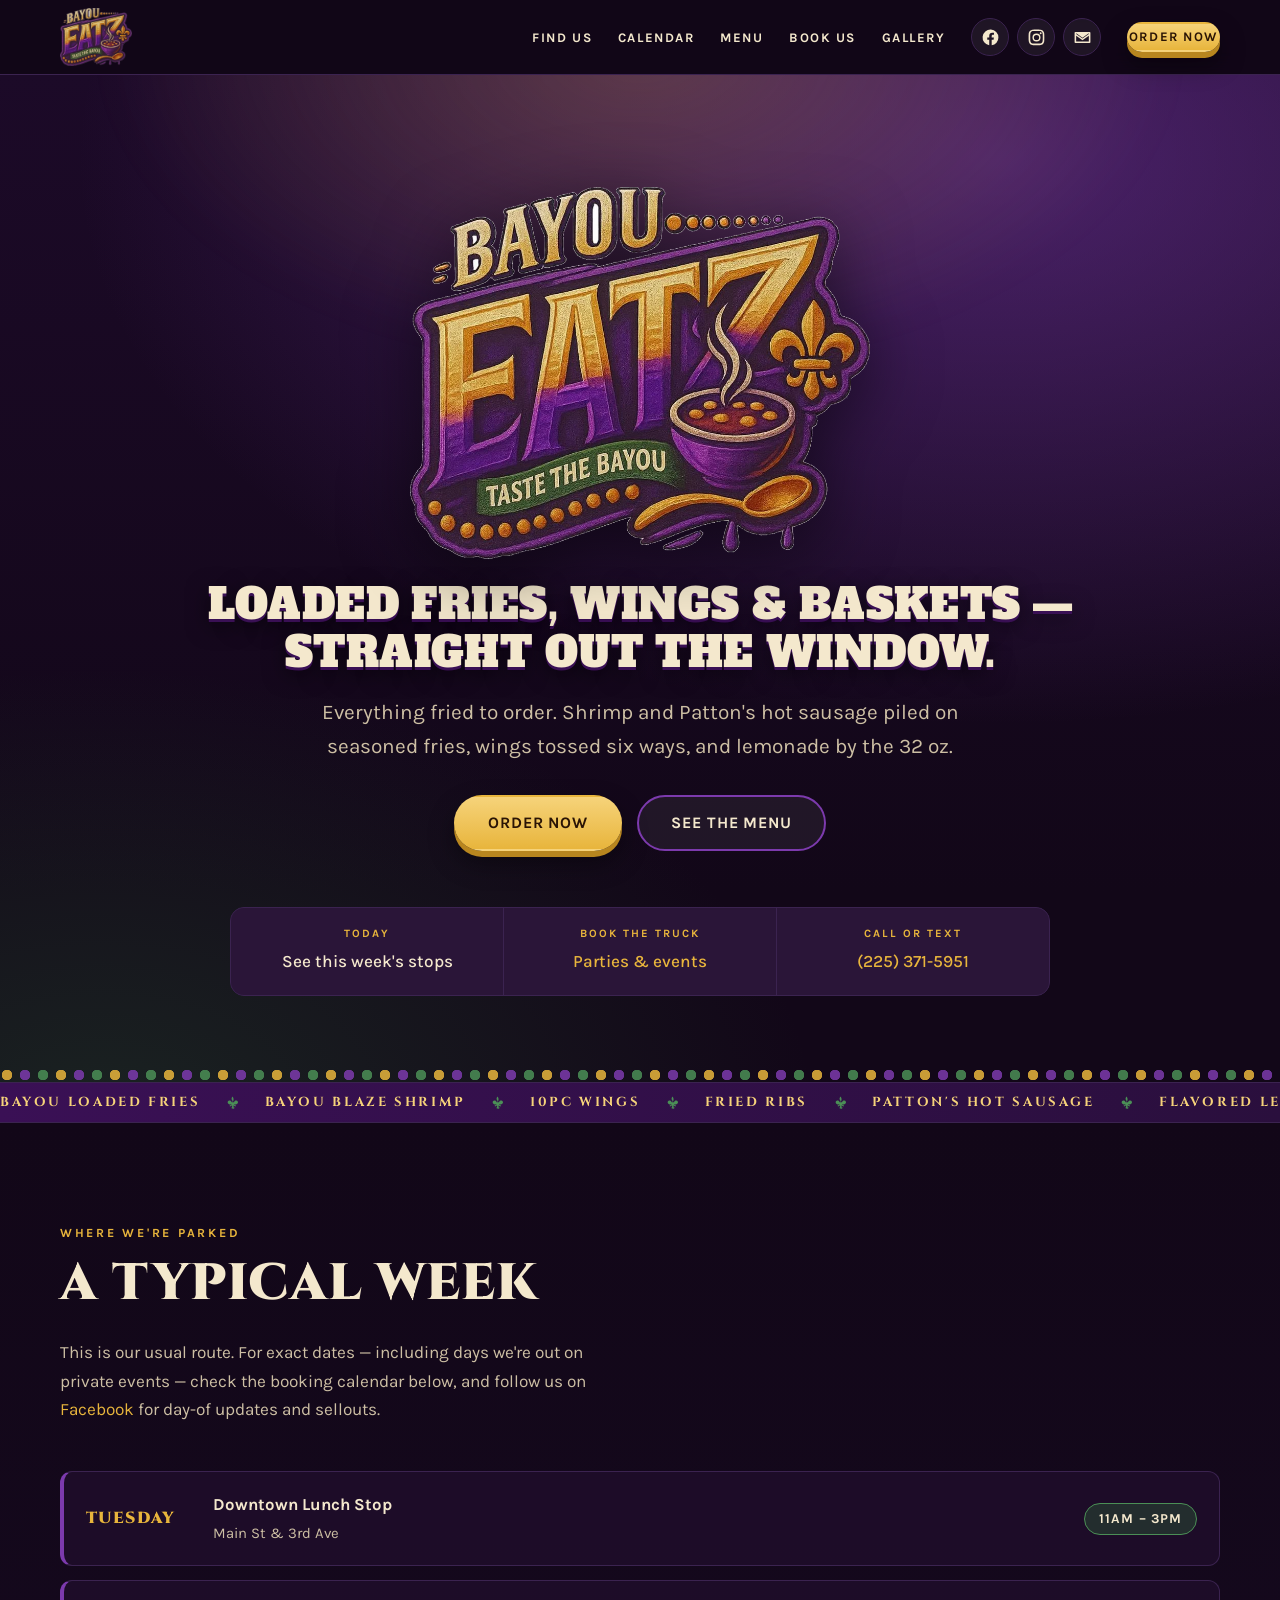
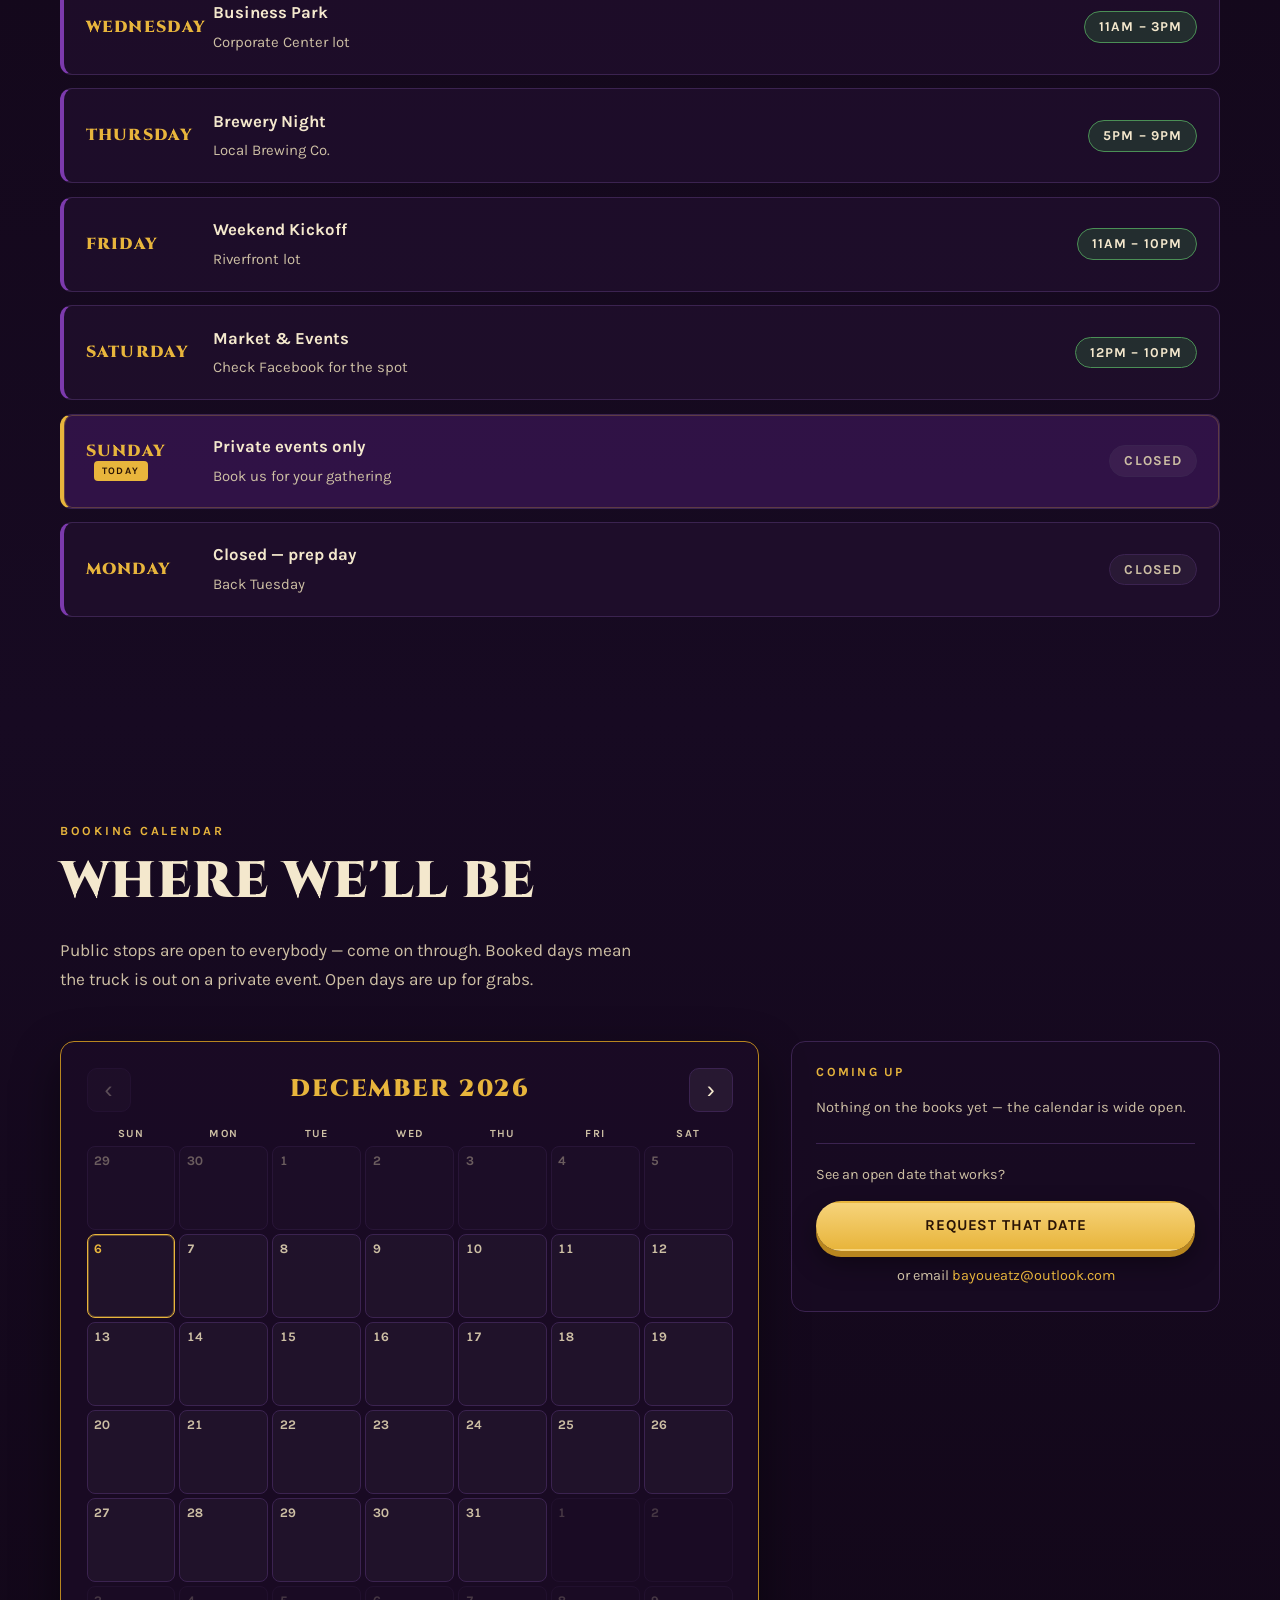
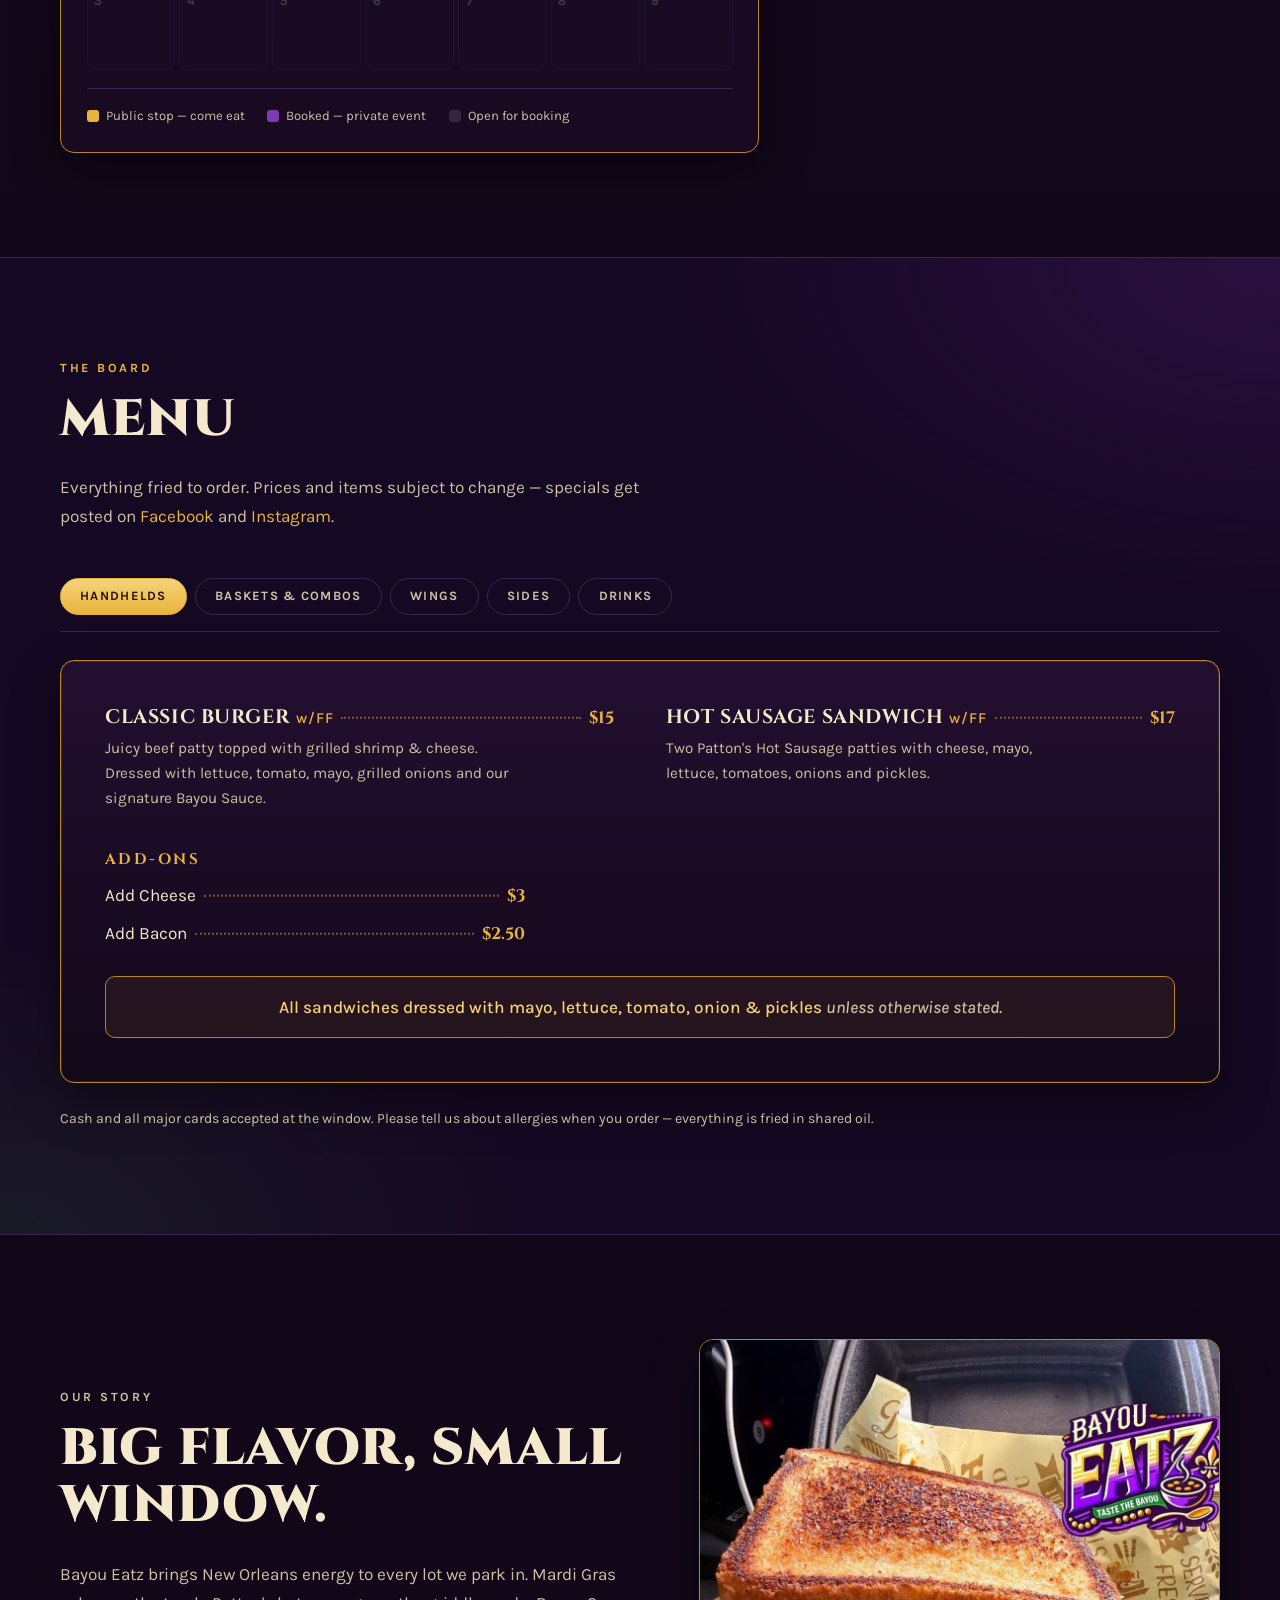
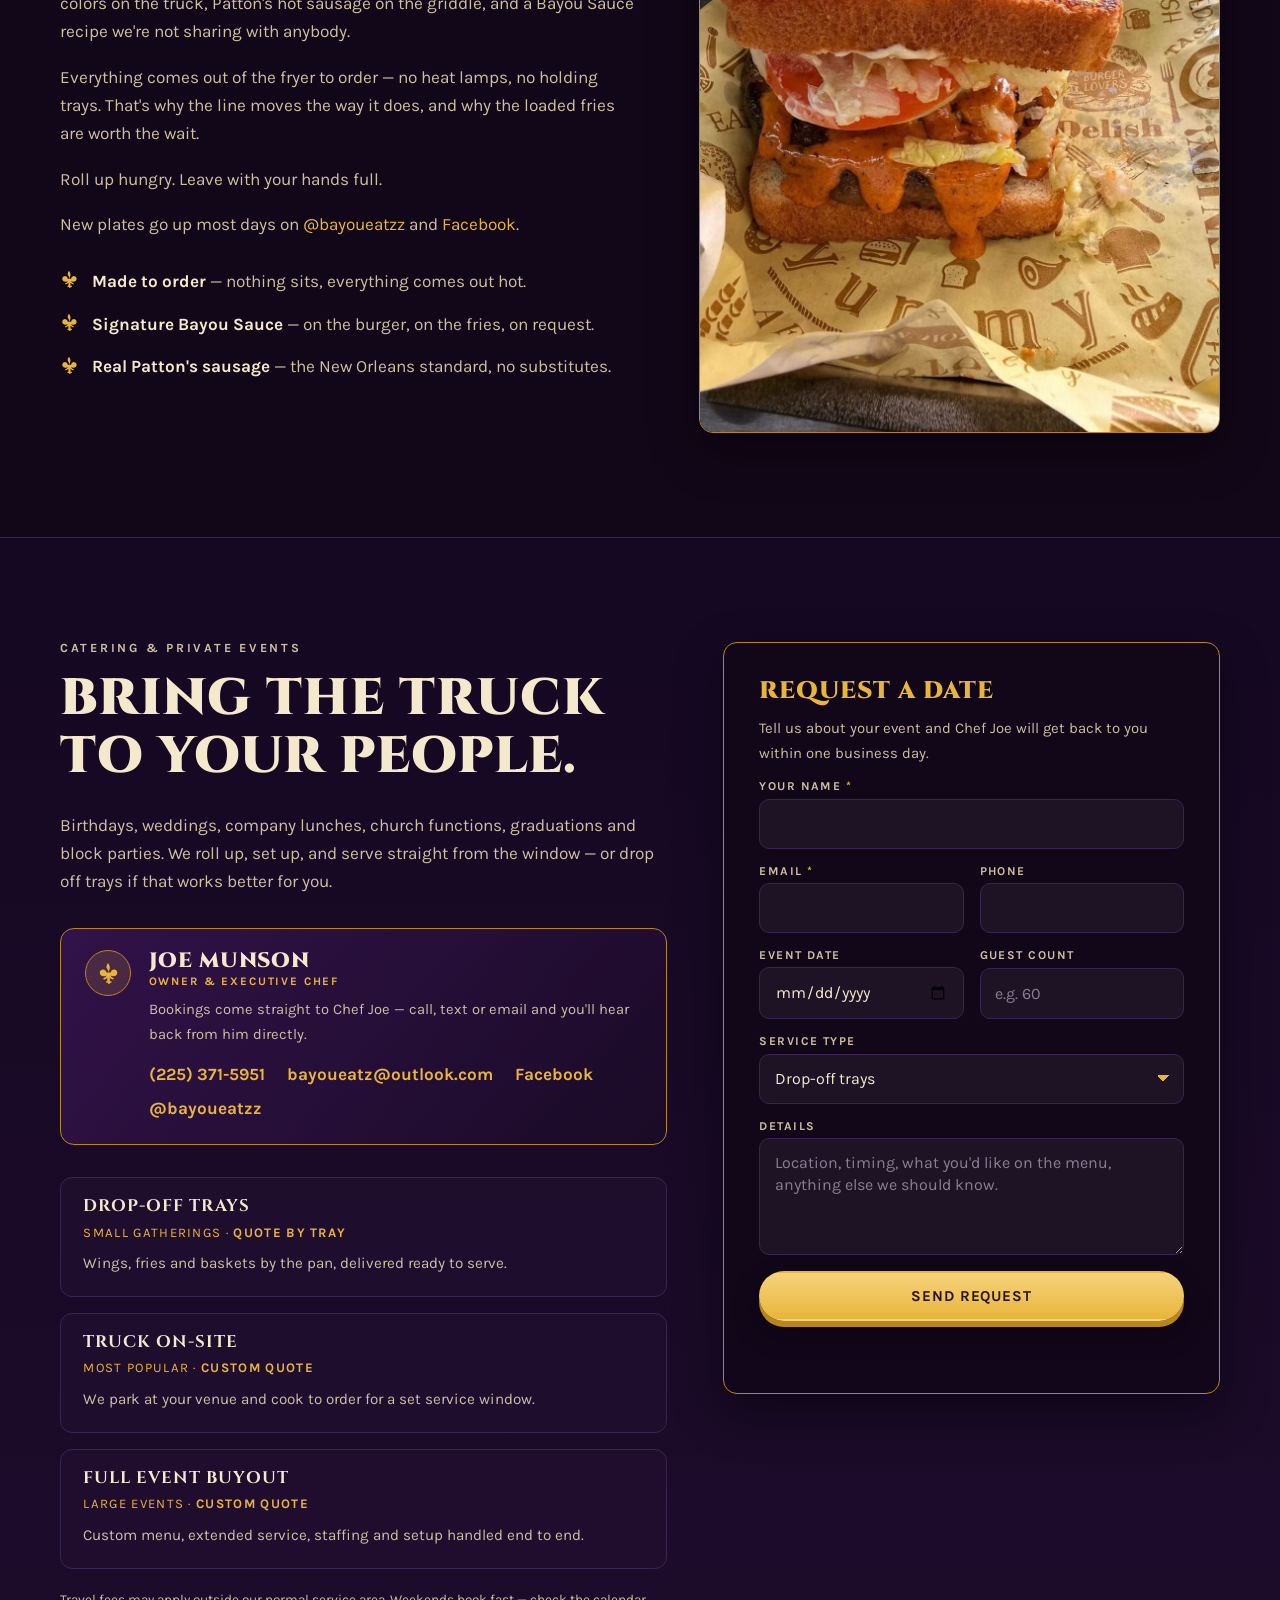
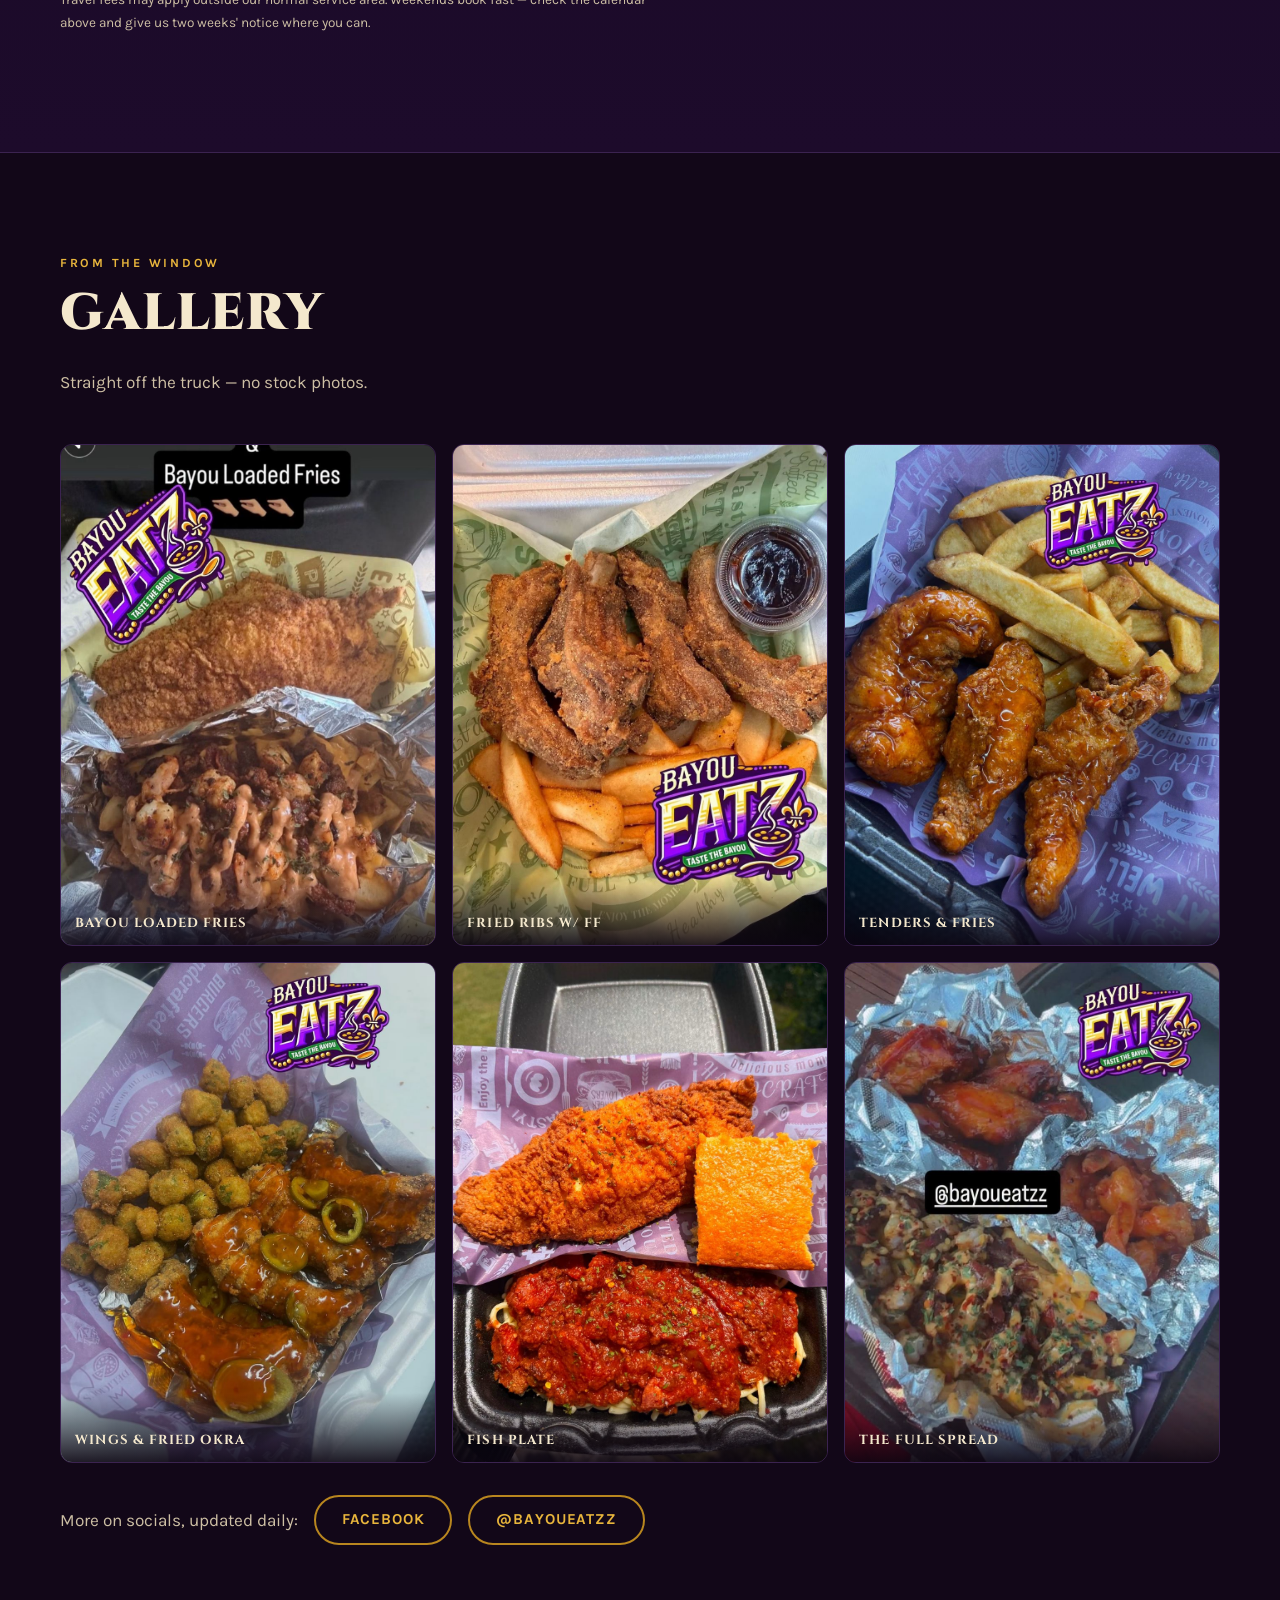
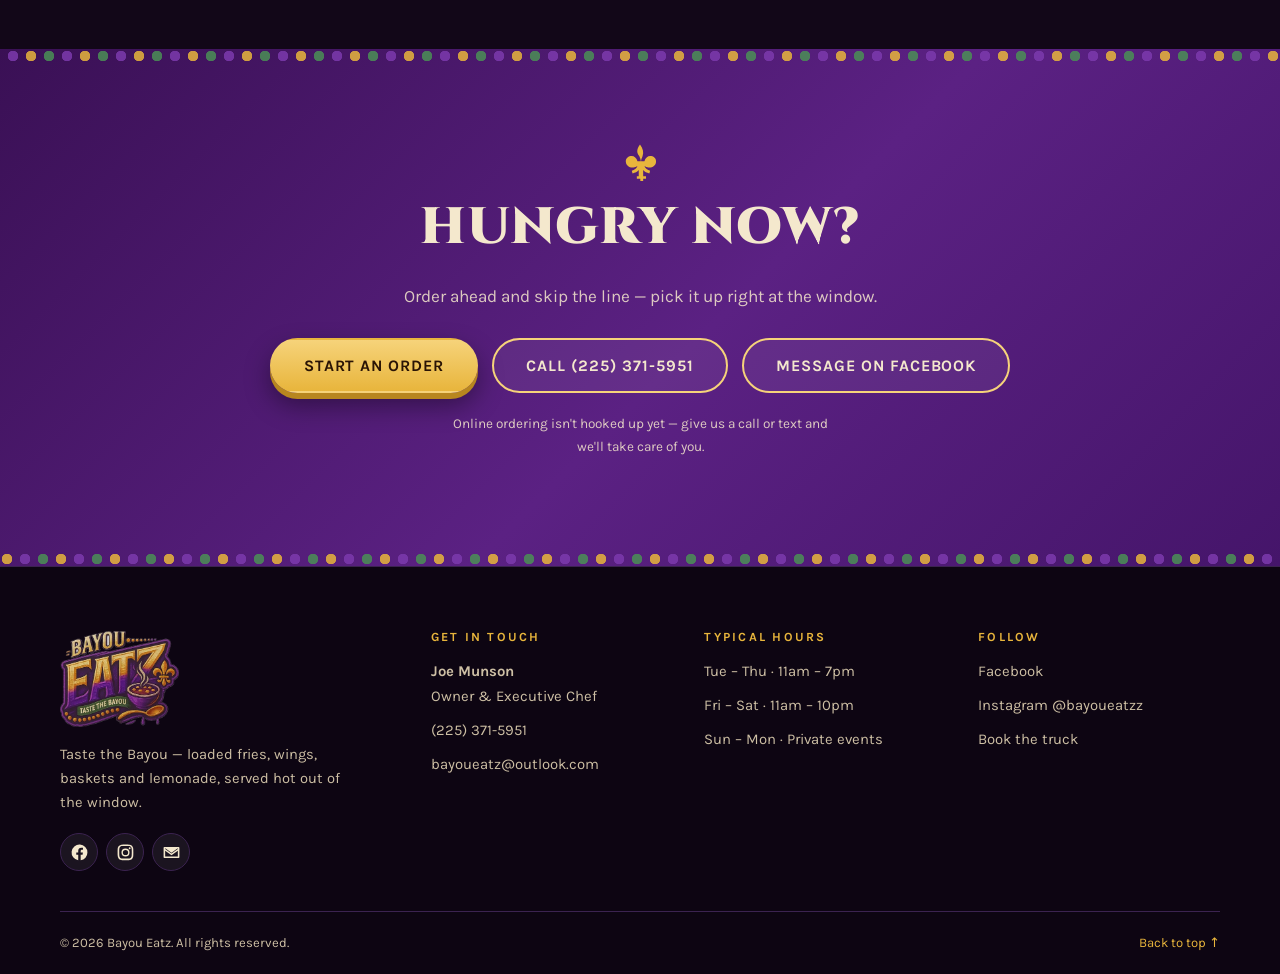
==== index.html @ e42139ba "Add real branding, photos, owner contact and a booking calendar Replaces every placeholder asset wit" ====
<!doctype html>
<html lang="en">
<head>
<meta charset="utf-8">
<meta name="viewport" content="width=device-width, initial-scale=1">

<!-- ══ EDIT: SEO ══════════════════════════════════════════════════════ -->
<title>Bayou Eatz — Taste the Bayou</title>
<meta name="description" content="Bayou Eatz food truck — Bayou Loaded Fries, wings, shrimp & fish baskets, fried ribs and flavored lemonades. See where the truck is parked, check the booking calendar, or book Chef Joe Munson for your event.">
<link rel="canonical" href="https://bayoueatz.com/">
<meta name="theme-color" content="#170a22">
<meta property="og:title" content="Bayou Eatz — Taste the Bayou">
<meta property="og:description" content="Loaded fries, wings, baskets and lemonades, served hot out of the window.">
<meta property="og:type" content="restaurant">
<meta property="og:image" content="assets/img/logo.webp">

<link rel="icon" href="assets/img/favicon.svg" type="image/svg+xml">
<link rel="preconnect" href="https://fonts.googleapis.com">
<link rel="preconnect" href="https://fonts.gstatic.com" crossorigin>
<link href="https://fonts.googleapis.com/css2?family=Alfa+Slab+One&family=Cinzel:wght@500;700;900&family=Karla:wght@400;500;700&display=swap" rel="stylesheet">
<link rel="stylesheet" href="assets/css/styles.css">
<script>document.documentElement.className += " js";</script>
</head>
<body>
<a class="skip-link" href="#main">Skip to content</a>

<header class="site-header" id="top">
  <div class="wrap header-inner">
    <a class="brand" href="#top" aria-label="Bayou Eatz — home">
      <img class="brand-logo" src="assets/img/logo-small.webp" alt="Bayou Eatz" width="360" height="291">
    </a>

    <button class="nav-toggle" aria-expanded="false" aria-controls="site-nav">
      <span class="nav-toggle-bars" aria-hidden="true"></span>
      <span class="sr-only">Menu</span>
    </button>

    <nav class="site-nav" id="site-nav" aria-label="Main">
      <ul>
        <li><a href="#find-us">Find Us</a></li>
        <li><a href="#calendar">Calendar</a></li>
        <li><a href="#menu">Menu</a></li>
        <li><a href="#catering">Book Us</a></li>
        <li><a href="#gallery">Gallery</a></li>
      </ul>
      <div class="social-icons">
        <a class="social-icon" href="https://www.facebook.com/Bayoueatz" data-facebook target="_blank" rel="noopener" aria-label="Bayou Eatz on Facebook"><svg viewBox="0 0 24 24" aria-hidden="true"><path d="M22 12a10 10 0 1 0-11.6 9.9v-7H7.9V12h2.5V9.8c0-2.5 1.5-3.9 3.8-3.9 1.1 0 2.2.2 2.2.2v2.5h-1.3c-1.2 0-1.6.8-1.6 1.6V12h2.8l-.4 2.9h-2.4v7A10 10 0 0 0 22 12z"/></svg></a>
        <a class="social-icon" href="https://www.instagram.com/bayoueatzz/" data-instagram target="_blank" rel="noopener" aria-label="Bayou Eatz on Instagram"><svg viewBox="0 0 24 24" aria-hidden="true"><path d="M12 2c2.7 0 3 0 4.1.1 1.1 0 1.8.2 2.4.5.7.2 1.2.6 1.7 1.1s.9 1 1.1 1.7c.3.6.5 1.3.5 2.4.1 1.1.1 1.4.1 4.1s0 3-.1 4.1c0 1.1-.2 1.8-.5 2.4a4.7 4.7 0 0 1-1.1 1.7c-.5.5-1 .9-1.7 1.1-.6.3-1.3.5-2.4.5-1.1.1-1.4.1-4.1.1s-3 0-4.1-.1c-1.1 0-1.8-.2-2.4-.5a4.7 4.7 0 0 1-1.7-1.1 4.7 4.7 0 0 1-1.1-1.7c-.3-.6-.5-1.3-.5-2.4C2 15 2 14.7 2 12s0-3 .1-4.1c0-1.1.2-1.8.5-2.4.2-.7.6-1.2 1.1-1.7S4.7 2.9 5.4 2.7c.6-.3 1.3-.5 2.4-.5C8.9 2 9.3 2 12 2zm0 1.8c-2.7 0-3 0-4 .1-.9 0-1.4.2-1.8.3-.4.2-.7.4-1 .7-.3.3-.5.6-.7 1-.1.4-.3.9-.3 1.8-.1 1-.1 1.3-.1 4s0 3 .1 4c0 .9.2 1.4.3 1.8.2.4.4.7.7 1 .3.3.6.5 1 .7.4.1.9.3 1.8.3 1 .1 1.3.1 4 .1s3 0 4-.1c.9 0 1.4-.2 1.8-.3.4-.2.7-.4 1-.7.3-.3.5-.6.7-1 .1-.4.3-.9.3-1.8.1-1 .1-1.3.1-4s0-3-.1-4c0-.9-.2-1.4-.3-1.8a2.7 2.7 0 0 0-.7-1 2.7 2.7 0 0 0-1-.7c-.4-.1-.9-.3-1.8-.3-1-.1-1.3-.1-4-.1zm0 3.1a5.1 5.1 0 1 1 0 10.2 5.1 5.1 0 0 1 0-10.2zm0 8.4a3.3 3.3 0 1 0 0-6.6 3.3 3.3 0 0 0 0 6.6zm6.5-8.6a1.2 1.2 0 1 1-2.4 0 1.2 1.2 0 0 1 2.4 0z"/></svg></a>
        <a class="social-icon" href="mailto:bayoueatz@outlook.com" data-email-href aria-label="Email Bayou Eatz"><svg viewBox="0 0 24 24" aria-hidden="true"><path d="M3 5h18a1 1 0 0 1 1 1v12a1 1 0 0 1-1 1H3a1 1 0 0 1-1-1V6a1 1 0 0 1 1-1zm9 7.2L4.6 7H4v.6l8 5.6 8-5.6V7h-.6L12 12.2zM4 17h16v-7.2l-8 5.6-8-5.6V17z"/></svg></a>
      </div>
      <a class="btn btn-primary btn-sm nav-cta" href="#order" data-order-link>Order Now</a>
    </nav>
  </div>
</header>

<main id="main">

  <!-- ════════════ HERO ════════════ -->
  <section class="hero">
    <div class="hero-glow" aria-hidden="true"></div>
    <div class="wrap hero-inner">
      <h1 class="hero-logo">
        <img src="assets/img/logo.webp" alt="Bayou Eatz — Taste the Bayou" width="900" height="728" fetchpriority="high">
      </h1>
      <p class="hero-tagline">Loaded fries, wings &amp; baskets —<br>straight out the window.</p>
      <p class="lede">Everything fried to order. Shrimp and Patton's hot sausage piled on seasoned fries, wings tossed six ways, and lemonade by the 32&nbsp;oz.</p>
      <div class="hero-actions">
        <a class="btn btn-primary btn-lg" href="#order" data-order-link>Order Now</a>
        <a class="btn btn-ghost btn-lg" href="#menu">See the Menu</a>
      </div>
      <dl class="hero-facts">
        <div><dt>Today</dt><dd data-hero-next>Check the calendar</dd></div>
        <div><dt>Book the truck</dt><dd><a href="#catering">Parties &amp; events</a></dd></div>
        <!-- ══ contact comes from assets/js/site-data.js ══ -->
        <div><dt>Call or text</dt><dd><a href="tel:+12253715951" data-phone>(225) 371-5951</a></dd></div>
      </dl>
    </div>
    <div class="beads" aria-hidden="true"></div>
    <div class="hero-strip" aria-hidden="true">
      <div class="hero-strip-track">
        <span>Bayou Loaded Fries</span><span class="fdl"></span><span>Bayou Blaze Shrimp</span><span class="fdl"></span><span>10pc Wings</span><span class="fdl"></span><span>Fried Ribs</span><span class="fdl"></span><span>Patton's Hot Sausage</span><span class="fdl"></span><span>Flavored Lemonade</span><span class="fdl"></span>
        <span>Bayou Loaded Fries</span><span class="fdl"></span><span>Bayou Blaze Shrimp</span><span class="fdl"></span><span>10pc Wings</span><span class="fdl"></span><span>Fried Ribs</span><span class="fdl"></span><span>Patton's Hot Sausage</span><span class="fdl"></span><span>Flavored Lemonade</span><span class="fdl"></span>
      </div>
    </div>
  </section>

  <!-- ════════════ FIND US ════════════ -->
  <section class="section section-find" id="find-us">
    <div class="wrap">
      <header class="section-head">
        <p class="eyebrow">Where we're parked</p>
        <h2>A typical week</h2>
        <p class="section-sub">This is our usual route. For exact dates — including days we're out on private events — check the booking calendar below, and follow us on <a href="https://www.facebook.com/Bayoueatz" data-facebook target="_blank" rel="noopener">Facebook</a> for day-of updates and sellouts.</p>
      </header>

      <ol class="schedule" data-schedule>
        <li class="schedule-empty">Check our <a href="https://www.facebook.com/Bayoueatz" target="_blank" rel="noopener">Facebook page</a> for this week's stops.</li>
      </ol>
    </div>
  </section>

  <!-- ════════════ CALENDAR ════════════ -->
  <section class="section section-calendar" id="calendar">
    <div class="wrap">
      <header class="section-head">
        <p class="eyebrow">Booking calendar</p>
        <h2>Where we'll be</h2>
        <p class="section-sub">Public stops are open to everybody — come on through. Booked days mean the truck is out on a private event. Open days are up for grabs.</p>
      </header>

      <div class="cal-layout">
        <div class="cal-card">
          <div class="cal-head">
            <button class="cal-nav" data-cal-prev type="button" aria-label="Previous month">&#8249;</button>
            <h3 data-cal-title>Calendar</h3>
            <button class="cal-nav" data-cal-next type="button" aria-label="Next month">&#8250;</button>
          </div>

          <div class="cal-weekdays" aria-hidden="true">
            <span>Sun</span><span>Mon</span><span>Tue</span><span>Wed</span><span>Thu</span><span>Fri</span><span>Sat</span>
          </div>

          <div class="cal-grid" data-cal-grid>
            <p class="cal-fallback">The calendar needs JavaScript. Call <a href="tel:+12253715951" data-phone>(225) 371-5951</a> and we'll tell you exactly where we'll be.</p>
          </div>

          <ul class="cal-legend">
            <li><span class="dot dot-public" aria-hidden="true"></span> Public stop — come eat</li>
            <li><span class="dot dot-private" aria-hidden="true"></span> Booked — private event</li>
            <li><span class="dot dot-open" aria-hidden="true"></span> Open for booking</li>
          </ul>
        </div>

        <aside class="cal-side">
          <h3>Coming up</h3>
          <ol class="cal-upcoming" data-cal-upcoming></ol>
          <div class="cal-cta">
            <p>See an open date that works?</p>
            <a class="btn btn-primary btn-block" href="#catering">Request that date</a>
            <p class="cal-cta-alt">or email <a href="mailto:bayoueatz@outlook.com" data-email-link>bayoueatz@outlook.com</a></p>
          </div>
        </aside>
      </div>
    </div>
  </section>

  <!-- ════════════ MENU ════════════ -->
  <section class="section section-menu" id="menu">
    <div class="wrap">
      <header class="section-head">
        <p class="eyebrow">The board</p>
        <h2>Menu</h2>
        <p class="section-sub">Everything fried to order. Prices and items subject to change — specials get posted on <a href="https://www.facebook.com/Bayoueatz" data-facebook target="_blank" rel="noopener">Facebook</a> and <a href="https://www.instagram.com/bayoueatzz/" data-instagram target="_blank" rel="noopener">Instagram</a>.</p>
      </header>

      <div class="menu-tabs" role="tablist" aria-label="Menu categories">
        <button role="tab" id="tab-handhelds" aria-controls="panel-handhelds" aria-selected="true">Handhelds</button>
        <button role="tab" id="tab-baskets" aria-controls="panel-baskets" aria-selected="false">Baskets &amp; Combos</button>
        <button role="tab" id="tab-wings" aria-controls="panel-wings" aria-selected="false">Wings</button>
        <button role="tab" id="tab-sides" aria-controls="panel-sides" aria-selected="false">Sides</button>
        <button role="tab" id="tab-drinks" aria-controls="panel-drinks" aria-selected="false">Drinks</button>
      </div>

      <div class="menu-board">

        <!-- ── HANDHELDS ── -->
        <div class="menu-panel" role="tabpanel" id="panel-handhelds" aria-labelledby="tab-handhelds">
          <h3 class="panel-title">Handhelds</h3>
          <ul class="menu-list">
            <li class="menu-item">
              <p class="menu-item-head"><span class="dish">Classic Burger <span class="qual">w/FF</span></span><span class="dots" aria-hidden="true"></span><span class="price">$15</span></p>
              <p class="desc">Juicy beef patty topped with grilled shrimp &amp; cheese. Dressed with lettuce, tomato, mayo, grilled onions and our signature Bayou Sauce.</p>
            </li>
            <li class="menu-item">
              <p class="menu-item-head"><span class="dish">Hot Sausage Sandwich <span class="qual">w/FF</span></span><span class="dots" aria-hidden="true"></span><span class="price">$17</span></p>
              <p class="desc">Two Patton's Hot Sausage patties with cheese, mayo, lettuce, tomatoes, onions and pickles.</p>
            </li>
          </ul>

          <div class="addons">
            <h3>Add-ons</h3>
            <ul class="addon-list">
              <li><span>Add Cheese</span><span class="dots" aria-hidden="true"></span><span class="price">$3</span></li>
              <li><span>Add Bacon</span><span class="dots" aria-hidden="true"></span><span class="price">$2.50</span></li>
            </ul>
          </div>

          <p class="menu-callout">All sandwiches dressed with mayo, lettuce, tomato, onion &amp; pickles <em>unless otherwise stated.</em></p>
        </div>

        <!-- ── BASKETS & COMBOS ── -->
        <div class="menu-panel" role="tabpanel" id="panel-baskets" aria-labelledby="tab-baskets" hidden>
          <h3 class="panel-title">Baskets &amp; Combos</h3>
          <ul class="menu-list">
            <li class="menu-item">
              <p class="menu-item-head"><span class="dish">Fried Ribs <span class="qual">w/FF</span></span><span class="dots" aria-hidden="true"></span><span class="price">$18</span></p>
            </li>
            <li class="menu-item">
              <p class="menu-item-head"><span class="dish">Bayou Blaze Shrimp <span class="qual">w/FF</span></span><span class="dots" aria-hidden="true"></span><span class="price">$18</span></p>
              <p class="desc">Golden fried shrimp tossed in our house sweet &amp; spicy sauce.</p>
            </li>
            <li class="menu-item">
              <p class="menu-item-head"><span class="dish">Shrimp Basket <span class="qual">w/FF</span></span><span class="dots" aria-hidden="true"></span><span class="price">$16</span></p>
            </li>
            <li class="menu-item">
              <p class="menu-item-head"><span class="dish">Fish Basket <span class="qual">w/FF</span></span><span class="dots" aria-hidden="true"></span><span class="price">$16</span></p>
            </li>
            <li class="menu-item">
              <p class="menu-item-head"><span class="dish">Shrimp &amp; Fish Combo <span class="qual">w/FF</span></span><span class="dots" aria-hidden="true"></span><span class="price">$20</span></p>
            </li>
          </ul>
        </div>

        <!-- ── WINGS ── -->
        <div class="menu-panel" role="tabpanel" id="panel-wings" aria-labelledby="tab-wings" hidden>
          <h3 class="panel-title">Wings</h3>
          <ul class="menu-list">
            <li class="menu-item">
              <p class="menu-item-head"><span class="dish">5pc Wings <span class="qual">w/FF</span></span><span class="dots" aria-hidden="true"></span><span class="price">$14</span></p>
            </li>
            <li class="menu-item">
              <p class="menu-item-head"><span class="dish">10pc Wings <span class="qual">w/FF</span></span><span class="dots" aria-hidden="true"></span><span class="price">$20</span></p>
            </li>
          </ul>

          <div class="flavors">
            <h3>Flavors</h3>
            <ul class="flavor-list">
              <li>Lemon Pepper</li>
              <li>BBQ</li>
              <li>Mango Habanero</li>
              <li>Buffalo</li>
              <li>Garlic Parmesan</li>
              <li>Hot Honey</li>
            </ul>
          </div>
        </div>

        <!-- ── SIDES ── -->
        <div class="menu-panel" role="tabpanel" id="panel-sides" aria-labelledby="tab-sides" hidden>
          <h3 class="panel-title">Sides</h3>
          <ul class="menu-list">
            <li class="menu-item">
              <p class="menu-item-head"><span class="dish">Small Fries</span><span class="dots" aria-hidden="true"></span><span class="price">$4</span></p>
              <p class="desc">Add Loaded +$3 — bacon, cheese &amp; jalapeños.</p>
            </li>
            <li class="menu-item">
              <p class="menu-item-head"><span class="dish">Large Fries</span><span class="dots" aria-hidden="true"></span><span class="price">$6</span></p>
              <p class="desc">Add Loaded +$4 — bacon, cheese &amp; jalapeños.</p>
            </li>
            <li class="menu-item menu-item-feature">
              <p class="menu-item-head"><span class="dish">Bayou Loaded Fries</span><span class="dots" aria-hidden="true"></span><span class="price">$15</span></p>
              <p class="desc">Crispy seasoned fries piled high with chopped shrimp, diced Patton's hot sausage, bacon, melted cheese, and drizzled with our signature Bayou Sauce.</p>
              <p class="tags"><span class="tag tag-hot">Fan favorite</span></p>
            </li>
          </ul>
        </div>

        <!-- ── DRINKS ── -->
        <div class="menu-panel" role="tabpanel" id="panel-drinks" aria-labelledby="tab-drinks" hidden>
          <h3 class="panel-title">Drinks</h3>
          <div class="drink-block">
            <h3>Regular Lemonade</h3>
            <ul class="addon-list">
              <li><span>24 oz</span><span class="dots" aria-hidden="true"></span><span class="price">$5</span></li>
              <li><span>32 oz</span><span class="dots" aria-hidden="true"></span><span class="price">$7</span></li>
            </ul>
          </div>

          <div class="drink-block">
            <h3>Flavored Lemonade</h3>
            <ul class="addon-list">
              <li><span>24 oz</span><span class="dots" aria-hidden="true"></span><span class="price">$6</span></li>
              <li><span>32 oz</span><span class="dots" aria-hidden="true"></span><span class="price">$8</span></li>
            </ul>
            <ul class="flavor-list flavor-list-sm">
              <li>Mardi Gras Mango</li>
              <li>Strawberry Bayou Breeze</li>
              <li>Bayou Peach</li>
              <li>Blanche's Blueberry Lemonade (BBL)</li>
            </ul>
          </div>

          <div class="drink-block">
            <h3>Can Soda <span class="price price-inline">$1</span></h3>
            <p class="desc">Coke, Sprite, Dr Pepper, Root Beer, Diet Coke.</p>
          </div>
        </div>

      </div>

      <p class="menu-foot">Cash and all major cards accepted at the window. Please tell us about allergies when you order — everything is fried in shared oil.</p>
    </div>
  </section>

  <!-- ════════════ STORY ════════════ -->
  <section class="section section-story" id="story">
    <div class="wrap story-grid">
      <div class="story-copy">
        <p class="eyebrow">Our story</p>
        <h2>Big flavor, small window.</h2>
        <!-- ══ EDIT: replace with Chef Joe's own words — this is placeholder copy ══ -->
        <p>Bayou Eatz brings New Orleans energy to every lot we park in. Mardi Gras colors on the truck, Patton's hot sausage on the griddle, and a Bayou Sauce recipe we're not sharing with anybody.</p>
        <p>Everything comes out of the fryer to order — no heat lamps, no holding trays. That's why the line moves the way it does, and why the loaded fries are worth the wait.</p>
        <p>Roll up hungry. Leave with your hands full.</p>
        <p class="story-follow">New plates go up most days on <a href="https://www.instagram.com/bayoueatzz/" data-instagram target="_blank" rel="noopener"><span data-instagram-name>@bayoueatzz</span></a> and <a href="https://www.facebook.com/Bayoueatz" data-facebook target="_blank" rel="noopener">Facebook</a>.</p>
        <ul class="story-points">
          <li><strong>Made to order</strong> — nothing sits, everything comes out hot.</li>
          <li><strong>Signature Bayou Sauce</strong> — on the burger, on the fries, on request.</li>
          <li><strong>Real Patton's sausage</strong> — the New Orleans standard, no substitutes.</li>
        </ul>
      </div>
      <figure class="story-figure">
        <img src="assets/img/bayou-burger.jpg" alt="The Classic Burger on toasted Texas toast, dressed with lettuce, tomato and Bayou Sauce" loading="lazy" width="1050" height="1400">
      </figure>
    </div>
  </section>

  <!-- ════════════ CATERING ════════════ -->
  <section class="section section-catering" id="catering">
    <div class="wrap catering-grid">
      <div class="catering-copy">
        <p class="eyebrow">Catering &amp; private events</p>
        <h2>Bring the truck to your people.</h2>
        <p>Birthdays, weddings, company lunches, church functions, graduations and block parties. We roll up, set up, and serve straight from the window — or drop off trays if that works better for you.</p>

        <!-- ══ owner card — details from Chef Joe's business card ══ -->
        <div class="owner-card">
          <div class="owner-mark" aria-hidden="true"><span class="fdl"></span></div>
          <div class="owner-body">
            <p class="owner-name" data-owner-name>Joe Munson</p>
            <p class="owner-role" data-owner-title>Owner &amp; Executive Chef</p>
            <p class="owner-note">Bookings come straight to Chef Joe — call, text or email and you'll hear back from him directly.</p>
            <ul class="owner-contact">
              <li><a href="tel:+12253715951" data-phone>(225) 371-5951</a></li>
              <li><a href="mailto:bayoueatz@outlook.com" data-email-link>bayoueatz@outlook.com</a></li>
              <li><a href="https://www.facebook.com/Bayoueatz" data-facebook target="_blank" rel="noopener">Facebook</a></li>
              <li><a href="https://www.instagram.com/bayoueatzz/" data-instagram target="_blank" rel="noopener"><span data-instagram-name>@bayoueatzz</span></a></li>
            </ul>
          </div>
        </div>

        <!-- ══ EDIT: confirm package names, minimums and pricing ══ -->
        <ul class="catering-packages">
          <li>
            <h3>Drop-Off Trays</h3>
            <p class="pkg-meta">Small gatherings · <strong>quote by tray</strong></p>
            <p>Wings, fries and baskets by the pan, delivered ready to serve.</p>
          </li>
          <li>
            <h3>Truck On-Site</h3>
            <p class="pkg-meta">Most popular · <strong>custom quote</strong></p>
            <p>We park at your venue and cook to order for a set service window.</p>
          </li>
          <li>
            <h3>Full Event Buyout</h3>
            <p class="pkg-meta">Large events · <strong>custom quote</strong></p>
            <p>Custom menu, extended service, staffing and setup handled end to end.</p>
          </li>
        </ul>
        <p class="catering-fine">Travel fees may apply outside our normal service area. Weekends book fast — check the calendar above and give us two weeks' notice where you can.</p>
      </div>

      <div class="catering-form-card">
        <h3>Request a date</h3>
        <p class="form-intro">Tell us about your event and Chef Joe will get back to you within one business day.</p>

        <form class="quote-form" data-quote-form novalidate>
          <div class="field">
            <label for="q-name">Your name <span class="req" aria-hidden="true">*</span></label>
            <input id="q-name" name="name" type="text" autocomplete="name" required>
          </div>
          <div class="field-row">
            <div class="field">
              <label for="q-email">Email <span class="req" aria-hidden="true">*</span></label>
              <input id="q-email" name="email" type="email" autocomplete="email" required>
            </div>
            <div class="field">
              <label for="q-phone">Phone</label>
              <input id="q-phone" name="phone" type="tel" autocomplete="tel">
            </div>
          </div>
          <div class="field-row">
            <div class="field">
              <label for="q-date">Event date</label>
              <input id="q-date" name="date" type="date">
            </div>
            <div class="field">
              <label for="q-guests">Guest count</label>
              <input id="q-guests" name="guests" type="number" min="1" step="1" inputmode="numeric" placeholder="e.g. 60">
            </div>
          </div>
          <div class="field">
            <label for="q-type">Service type</label>
            <select id="q-type" name="service">
              <option>Drop-off trays</option>
              <option>Truck on-site</option>
              <option>Full event buyout</option>
              <option>Not sure yet</option>
            </select>
          </div>
          <div class="field">
            <label for="q-details">Details</label>
            <textarea id="q-details" name="details" rows="4" placeholder="Location, timing, what you'd like on the menu, anything else we should know."></textarea>
          </div>

          <!-- honeypot: hidden from people, catches bots -->
          <div class="hp" aria-hidden="true"><label for="q-company">Company</label><input id="q-company" name="company" type="text" tabindex="-1" autocomplete="off"></div>

          <button class="btn btn-primary btn-block" type="submit">Send request</button>
          <p class="form-status" data-form-status role="status" aria-live="polite"></p>
        </form>
      </div>
    </div>
  </section>

  <!-- ════════════ GALLERY ════════════ -->
  <section class="section section-gallery" id="gallery">
    <div class="wrap">
      <header class="section-head">
        <p class="eyebrow">From the window</p>
        <h2>Gallery</h2>
        <p class="section-sub">Straight off the truck — no stock photos.</p>
      </header>

      <div class="gallery-grid">
        <figure class="gallery-item">
          <img src="assets/img/bayou-loaded-fries.jpg" alt="Bayou Loaded Fries topped with shrimp, hot sausage, bacon and Bayou Sauce, served with fried fish" loading="lazy" width="1050" height="1400">
          <figcaption>Bayou Loaded Fries</figcaption>
        </figure>
        <figure class="gallery-item">
          <img src="assets/img/fried-ribs.jpg" alt="Fried ribs over seasoned fries with a side of dipping sauce" loading="lazy" width="900" height="1200">
          <figcaption>Fried Ribs w/ FF</figcaption>
        </figure>
        <figure class="gallery-item">
          <img src="assets/img/chicken-tenders.jpg" alt="Sauced chicken tenders with a basket of steak fries" loading="lazy" width="900" height="1200">
          <figcaption>Tenders &amp; Fries</figcaption>
        </figure>
        <figure class="gallery-item">
          <img src="assets/img/wings-fried-okra.jpg" alt="Wings tossed in sauce with sliced jalapeños alongside fried okra" loading="lazy" width="900" height="1200">
          <figcaption>Wings &amp; Fried Okra</figcaption>
        </figure>
        <figure class="gallery-item">
          <img src="assets/img/fish-plate.jpg" alt="Fried fish with garlic bread and spaghetti in meat sauce" loading="lazy" width="1050" height="1400">
          <figcaption>Fish Plate</figcaption>
        </figure>
        <figure class="gallery-item">
          <img src="assets/img/wings-shrimp-fries.jpg" alt="BBQ wings, sauced shrimp and loaded fries laid out in foil" loading="lazy" width="900" height="1200">
          <figcaption>The Full Spread</figcaption>
        </figure>
      </div>

      <div class="social-row">
        <p>More on socials, updated daily:</p>
        <a class="btn btn-outline" href="https://www.facebook.com/Bayoueatz" data-facebook target="_blank" rel="noopener">Facebook</a>
        <a class="btn btn-outline" href="https://www.instagram.com/bayoueatzz/" data-instagram target="_blank" rel="noopener"><span data-instagram-name>@bayoueatzz</span></a>
      </div>
    </div>
  </section>

  <!-- ════════════ ORDER CTA ════════════ -->
  <section class="section section-order" id="order">
    <div class="beads beads-top" aria-hidden="true"></div>
    <div class="wrap order-inner">
      <span class="fdl fdl-lg" aria-hidden="true"></span>
      <h2>Hungry now?</h2>
      <p>Order ahead and skip the line — pick it up right at the window.</p>
      <div class="order-actions">
        <a class="btn btn-primary btn-lg" href="#order" data-order-link>Start an order</a>
        <a class="btn btn-ghost btn-lg" href="tel:+12253715951" data-phone-link>Call (225) 371-5951</a>
        <a class="btn btn-ghost btn-lg" href="https://www.facebook.com/Bayoueatz" data-facebook target="_blank" rel="noopener">Message on Facebook</a>
      </div>
      <p class="order-note" data-order-note>Online ordering isn't hooked up yet — give us a call or text and we'll take care of you.</p>
    </div>
    <div class="beads" aria-hidden="true"></div>
  </section>

</main>

<footer class="site-footer">
  <div class="wrap footer-grid">
    <div class="footer-brand">
      <a href="#top" aria-label="Back to top"><img class="footer-logo" src="assets/img/logo-small.webp" alt="Bayou Eatz" width="360" height="291" loading="lazy"></a>
      <p>Taste the Bayou — loaded fries, wings, baskets and lemonade, served hot out of the window.</p>
      <div class="social-icons">
        <a class="social-icon" href="https://www.facebook.com/Bayoueatz" data-facebook target="_blank" rel="noopener" aria-label="Bayou Eatz on Facebook"><svg viewBox="0 0 24 24" aria-hidden="true"><path d="M22 12a10 10 0 1 0-11.6 9.9v-7H7.9V12h2.5V9.8c0-2.5 1.5-3.9 3.8-3.9 1.1 0 2.2.2 2.2.2v2.5h-1.3c-1.2 0-1.6.8-1.6 1.6V12h2.8l-.4 2.9h-2.4v7A10 10 0 0 0 22 12z"/></svg></a>
        <a class="social-icon" href="https://www.instagram.com/bayoueatzz/" data-instagram target="_blank" rel="noopener" aria-label="Bayou Eatz on Instagram"><svg viewBox="0 0 24 24" aria-hidden="true"><path d="M12 2c2.7 0 3 0 4.1.1 1.1 0 1.8.2 2.4.5.7.2 1.2.6 1.7 1.1s.9 1 1.1 1.7c.3.6.5 1.3.5 2.4.1 1.1.1 1.4.1 4.1s0 3-.1 4.1c0 1.1-.2 1.8-.5 2.4a4.7 4.7 0 0 1-1.1 1.7c-.5.5-1 .9-1.7 1.1-.6.3-1.3.5-2.4.5-1.1.1-1.4.1-4.1.1s-3 0-4.1-.1c-1.1 0-1.8-.2-2.4-.5a4.7 4.7 0 0 1-1.7-1.1 4.7 4.7 0 0 1-1.1-1.7c-.3-.6-.5-1.3-.5-2.4C2 15 2 14.7 2 12s0-3 .1-4.1c0-1.1.2-1.8.5-2.4.2-.7.6-1.2 1.1-1.7S4.7 2.9 5.4 2.7c.6-.3 1.3-.5 2.4-.5C8.9 2 9.3 2 12 2zm0 1.8c-2.7 0-3 0-4 .1-.9 0-1.4.2-1.8.3-.4.2-.7.4-1 .7-.3.3-.5.6-.7 1-.1.4-.3.9-.3 1.8-.1 1-.1 1.3-.1 4s0 3 .1 4c0 .9.2 1.4.3 1.8.2.4.4.7.7 1 .3.3.6.5 1 .7.4.1.9.3 1.8.3 1 .1 1.3.1 4 .1s3 0 4-.1c.9 0 1.4-.2 1.8-.3.4-.2.7-.4 1-.7.3-.3.5-.6.7-1 .1-.4.3-.9.3-1.8.1-1 .1-1.3.1-4s0-3-.1-4c0-.9-.2-1.4-.3-1.8a2.7 2.7 0 0 0-.7-1 2.7 2.7 0 0 0-1-.7c-.4-.1-.9-.3-1.8-.3-1-.1-1.3-.1-4-.1zm0 3.1a5.1 5.1 0 1 1 0 10.2 5.1 5.1 0 0 1 0-10.2zm0 8.4a3.3 3.3 0 1 0 0-6.6 3.3 3.3 0 0 0 0 6.6zm6.5-8.6a1.2 1.2 0 1 1-2.4 0 1.2 1.2 0 0 1 2.4 0z"/></svg></a>
        <a class="social-icon" href="mailto:bayoueatz@outlook.com" data-email-href aria-label="Email Bayou Eatz"><svg viewBox="0 0 24 24" aria-hidden="true"><path d="M3 5h18a1 1 0 0 1 1 1v12a1 1 0 0 1-1 1H3a1 1 0 0 1-1-1V6a1 1 0 0 1 1-1zm9 7.2L4.6 7H4v.6l8 5.6 8-5.6V7h-.6L12 12.2zM4 17h16v-7.2l-8 5.6-8-5.6V17z"/></svg></a>
      </div>
    </div>
    <div>
      <h3>Get in touch</h3>
      <ul class="footer-list">
        <li><strong data-owner-name>Joe Munson</strong><br><span data-owner-title>Owner &amp; Executive Chef</span></li>
        <li><a href="tel:+12253715951" data-phone-link>(225) 371-5951</a></li>
        <li><a href="mailto:bayoueatz@outlook.com" data-email-link>bayoueatz@outlook.com</a></li>
      </ul>
    </div>
    <div>
      <h3>Typical hours</h3>
      <!-- ══ EDIT: real service hours ══ -->
      <ul class="footer-list">
        <li>Tue – Thu · 11am – 7pm</li>
        <li>Fri – Sat · 11am – 10pm</li>
        <li>Sun – Mon · Private events</li>
      </ul>
    </div>
    <div>
      <h3>Follow</h3>
      <ul class="footer-list">
        <li><a href="https://www.facebook.com/Bayoueatz" data-facebook target="_blank" rel="noopener">Facebook</a></li>
        <li><a href="https://www.instagram.com/bayoueatzz/" data-instagram target="_blank" rel="noopener">Instagram <span data-instagram-name>@bayoueatzz</span></a></li>
        <li><a href="#catering">Book the truck</a></li>
      </ul>
    </div>
  </div>
  <div class="wrap footer-bottom">
    <p>&copy; <span data-year>2026</span> Bayou Eatz. All rights reserved.</p>
    <p><a href="#top">Back to top ↑</a></p>
  </div>
</footer>

<script src="assets/js/site-data.js"></script>
<script src="assets/js/main.js"></script>
</body>
</html>
---- assets/css/styles.css ----
/* ═══════════════════════════════════════════════════════════════════
   Bayou Eatz — Taste the Bayou
   Palette pulled from the logo: Mardi Gras purple, gold, green,
   cream lettering on a near-black board.
   ═══════════════════════════════════════════════════════════════════ */

:root {
  /* Brand */
  --ink:          #120718;   /* deepest background */
  --ink-2:        #1b0b26;   /* raised panels */
  --ink-3:        #24103180; /* translucent panel */
  --purple:       #5b2183;
  --purple-lt:    #7c3aad;
  --purple-dk:    #3a1055;
  --gold:         #e8b53c;
  --gold-lt:      #f6d37a;
  --gold-dk:      #b8861f;
  --green:        #2f6b3a;
  --green-lt:     #4b8f56;
  --cream:        #f4e8cd;
  --cream-dim:    #cdbfa4;

  /* Roles */
  --bg:           var(--ink);
  --surface:      var(--ink-2);
  --text:         var(--cream);
  --text-dim:     var(--cream-dim);
  --rule:         #3b2350;

  /* Type */
  --display: "Alfa Slab One", Georgia, serif;
  --heading: "Cinzel", Georgia, serif;
  --body:    "Karla", system-ui, -apple-system, "Segoe UI", sans-serif;

  /* Layout */
  --wrap: 1160px;
  --pad: clamp(1.1rem, 4vw, 2rem);
  --radius: 14px;
  --shadow: 0 18px 48px rgb(0 0 0 / .45);

  /* Fleur-de-lis mask, reused as a bullet and divider glyph */
  --fdl-src: url("data:image/svg+xml,%3Csvg xmlns='http://www.w3.org/2000/svg' viewBox='0 0 24 24'%3E%3Cpath d='M12 1c1.9 2.6 2.5 5 1.6 7.3-.5 1.3-.9 2-.9 3.2h2.1c.6-2.3 2.3-3.6 4.3-3.3 2.1.3 3.3 2 3 4-.3 2.2-2.3 3.6-4.8 3.3-.9-.1-1.7-.4-2.5-.9.6 1.6 1.9 2.6 3.6 3l-.5 1.6c-1.7-.3-3-1-3.9-2.1V21h1.8v1.6h-1.8V24h-1.8v-1.4H10V21h1.2v-3.9c-.9 1.1-2.2 1.8-3.9 2.1l-.5-1.6c1.7-.4 3-1.4 3.6-3-.8.5-1.6.8-2.5.9-2.5.3-4.5-1.1-4.8-3.3-.3-2 .9-3.7 3-4 2-.3 3.7 1 4.3 3.3h2.1c0-1.2-.4-1.9-.9-3.2C9.5 6 10.1 3.6 12 1z'/%3E%3C/svg%3E");
}

/* ── Reset ───────────────────────────────────────────────────────── */
*, *::before, *::after { box-sizing: border-box; }
html { scroll-behavior: smooth; -webkit-text-size-adjust: 100%; }
body {
  margin: 0;
  background: var(--bg);
  color: var(--text);
  font: 400 clamp(1rem, .96rem + .2vw, 1.075rem)/1.65 var(--body);
  overflow-x: hidden;
}
img { max-width: 100%; height: auto; display: block; }
a { color: var(--gold); text-decoration: none; }
a:hover { color: var(--gold-lt); }
h1, h2, h3 { line-height: 1.12; margin: 0 0 .5em; }
p { margin: 0 0 1em; }
ul, ol { margin: 0; padding: 0; list-style: none; }
code { font-family: ui-monospace, Menlo, Consolas, monospace; font-size: .9em; color: var(--gold-lt); }

:focus-visible { outline: 3px solid var(--gold); outline-offset: 3px; border-radius: 4px; }

.sr-only {
  position: absolute; width: 1px; height: 1px; padding: 0; margin: -1px;
  overflow: hidden; clip: rect(0 0 0 0); white-space: nowrap; border: 0;
}
.skip-link {
  position: absolute; left: 50%; top: -100px; transform: translateX(-50%);
  background: var(--gold); color: var(--ink); padding: .7rem 1.2rem;
  font-weight: 700; border-radius: 0 0 8px 8px; z-index: 200; transition: top .18s;
}
.skip-link:focus { top: 0; color: var(--ink); }

.wrap { width: min(100% - 2 * var(--pad), var(--wrap)); margin-inline: auto; }

/* ── Ornaments ───────────────────────────────────────────────────── */

/* fleur-de-lis glyph used as a divider bullet */
.fdl {
  display: inline-block; width: 1em; height: 1em; vertical-align: -.15em;
  background: currentColor;
  -webkit-mask: var(--fdl-src) center / contain no-repeat;
          mask: var(--fdl-src) center / contain no-repeat;
}
.fdl-lg { width: 2.4rem; height: 2.4rem; color: var(--gold); }

/* Mardi Gras bead strand */
.beads {
  height: 14px;
  background-image:
    radial-gradient(circle at 7px 7px, var(--gold) 5px, transparent 5.5px),
    radial-gradient(circle at 25px 7px, var(--purple-lt) 5px, transparent 5.5px),
    radial-gradient(circle at 43px 7px, var(--green-lt) 5px, transparent 5.5px);
  background-size: 54px 14px;
  background-repeat: repeat-x;
  opacity: .85;
}

.eyebrow {
  font: 700 .78rem/1 var(--body);
  letter-spacing: .22em;
  text-transform: uppercase;
  color: var(--gold);
  margin: 0 0 1rem;
  display: flex; align-items: center; gap: .55rem; flex-wrap: wrap;
}

/* ── Buttons ─────────────────────────────────────────────────────── */
.btn {
  display: inline-flex; align-items: center; justify-content: center; gap: .5rem;
  font: 700 .95rem/1 var(--body);
  letter-spacing: .06em; text-transform: uppercase;
  padding: .95rem 1.6rem;
  border-radius: 999px;
  border: 2px solid transparent;
  cursor: pointer;
  transition: transform .15s ease, background-color .2s, color .2s, border-color .2s, box-shadow .2s;
  white-space: nowrap;
}
.btn:hover { transform: translateY(-2px); }
.btn:active { transform: translateY(0); }

.btn-primary {
  background: linear-gradient(180deg, var(--gold-lt), var(--gold));
  color: #2a1405;
  box-shadow: 0 6px 0 var(--gold-dk), 0 12px 26px rgb(0 0 0 / .4);
}
.btn-primary:hover { color: #2a1405; box-shadow: 0 8px 0 var(--gold-dk), 0 16px 30px rgb(0 0 0 / .45); }
.btn-primary:active { box-shadow: 0 3px 0 var(--gold-dk); }

.btn-ghost { background: rgb(255 255 255 / .06); color: var(--cream); border-color: var(--purple-lt); }
.btn-ghost:hover { background: var(--purple); color: #fff; border-color: var(--gold); }

.btn-outline { background: transparent; color: var(--gold); border-color: var(--gold-dk); }
.btn-outline:hover { background: var(--gold); color: #2a1405; border-color: var(--gold); }

.btn-sm { padding: .68rem 1.15rem; font-size: .82rem; }
.btn-lg { padding: 1.1rem 2rem; font-size: 1rem; }
.btn-block { width: 100%; }

/* ── Header ──────────────────────────────────────────────────────── */
.site-header {
  position: sticky; top: 0; z-index: 100;
  background: rgb(18 7 24 / .82);
  backdrop-filter: blur(12px);
  border-bottom: 1px solid var(--rule);
  transition: box-shadow .25s, background-color .25s;
}
.site-header.is-stuck { box-shadow: 0 10px 30px rgb(0 0 0 / .5); background: rgb(18 7 24 / .96); }

.header-inner { display: flex; align-items: center; gap: 1rem; min-height: 74px; }
.brand { display: flex; align-items: center; margin-right: auto; }
.brand-logo { height: 58px; width: auto; }

.site-nav { display: flex; align-items: center; gap: 1.6rem; }
.site-nav ul { display: flex; align-items: center; gap: 1.6rem; }
.site-nav a {
  font: 700 .82rem/1 var(--body);
  letter-spacing: .12em; text-transform: uppercase;
  color: var(--cream); padding: .4rem 0; position: relative;
}
.site-nav a::after {
  content: ""; position: absolute; left: 0; right: 100%; bottom: 0;
  height: 2px; background: var(--gold); transition: right .22s ease;
}
.site-nav a:hover { color: var(--gold); }
.site-nav a:hover::after { right: 0; }
.site-nav .nav-cta::after { display: none; }
.site-nav .nav-cta { color: #2a1405; }

.nav-toggle {
  display: none; width: 46px; height: 46px; border-radius: 10px;
  background: rgb(255 255 255 / .06); border: 1px solid var(--rule);
  cursor: pointer; place-items: center;
}
.nav-toggle-bars, .nav-toggle-bars::before, .nav-toggle-bars::after {
  display: block; width: 22px; height: 2px; background: var(--gold);
  border-radius: 2px; transition: transform .22s, opacity .18s;
}
.nav-toggle-bars { position: relative; }
.nav-toggle-bars::before, .nav-toggle-bars::after { content: ""; position: absolute; left: 0; }
.nav-toggle-bars::before { top: -7px; }
.nav-toggle-bars::after  { top: 7px; }
.nav-toggle[aria-expanded="true"] .nav-toggle-bars { background: transparent; }
.nav-toggle[aria-expanded="true"] .nav-toggle-bars::before { transform: translateY(7px) rotate(45deg); }
.nav-toggle[aria-expanded="true"] .nav-toggle-bars::after  { transform: translateY(-7px) rotate(-45deg); }

/* ── Social icon links ───────────────────────────────────────────── */
.social-icons { display: flex; align-items: center; gap: .5rem; }
.social-icon {
  width: 38px; height: 38px; flex: none;
  display: grid; place-items: center;
  border-radius: 50%;
  color: var(--cream);
  background: rgb(255 255 255 / .06);
  border: 1px solid var(--rule);
  transition: background-color .2s, border-color .2s, color .2s, transform .15s;
}
.social-icon svg { width: 19px; height: 19px; fill: currentColor; }
.social-icon:hover {
  color: #2a1405; background: var(--gold);
  border-color: var(--gold); transform: translateY(-2px);
}
.site-footer .social-icons { margin-top: 1.1rem; }

/* ── Hero ────────────────────────────────────────────────────────── */
.hero {
  position: relative;
  padding: clamp(3.5rem, 9vw, 7rem) 0 0;
  background:
    radial-gradient(120% 90% at 78% 8%, rgb(123 58 173 / .5), transparent 60%),
    radial-gradient(90% 70% at 8% 100%, rgb(47 107 58 / .28), transparent 62%),
    linear-gradient(180deg, #1c0a28, var(--ink) 78%);
  overflow: hidden;
}
.hero-glow {
  position: absolute; inset: -30% -10% auto; height: 70%;
  background: radial-gradient(50% 60% at 50% 40%, rgb(232 181 60 / .22), transparent 70%);
  filter: blur(20px); pointer-events: none;
}
.hero-inner { position: relative; text-align: center; padding-bottom: clamp(2.5rem, 6vw, 4.5rem); }
.hero .eyebrow { justify-content: center; }

.hero-logo { margin: 0 0 1.4rem; }
.hero-logo img {
  width: min(100%, 460px);
  height: auto;
  margin-inline: auto;
  filter: drop-shadow(0 14px 34px rgb(0 0 0 / .55));
}
.hero-tagline {
  font-family: var(--display);
  font-size: clamp(1.5rem, 1.1rem + 2.1vw, 2.6rem);
  line-height: 1.15;
  text-transform: uppercase;
  letter-spacing: .01em;
  text-wrap: balance;
  margin: 0 0 1.1rem;
  color: var(--cream);
  text-shadow: 0 3px 0 var(--purple-dk), 0 6px 22px rgb(0 0 0 / .6);
}
.lede {
  max-width: 60ch; margin: 0 auto 2rem;
  font-size: clamp(1.05rem, 1rem + .45vw, 1.3rem);
  color: var(--text-dim);
}
.hero-actions { display: flex; flex-wrap: wrap; gap: .9rem; justify-content: center; }

.hero-facts {
  display: grid; gap: 1px;
  grid-template-columns: repeat(auto-fit, minmax(180px, 1fr));
  margin: clamp(2.5rem, 6vw, 3.5rem) auto 0;
  max-width: 820px;
  background: var(--rule);
  border: 1px solid var(--rule);
  border-radius: var(--radius);
  overflow: hidden;
}
.hero-facts > div { background: rgb(36 16 49 / .75); padding: 1.25rem 1rem; }
.hero-facts dt {
  font: 700 .7rem/1 var(--body); letter-spacing: .18em;
  text-transform: uppercase; color: var(--gold); margin-bottom: .5rem;
}
.hero-facts dd { margin: 0; font-weight: 500; color: var(--cream); }

.hero-strip {
  border-block: 1px solid var(--rule);
  background: linear-gradient(90deg, var(--purple-dk), #2a0f3d);
  overflow: hidden;
  padding: .8rem 0;
}
.hero-strip-track {
  display: flex; align-items: center; gap: 1.6rem;
  width: max-content;
  animation: marquee 34s linear infinite;
}
.hero-strip-track span {
  font: 700 .82rem/1 var(--heading);
  letter-spacing: .2em; text-transform: uppercase; color: var(--gold-lt);
  white-space: nowrap;
}
.hero-strip-track .fdl { color: var(--green-lt); }
@keyframes marquee { to { transform: translateX(-50%); } }

/* ── Sections ────────────────────────────────────────────────────── */
.section { padding: clamp(3.5rem, 9vw, 6.5rem) 0; position: relative; }
.section-head { max-width: 62ch; margin-bottom: clamp(2rem, 5vw, 3rem); }
.section h2 {
  font-family: var(--heading);
  font-weight: 900;
  font-size: clamp(2rem, 1.5rem + 2.4vw, 3.2rem);
  text-transform: uppercase;
  letter-spacing: .02em;
  color: var(--cream);
}
.section-sub { color: var(--text-dim); max-width: 58ch; margin: 0; }

/* ── Find us / schedule ──────────────────────────────────────────── */
.section-find { background: linear-gradient(180deg, var(--ink), #170a22); }
.schedule { display: grid; gap: .85rem; }
.schedule-row {
  display: grid;
  grid-template-columns: 108px 1fr auto;
  gap: 1.2rem; align-items: center;
  padding: 1.15rem 1.35rem;
  background: rgb(36 16 49 / .6);
  border: 1px solid var(--rule);
  border-left: 4px solid var(--purple-lt);
  border-radius: 12px;
  transition: border-color .2s, transform .2s, background-color .2s;
}
.schedule-row:hover { transform: translateX(4px); border-left-color: var(--gold); }
.schedule-row.is-today {
  background: rgb(91 33 131 / .38);
  border-left-color: var(--gold);
  box-shadow: inset 0 0 0 1px rgb(232 181 60 / .25);
}
.schedule-day {
  font: 900 1rem/1.2 var(--heading); text-transform: uppercase;
  letter-spacing: .08em; color: var(--gold);
}
.schedule-day small { display: block; font: 500 .72rem/1.4 var(--body); letter-spacing: .12em; color: var(--text-dim); }
.schedule-where strong { display: block; font-size: 1.05rem; color: var(--cream); }
.schedule-where span { color: var(--text-dim); font-size: .93rem; }
.schedule-time {
  font: 700 .85rem/1 var(--body); letter-spacing: .08em; text-transform: uppercase;
  color: var(--cream); background: rgb(47 107 58 / .35);
  border: 1px solid var(--green-lt); border-radius: 999px; padding: .5rem .9rem;
  white-space: nowrap;
}
.schedule-row.is-closed .schedule-time { background: rgb(255 255 255 / .05); border-color: var(--rule); color: var(--text-dim); }
.schedule-empty { color: var(--text-dim); padding: 1rem 0; }
.today-badge {
  display: inline-block; margin-left: .5rem; vertical-align: middle;
  font: 700 .62rem/1 var(--body); letter-spacing: .14em; text-transform: uppercase;
  background: var(--gold); color: #2a1405; padding: .3rem .5rem; border-radius: 4px;
}

.find-note {
  margin-top: 2rem; padding: 1.5rem;
  display: flex; flex-wrap: wrap; gap: 1rem 1.5rem; align-items: center; justify-content: space-between;
  border: 1px dashed var(--gold-dk); border-radius: var(--radius);
  background: rgb(232 181 60 / .05);
}
.find-note p { margin: 0; color: var(--text-dim); max-width: 60ch; }
.find-note strong { color: var(--cream); }

/* ── Booking calendar ────────────────────────────────────────────── */
.section-calendar { background: linear-gradient(180deg, #170a22, var(--ink)); }

.cal-layout {
  display: grid; gap: clamp(1.25rem, 3vw, 2rem);
  grid-template-columns: minmax(0, 1.55fr) minmax(0, .95fr);
  align-items: start;
}

.cal-card {
  background: rgb(27 11 38 / .75);
  border: 1px solid var(--gold-dk); border-radius: var(--radius);
  box-shadow: var(--shadow);
  padding: clamp(1rem, 2.5vw, 1.6rem);
}
.cal-head {
  display: flex; align-items: center; justify-content: space-between;
  gap: 1rem; margin-bottom: 1.1rem;
}
.cal-head h3 {
  margin: 0; text-align: center; flex: 1 1 auto;
  font: 900 clamp(1.1rem, 1rem + .6vw, 1.5rem)/1 var(--heading);
  text-transform: uppercase; letter-spacing: .08em; color: var(--gold);
}
.cal-nav {
  width: 44px; height: 44px; flex: none;
  display: grid; place-items: center;
  font-size: 1.5rem; line-height: 1;
  color: var(--cream); background: rgb(255 255 255 / .06);
  border: 1px solid var(--rule); border-radius: 10px; cursor: pointer;
  transition: background-color .2s, border-color .2s, color .2s;
}
.cal-nav:hover:not(:disabled) { background: var(--purple); border-color: var(--gold); color: var(--gold-lt); }
.cal-nav:disabled { opacity: .3; cursor: not-allowed; }

.cal-weekdays, .cal-grid {
  display: grid; grid-template-columns: repeat(7, minmax(0, 1fr)); gap: 4px;
}
.cal-weekdays {
  margin-bottom: 6px;
  font: 700 .68rem/1 var(--body); letter-spacing: .12em;
  text-transform: uppercase; color: var(--text-dim); text-align: center;
}
.cal-fallback { grid-column: 1 / -1; margin: 0; color: var(--text-dim); }

.cal-day {
  position: relative;
  min-height: 84px;
  padding: .4rem .4rem .5rem;
  border: 1px solid var(--rule); border-radius: 8px;
  background: rgb(255 255 255 / .03);
  display: flex; flex-direction: column; gap: .25rem;
  transition: border-color .18s, background-color .18s, transform .18s;
}
.cal-day.is-outside { opacity: .25; pointer-events: none; }
.cal-day.is-past { opacity: .45; }
.cal-day[role="button"]:hover { transform: translateY(-2px); border-color: var(--gold-dk); }
.cal-num {
  font: 700 .82rem/1 var(--body); color: var(--text-dim);
  font-variant-numeric: tabular-nums;
}
.cal-day.is-today { border-color: var(--gold); box-shadow: inset 0 0 0 1px rgb(232 181 60 / .35); }
.cal-day.is-today .cal-num { color: var(--gold); }
.cal-day.is-public  { background: rgb(232 181 60 / .1);  border-color: rgb(232 181 60 / .45); }
.cal-day.is-private { background: rgb(124 58 173 / .28); border-color: var(--purple-lt); }

.cal-events { display: flex; flex-direction: column; gap: 3px; }
.cal-chip {
  font: 700 .62rem/1.25 var(--body);
  letter-spacing: .03em;
  padding: .22rem .35rem; border-radius: 4px;
  overflow: hidden; text-overflow: ellipsis; white-space: nowrap;
}
.cal-chip-public  { background: var(--gold); color: #2a1405; }
.cal-chip-private { background: var(--purple-lt); color: #fff; }

.cal-legend {
  display: flex; flex-wrap: wrap; gap: .6rem 1.4rem;
  margin-top: 1.1rem; padding-top: 1rem;
  border-top: 1px solid var(--rule);
  font-size: .82rem; color: var(--text-dim);
}
.cal-legend li { display: flex; align-items: center; gap: .45rem; }
.dot { width: 12px; height: 12px; border-radius: 3px; flex: none; }
.dot-public  { background: var(--gold); }
.dot-private { background: var(--purple-lt); }
.dot-open    { background: rgb(255 255 255 / .12); border: 1px solid var(--rule); }

.cal-side {
  background: rgb(27 11 38 / .55);
  border: 1px solid var(--rule); border-radius: var(--radius);
  padding: clamp(1.1rem, 2.5vw, 1.5rem);
}
.cal-side h3 {
  font: 700 .78rem/1 var(--body); letter-spacing: .18em;
  text-transform: uppercase; color: var(--gold); margin-bottom: 1.1rem;
}
.cal-upcoming { display: grid; gap: .7rem; }
.cal-up {
  display: flex; gap: .85rem; align-items: flex-start;
  padding: .75rem .85rem;
  border: 1px solid var(--rule); border-left: 3px solid var(--purple-lt);
  border-radius: 10px; background: rgb(255 255 255 / .03);
}
.cal-up.is-public { border-left-color: var(--gold); }
.cal-up-date {
  flex: none; width: 40px; text-align: center; line-height: 1.1;
  font-variant-numeric: tabular-nums;
}
.cal-up-date strong { display: block; font: 900 1.25rem/1 var(--heading); color: var(--gold); }
.cal-up-date small { display: block; font-size: .66rem; letter-spacing: .1em; text-transform: uppercase; color: var(--text-dim); }
.cal-up-body { display: grid; gap: .15rem; min-width: 0; }
.cal-up-body strong { font-size: .95rem; color: var(--cream); }
.cal-up-body small { font-size: .8rem; color: var(--text-dim); }
.cal-none { color: var(--text-dim); font-size: .92rem; }

.cal-cta { margin-top: 1.4rem; padding-top: 1.2rem; border-top: 1px solid var(--rule); }
.cal-cta p { font-size: .9rem; color: var(--text-dim); }
.cal-cta-alt { margin: .8rem 0 0; text-align: center; font-size: .85rem; }
.cal-cta-alt a { word-break: break-word; }

/* ── Owner card ──────────────────────────────────────────────────── */
.owner-card {
  display: flex; gap: 1.1rem; align-items: flex-start;
  margin: 2rem 0 0;
  padding: 1.35rem 1.5rem;
  border: 1px solid var(--gold-dk); border-radius: var(--radius);
  background: linear-gradient(135deg, rgb(91 33 131 / .38), rgb(27 11 38 / .6));
}
.owner-mark {
  flex: none; width: 46px; height: 46px; display: grid; place-items: center;
  border-radius: 50%; background: rgb(232 181 60 / .14);
  border: 1px solid var(--gold-dk); color: var(--gold); font-size: 1.4rem;
}
.owner-body { min-width: 0; }
.owner-name {
  margin: 0; font: 900 1.3rem/1.1 var(--heading);
  text-transform: uppercase; letter-spacing: .04em; color: var(--cream);
}
.owner-role {
  margin: .15rem 0 .7rem; font: 700 .72rem/1 var(--body);
  letter-spacing: .16em; text-transform: uppercase; color: var(--gold);
}
.owner-note { margin: 0 0 .8rem; font-size: .92rem; color: var(--text-dim); }
.owner-contact { display: flex; flex-wrap: wrap; gap: .4rem 1.4rem; }
.owner-contact a { font-weight: 700; }

/* ── Menu ────────────────────────────────────────────────────────── */
.section-menu {
  background:
    radial-gradient(80% 60% at 100% 0%, rgb(91 33 131 / .3), transparent 60%),
    radial-gradient(70% 50% at 0% 100%, rgb(47 107 58 / .18), transparent 60%),
    #150822;
  border-block: 1px solid var(--rule);
}
.menu-tabs {
  display: flex; flex-wrap: wrap; gap: .5rem;
  margin-bottom: 1.75rem;
  border-bottom: 1px solid var(--rule);
  padding-bottom: 1rem;
}
.menu-tabs button {
  font: 700 .8rem/1 var(--body); letter-spacing: .1em; text-transform: uppercase;
  color: var(--text-dim); background: transparent;
  border: 1px solid var(--rule); border-radius: 999px;
  padding: .7rem 1.2rem; cursor: pointer;
  transition: color .2s, background-color .2s, border-color .2s;
}
.menu-tabs button:hover { color: var(--gold); border-color: var(--gold-dk); }
.menu-tabs button[aria-selected="true"] {
  background: linear-gradient(180deg, var(--gold-lt), var(--gold));
  color: #2a1405; border-color: var(--gold);
}

.menu-board {
  border: 1px solid var(--gold-dk);
  border-radius: var(--radius);
  background:
    linear-gradient(180deg, rgb(36 16 49 / .9), rgb(18 7 24 / .95));
  box-shadow: var(--shadow), inset 0 0 0 1px rgb(232 181 60 / .12);
  padding: clamp(1.4rem, 4vw, 2.75rem);
}
.menu-panel[hidden] { display: none; }

/* Without JS the tabs can't switch, so drop them and show every category
   stacked, each under its own heading. With JS the headings are redundant
   (the tab is the label), so they're hidden. */
.panel-title {
  font: 900 1.35rem/1 var(--heading); text-transform: uppercase;
  letter-spacing: .08em; color: var(--gold); margin-bottom: 1.25rem;
}
html.js .panel-title { display: none; }
html:not(.js) .menu-tabs { display: none; }
html:not(.js) .menu-panel[hidden] { display: block; }
html:not(.js) .menu-panel + .menu-panel {
  margin-top: 2.5rem; padding-top: 2.5rem; border-top: 1px solid var(--rule);
}
.menu-list { columns: 2; column-gap: clamp(1.75rem, 4vw, 3.25rem); }
.menu-item { break-inside: avoid; margin-bottom: 1.6rem; }
.menu-item-head {
  display: flex; align-items: baseline; gap: .5rem; margin: 0 0 .3rem;
}
.menu-item-head .dish {
  font: 700 clamp(1.05rem, 1rem + .3vw, 1.22rem)/1.3 var(--heading);
  text-transform: uppercase; letter-spacing: .03em; color: var(--cream);
}
.menu-item-head .qual {
  font: 500 .78em/1 var(--body); letter-spacing: .06em; color: var(--gold);
  text-transform: none;
}
.dots {
  flex: 1 1 auto; min-width: 1.5rem;
  border-bottom: 2px dotted rgb(232 181 60 / .45);
  transform: translateY(-.25em);
}
.price { font: 700 1.05rem/1 var(--heading); color: var(--gold); white-space: nowrap; }
.price-inline { margin-left: .5rem; }
.desc { margin: 0; color: var(--text-dim); font-size: .95rem; max-width: 46ch; }

.menu-item-feature {
  border: 1px solid var(--gold-dk); border-radius: 12px;
  background: rgb(91 33 131 / .28);
  padding: 1.1rem 1.2rem;
}
.tags { margin: .6rem 0 0; }
.tag {
  display: inline-block; font: 700 .65rem/1 var(--body);
  letter-spacing: .14em; text-transform: uppercase;
  padding: .35rem .6rem; border-radius: 4px;
  background: rgb(255 255 255 / .07); color: var(--text-dim); border: 1px solid var(--rule);
}
.tag-hot { background: var(--gold); color: #2a1405; border-color: var(--gold); }

.addons, .flavors, .drink-block { margin-top: 1.75rem; }
.addons h3, .flavors h3, .drink-block h3 {
  font: 700 .95rem/1 var(--heading); letter-spacing: .16em;
  text-transform: uppercase; color: var(--gold); margin-bottom: .9rem;
}
.addon-list { display: grid; gap: .6rem; max-width: 420px; }
.addon-list li { display: flex; align-items: baseline; gap: .5rem; color: var(--cream); }

.flavor-list { display: flex; flex-wrap: wrap; gap: .55rem; }
.flavor-list li {
  font: 700 .8rem/1 var(--body); letter-spacing: .06em;
  padding: .6rem .95rem; border-radius: 999px;
  background: rgb(91 33 131 / .4); border: 1px solid var(--purple-lt); color: var(--cream);
}
.flavor-list-sm { margin-top: .9rem; }
.flavor-list-sm li { background: rgb(47 107 58 / .3); border-color: var(--green-lt); }

.menu-callout {
  margin: 1.75rem 0 0; padding: 1rem 1.2rem;
  border: 1px solid var(--gold-dk); border-radius: 10px;
  background: rgb(232 181 60 / .07);
  color: var(--gold-lt); font-weight: 500; text-align: center;
}
.menu-callout em { color: var(--cream-dim); }
.drink-block:first-child { margin-top: 0; }
.menu-foot { margin: 1.5rem 0 0; color: var(--text-dim); font-size: .88rem; }

/* ── Story ───────────────────────────────────────────────────────── */
.story-grid {
  display: grid; gap: clamp(2rem, 5vw, 4rem);
  grid-template-columns: 1.05fr .95fr; align-items: center;
}
.story-copy p { color: var(--text-dim); }
.story-points { display: grid; gap: .9rem; margin-top: 1.75rem; }
.story-points li {
  padding-left: 2rem; position: relative; color: var(--text-dim);
}
.story-points li::before {
  content: ""; position: absolute; left: 0; top: .2em;
  width: 1.15rem; height: 1.15rem; background: var(--gold);
  -webkit-mask: var(--fdl-src) center / contain no-repeat;
          mask: var(--fdl-src) center / contain no-repeat;
}
.story-points strong { color: var(--cream); }
.story-follow { color: var(--text-dim); }

.story-figure { margin: 0; }
.story-figure img {
  width: 100%; border-radius: var(--radius);
  border: 1px solid var(--gold-dk); box-shadow: var(--shadow);
}

/* ── Catering ────────────────────────────────────────────────────── */
.section-catering {
  background: linear-gradient(180deg, #150822, #1d0b2b);
  border-block: 1px solid var(--rule);
}
.catering-grid {
  display: grid; gap: clamp(2rem, 5vw, 3.5rem);
  grid-template-columns: 1.1fr .9fr; align-items: start;
}
.catering-copy > p { color: var(--text-dim); }
.catering-packages { display: grid; gap: 1rem; margin: 2rem 0 1.25rem; }
.catering-packages li {
  padding: 1.25rem 1.4rem;
  border: 1px solid var(--rule); border-radius: 12px;
  background: rgb(36 16 49 / .6);
  transition: border-color .2s, transform .2s;
}
.catering-packages li:hover { border-color: var(--gold-dk); transform: translateY(-2px); }
.catering-packages h3 {
  font: 700 1.05rem/1 var(--heading); text-transform: uppercase;
  letter-spacing: .06em; color: var(--cream); margin-bottom: .4rem;
}
.pkg-meta { font-size: .82rem; letter-spacing: .1em; text-transform: uppercase; color: var(--gold); margin-bottom: .5rem; }
.catering-packages p:last-child { margin: 0; color: var(--text-dim); font-size: .95rem; }
.catering-fine { font-size: .85rem; color: var(--text-dim); }

.catering-form-card {
  padding: clamp(1.4rem, 3.5vw, 2.2rem);
  background: rgb(18 7 24 / .85);
  border: 1px solid var(--gold-dk); border-radius: var(--radius);
  box-shadow: var(--shadow);
  position: sticky; top: 96px;
}
.catering-form-card h3 {
  font: 900 1.5rem/1.1 var(--heading); text-transform: uppercase;
  letter-spacing: .04em; color: var(--gold);
}
.form-intro { color: var(--text-dim); font-size: .93rem; }

.quote-form { display: grid; gap: 1rem; }
.field { display: grid; gap: .4rem; }
.field-row { display: grid; gap: 1rem; grid-template-columns: 1fr 1fr; }
.field label {
  font: 700 .75rem/1 var(--body); letter-spacing: .12em;
  text-transform: uppercase; color: var(--text-dim);
}
.req { color: var(--gold); }
.field input, .field select, .field textarea {
  font: 400 1rem/1.4 var(--body);
  color: var(--cream);
  background: rgb(255 255 255 / .05);
  border: 1px solid var(--rule); border-radius: 10px;
  padding: .8rem .9rem; width: 100%;
  transition: border-color .18s, background-color .18s;
}
.field textarea { resize: vertical; min-height: 110px; }
.field input:focus, .field select:focus, .field textarea:focus {
  border-color: var(--gold); background: rgb(255 255 255 / .08); outline: none;
}
.field input::placeholder, .field textarea::placeholder { color: #8c7d95; }
.field select { appearance: none; background-image: linear-gradient(45deg, transparent 50%, var(--gold) 50%), linear-gradient(135deg, var(--gold) 50%, transparent 50%); background-position: calc(100% - 20px) 1.25rem, calc(100% - 14px) 1.25rem; background-size: 6px 6px, 6px 6px; background-repeat: no-repeat; }
.field select option { background: var(--ink-2); color: var(--cream); }
.field.has-error input, .field.has-error textarea { border-color: #e0674f; }
.field-error { font-size: .78rem; color: #f0937f; }

.hp { position: absolute; left: -9999px; width: 1px; height: 1px; overflow: hidden; }

.form-status { margin: .25rem 0 0; font-size: .9rem; min-height: 1.2em; }
.form-status.is-ok { color: var(--green-lt); }
.form-status.is-error { color: #f0937f; }

/* ── Gallery ─────────────────────────────────────────────────────── */
/* The photos are all portrait, so every tile gets the same 3:4 frame
   rather than cropping them into landscape slots. */
.gallery-grid {
  display: grid; gap: 1rem;
  grid-template-columns: repeat(3, 1fr);
}
.gallery-item {
  position: relative; margin: 0; overflow: hidden; border-radius: 12px;
  border: 1px solid var(--rule); background: var(--ink-2);
  aspect-ratio: 3 / 4;
}
.gallery-item img { width: 100%; height: 100%; object-fit: cover; transition: transform .5s ease; }
.gallery-item:hover img { transform: scale(1.06); }
.gallery-item figcaption {
  position: absolute; inset: auto 0 0; padding: 2.5rem .9rem .8rem;
  font: 700 .82rem/1.2 var(--heading);
  letter-spacing: .08em; text-transform: uppercase; color: var(--cream);
  background: linear-gradient(180deg, transparent, rgb(11 4 16 / .88));
}

.social-row {
  margin-top: 2rem; display: flex; flex-wrap: wrap; gap: 1rem; align-items: center;
}
.social-row p { margin: 0; color: var(--text-dim); }

/* ── Order CTA ───────────────────────────────────────────────────── */
.section-order {
  padding: 0;
  background: linear-gradient(135deg, var(--purple-dk), var(--purple) 55%, #45156a);
  text-align: center;
}
.order-inner { padding: clamp(3rem, 8vw, 5rem) 0; }
.section-order h2 { color: var(--cream); margin-top: .75rem; }
.section-order > .wrap > p { color: rgb(244 232 205 / .85); max-width: 48ch; margin-inline: auto; }
.order-actions { display: flex; flex-wrap: wrap; gap: .9rem; justify-content: center; margin-top: 1.75rem; }
.section-order .btn-ghost { border-color: var(--gold-lt); color: var(--cream); }
.section-order .btn-ghost:hover { background: var(--gold); color: #2a1405; }
.order-note { margin-top: 1.25rem; font-size: .85rem; color: rgb(244 232 205 / .7); }
.order-note[hidden] { display: none; }
.beads-top { transform: rotate(180deg); }

/* ── Footer ──────────────────────────────────────────────────────── */
.site-footer { background: #0d0512; padding-top: clamp(2.5rem, 6vw, 4rem); border-top: 1px solid var(--rule); }
.footer-grid {
  display: grid; gap: 2rem;
  grid-template-columns: 1.4fr repeat(3, 1fr);
  padding-bottom: 2.5rem;
}
.footer-logo { height: 96px; width: auto; margin-bottom: 1rem; }
.footer-brand p { color: var(--text-dim); font-size: .92rem; max-width: 34ch; }
.site-footer h3 {
  font: 700 .78rem/1 var(--body); letter-spacing: .18em;
  text-transform: uppercase; color: var(--gold); margin-bottom: 1rem;
}
.footer-list { display: grid; gap: .6rem; color: var(--text-dim); font-size: .93rem; }
.footer-list a { color: var(--text-dim); }
.footer-list a:hover { color: var(--gold); }

.footer-bottom {
  display: flex; flex-wrap: wrap; gap: .5rem 1.5rem; justify-content: space-between;
  border-top: 1px solid var(--rule); padding-block: 1.25rem;
  font-size: .82rem; color: var(--text-dim);
}
.footer-bottom p { margin: 0; }

/* ── Reveal on scroll ────────────────────────────────────────────── */
.reveal { opacity: 0; transform: translateY(22px); transition: opacity .6s ease, transform .6s ease; }
.reveal.is-visible { opacity: 1; transform: none; }

/* ── Responsive ──────────────────────────────────────────────────── */
@media (max-width: 1080px) and (min-width: 801px) {
  .site-nav > .social-icons { display: none; }
}

@media (max-width: 960px) {
  .story-grid, .catering-grid, .cal-layout { grid-template-columns: 1fr; }
  .story-figure { order: -1; max-width: 520px; }
  .catering-form-card { position: static; }
  .footer-grid { grid-template-columns: 1fr 1fr; }
  .menu-list { columns: 1; }
}

@media (max-width: 800px) {
  .nav-toggle { display: grid; }
  .site-nav {
    position: fixed; inset: 74px 0 auto; z-index: 90;
    flex-direction: column; align-items: stretch; gap: 0;
    background: #170a22; border-bottom: 1px solid var(--rule);
    padding: 1rem var(--pad) 1.6rem;
    transform: translateY(-130%); transition: transform .3s ease;
    box-shadow: var(--shadow);
    max-height: calc(100dvh - 74px); overflow-y: auto;
  }
  .site-nav.is-open { transform: none; }
  .site-nav ul { flex-direction: column; align-items: stretch; gap: 0; }
  .site-nav li { border-bottom: 1px solid var(--rule); }
  .site-nav a { display: block; padding: 1rem 0; font-size: .95rem; }
  .site-nav a::after { display: none; }
  .site-nav .social-icons { margin-top: 1.2rem; justify-content: center; }
  .nav-cta { margin-top: 1rem; }
}

@media (max-width: 720px) {
  .gallery-grid { grid-template-columns: 1fr 1fr; }
  /* Phone calendar: dots instead of labels, details live in "Coming up" */
  .cal-day { min-height: 46px; padding: .3rem .2rem; align-items: center; }
  .cal-chip { width: 8px; height: 8px; padding: 0; border-radius: 50%; text-indent: -999em; }
  .cal-events { flex-direction: row; justify-content: center; gap: 3px; }
  .schedule-row { grid-template-columns: 1fr; gap: .5rem; }
  .schedule-time { justify-self: start; }
  .field-row { grid-template-columns: 1fr; }
  .hero-facts { grid-template-columns: 1fr; }
  .find-note { flex-direction: column; align-items: flex-start; }
}

@media (max-width: 520px) {
  .footer-grid { grid-template-columns: 1fr; }
  .gallery-grid { grid-template-columns: 1fr; }
  .btn { width: 100%; }
  .hero-actions, .order-actions, .social-row { flex-direction: column; align-items: stretch; }
  .brand-logo { height: 46px; }
}

@media (prefers-reduced-motion: reduce) {
  html { scroll-behavior: auto; }
  *, *::before, *::after { animation-duration: .01ms !important; animation-iteration-count: 1 !important; transition-duration: .01ms !important; }
  .reveal { opacity: 1; transform: none; }
}

@media print {
  .site-header, .hero-strip, .nav-toggle, .section-order, .catering-form-card, .gallery-grid { display: none; }
  body { background: #fff; color: #000; }
}
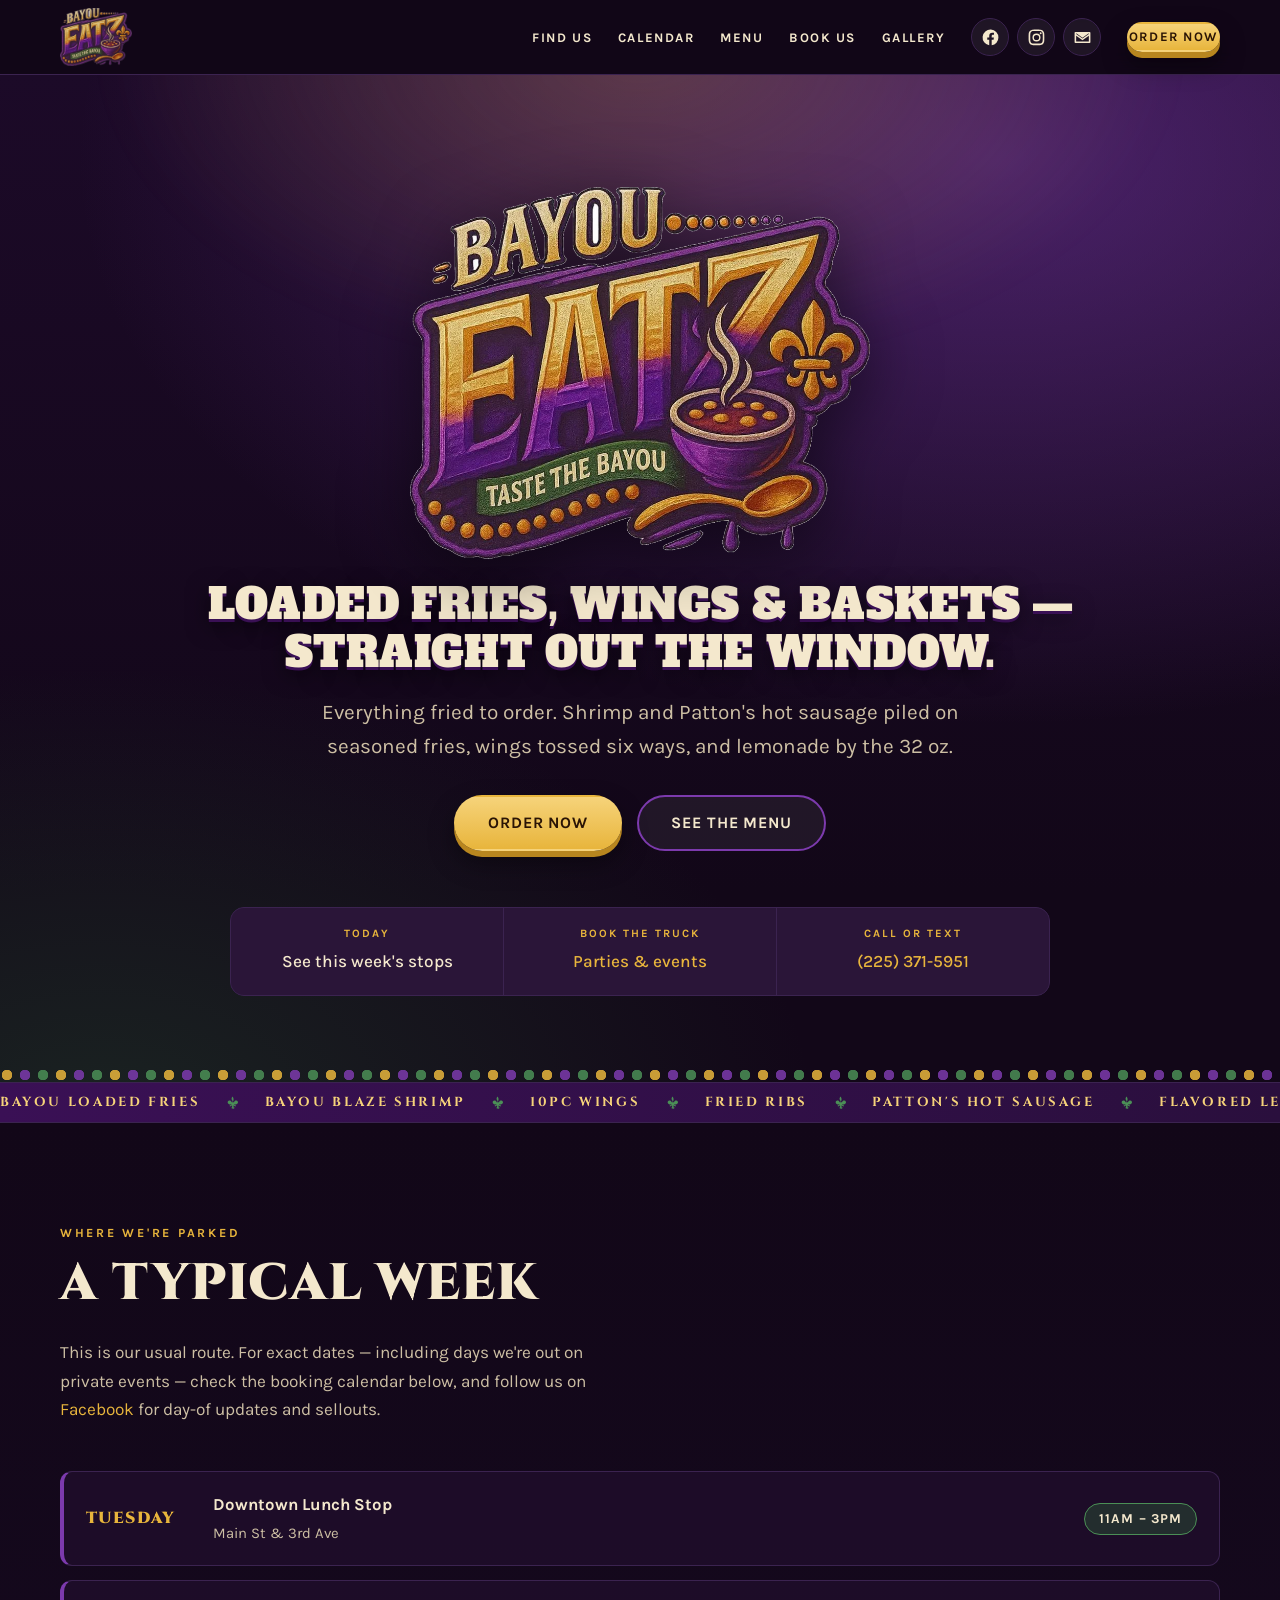
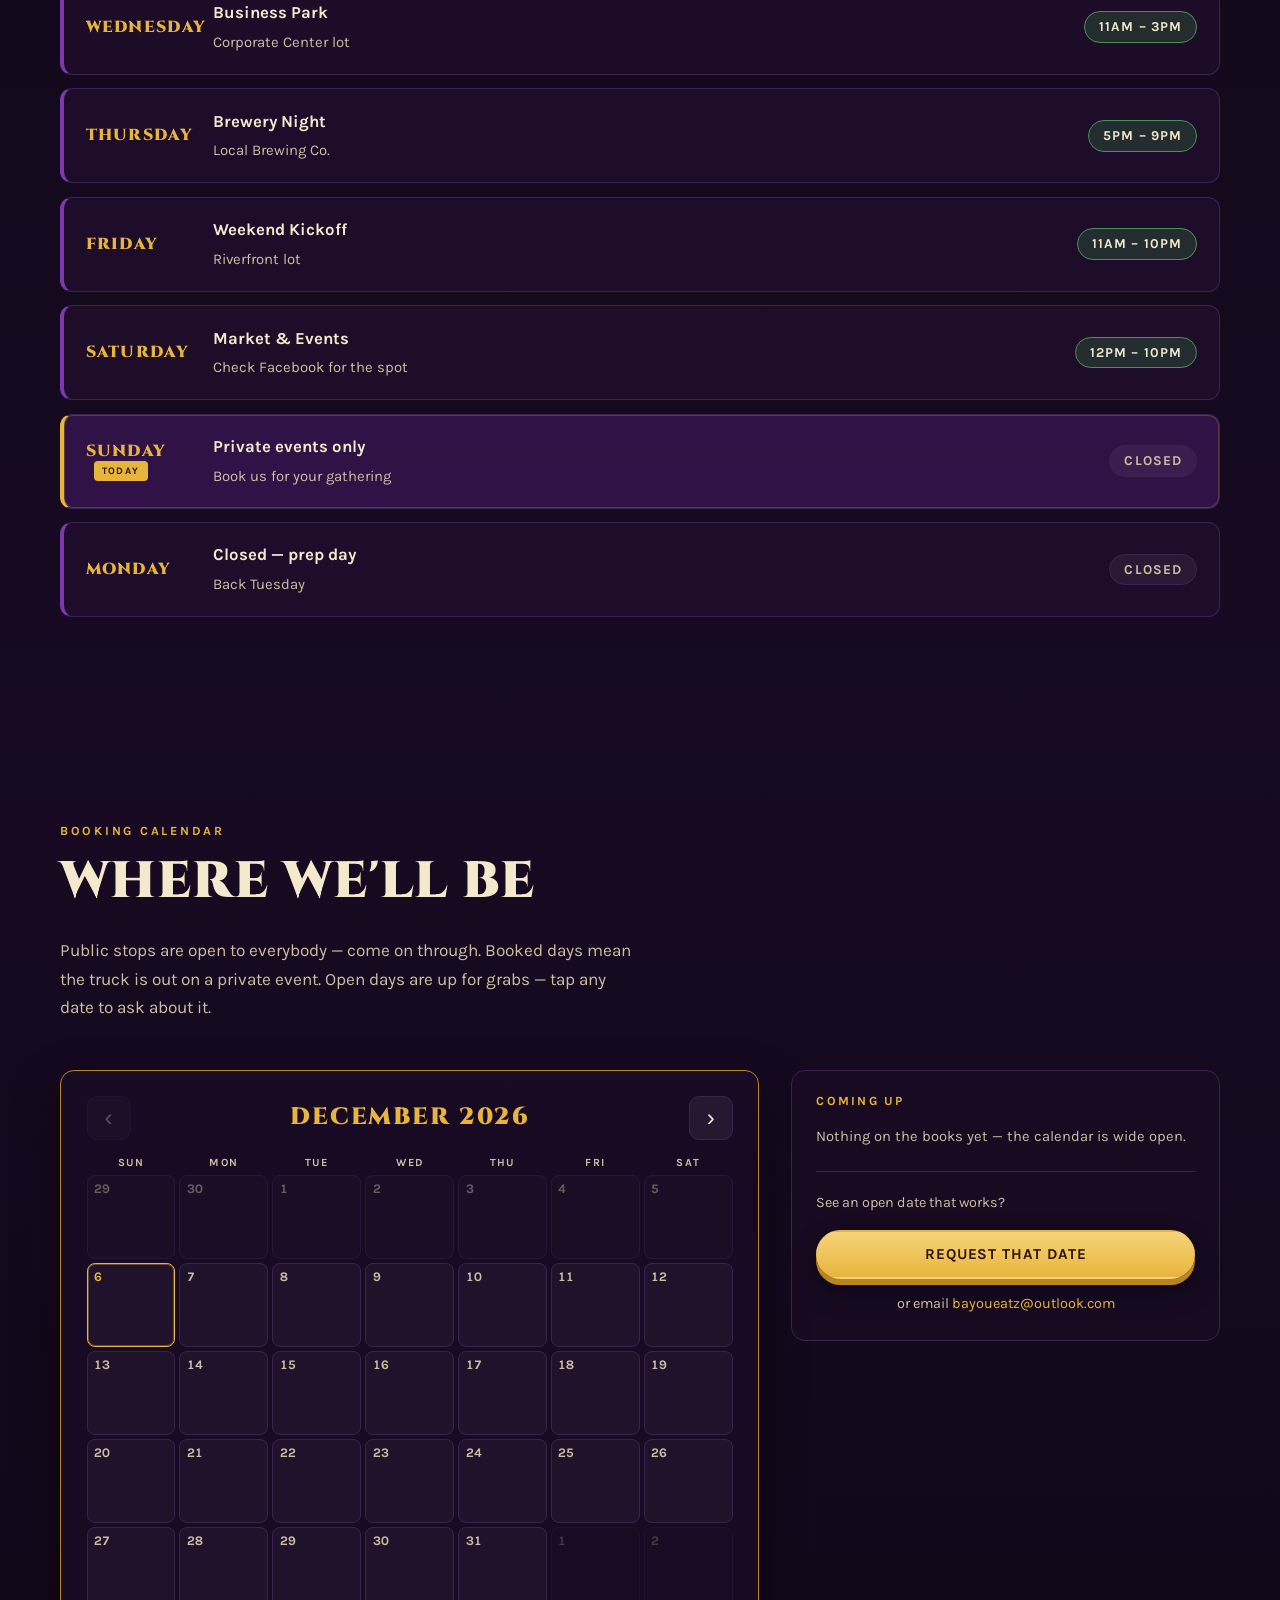
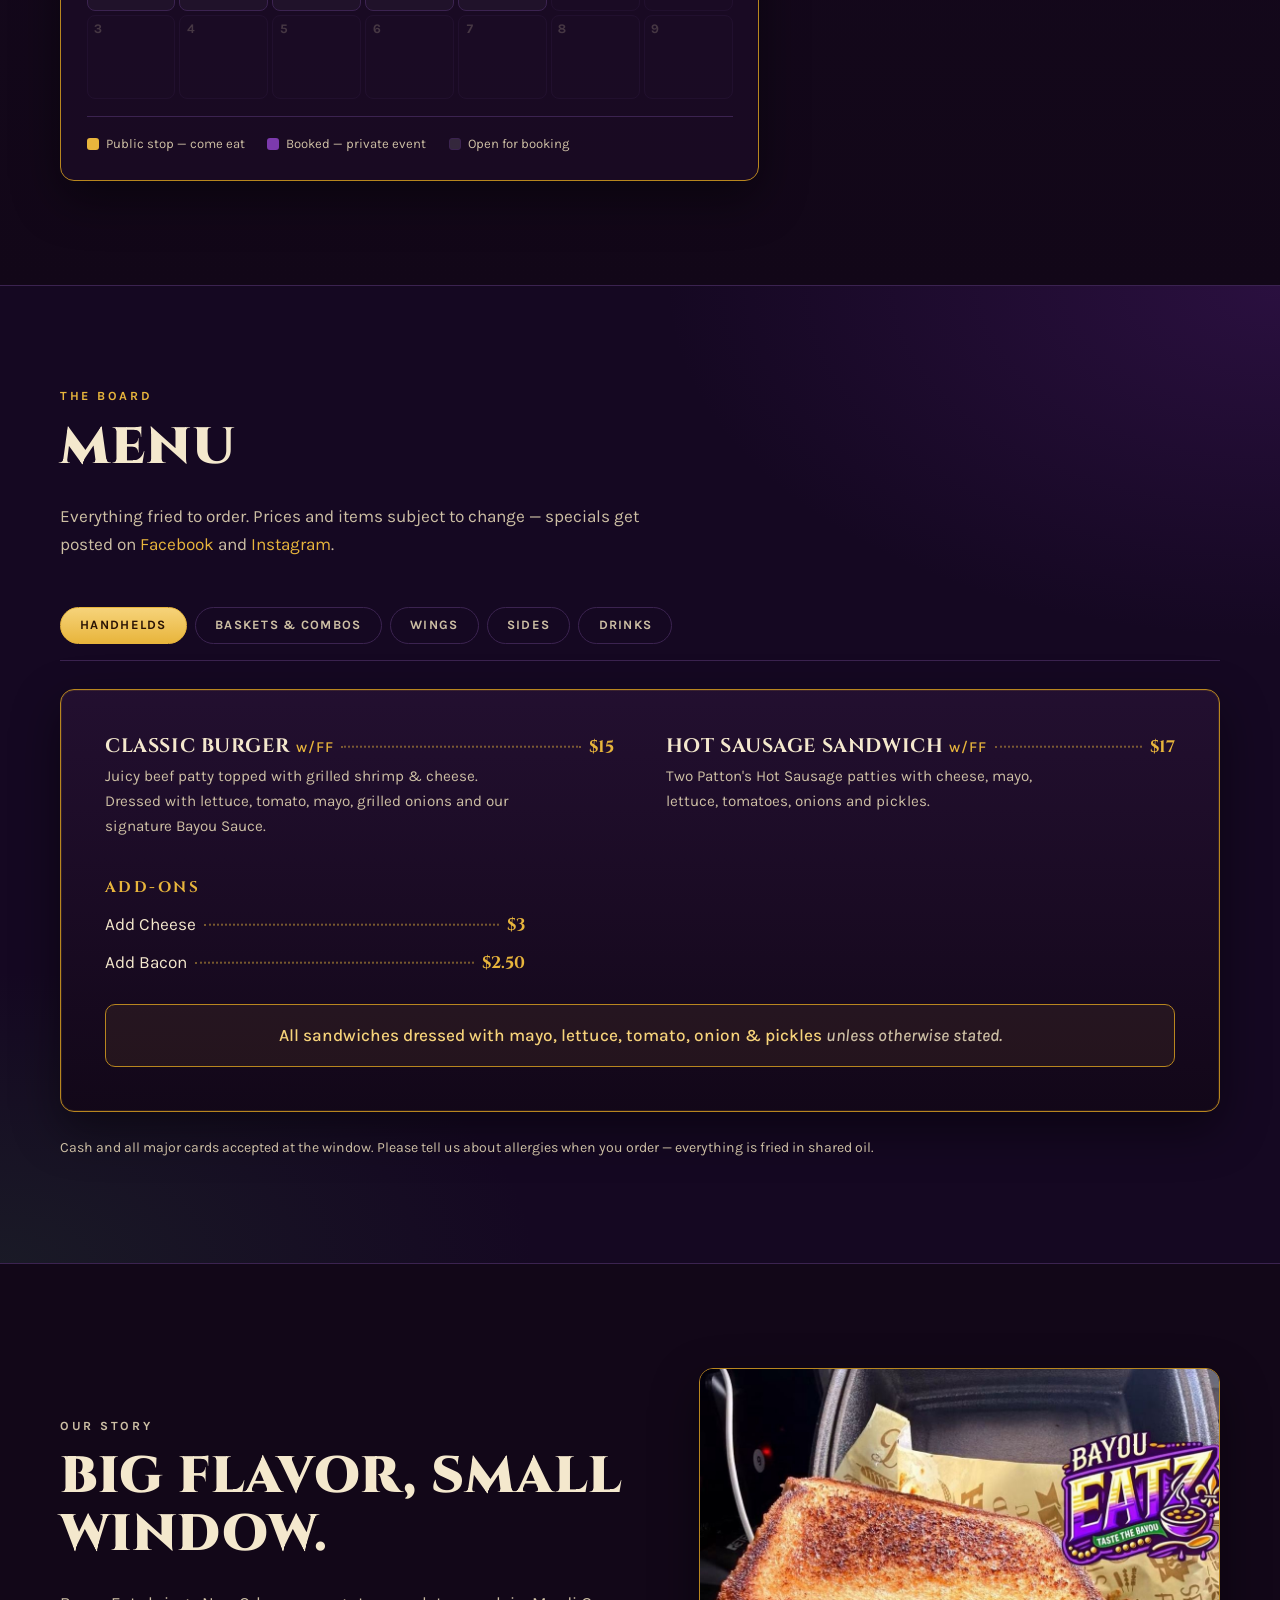
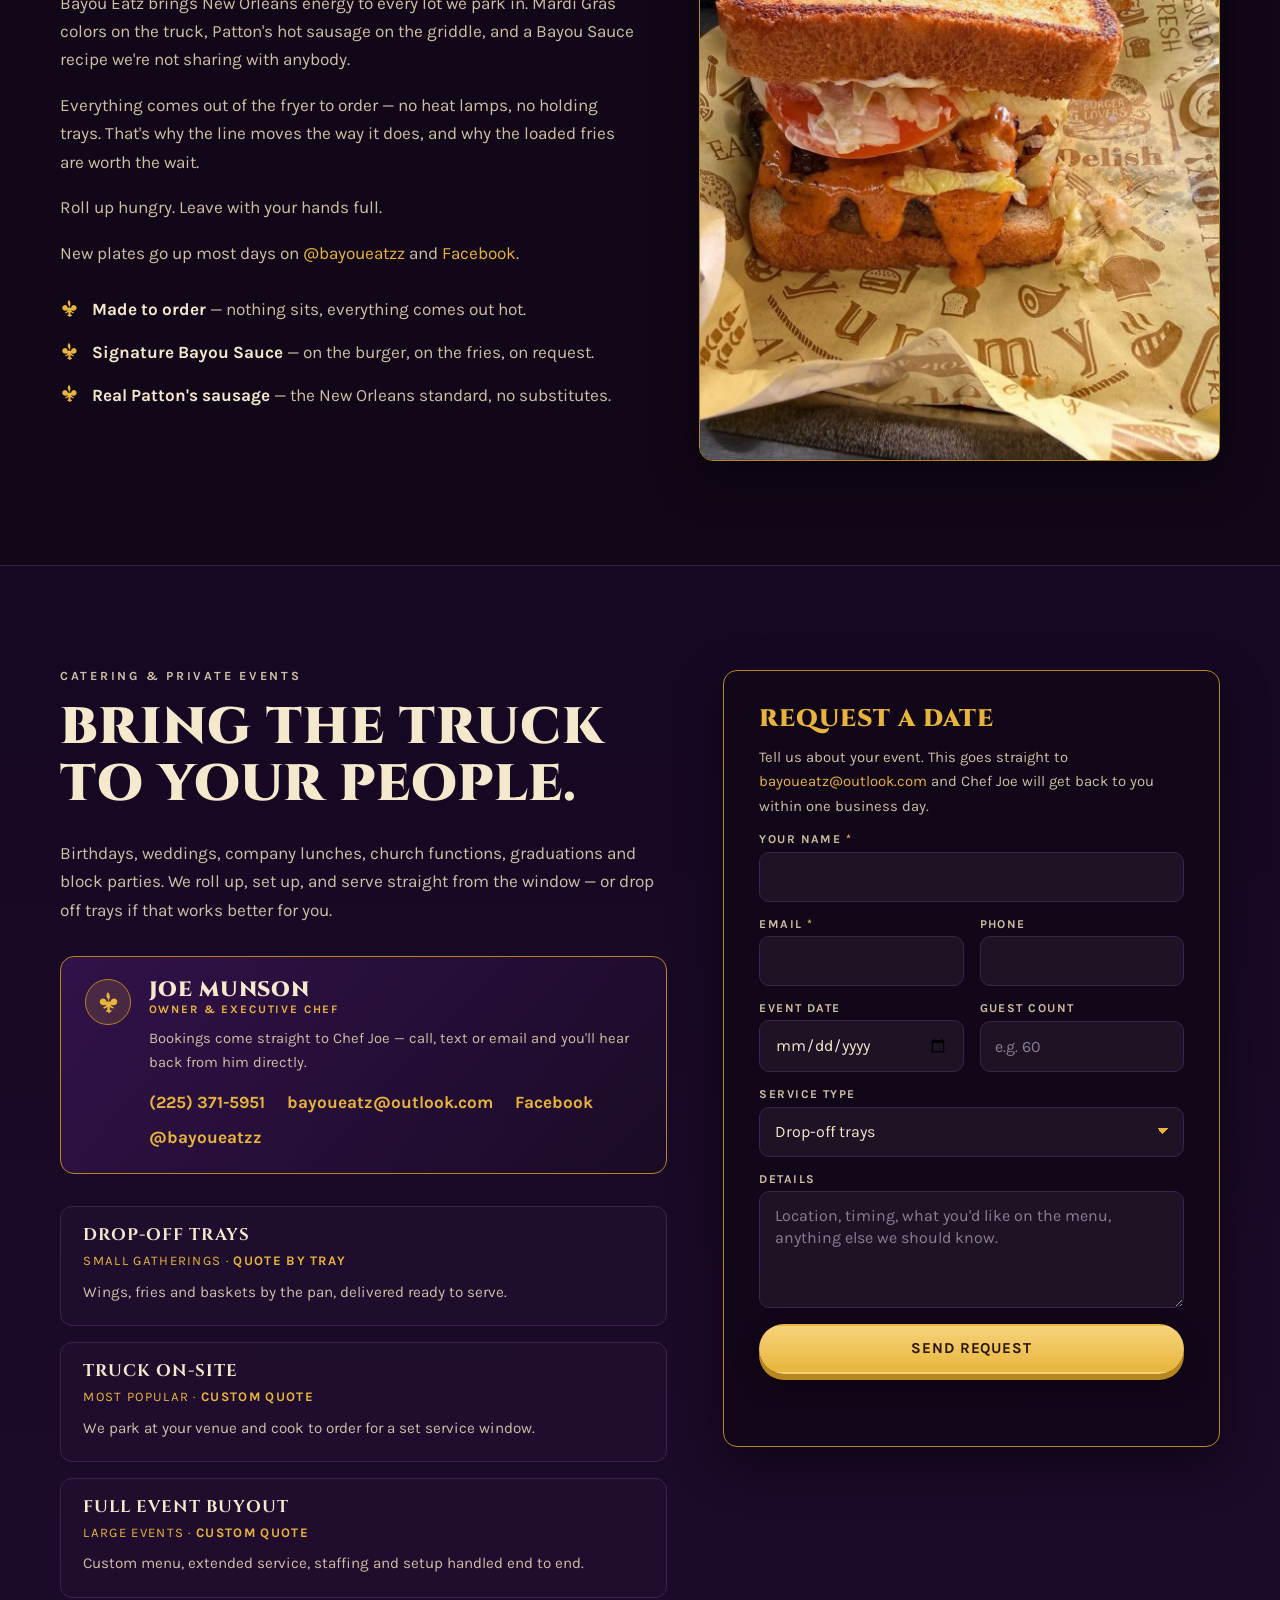
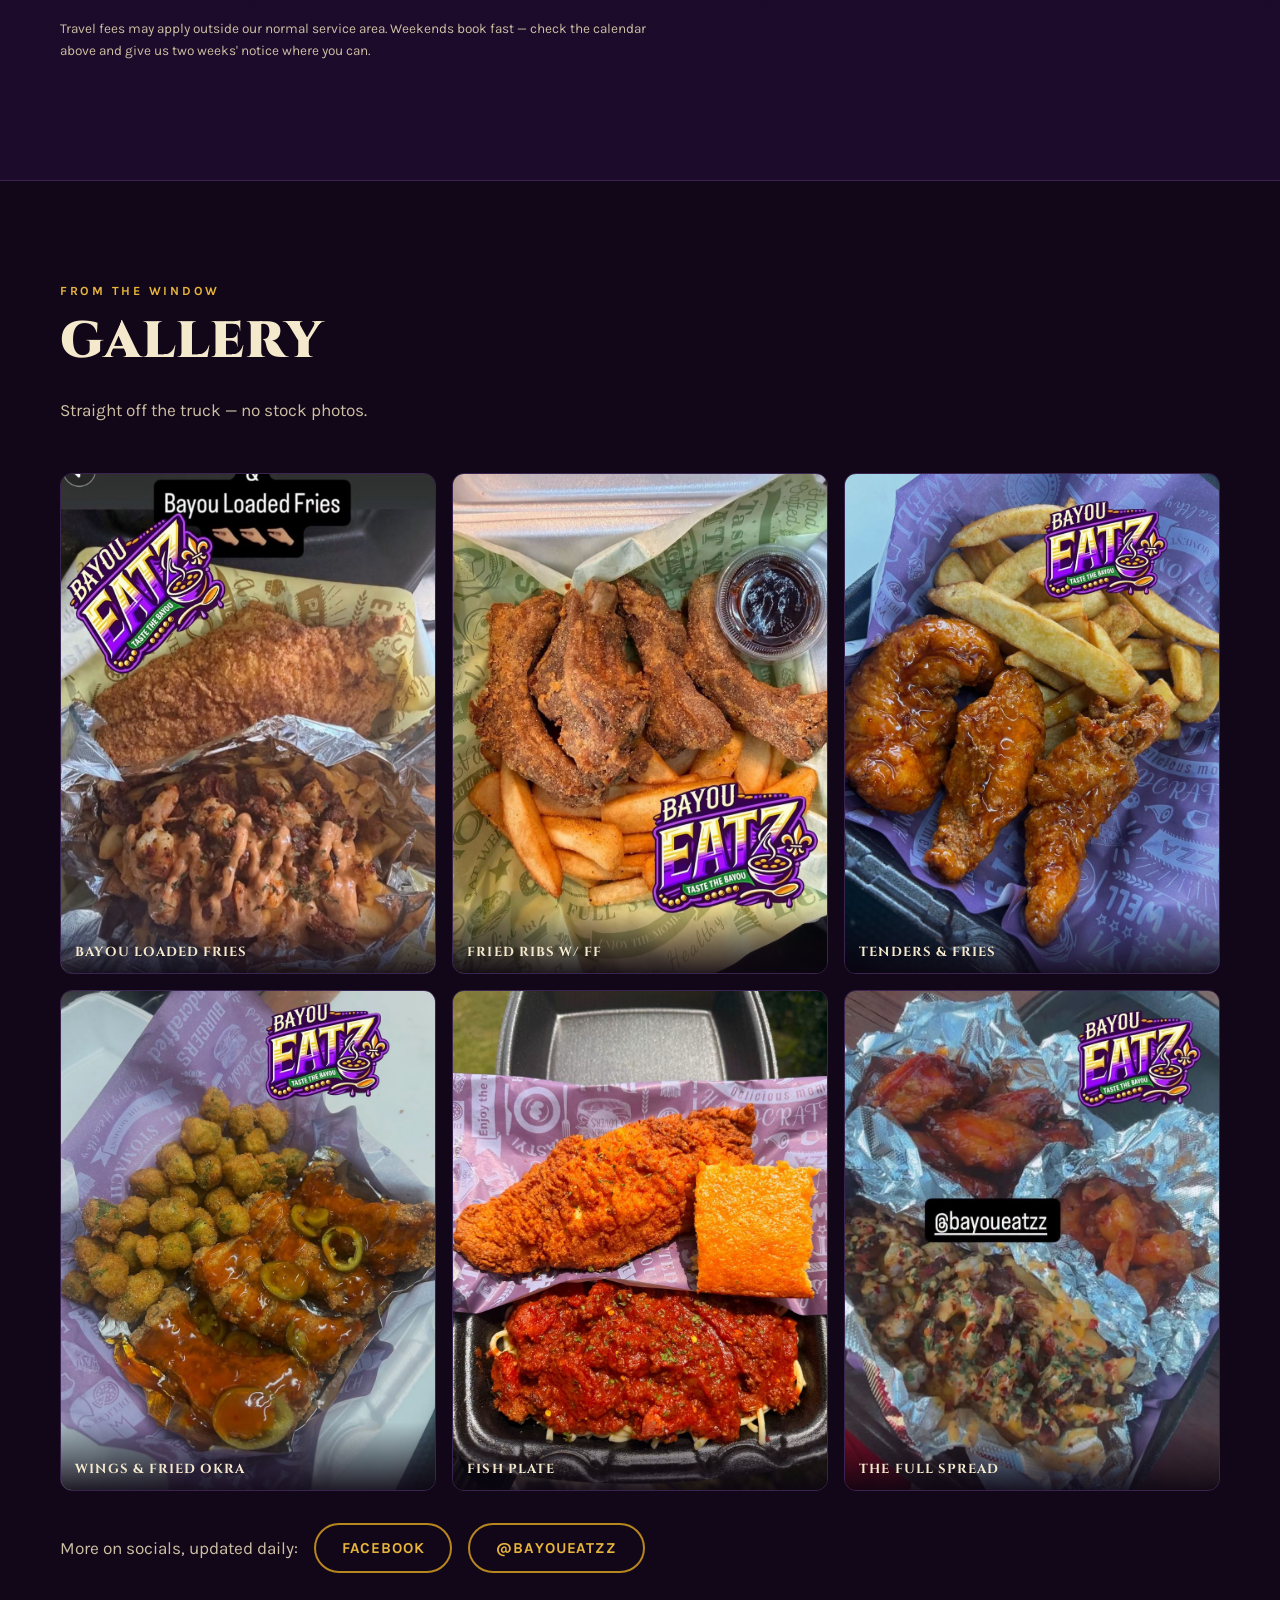
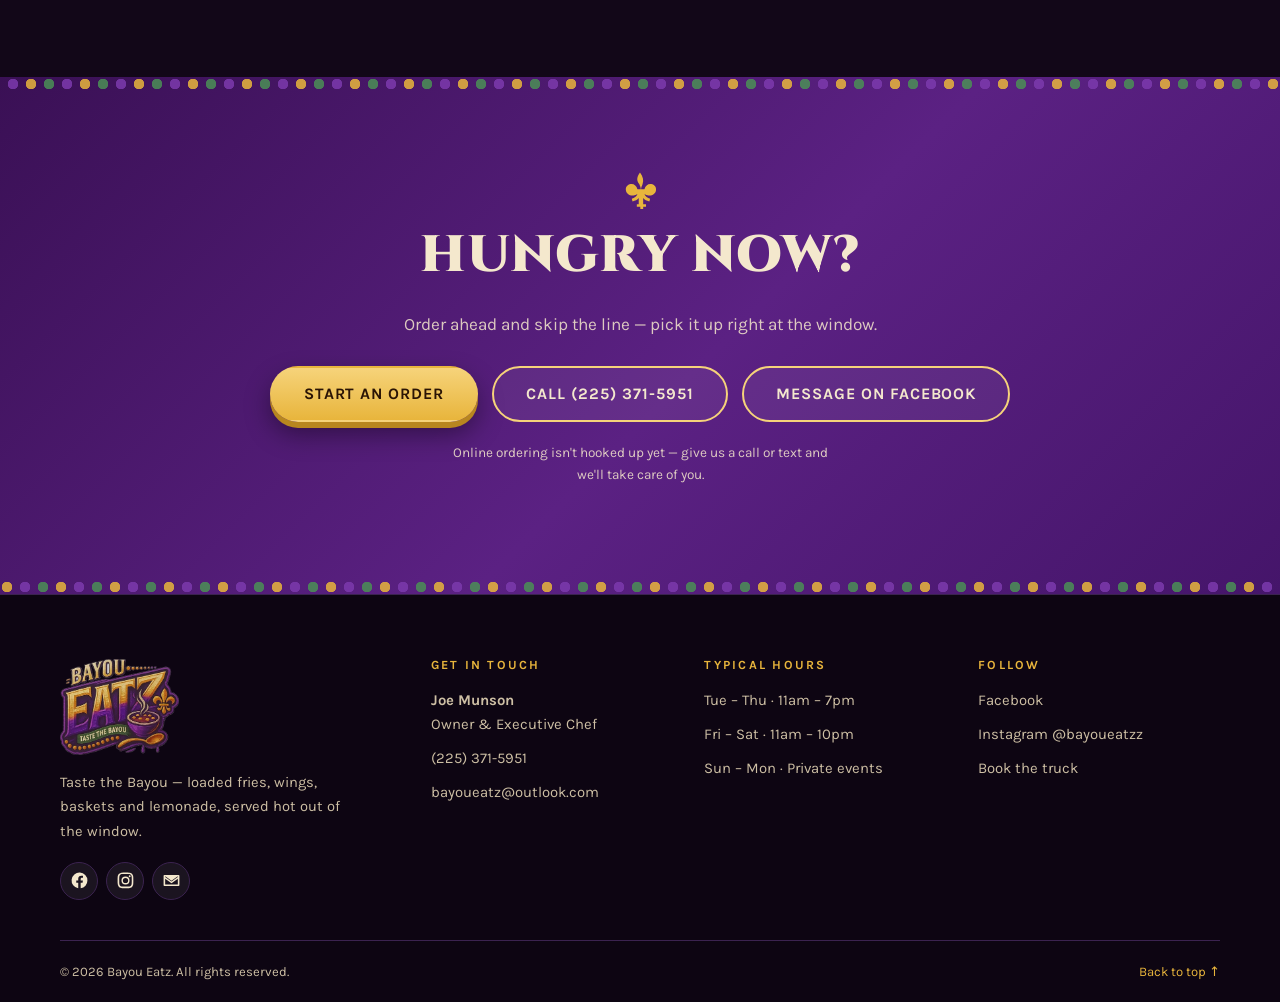
==== commit 53a7ca13: "Send every booking and quote request to the site's email address Booking requests previously only op" ====
--- a/index.html
+++ b/index.html
@@ -105,7 +105,7 @@
       <header class="section-head">
         <p class="eyebrow">Booking calendar</p>
         <h2>Where we'll be</h2>
-        <p class="section-sub">Public stops are open to everybody — come on through. Booked days mean the truck is out on a private event. Open days are up for grabs.</p>
+        <p class="section-sub">Public stops are open to everybody — come on through. Booked days mean the truck is out on a private event. Open days are up for grabs — tap any date to ask about it.</p>
       </header>
 
       <div class="cal-layout">
@@ -363,7 +363,7 @@
 
       <div class="catering-form-card">
         <h3>Request a date</h3>
-        <p class="form-intro">Tell us about your event and Chef Joe will get back to you within one business day.</p>
+        <p class="form-intro">Tell us about your event. This goes straight to <a href="mailto:bayoueatz@outlook.com" data-email-link>bayoueatz@outlook.com</a> and Chef Joe will get back to you within one business day.</p>
 
         <form class="quote-form" data-quote-form novalidate>
           <div class="field">
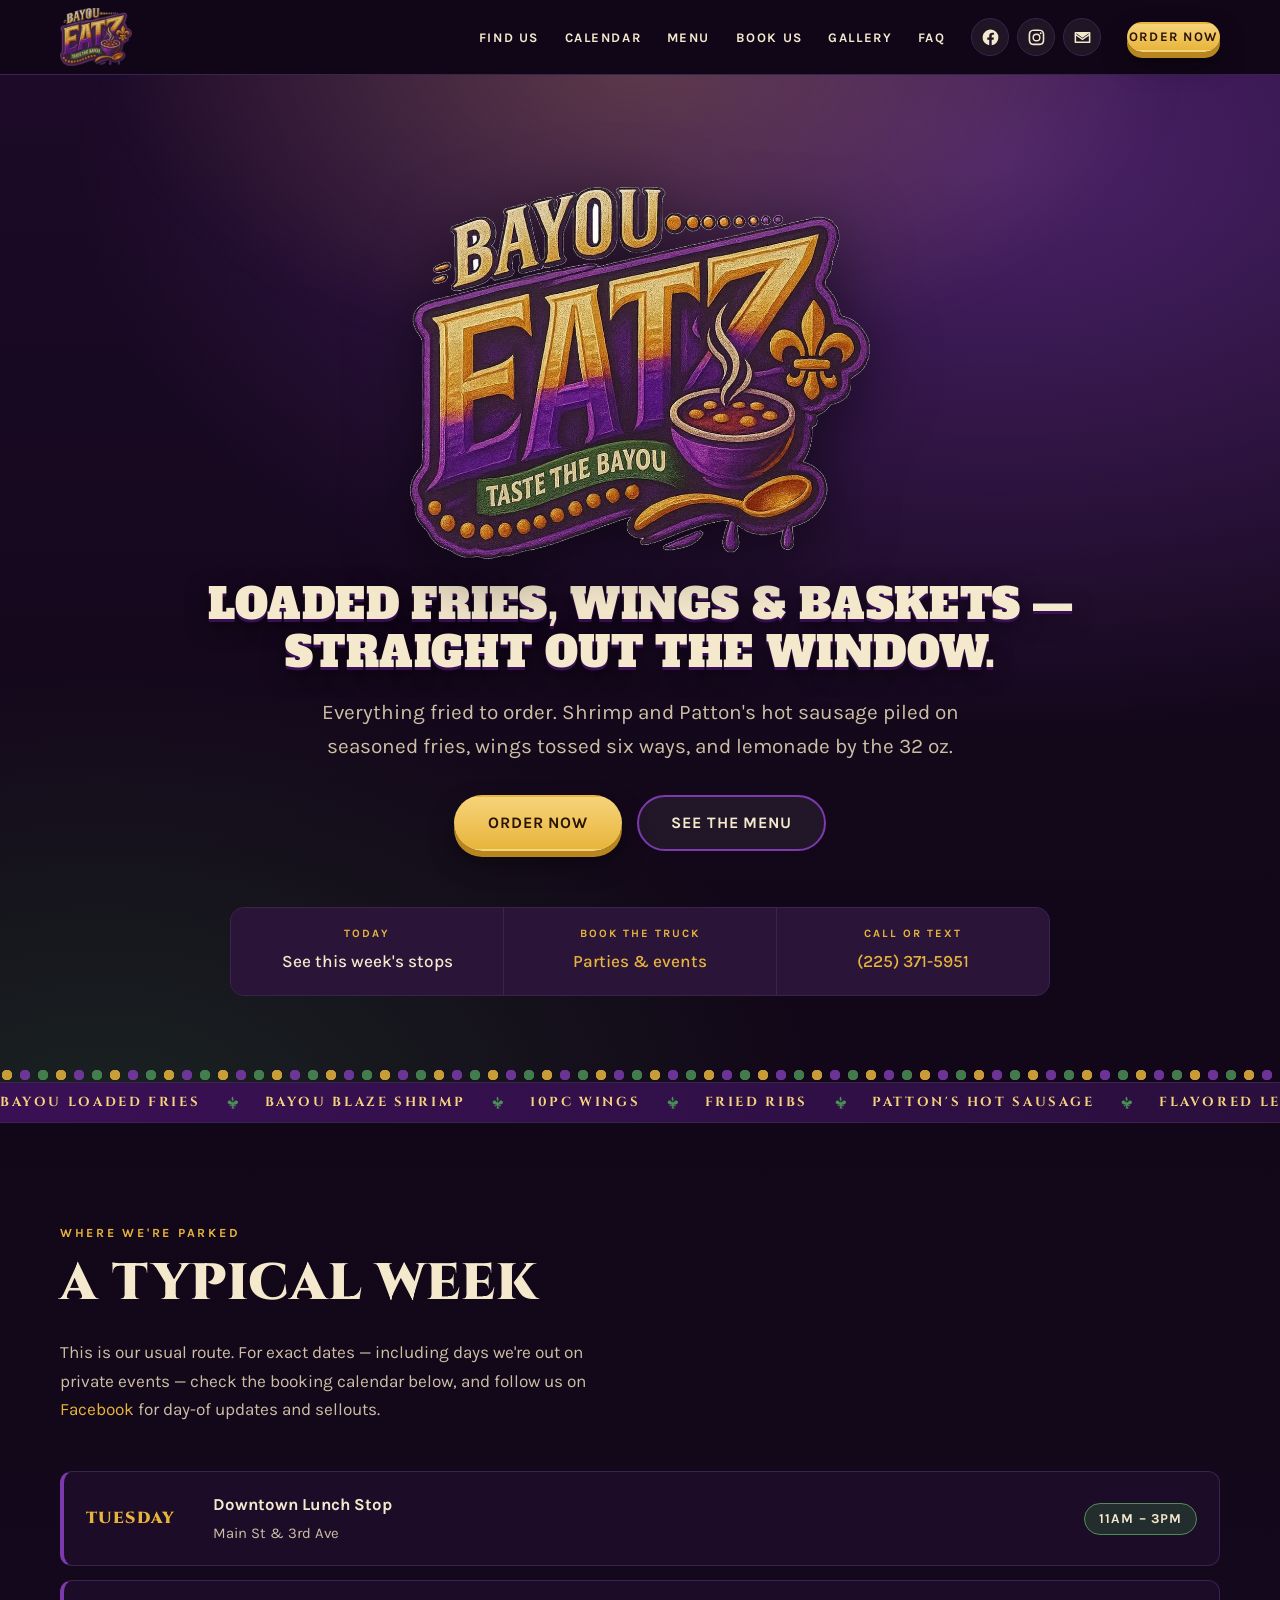
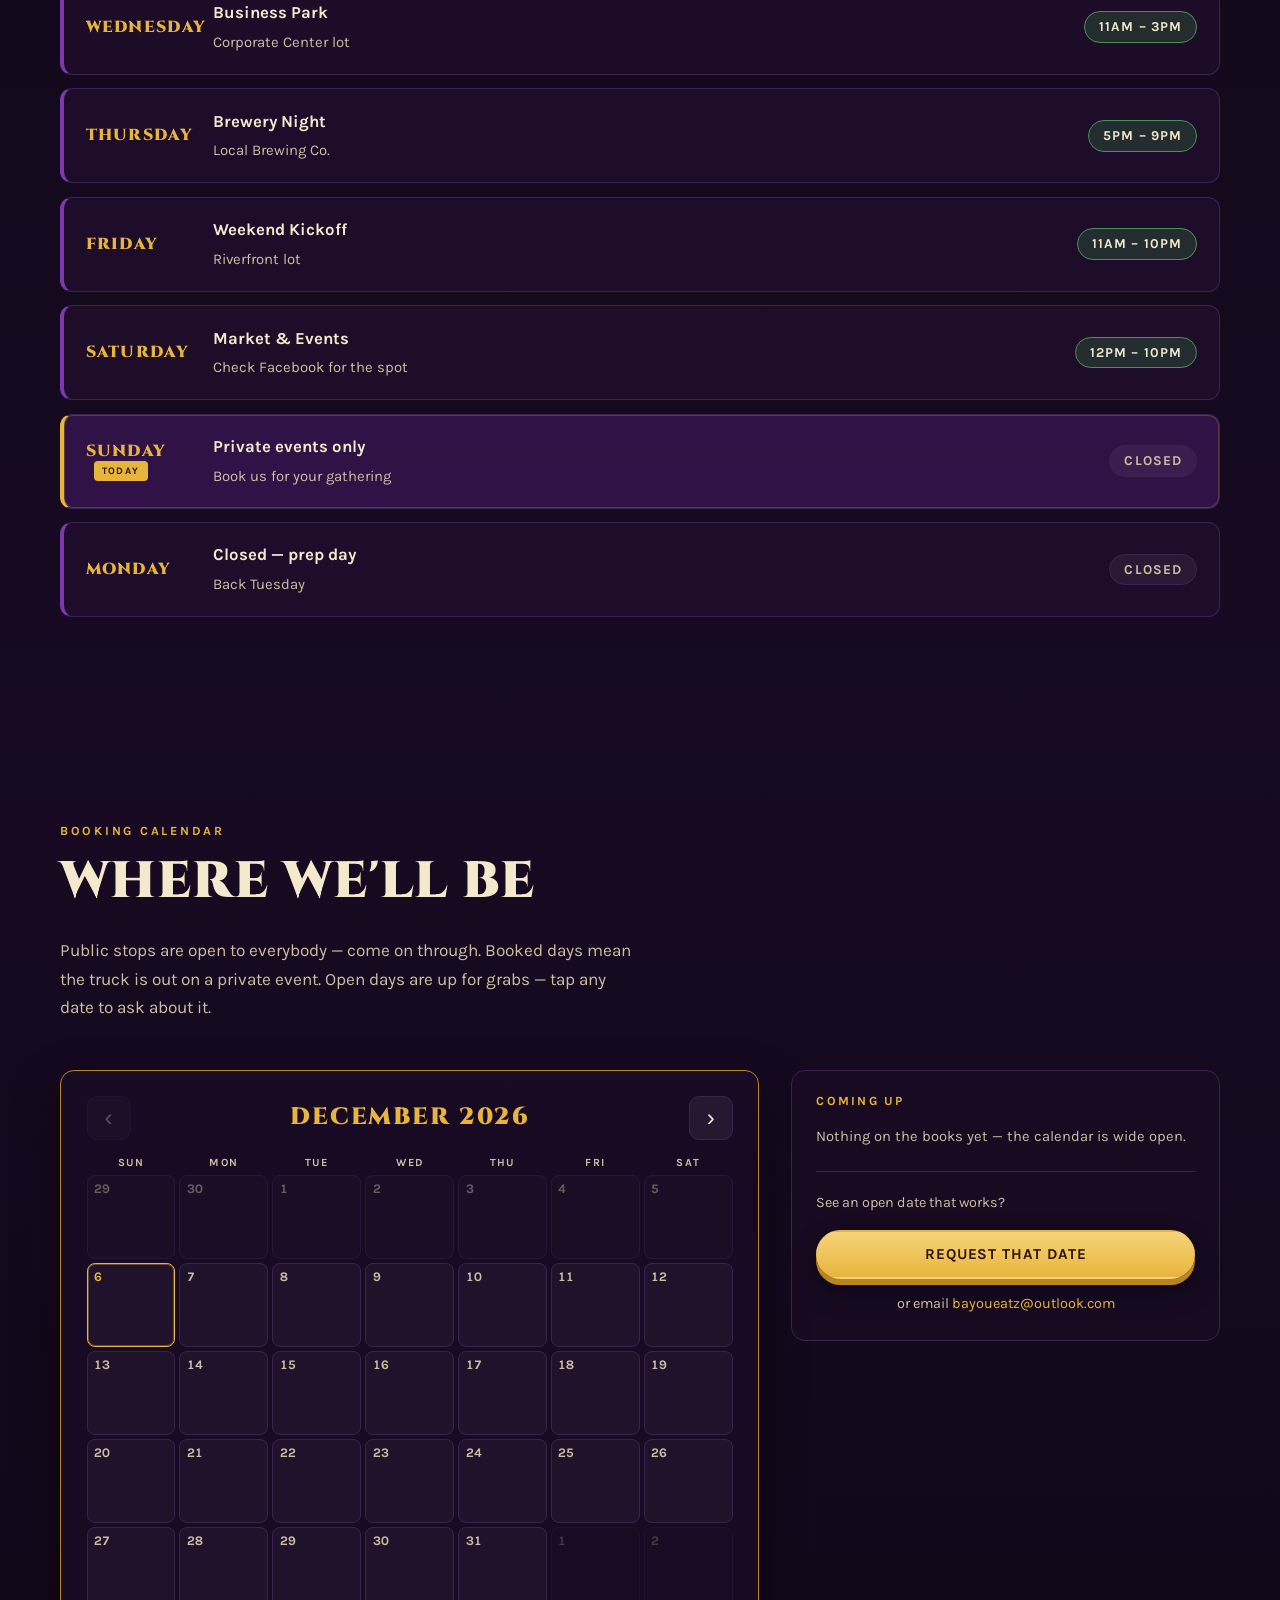
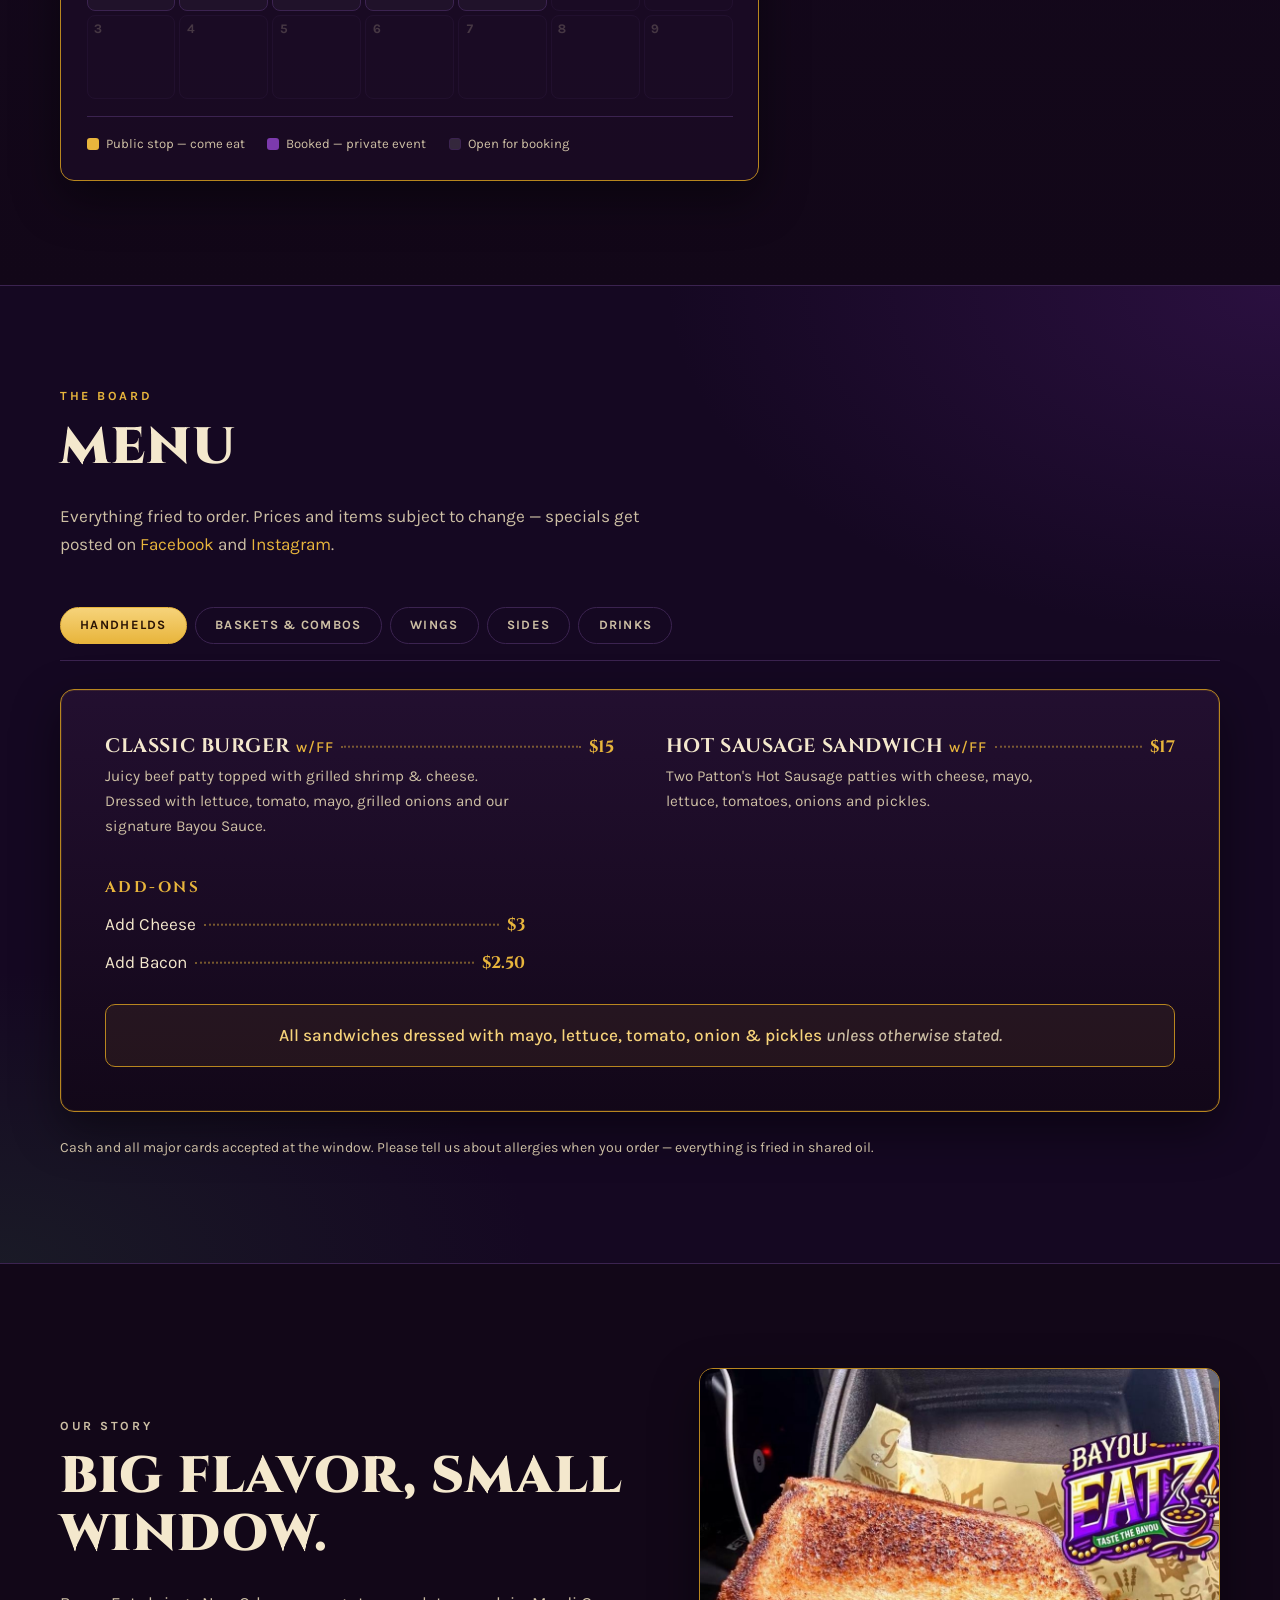
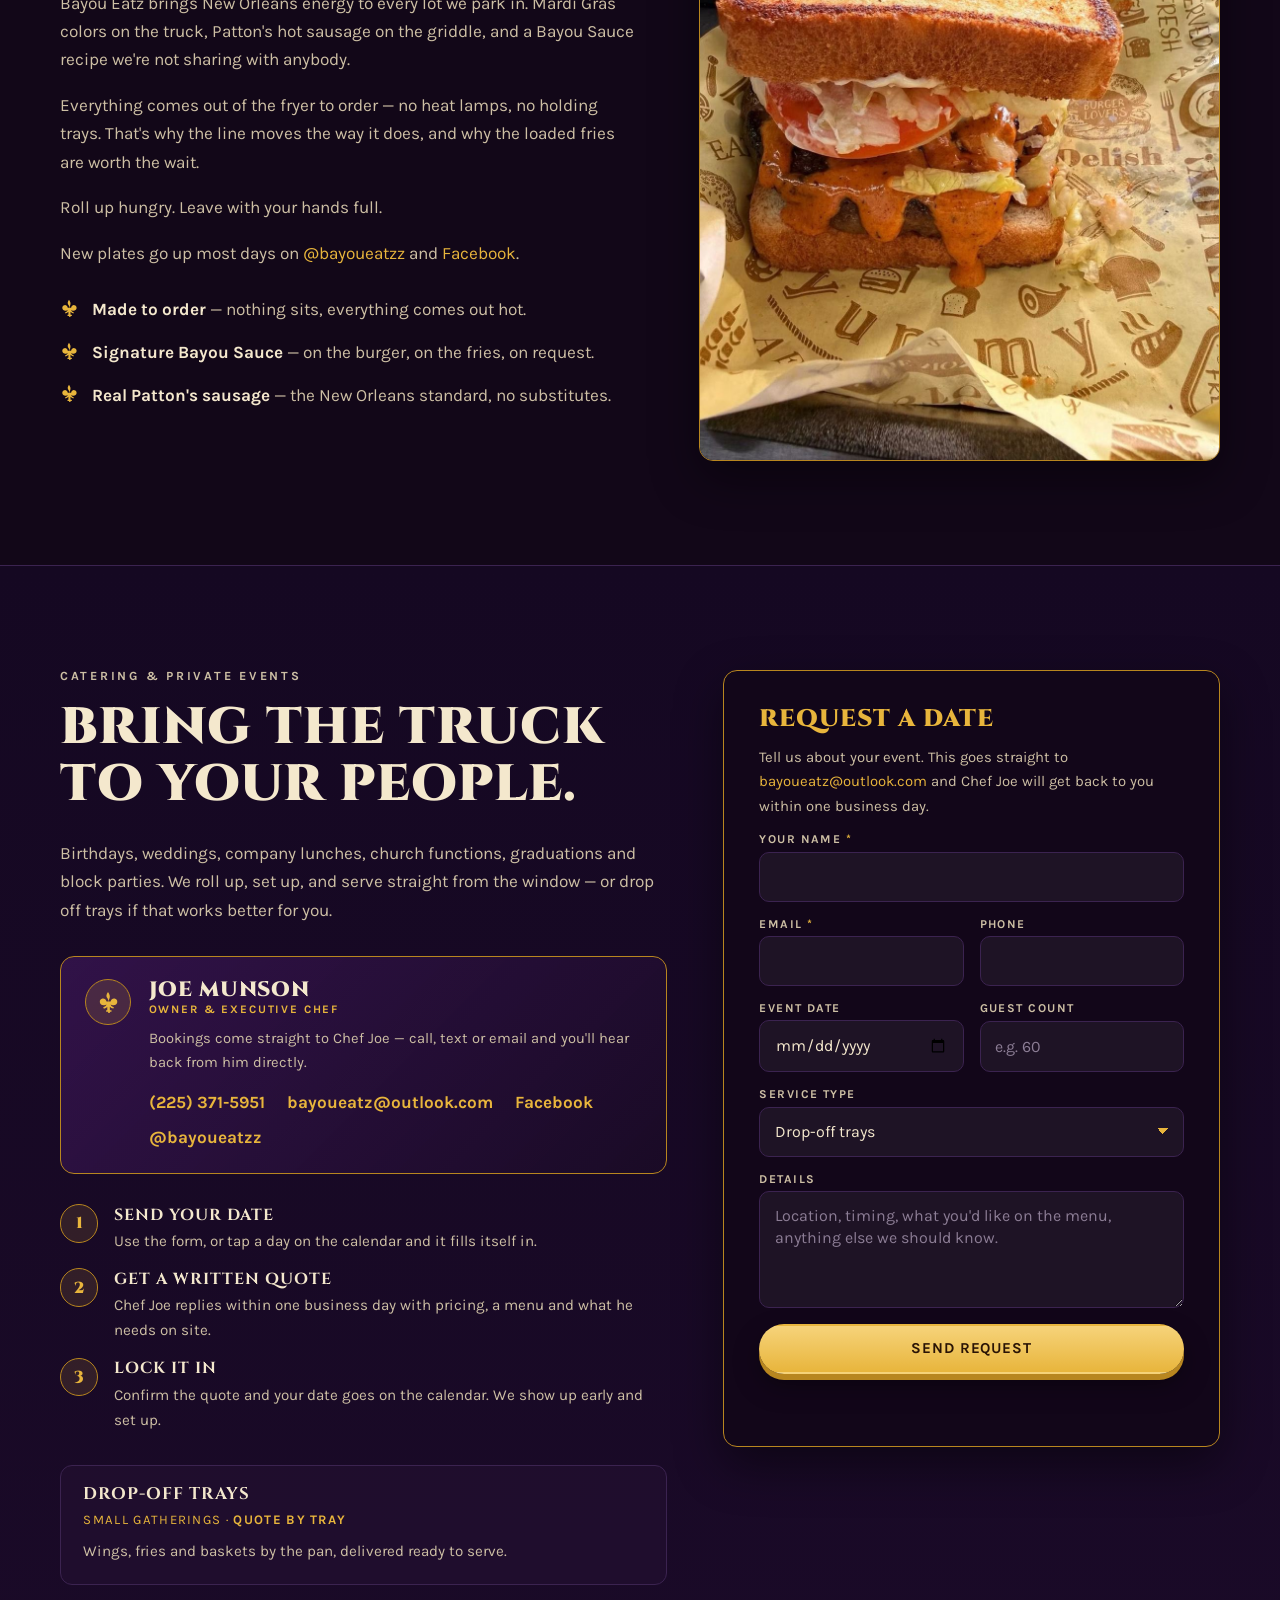
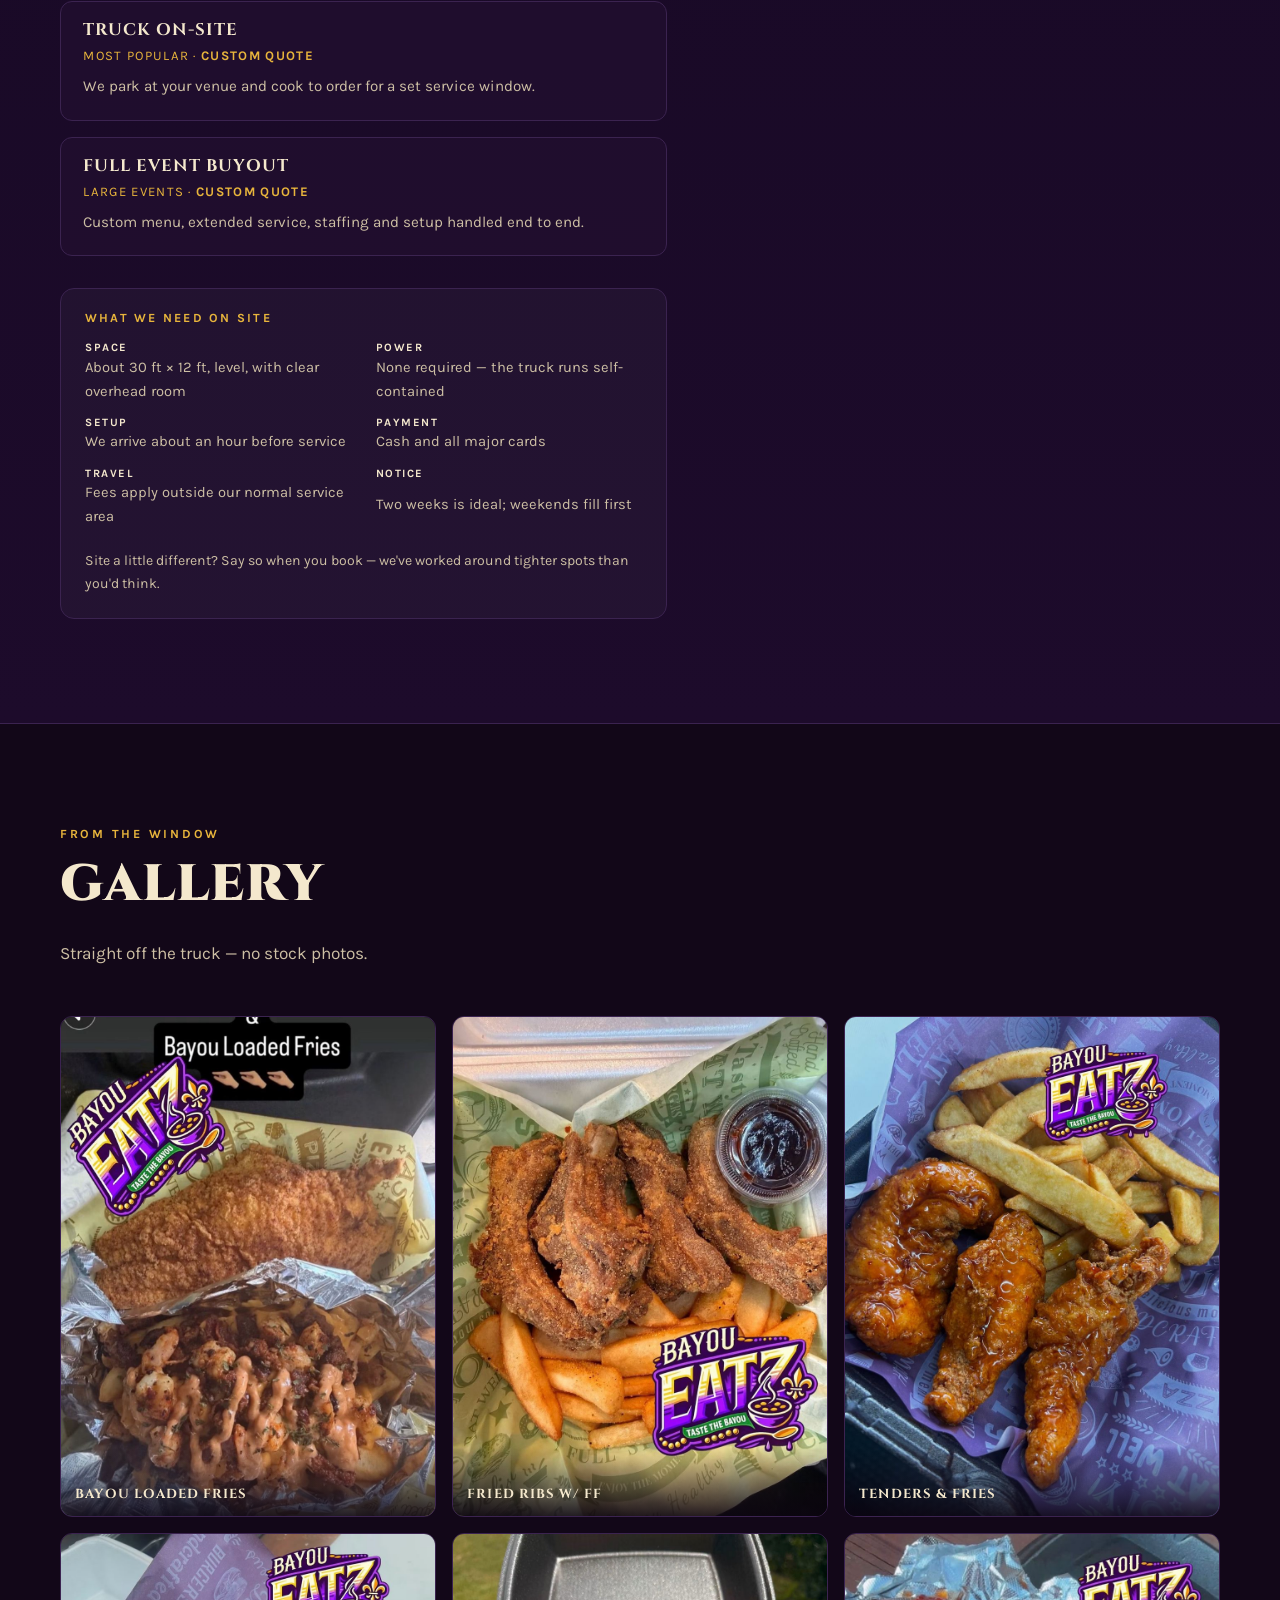
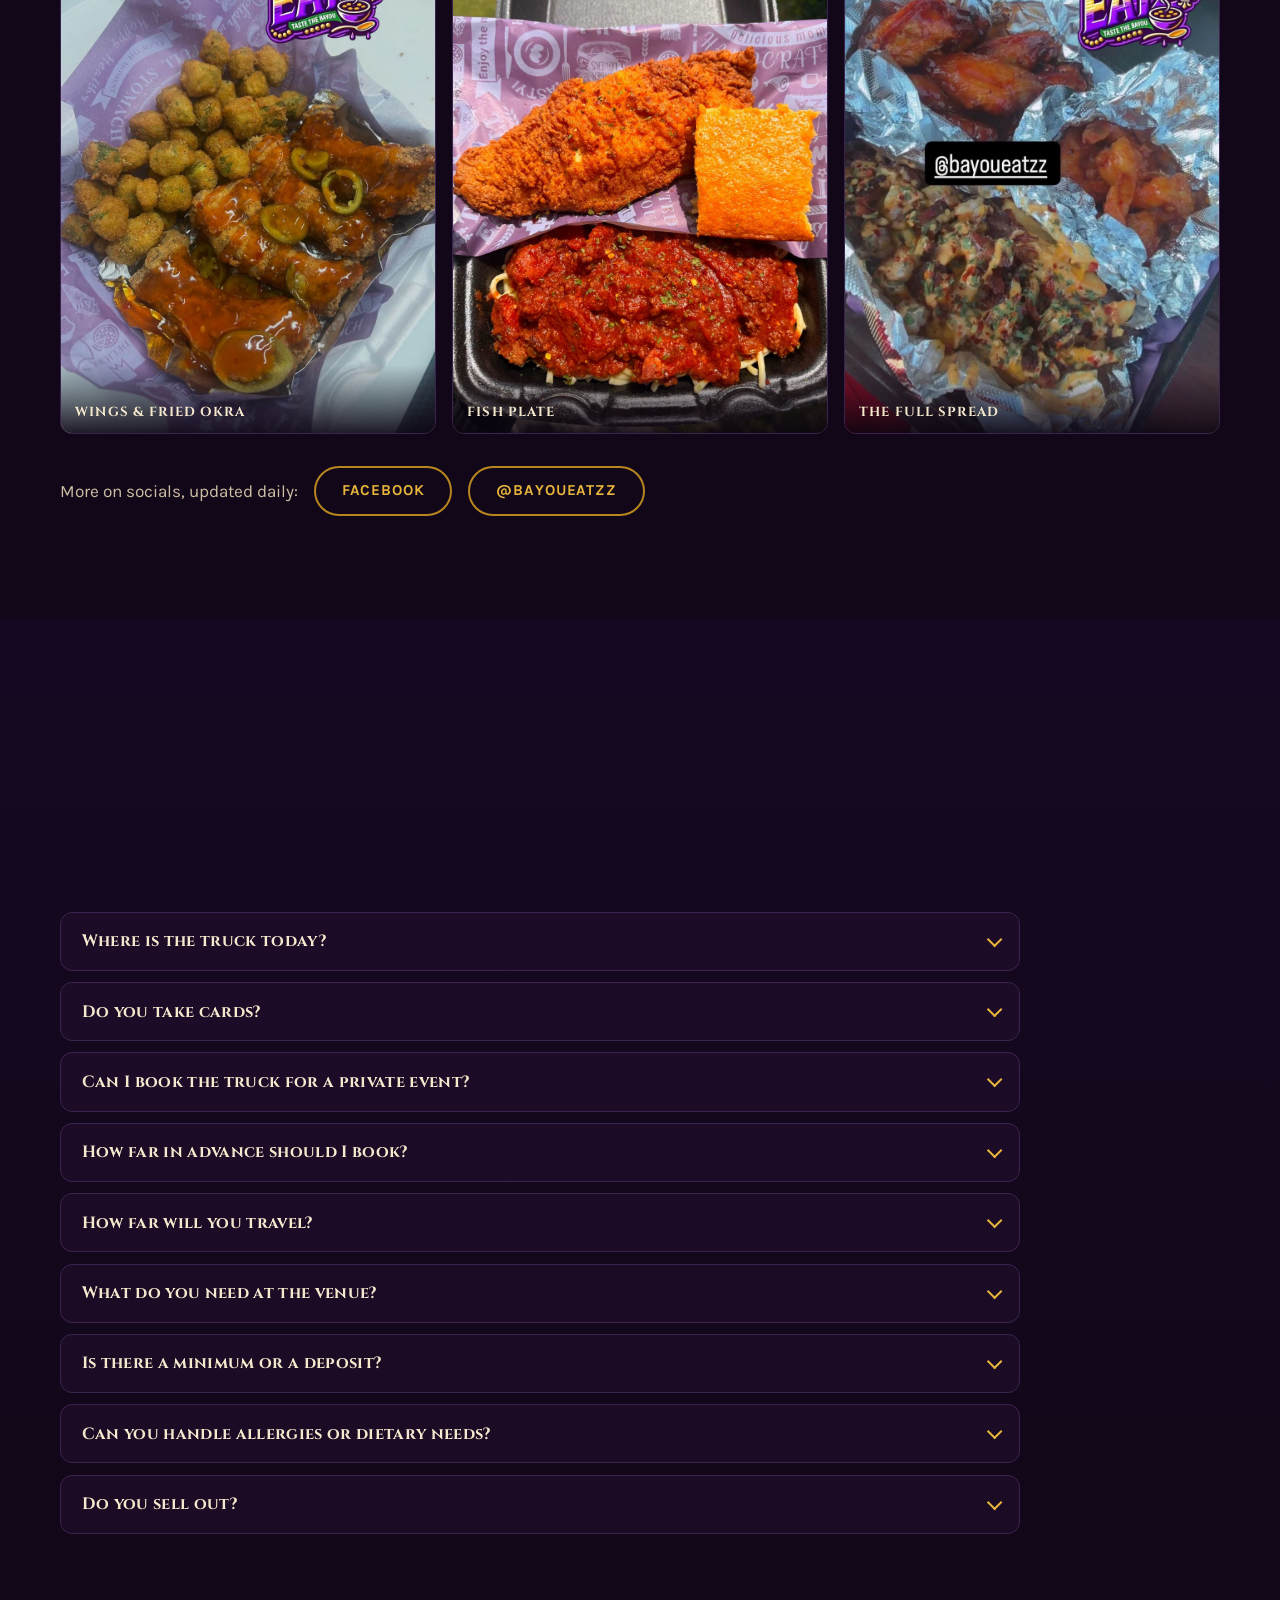
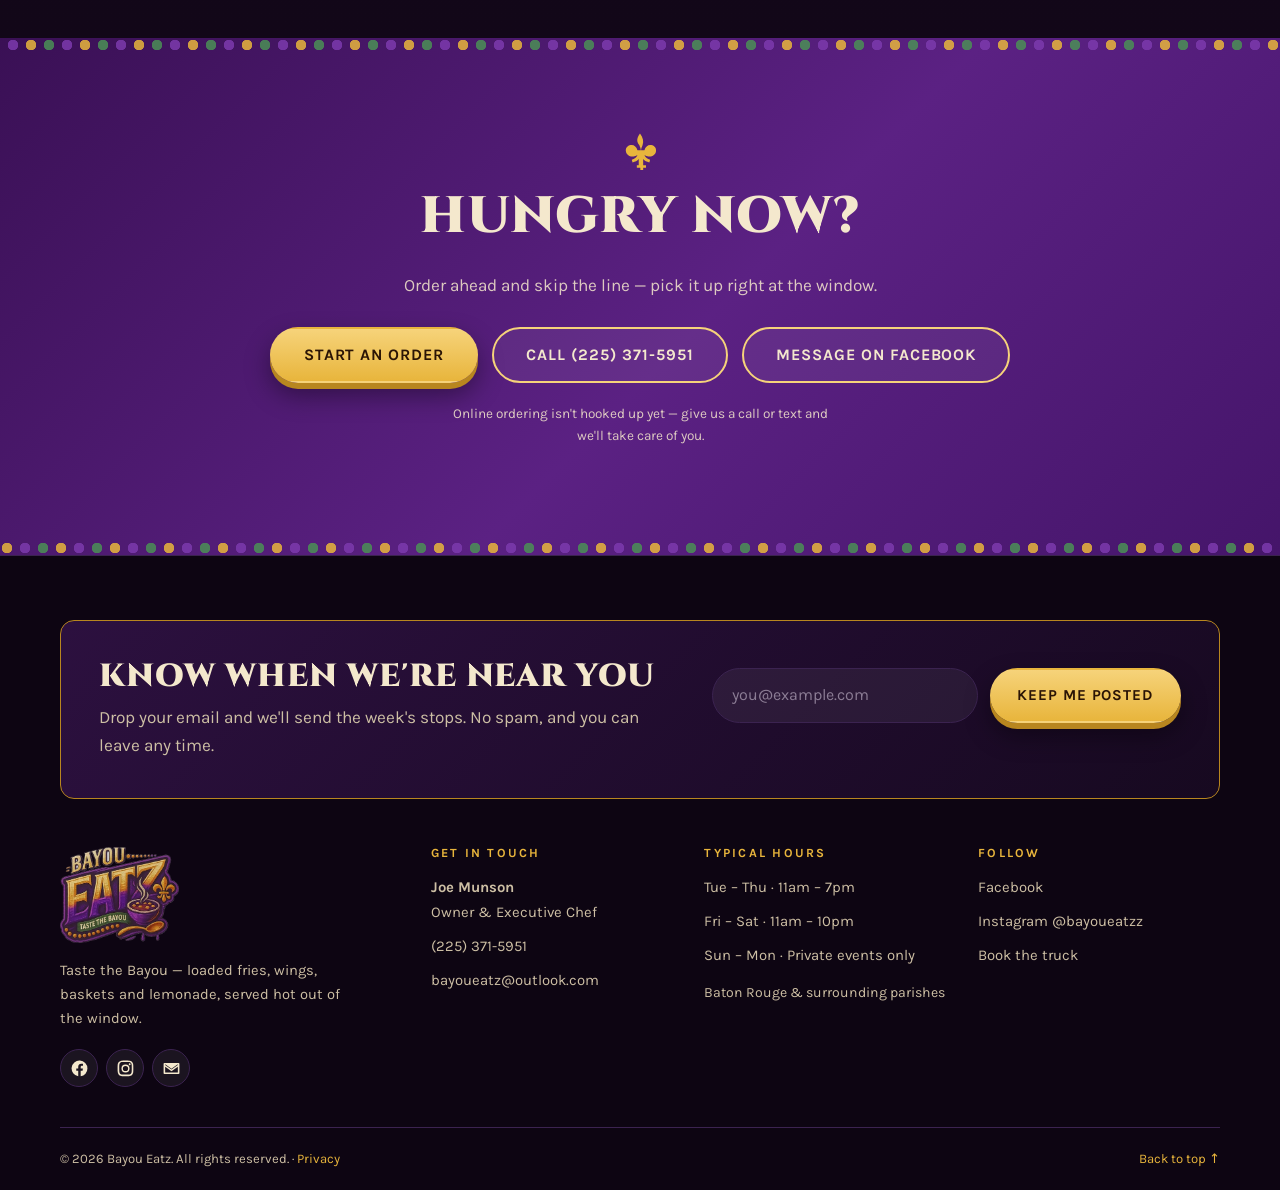
==== commit 2b7dba72: "Fill the gaps a food truck site needs: search visibility, FAQ, logistics The site looked finished bu" ====
--- a/index.html
+++ b/index.html
@@ -9,16 +9,56 @@
 <meta name="description" content="Bayou Eatz food truck — Bayou Loaded Fries, wings, shrimp & fish baskets, fried ribs and flavored lemonades. See where the truck is parked, check the booking calendar, or book Chef Joe Munson for your event.">
 <link rel="canonical" href="https://bayoueatz.com/">
 <meta name="theme-color" content="#170a22">
+<meta property="og:site_name" content="Bayou Eatz">
 <meta property="og:title" content="Bayou Eatz — Taste the Bayou">
-<meta property="og:description" content="Loaded fries, wings, baskets and lemonades, served hot out of the window.">
+<meta property="og:description" content="Loaded fries, wings, baskets and lemonades, served hot out of the window. See where the truck is parked or book it for your event.">
 <meta property="og:type" content="restaurant">
-<meta property="og:image" content="assets/img/logo.webp">
+<meta property="og:url" content="https://bayoueatz.com/">
+<meta property="og:image" content="https://bayoueatz.com/assets/img/og-card.jpg">
+<meta property="og:image:width" content="1200">
+<meta property="og:image:height" content="630">
+<meta property="og:image:alt" content="Bayou Eatz — Taste the Bayou">
+<meta name="twitter:card" content="summary_large_image">
+<meta name="twitter:title" content="Bayou Eatz — Taste the Bayou">
+<meta name="twitter:description" content="Loaded fries, wings, baskets and lemonades, served hot out of the window.">
+<meta name="twitter:image" content="https://bayoueatz.com/assets/img/og-card.jpg">
 
 <link rel="icon" href="assets/img/favicon.svg" type="image/svg+xml">
+<link rel="apple-touch-icon" href="assets/img/apple-touch-icon.png">
+<link rel="manifest" href="site.webmanifest">
 <link rel="preconnect" href="https://fonts.googleapis.com">
 <link rel="preconnect" href="https://fonts.gstatic.com" crossorigin>
 <link href="https://fonts.googleapis.com/css2?family=Alfa+Slab+One&family=Cinzel:wght@500;700;900&family=Karla:wght@400;500;700&display=swap" rel="stylesheet">
 <link rel="stylesheet" href="assets/css/styles.css">
+
+<!-- ══ Search-engine data. main.js keeps this in sync with site-data.js ══ -->
+<script type="application/ld+json" data-schema-business>
+{
+  "@context": "https://schema.org",
+  "@type": "FoodEstablishment",
+  "@id": "https://bayoueatz.com/#business",
+  "name": "Bayou Eatz",
+  "slogan": "Taste the Bayou",
+  "description": "Food truck serving Bayou Loaded Fries, wings, shrimp and fish baskets, fried ribs and flavored lemonades.",
+  "url": "https://bayoueatz.com/",
+  "logo": "https://bayoueatz.com/assets/img/logo.webp",
+  "image": "https://bayoueatz.com/assets/img/og-card.jpg",
+  "telephone": "+12253715951",
+  "email": "bayoueatz@outlook.com",
+  "servesCuisine": ["Cajun", "Creole", "Southern", "Soul Food"],
+  "priceRange": "$$",
+  "paymentAccepted": "Cash, Credit Card, Debit Card",
+  "hasMenu": "https://bayoueatz.com/#menu",
+  "areaServed": "Baton Rouge & surrounding parishes",
+  "founder": { "@type": "Person", "name": "Joe Munson", "jobTitle": "Owner & Executive Chef" },
+  "sameAs": [
+    "https://www.facebook.com/Bayoueatz",
+    "https://www.instagram.com/bayoueatzz/"
+  ]
+}
+</script>
+<script type="application/ld+json" data-schema-faq></script>
+<script type="application/ld+json" data-schema-events></script>
 <script>document.documentElement.className += " js";</script>
 </head>
 <body>
@@ -42,6 +82,7 @@
         <li><a href="#menu">Menu</a></li>
         <li><a href="#catering">Book Us</a></li>
         <li><a href="#gallery">Gallery</a></li>
+        <li><a href="#faq">FAQ</a></li>
       </ul>
       <div class="social-icons">
         <a class="social-icon" href="https://www.facebook.com/Bayoueatz" data-facebook target="_blank" rel="noopener" aria-label="Bayou Eatz on Facebook"><svg viewBox="0 0 24 24" aria-hidden="true"><path d="M22 12a10 10 0 1 0-11.6 9.9v-7H7.9V12h2.5V9.8c0-2.5 1.5-3.9 3.8-3.9 1.1 0 2.2.2 2.2.2v2.5h-1.3c-1.2 0-1.6.8-1.6 1.6V12h2.8l-.4 2.9h-2.4v7A10 10 0 0 0 22 12z"/></svg></a>
@@ -316,6 +357,19 @@
     </div>
   </section>
 
+  <!-- ════════════ REVIEWS ════════════ -->
+  <!-- Renders only when reviews exist in site-data.js — no invented quotes. -->
+  <section class="section section-reviews" id="reviews" data-reviews-section hidden>
+    <div class="wrap">
+      <header class="section-head">
+        <p class="eyebrow">What folks say</p>
+        <h2>Word of mouth</h2>
+      </header>
+      <ul class="review-grid" data-reviews></ul>
+      <p class="review-cta">Ate with us? Leave a review on <a href="https://www.facebook.com/Bayoueatz" data-facebook target="_blank" rel="noopener">Facebook</a> — it helps more than you'd think.</p>
+    </div>
+  </section>
+
   <!-- ════════════ CATERING ════════════ -->
   <section class="section section-catering" id="catering">
     <div class="wrap catering-grid">
@@ -339,6 +393,21 @@
             </ul>
           </div>
         </div>
+
+        <ol class="booking-steps">
+          <li>
+            <h3>Send your date</h3>
+            <p>Use the form, or tap a day on the calendar and it fills itself in.</p>
+          </li>
+          <li>
+            <h3>Get a written quote</h3>
+            <p>Chef Joe replies within one business day with pricing, a menu and what he needs on site.</p>
+          </li>
+          <li>
+            <h3>Lock it in</h3>
+            <p>Confirm the quote and your date goes on the calendar. We show up early and set up.</p>
+          </li>
+        </ol>
 
         <!-- ══ EDIT: confirm package names, minimums and pricing ══ -->
         <ul class="catering-packages">
@@ -358,7 +427,19 @@
             <p>Custom menu, extended service, staffing and setup handled end to end.</p>
           </li>
         </ul>
-        <p class="catering-fine">Travel fees may apply outside our normal service area. Weekends book fast — check the calendar above and give us two weeks' notice where you can.</p>
+        <!-- ══ EDIT: confirm every figure in this block ══ -->
+        <div class="logistics">
+          <h3>What we need on site</h3>
+          <dl class="logistics-list">
+            <div><dt>Space</dt><dd>About 30 ft × 12 ft, level, with clear overhead room</dd></div>
+            <div><dt>Power</dt><dd>None required — the truck runs self-contained</dd></div>
+            <div><dt>Setup</dt><dd>We arrive about an hour before service</dd></div>
+            <div><dt>Payment</dt><dd>Cash and all major cards</dd></div>
+            <div><dt>Travel</dt><dd>Fees apply outside our normal service area</dd></div>
+            <div><dt>Notice</dt><dd>Two weeks is ideal; weekends fill first</dd></div>
+          </dl>
+          <p class="logistics-note">Site a little different? Say so when you book — we've worked around tighter spots than you'd think.</p>
+        </div>
       </div>
 
       <div class="catering-form-card">
@@ -458,6 +539,57 @@
     </div>
   </section>
 
+  <!-- ════════════ FAQ ════════════ -->
+  <section class="section section-faq" id="faq">
+    <div class="wrap">
+      <header class="section-head">
+        <p class="eyebrow">Before you ask</p>
+        <h2>Questions we get</h2>
+        <p class="section-sub">Anything not covered here — call or text Chef Joe at <a href="tel:+12253715951" data-phone>(225) 371-5951</a>.</p>
+      </header>
+      <!-- ══ EDIT: the FAQ lives here, in plain HTML, so search engines
+           and visitors without JavaScript both get it. ══ -->
+      <div class="faq-list" data-faq>
+        <details class="faq-item">
+          <summary>Where is the truck today?</summary>
+          <p>Check the booking calendar on this page — public stops are marked in gold. We also post day-of updates and sellouts on Facebook, since spots can change with the weather.</p>
+        </details>
+        <details class="faq-item">
+          <summary>Do you take cards?</summary>
+          <p>Yes. Cash and all major cards are accepted at the window.</p>
+        </details>
+        <details class="faq-item">
+          <summary>Can I book the truck for a private event?</summary>
+          <p>That&#x27;s a big part of what we do — birthdays, weddings, company lunches, church functions, graduations and block parties. Send a request through the form on this page, or call or text Chef Joe directly.</p>
+        </details>
+        <details class="faq-item">
+          <summary>How far in advance should I book?</summary>
+          <p>Two weeks is comfortable, and weekends fill up first. If your date is sooner than that, call — we can sometimes make it work.</p>
+        </details>
+        <details class="faq-item">
+          <summary>How far will you travel?</summary>
+          <p>We serve the greater Baton Rouge area as standard, and we&#x27;ll travel further for the right event. Travel fees depend on distance, so call or email for a quote.</p>
+        </details>
+        <details class="faq-item">
+          <summary>What do you need at the venue?</summary>
+          <p>A flat, level spot roughly 30 feet long by 12 feet wide with clear overhead space, and room for guests to line up safely away from traffic. We run self-contained, so power isn&#x27;t usually required — tell us about your site when you book and we&#x27;ll confirm.</p>
+        </details>
+        <details class="faq-item">
+          <summary>Is there a minimum or a deposit?</summary>
+          <p>Both depend on the size of the event, the date and how far we&#x27;re travelling. Send your details through the form and you&#x27;ll get a written quote with everything spelled out.</p>
+        </details>
+        <details class="faq-item">
+          <summary>Can you handle allergies or dietary needs?</summary>
+          <p>Tell us when you order and we&#x27;ll do what we can. Be aware that everything is fried in shared oil, so we can&#x27;t promise a kitchen free of any particular allergen.</p>
+        </details>
+        <details class="faq-item">
+          <summary>Do you sell out?</summary>
+          <p>It happens, especially late in a service. Everything is cooked to order in small batches — when a item&#x27;s gone for the day, it&#x27;s gone. Following us on Facebook is the best way to catch the warning.</p>
+        </details>
+      </div>
+    </div>
+  </section>
+
   <!-- ════════════ ORDER CTA ════════════ -->
   <section class="section section-order" id="order">
     <div class="beads beads-top" aria-hidden="true"></div>
@@ -478,6 +610,20 @@
 </main>
 
 <footer class="site-footer">
+  <div class="wrap signup">
+    <div class="signup-copy">
+      <h2>Know when we're near you</h2>
+      <p>Drop your email and we'll send the week's stops. No spam, and you can leave any time.</p>
+    </div>
+    <form class="signup-form" data-signup-form novalidate>
+      <label class="sr-only" for="s-email">Your email</label>
+      <input id="s-email" name="email" type="email" autocomplete="email" placeholder="you@example.com" required>
+      <div class="hp" aria-hidden="true"><label for="s-company">Company</label><input id="s-company" name="company" type="text" tabindex="-1" autocomplete="off"></div>
+      <button class="btn btn-primary" type="submit">Keep me posted</button>
+      <p class="form-status" data-signup-status role="status" aria-live="polite"></p>
+    </form>
+  </div>
+
   <div class="wrap footer-grid">
     <div class="footer-brand">
       <a href="#top" aria-label="Back to top"><img class="footer-logo" src="assets/img/logo-small.webp" alt="Bayou Eatz" width="360" height="291" loading="lazy"></a>
@@ -498,12 +644,12 @@
     </div>
     <div>
       <h3>Typical hours</h3>
-      <!-- ══ EDIT: real service hours ══ -->
-      <ul class="footer-list">
+      <ul class="footer-list" data-hours>
         <li>Tue – Thu · 11am – 7pm</li>
         <li>Fri – Sat · 11am – 10pm</li>
         <li>Sun – Mon · Private events</li>
       </ul>
+      <p class="footer-area" data-service-area>Baton Rouge &amp; surrounding parishes</p>
     </div>
     <div>
       <h3>Follow</h3>
@@ -515,7 +661,7 @@
     </div>
   </div>
   <div class="wrap footer-bottom">
-    <p>&copy; <span data-year>2026</span> Bayou Eatz. All rights reserved.</p>
+    <p>&copy; <span data-year>2026</span> Bayou Eatz. All rights reserved. · <a href="privacy.html">Privacy</a></p>
     <p><a href="#top">Back to top ↑</a></p>
   </div>
 </footer>
--- a/assets/css/styles.css
+++ b/assets/css/styles.css
@@ -703,6 +703,153 @@
 .form-status.is-ok { color: var(--green-lt); }
 .form-status.is-error { color: #f0937f; }
 
+/* ── Booking steps ───────────────────────────────────────────────── */
+/* Numbered because booking really is a sequence — send, quote, confirm. */
+.booking-steps {
+  display: grid; gap: 1rem; margin: 2rem 0 0;
+  counter-reset: step;
+}
+.booking-steps li {
+  position: relative; padding-left: 3.4rem;
+  counter-increment: step;
+}
+.booking-steps li::before {
+  content: counter(step);
+  position: absolute; left: 0; top: -.1rem;
+  width: 2.4rem; height: 2.4rem; display: grid; place-items: center;
+  border-radius: 50%;
+  font: 900 1rem/1 var(--heading);
+  color: var(--gold); background: rgb(232 181 60 / .12);
+  border: 1px solid var(--gold-dk);
+}
+.booking-steps h3 {
+  font: 700 1rem/1.2 var(--heading); text-transform: uppercase;
+  letter-spacing: .06em; color: var(--cream); margin-bottom: .25rem;
+}
+.booking-steps p { margin: 0; color: var(--text-dim); font-size: .95rem; }
+
+/* ── Event logistics ─────────────────────────────────────────────── */
+.logistics {
+  margin-top: 2rem; padding: 1.4rem 1.5rem;
+  border: 1px solid var(--rule); border-radius: var(--radius);
+  background: rgb(255 255 255 / .03);
+}
+.logistics h3 {
+  font: 700 .78rem/1 var(--body); letter-spacing: .18em;
+  text-transform: uppercase; color: var(--gold); margin-bottom: 1.1rem;
+}
+.logistics-list {
+  display: grid; gap: .8rem 1.5rem;
+  grid-template-columns: repeat(auto-fit, minmax(230px, 1fr));
+  margin: 0;
+}
+.logistics-list > div { display: grid; gap: .15rem; }
+.logistics-list dt {
+  font: 700 .7rem/1 var(--body); letter-spacing: .14em;
+  text-transform: uppercase; color: var(--cream);
+}
+.logistics-list dd { margin: 0; color: var(--text-dim); font-size: .92rem; }
+.logistics-note { margin: 1.2rem 0 0; font-size: .88rem; color: var(--text-dim); }
+
+/* ── Reviews ─────────────────────────────────────────────────────── */
+.section-reviews { background: linear-gradient(180deg, var(--ink), #170a22); }
+.section-reviews[hidden] { display: none; }
+.review-grid {
+  display: grid; gap: 1rem;
+  grid-template-columns: repeat(auto-fit, minmax(280px, 1fr));
+}
+.review {
+  padding: 1.5rem 1.6rem;
+  border: 1px solid var(--rule); border-radius: var(--radius);
+  background: rgb(36 16 49 / .55);
+  position: relative;
+}
+.review::before {
+  content: "\201C";
+  position: absolute; top: .3rem; left: 1rem;
+  font: 400 4rem/1 var(--display); color: var(--gold); opacity: .3;
+}
+.review blockquote {
+  margin: 0 0 .9rem; position: relative;
+  font-size: 1.02rem; color: var(--cream);
+}
+.review cite {
+  font: 700 .74rem/1 var(--body); letter-spacing: .12em;
+  text-transform: uppercase; color: var(--gold); font-style: normal;
+}
+.review-cta { margin: 1.75rem 0 0; color: var(--text-dim); }
+
+/* ── FAQ ─────────────────────────────────────────────────────────── */
+.section-faq { background: linear-gradient(180deg, #150822, var(--ink)); }
+.faq-list { display: grid; gap: .7rem; max-width: 60rem; }
+.faq-item {
+  border: 1px solid var(--rule); border-radius: 12px;
+  background: rgb(36 16 49 / .5);
+  transition: border-color .2s;
+}
+.faq-item[open] { border-color: var(--gold-dk); }
+.faq-item summary {
+  display: flex; align-items: center; gap: .9rem;
+  padding: 1.1rem 1.3rem; cursor: pointer; list-style: none;
+  font: 700 1.02rem/1.35 var(--heading);
+  letter-spacing: .02em; color: var(--cream);
+}
+.faq-item summary::-webkit-details-marker { display: none; }
+.faq-item summary::after {
+  content: ""; margin-left: auto; flex: none;
+  width: 11px; height: 11px;
+  border-right: 2px solid var(--gold); border-bottom: 2px solid var(--gold);
+  transform: rotate(45deg) translateY(-3px);
+  transition: transform .22s ease;
+}
+.faq-item[open] summary::after { transform: rotate(-135deg) translateY(-3px); }
+.faq-item summary:hover { color: var(--gold); }
+.faq-item p {
+  margin: 0; padding: 0 1.3rem 1.3rem;
+  color: var(--text-dim); max-width: 62ch;
+}
+
+/* ── Email alerts signup ─────────────────────────────────────────── */
+.signup {
+  display: grid; gap: 1.5rem 2.5rem;
+  grid-template-columns: 1.1fr .9fr; align-items: center;
+  padding: clamp(1.5rem, 4vw, 2.4rem);
+  margin-bottom: clamp(2rem, 5vw, 3rem);
+  border: 1px solid var(--gold-dk); border-radius: var(--radius);
+  background: linear-gradient(135deg, rgb(91 33 131 / .4), rgb(27 11 38 / .7));
+}
+.signup h2 {
+  font: 900 clamp(1.4rem, 1.2rem + 1vw, 2rem)/1.1 var(--heading);
+  text-transform: uppercase; letter-spacing: .03em;
+  color: var(--cream); margin-bottom: .5rem;
+}
+.signup-copy p { margin: 0; color: var(--text-dim); }
+.signup-form { display: flex; flex-wrap: wrap; gap: .7rem; }
+.signup-form input[type="email"] {
+  flex: 1 1 15rem; min-width: 0;
+  font: 400 1rem/1.4 var(--body); color: var(--cream);
+  background: rgb(255 255 255 / .06);
+  border: 1px solid var(--rule); border-radius: 999px;
+  padding: .95rem 1.2rem;
+  transition: border-color .18s, background-color .18s;
+}
+.signup-form input[type="email"]:focus {
+  border-color: var(--gold); background: rgb(255 255 255 / .09); outline: none;
+}
+.signup-form input::placeholder { color: #8c7d95; }
+.signup-form .form-status { flex: 1 0 100%; margin: 0; }
+
+.footer-area { margin: .8rem 0 0; font-size: .88rem; color: var(--text-dim); }
+
+/* ── Calendar stop actions ───────────────────────────────────────── */
+.cal-up-actions { display: flex; flex-wrap: wrap; gap: .3rem .9rem; margin-top: .35rem; }
+.cal-up-actions a {
+  font: 700 .72rem/1 var(--body); letter-spacing: .08em;
+  text-transform: uppercase; color: var(--gold);
+  border-bottom: 1px solid transparent; padding-bottom: 2px;
+}
+.cal-up-actions a:hover { border-bottom-color: var(--gold); }
+
 /* ── Gallery ─────────────────────────────────────────────────────── */
 /* The photos are all portrait, so every tile gets the same 3:4 frame
    rather than cropping them into landscape slots. */
@@ -774,12 +921,12 @@
 .reveal.is-visible { opacity: 1; transform: none; }
 
 /* ── Responsive ──────────────────────────────────────────────────── */
-@media (max-width: 1080px) and (min-width: 801px) {
+@media (max-width: 1160px) and (min-width: 801px) {
   .site-nav > .social-icons { display: none; }
 }
 
 @media (max-width: 960px) {
-  .story-grid, .catering-grid, .cal-layout { grid-template-columns: 1fr; }
+  .story-grid, .catering-grid, .cal-layout, .signup { grid-template-columns: 1fr; }
   .story-figure { order: -1; max-width: 520px; }
   .catering-form-card { position: static; }
   .footer-grid { grid-template-columns: 1fr 1fr; }
@@ -810,7 +957,9 @@
   .gallery-grid { grid-template-columns: 1fr 1fr; }
   /* Phone calendar: dots instead of labels, details live in "Coming up" */
   .cal-day { min-height: 46px; padding: .3rem .2rem; align-items: center; }
-  .cal-chip { width: 8px; height: 8px; padding: 0; border-radius: 50%; text-indent: -999em; }
+  /* Collapse the label rather than pushing it off-screen with a negative
+     indent — that leaves a ~10,000px scroll box the viewport has to cover. */
+  .cal-chip { width: 8px; height: 8px; padding: 0; border-radius: 50%; font-size: 0; line-height: 0; }
   .cal-events { flex-direction: row; justify-content: center; gap: 3px; }
   .schedule-row { grid-template-columns: 1fr; gap: .5rem; }
   .schedule-time { justify-self: start; }
@@ -834,6 +983,24 @@
 }
 
 @media print {
-  .site-header, .hero-strip, .nav-toggle, .section-order, .catering-form-card, .gallery-grid { display: none; }
+  .site-header, .hero-strip, .nav-toggle, .section-order, .catering-form-card, .gallery-grid, .signup { display: none; }
+  .faq-item p { display: block; }
   body { background: #fff; color: #000; }
 }
+
+/* ── Legal pages / 404 ───────────────────────────────────────────── */
+.legal-body { max-width: 68ch; }
+.legal-body h3 {
+  font: 700 1.1rem/1.2 var(--heading); text-transform: uppercase;
+  letter-spacing: .06em; color: var(--gold);
+  margin: 2.2rem 0 .6rem;
+}
+.legal-body p { color: var(--text-dim); }
+.legal-list { display: grid; gap: .6rem; margin: 0 0 1em; padding-left: 1.2rem; }
+.legal-list li { color: var(--text-dim); list-style: disc; }
+.legal-list strong { color: var(--cream); }
+.legal-updated { margin-top: 2.5rem; font-size: .85rem; }
+.legal + .site-footer { border-top: 1px solid var(--rule); }
+
+.notfound { min-height: 82vh; display: grid; align-content: center; }
+.notfound-logo { display: block; }
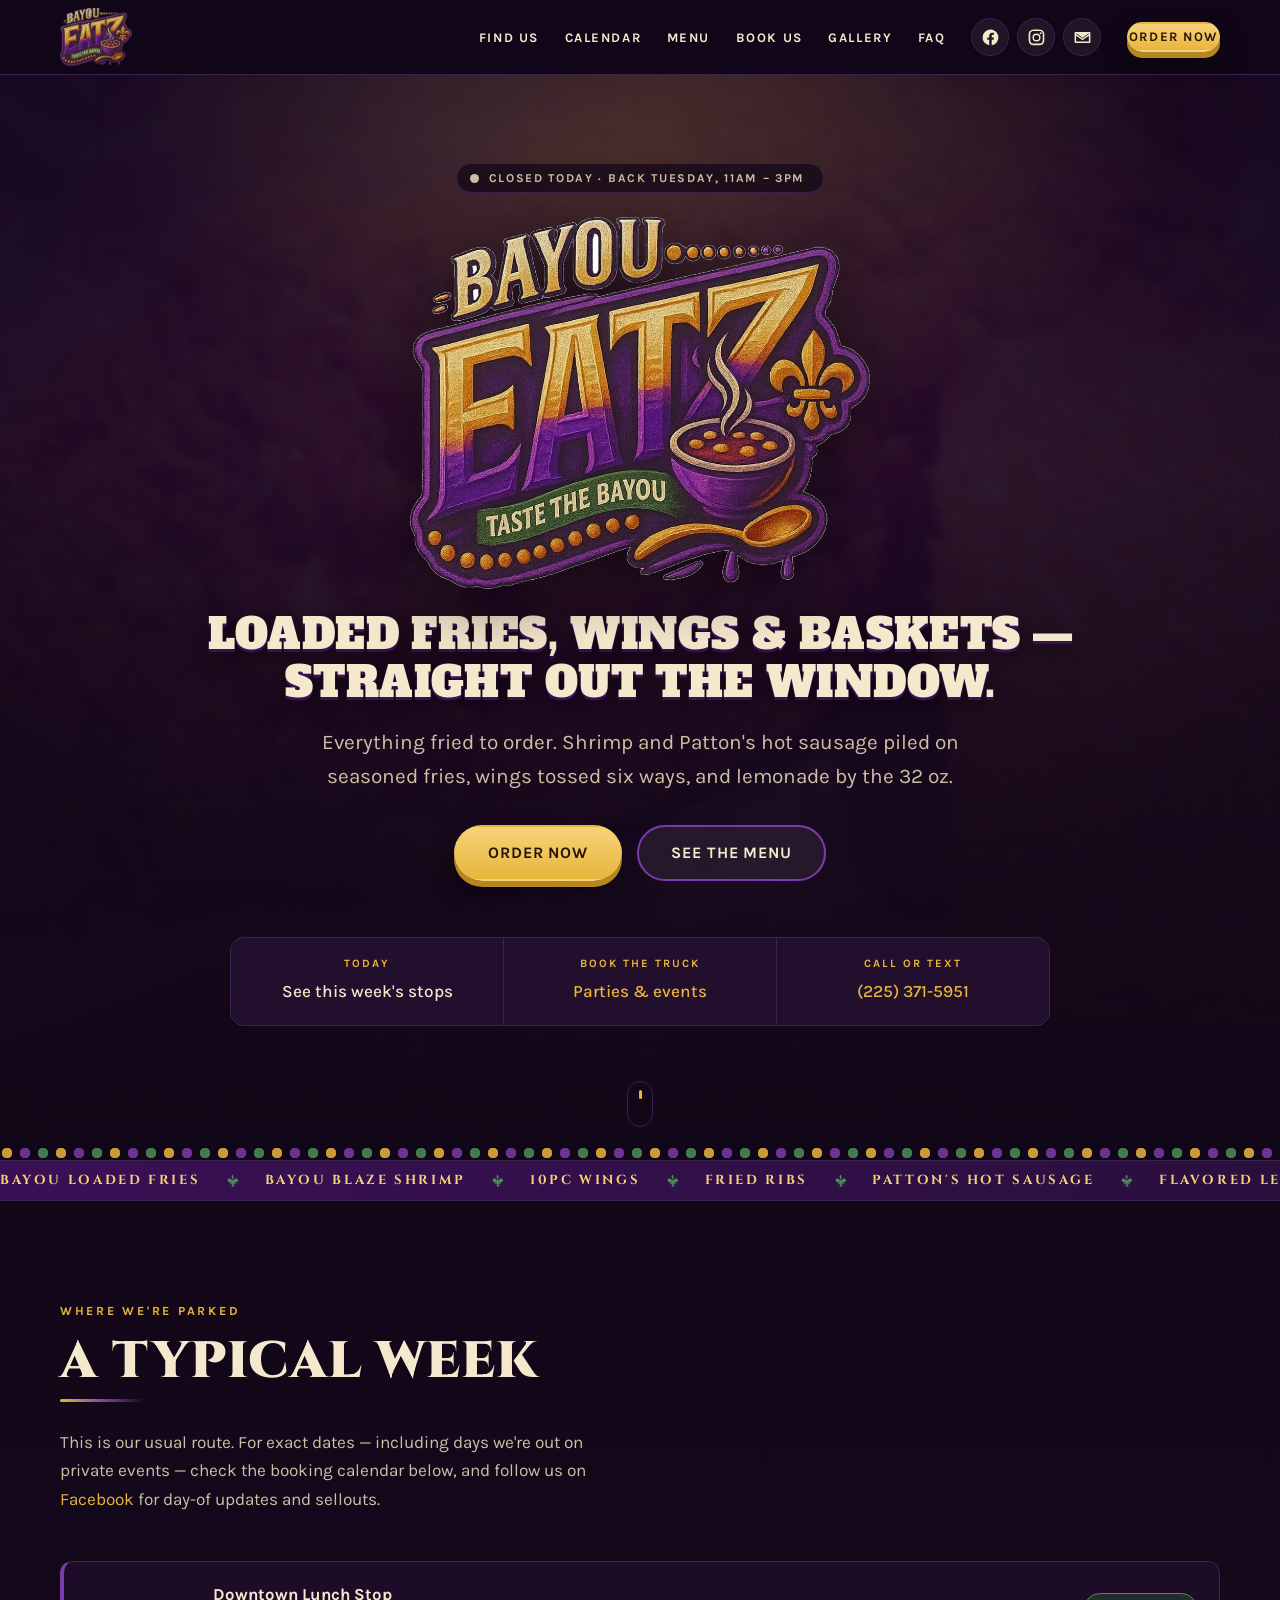
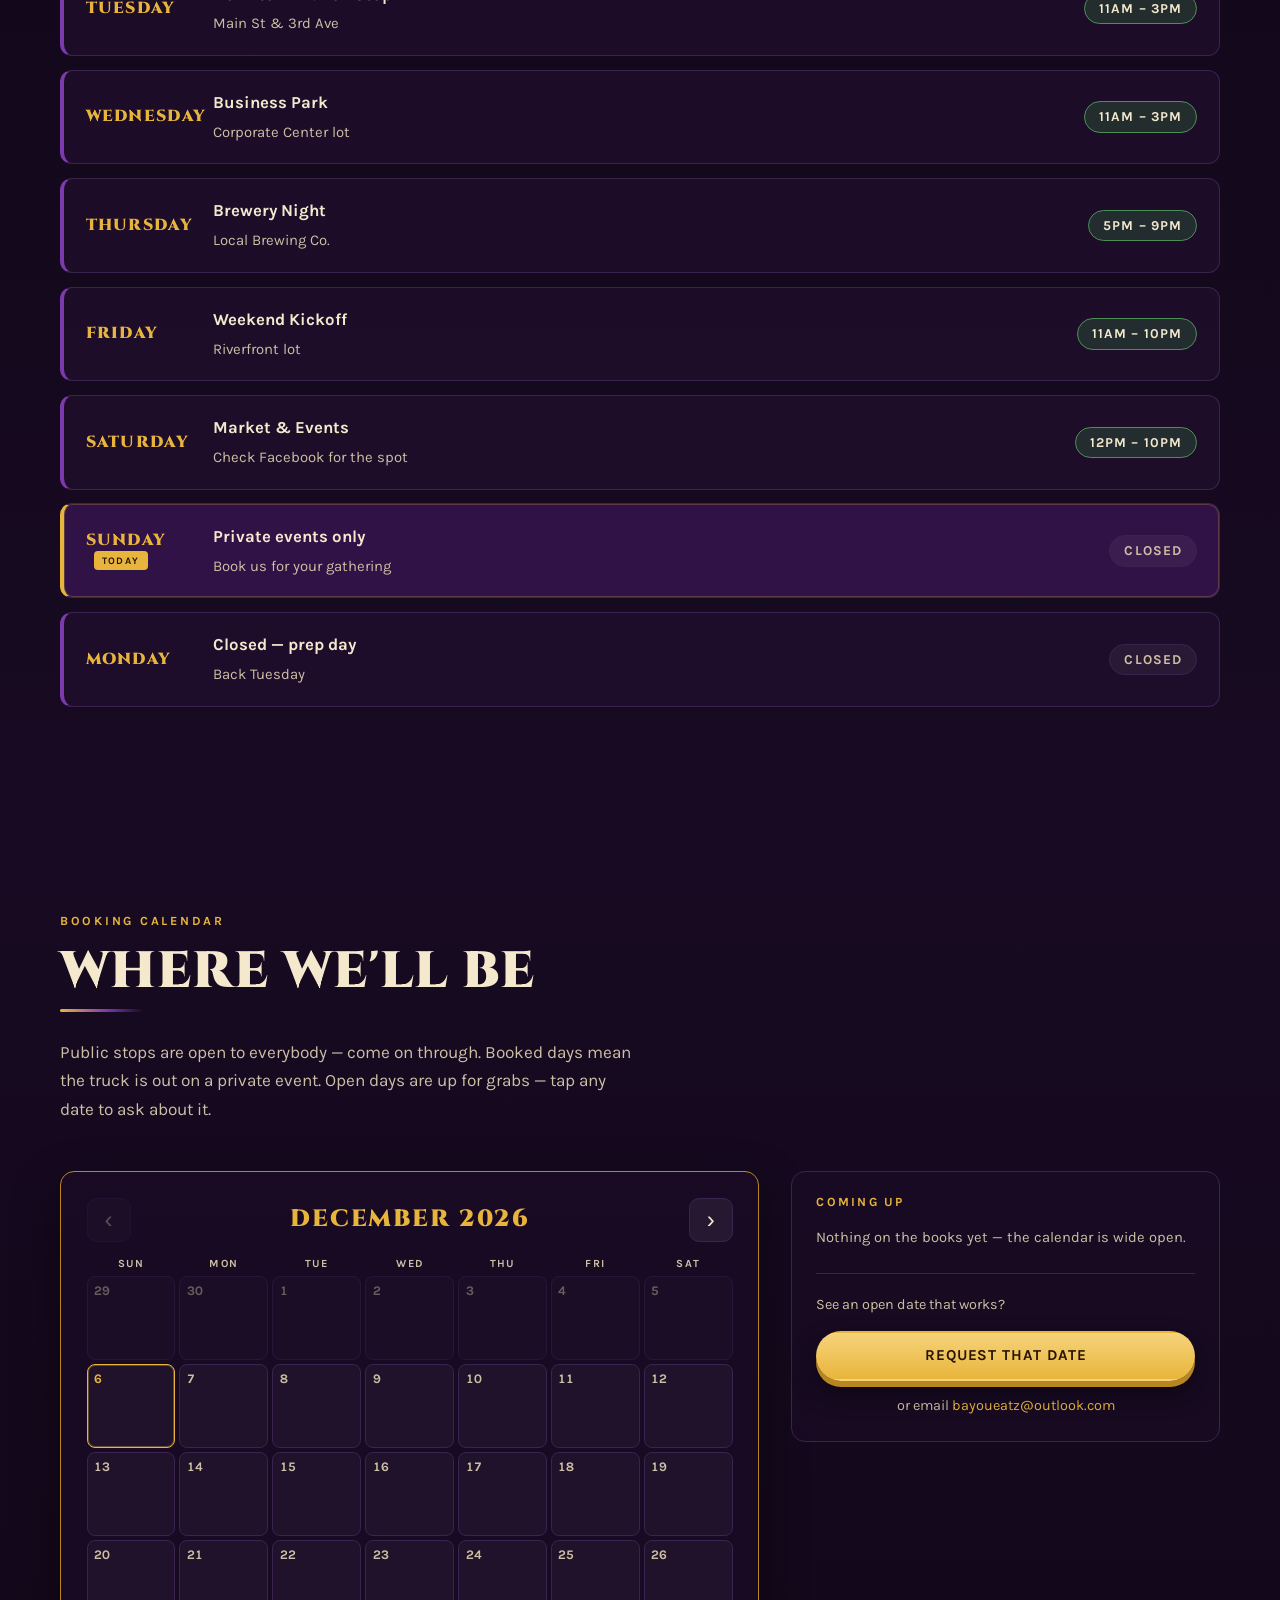
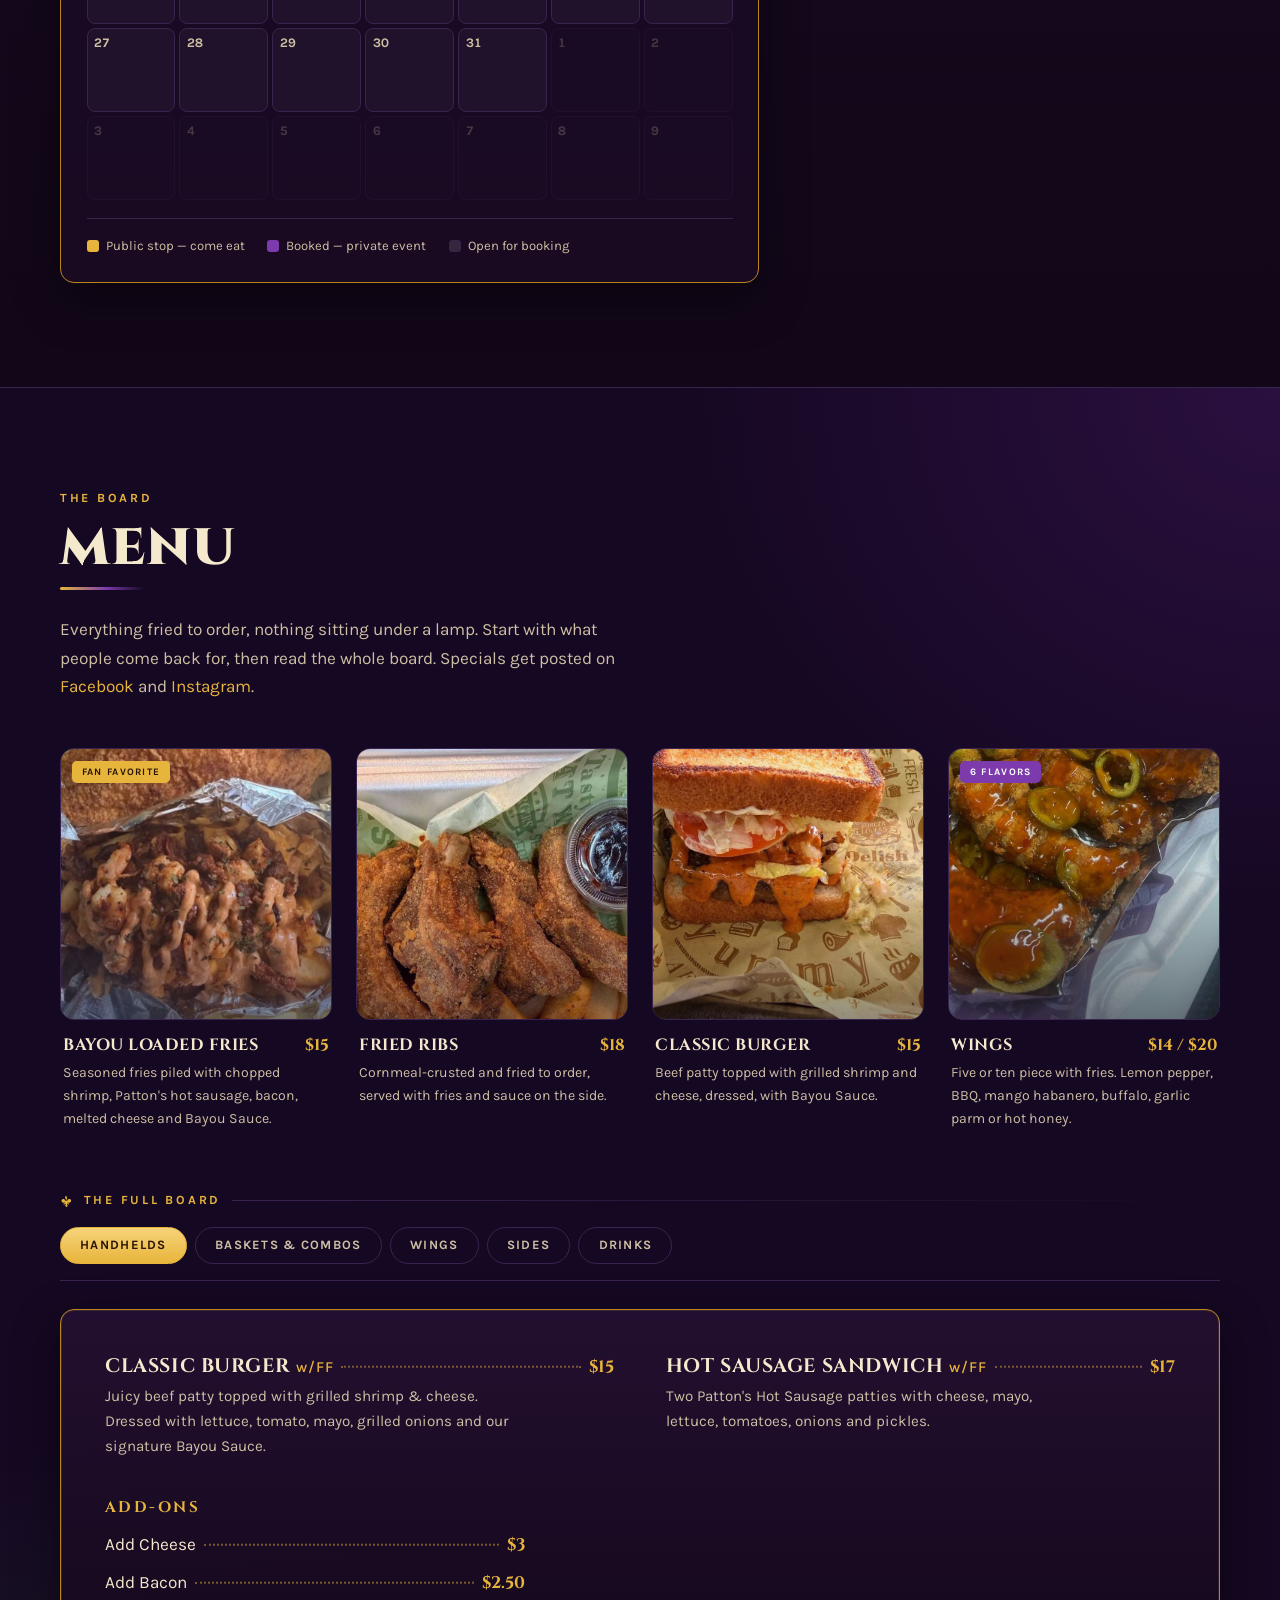
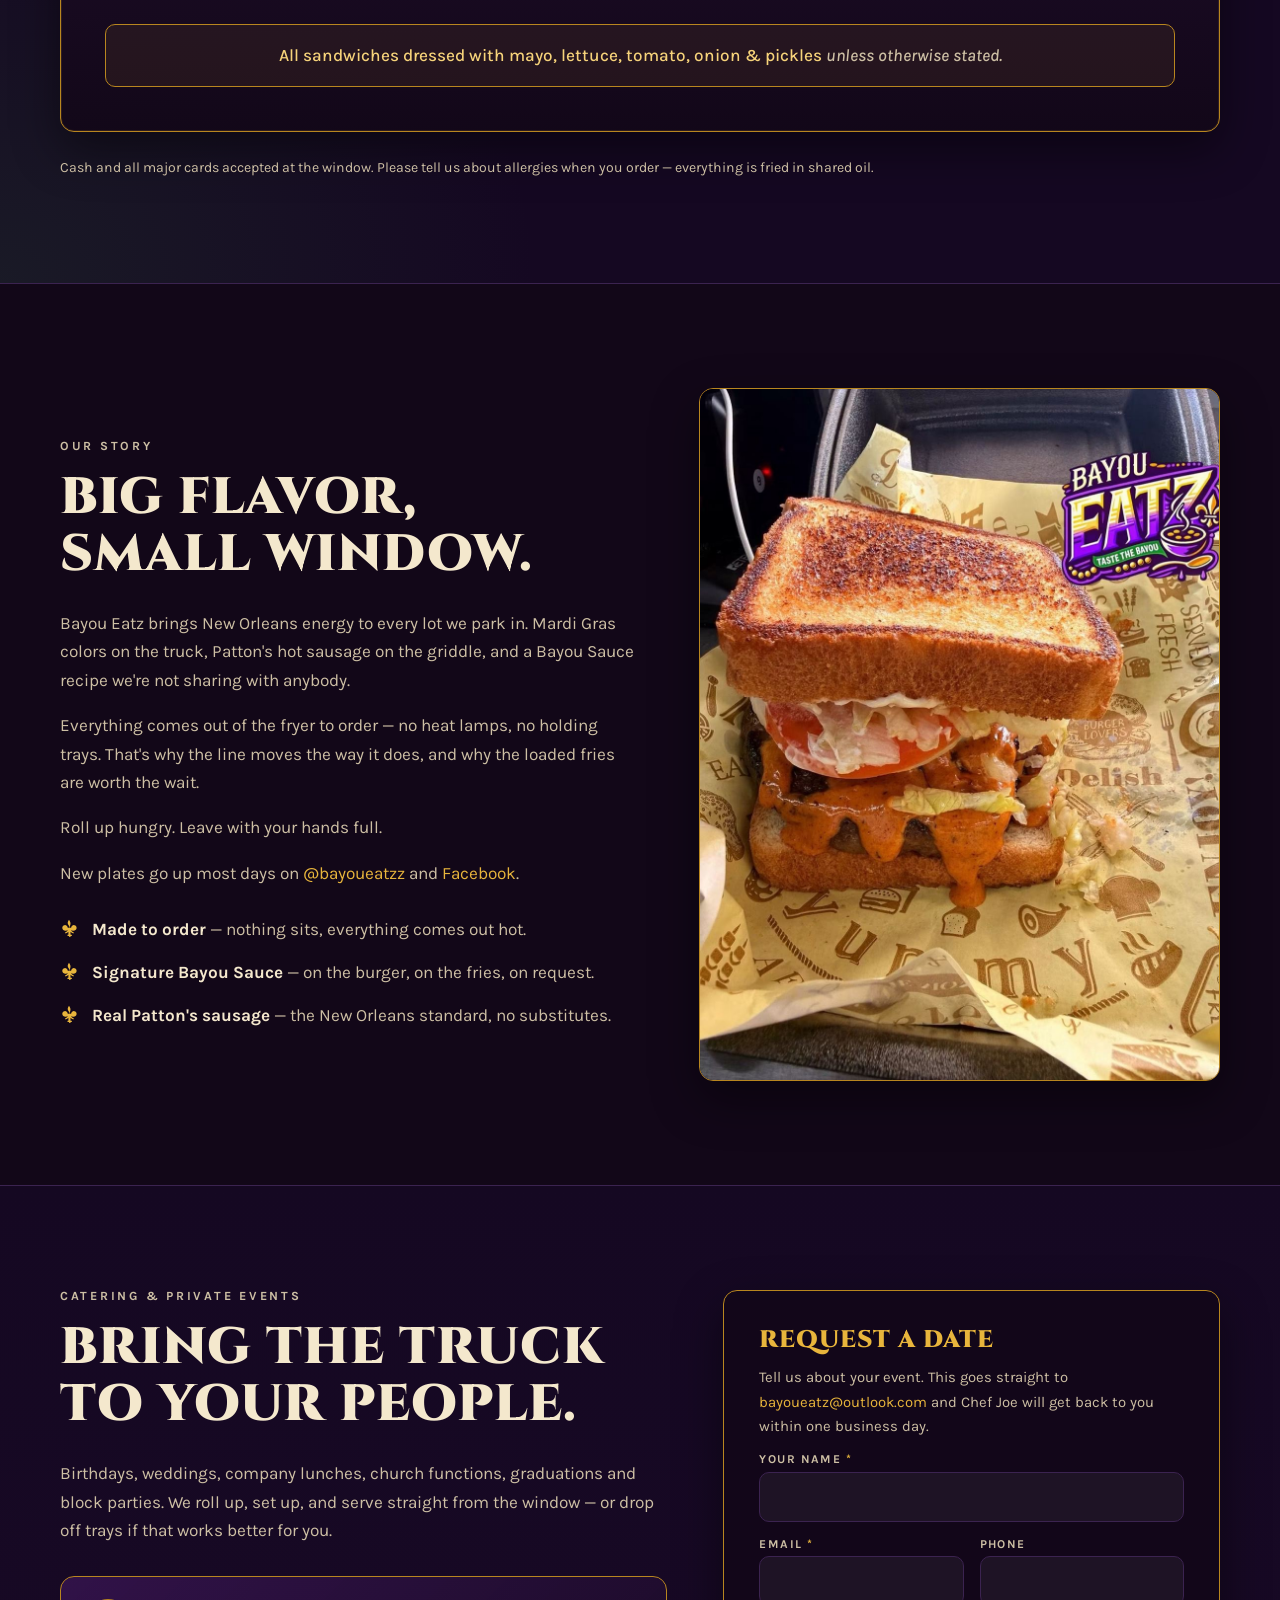
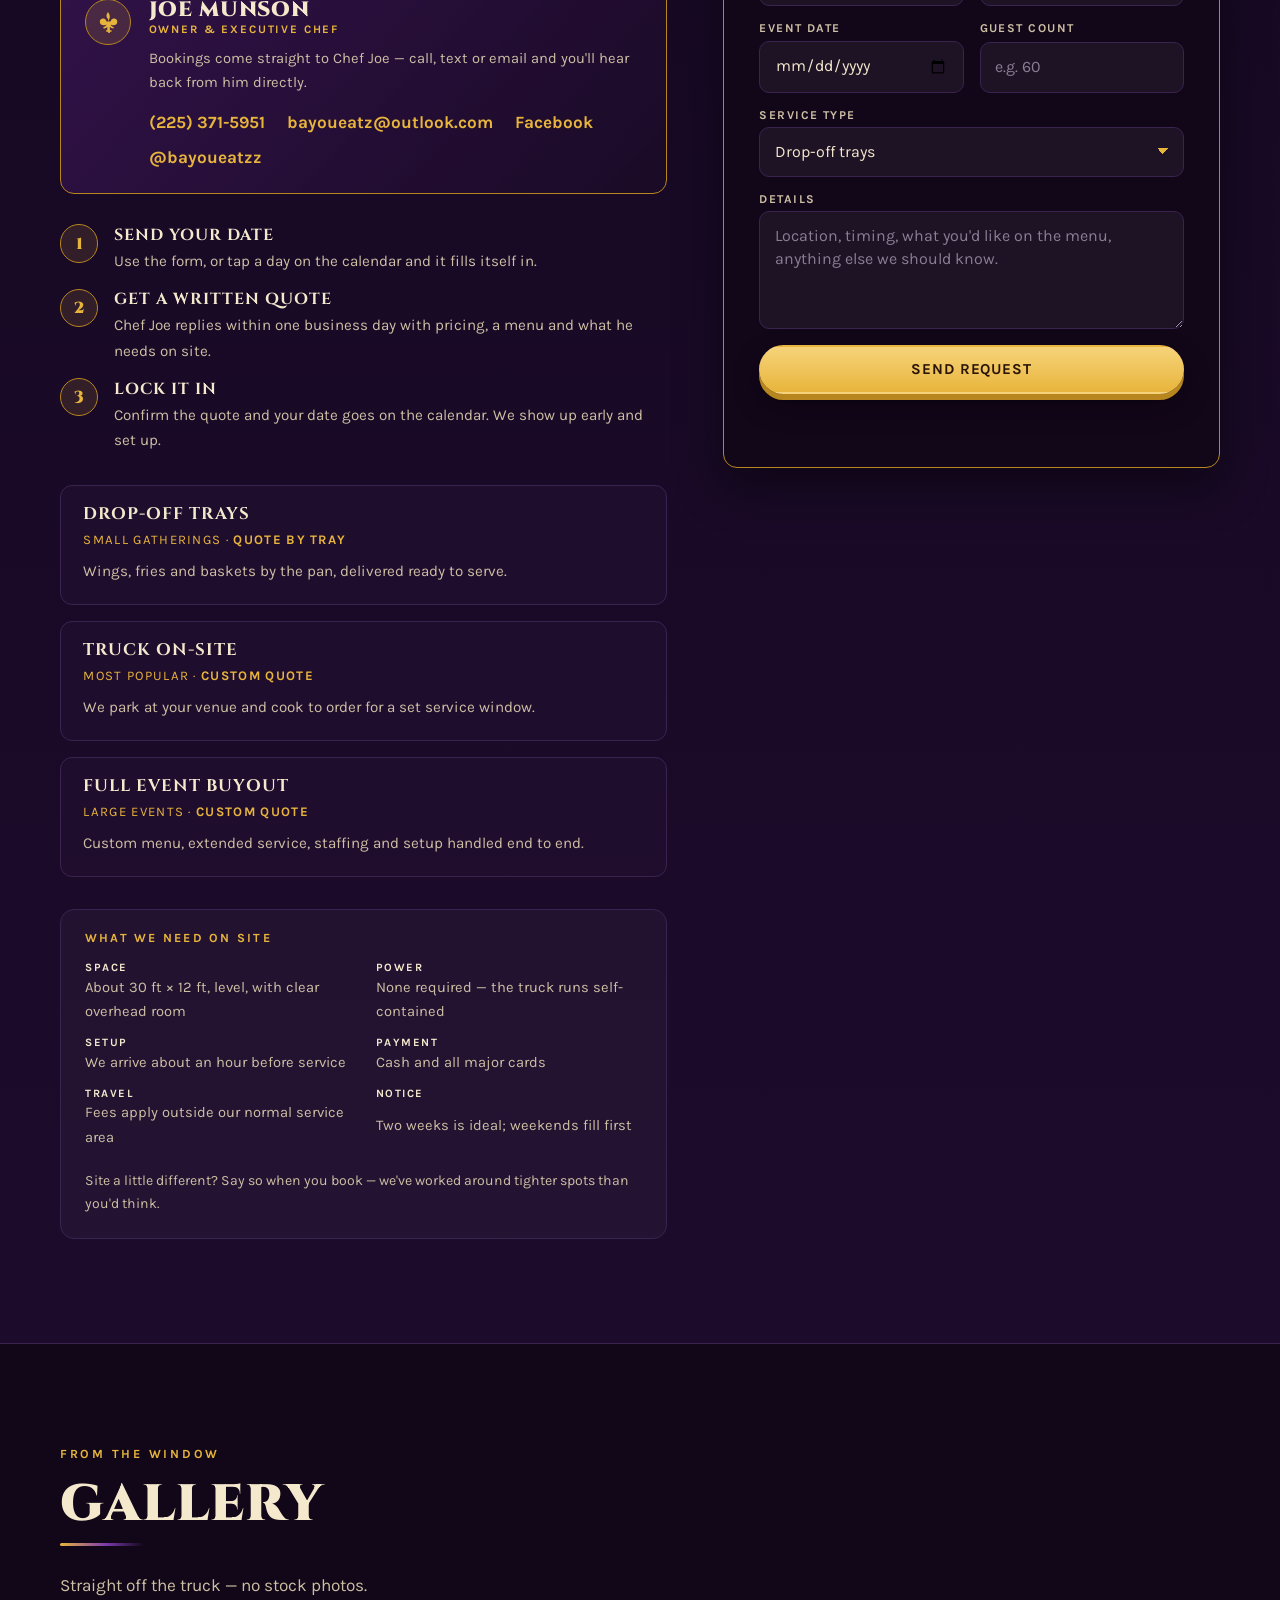
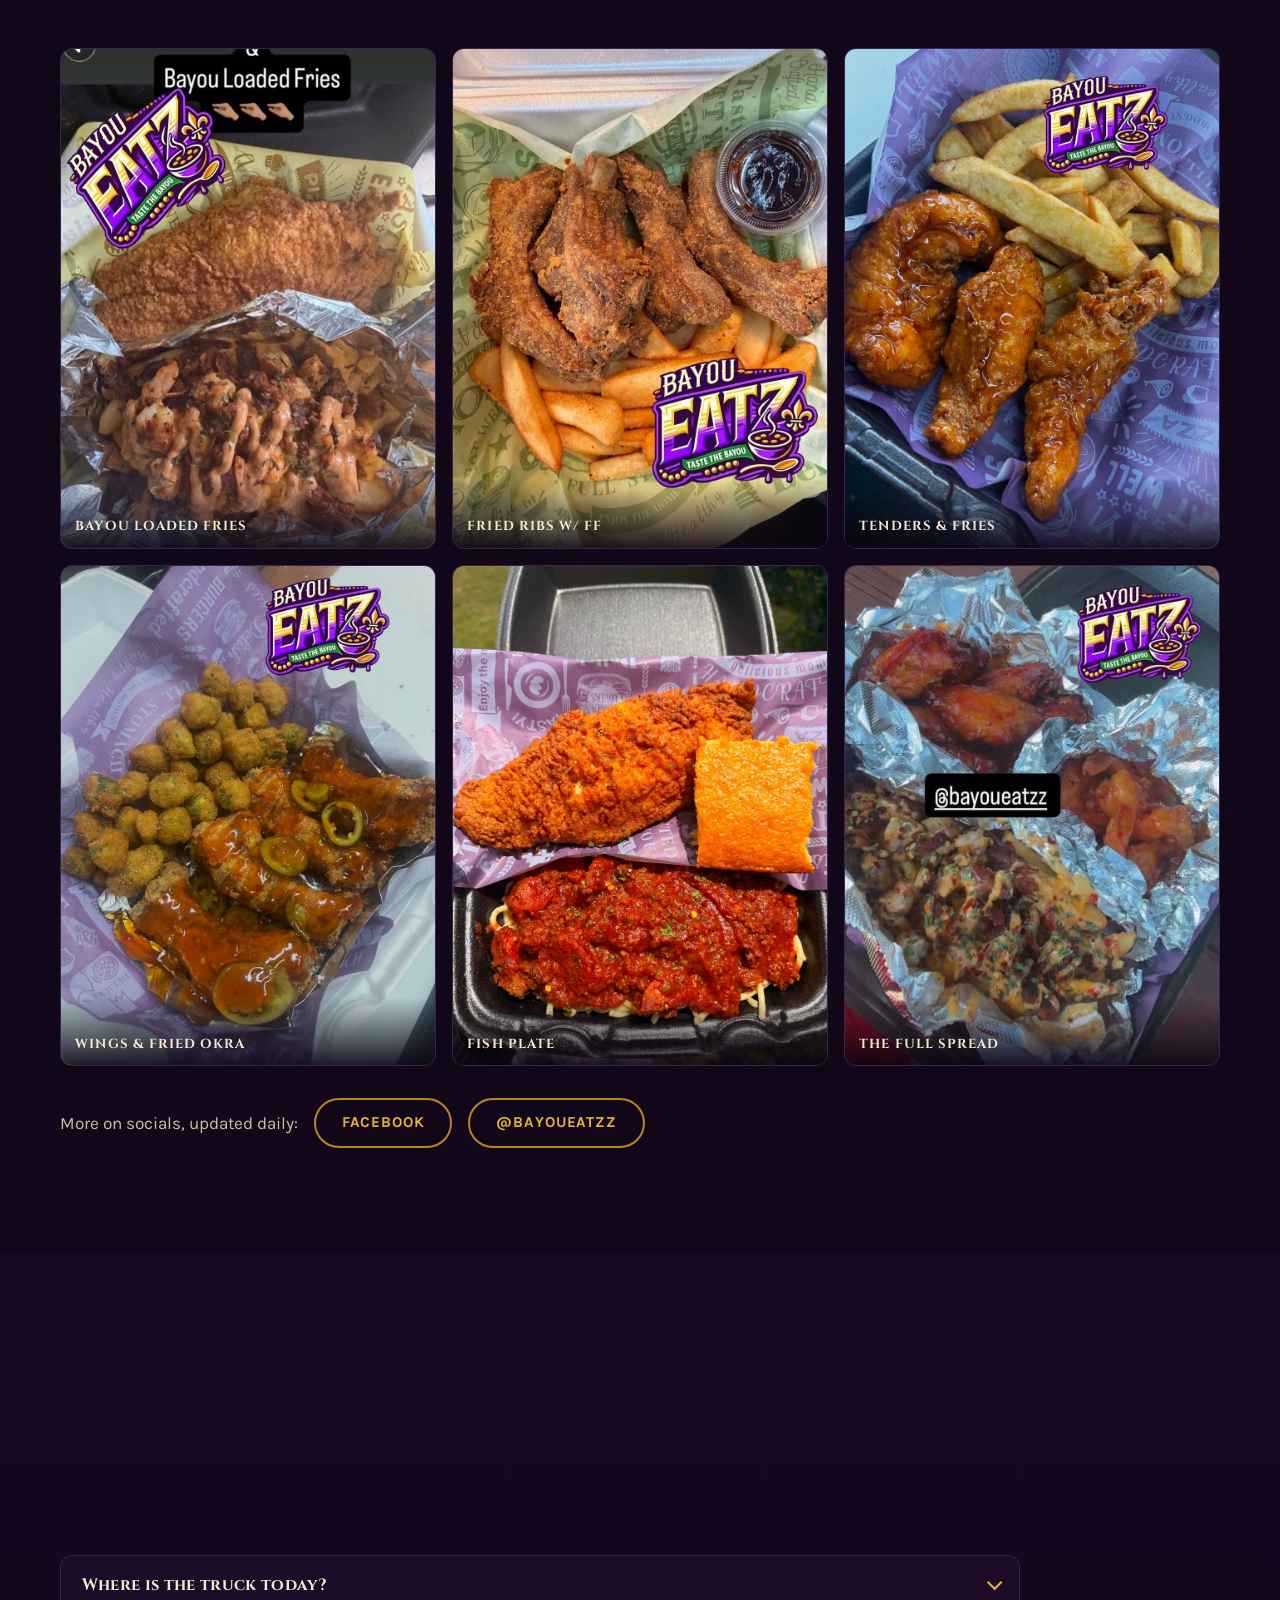
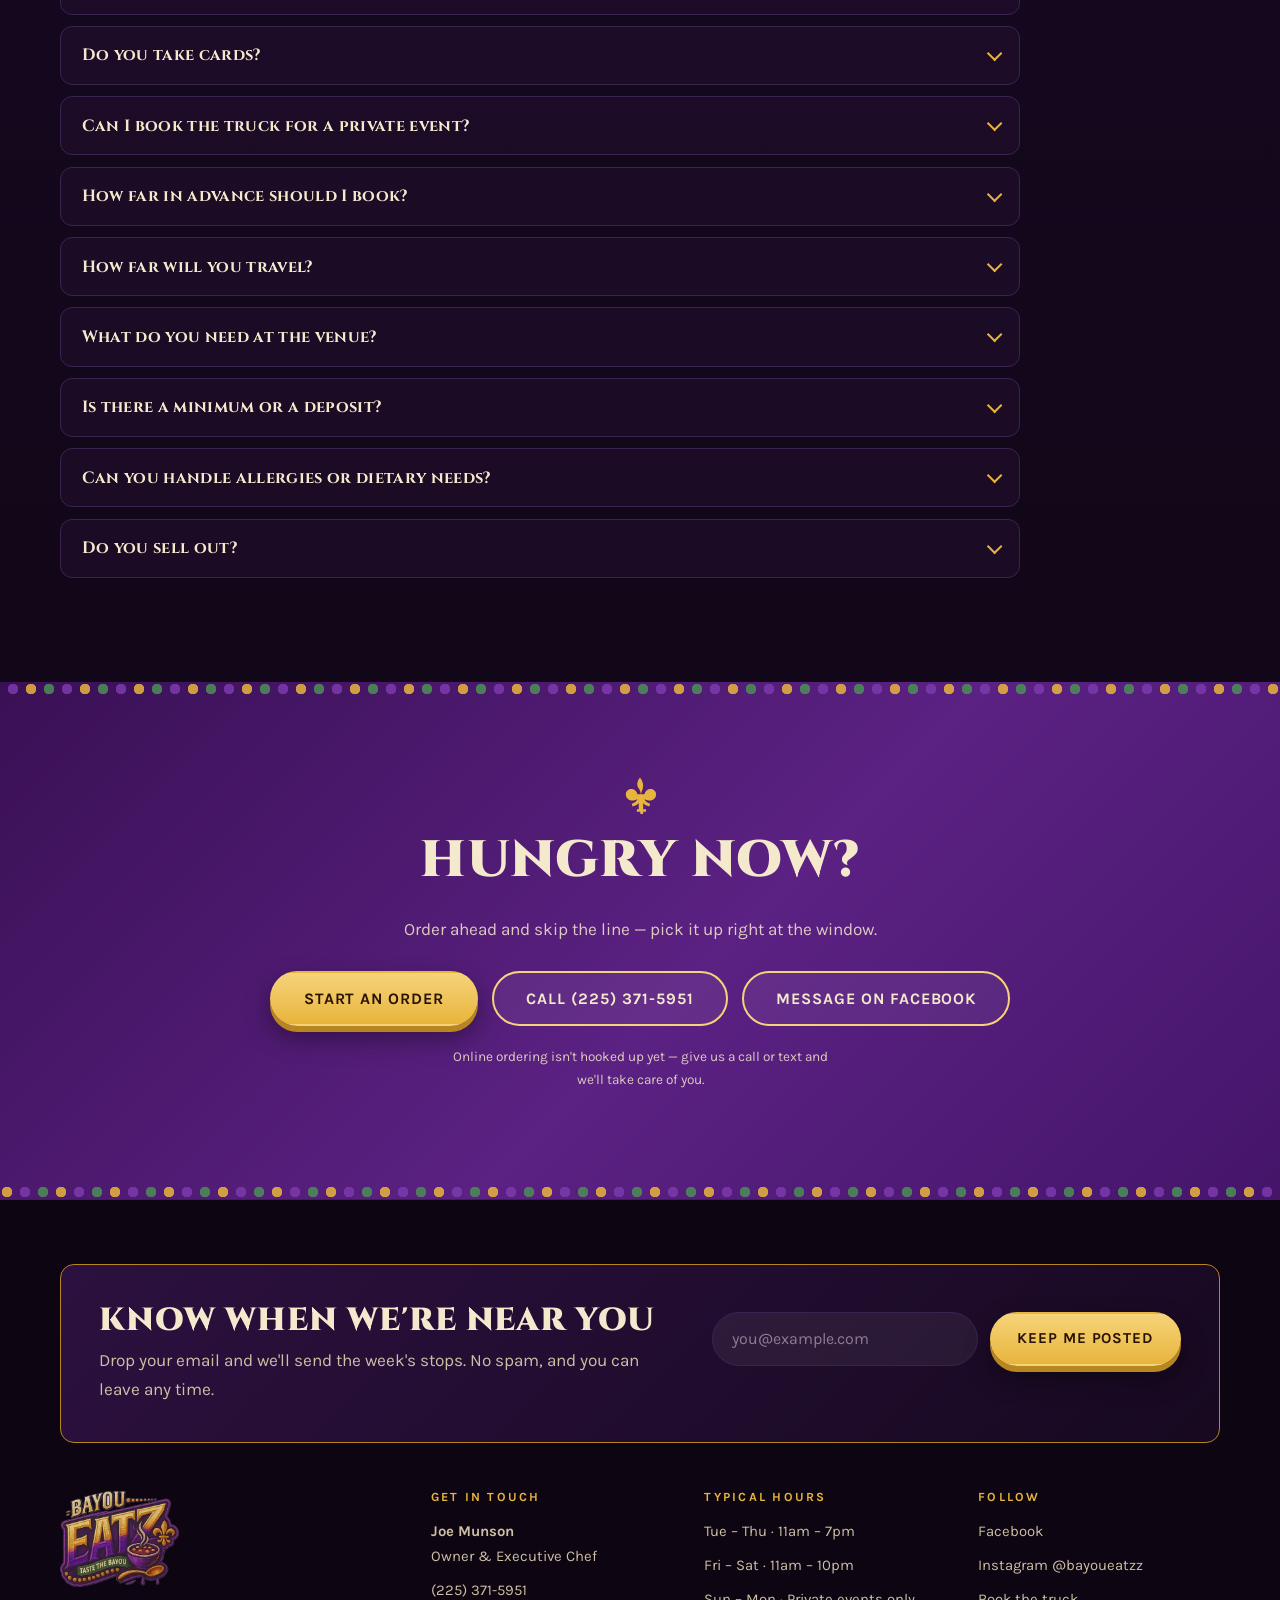
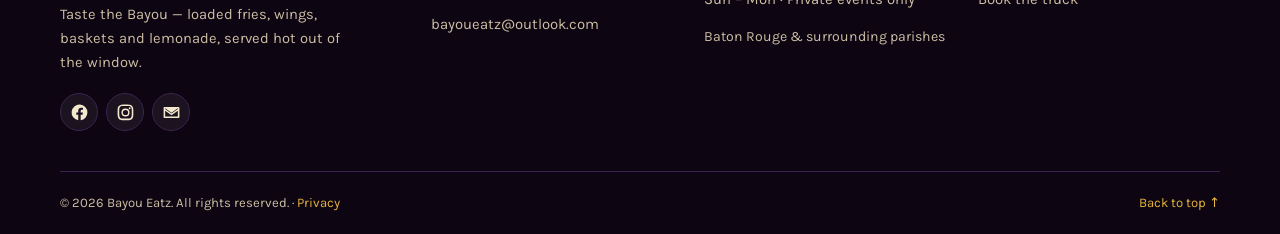
==== commit c2de178c: "Rework the UI and put photographs on the menu The site read like a well-organised document. Fried fo" ====
--- a/index.html
+++ b/index.html
@@ -98,17 +98,30 @@
 
   <!-- ════════════ HERO ════════════ -->
   <section class="hero">
-    <div class="hero-glow" aria-hidden="true"></div>
+    <div class="hero-media" aria-hidden="true">
+      <img class="hero-bg" src="assets/img/hero-bg.jpg" alt="" width="1800" height="1200" fetchpriority="high" data-parallax>
+      <div class="hero-scrim"></div>
+      <div class="hero-glow"></div>
+    </div>
+
     <div class="wrap hero-inner">
+      <p class="status-pill" data-status-pill>
+        <span class="status-dot" aria-hidden="true"></span>
+        <span data-status-text>Check the calendar</span>
+      </p>
+
       <h1 class="hero-logo">
         <img src="assets/img/logo.webp" alt="Bayou Eatz — Taste the Bayou" width="900" height="728" fetchpriority="high">
       </h1>
+
       <p class="hero-tagline">Loaded fries, wings &amp; baskets —<br>straight out the window.</p>
       <p class="lede">Everything fried to order. Shrimp and Patton's hot sausage piled on seasoned fries, wings tossed six ways, and lemonade by the 32&nbsp;oz.</p>
+
       <div class="hero-actions">
         <a class="btn btn-primary btn-lg" href="#order" data-order-link>Order Now</a>
         <a class="btn btn-ghost btn-lg" href="#menu">See the Menu</a>
       </div>
+
       <dl class="hero-facts">
         <div><dt>Today</dt><dd data-hero-next>Check the calendar</dd></div>
         <div><dt>Book the truck</dt><dd><a href="#catering">Parties &amp; events</a></dd></div>
@@ -116,6 +129,11 @@
         <div><dt>Call or text</dt><dd><a href="tel:+12253715951" data-phone>(225) 371-5951</a></dd></div>
       </dl>
     </div>
+
+    <a class="hero-scroll" href="#find-us" aria-label="Scroll to the schedule">
+      <span class="hero-scroll-line" aria-hidden="true"></span>
+    </a>
+
     <div class="beads" aria-hidden="true"></div>
     <div class="hero-strip" aria-hidden="true">
       <div class="hero-strip-track">
@@ -191,8 +209,51 @@
       <header class="section-head">
         <p class="eyebrow">The board</p>
         <h2>Menu</h2>
-        <p class="section-sub">Everything fried to order. Prices and items subject to change — specials get posted on <a href="https://www.facebook.com/Bayoueatz" data-facebook target="_blank" rel="noopener">Facebook</a> and <a href="https://www.instagram.com/bayoueatzz/" data-instagram target="_blank" rel="noopener">Instagram</a>.</p>
+        <p class="section-sub">Everything fried to order, nothing sitting under a lamp. Start with what people come back for, then read the whole board. Specials get posted on <a href="https://www.facebook.com/Bayoueatz" data-facebook target="_blank" rel="noopener">Facebook</a> and <a href="https://www.instagram.com/bayoueatzz/" data-instagram target="_blank" rel="noopener">Instagram</a>.</p>
       </header>
+
+      <ul class="favorites">
+        <li class="fav">
+          <a class="fav-media" href="#panel-sides" data-menu-jump="sides">
+            <img src="assets/img/m-loaded-fries.jpg" alt="Bayou Loaded Fries topped with shrimp, hot sausage, bacon and cheese" loading="lazy" width="720" height="720">
+            <span class="fav-badge">Fan favorite</span>
+          </a>
+          <div class="fav-body">
+            <p class="fav-head"><span class="fav-name">Bayou Loaded Fries</span><span class="fav-price">$15</span></p>
+            <p class="fav-desc">Seasoned fries piled with chopped shrimp, Patton's hot sausage, bacon, melted cheese and Bayou Sauce.</p>
+          </div>
+        </li>
+        <li class="fav">
+          <a class="fav-media" href="#panel-baskets" data-menu-jump="baskets">
+            <img src="assets/img/m-fried-ribs.jpg" alt="Fried ribs served over seasoned fries with dipping sauce" loading="lazy" width="720" height="720">
+          </a>
+          <div class="fav-body">
+            <p class="fav-head"><span class="fav-name">Fried Ribs</span><span class="fav-price">$18</span></p>
+            <p class="fav-desc">Cornmeal-crusted and fried to order, served with fries and sauce on the side.</p>
+          </div>
+        </li>
+        <li class="fav">
+          <a class="fav-media" href="#panel-handhelds" data-menu-jump="handhelds">
+            <img src="assets/img/m-burger.jpg" alt="The Classic Burger on toasted Texas toast with Bayou Sauce" loading="lazy" width="720" height="720">
+          </a>
+          <div class="fav-body">
+            <p class="fav-head"><span class="fav-name">Classic Burger</span><span class="fav-price">$15</span></p>
+            <p class="fav-desc">Beef patty topped with grilled shrimp and cheese, dressed, with Bayou Sauce.</p>
+          </div>
+        </li>
+        <li class="fav">
+          <a class="fav-media" href="#panel-wings" data-menu-jump="wings">
+            <img src="assets/img/m-wings.jpg" alt="Wings tossed in sauce with sliced jalapeños" loading="lazy" width="720" height="720">
+            <span class="fav-badge fav-badge-alt">6 flavors</span>
+          </a>
+          <div class="fav-body">
+            <p class="fav-head"><span class="fav-name">Wings</span><span class="fav-price">$14 / $20</span></p>
+            <p class="fav-desc">Five or ten piece with fries. Lemon pepper, BBQ, mango habanero, buffalo, garlic parm or hot honey.</p>
+          </div>
+        </li>
+      </ul>
+
+      <p class="menu-board-label"><span class="fdl" aria-hidden="true"></span> The full board</p>
 
       <div class="menu-tabs" role="tablist" aria-label="Menu categories">
         <button role="tab" id="tab-handhelds" aria-controls="panel-handhelds" aria-selected="true">Handhelds</button>
@@ -237,7 +298,7 @@
               <p class="menu-item-head"><span class="dish">Fried Ribs <span class="qual">w/FF</span></span><span class="dots" aria-hidden="true"></span><span class="price">$18</span></p>
             </li>
             <li class="menu-item">
-              <p class="menu-item-head"><span class="dish">Bayou Blaze Shrimp <span class="qual">w/FF</span></span><span class="dots" aria-hidden="true"></span><span class="price">$18</span></p>
+              <p class="menu-item-head"><span class="dish">Bayou Blaze Shrimp <span class="qual">w/FF</span> <span class="heat" title="Sweet &amp; spicy">🌶</span></span><span class="dots" aria-hidden="true"></span><span class="price">$18</span></p>
               <p class="desc">Golden fried shrimp tossed in our house sweet &amp; spicy sauce.</p>
             </li>
             <li class="menu-item">
@@ -269,8 +330,8 @@
             <ul class="flavor-list">
               <li>Lemon Pepper</li>
               <li>BBQ</li>
-              <li>Mango Habanero</li>
-              <li>Buffalo</li>
+              <li>Mango Habanero <span class="heat" title="Hot">🌶</span></li>
+              <li>Buffalo <span class="heat" title="Medium">🌶</span></li>
               <li>Garlic Parmesan</li>
               <li>Hot Honey</li>
             </ul>
@@ -506,27 +567,27 @@
 
       <div class="gallery-grid">
         <figure class="gallery-item">
-          <img src="assets/img/bayou-loaded-fries.jpg" alt="Bayou Loaded Fries topped with shrimp, hot sausage, bacon and Bayou Sauce, served with fried fish" loading="lazy" width="1050" height="1400">
+          <img data-lightbox src="assets/img/bayou-loaded-fries.jpg" alt="Bayou Loaded Fries topped with shrimp, hot sausage, bacon and Bayou Sauce, served with fried fish" loading="lazy" width="1050" height="1400">
           <figcaption>Bayou Loaded Fries</figcaption>
         </figure>
         <figure class="gallery-item">
-          <img src="assets/img/fried-ribs.jpg" alt="Fried ribs over seasoned fries with a side of dipping sauce" loading="lazy" width="900" height="1200">
+          <img data-lightbox src="assets/img/fried-ribs.jpg" alt="Fried ribs over seasoned fries with a side of dipping sauce" loading="lazy" width="900" height="1200">
           <figcaption>Fried Ribs w/ FF</figcaption>
         </figure>
         <figure class="gallery-item">
-          <img src="assets/img/chicken-tenders.jpg" alt="Sauced chicken tenders with a basket of steak fries" loading="lazy" width="900" height="1200">
+          <img data-lightbox src="assets/img/chicken-tenders.jpg" alt="Sauced chicken tenders with a basket of steak fries" loading="lazy" width="900" height="1200">
           <figcaption>Tenders &amp; Fries</figcaption>
         </figure>
         <figure class="gallery-item">
-          <img src="assets/img/wings-fried-okra.jpg" alt="Wings tossed in sauce with sliced jalapeños alongside fried okra" loading="lazy" width="900" height="1200">
+          <img data-lightbox src="assets/img/wings-fried-okra.jpg" alt="Wings tossed in sauce with sliced jalapeños alongside fried okra" loading="lazy" width="900" height="1200">
           <figcaption>Wings &amp; Fried Okra</figcaption>
         </figure>
         <figure class="gallery-item">
-          <img src="assets/img/fish-plate.jpg" alt="Fried fish with garlic bread and spaghetti in meat sauce" loading="lazy" width="1050" height="1400">
+          <img data-lightbox src="assets/img/fish-plate.jpg" alt="Fried fish with garlic bread and spaghetti in meat sauce" loading="lazy" width="1050" height="1400">
           <figcaption>Fish Plate</figcaption>
         </figure>
         <figure class="gallery-item">
-          <img src="assets/img/wings-shrimp-fries.jpg" alt="BBQ wings, sauced shrimp and loaded fries laid out in foil" loading="lazy" width="900" height="1200">
+          <img data-lightbox src="assets/img/wings-shrimp-fries.jpg" alt="BBQ wings, sauced shrimp and loaded fries laid out in foil" loading="lazy" width="900" height="1200">
           <figcaption>The Full Spread</figcaption>
         </figure>
       </div>
@@ -666,6 +727,36 @@
   </div>
 </footer>
 
+
+<!-- ════════════ LIGHTBOX ════════════ -->
+<dialog class="lightbox" data-lightbox-dialog aria-label="Photo viewer">
+  <button class="lightbox-close" data-lightbox-close type="button" aria-label="Close">&times;</button>
+  <button class="lightbox-nav lightbox-prev" data-lightbox-prev type="button" aria-label="Previous photo">&#8249;</button>
+  <figure class="lightbox-figure">
+    <img data-lightbox-img src="" alt="">
+    <figcaption data-lightbox-caption></figcaption>
+  </figure>
+  <button class="lightbox-nav lightbox-next" data-lightbox-next type="button" aria-label="Next photo">&#8250;</button>
+</dialog>
+
+<!-- ════════════ MOBILE ACTION BAR ════════════ -->
+<!-- Phones are where a food truck gets found; keep calling and booking
+     one thumb-reach away no matter how far down the page you are. -->
+<div class="action-bar" data-action-bar>
+  <a class="action-bar-btn" href="tel:+12253715951" data-phone-href>
+    <svg viewBox="0 0 24 24" aria-hidden="true"><path d="M6.6 10.8a15.1 15.1 0 0 0 6.6 6.6l2.2-2.2c.3-.3.7-.4 1-.2 1.2.4 2.4.6 3.6.6.6 0 1 .4 1 1V20c0 .6-.4 1-1 1A17 17 0 0 1 3 4c0-.6.4-1 1-1h3.5c.6 0 1 .4 1 1 0 1.3.2 2.5.6 3.6.1.4 0 .8-.2 1l-2.3 2.2z"/></svg>
+    Call
+  </a>
+  <a class="action-bar-btn" href="#calendar">
+    <svg viewBox="0 0 24 24" aria-hidden="true"><path d="M7 2v2H5a2 2 0 0 0-2 2v13a2 2 0 0 0 2 2h14a2 2 0 0 0 2-2V6a2 2 0 0 0-2-2h-2V2h-2v2H9V2H7zm12 8v9H5v-9h14z"/></svg>
+    Find Us
+  </a>
+  <a class="action-bar-btn action-bar-primary" href="#catering">
+    <svg viewBox="0 0 24 24" aria-hidden="true"><path d="M12 2l2.4 6.1 6.6.4-5.1 4.2 1.7 6.4L12 15.6 6.4 19.1l1.7-6.4L3 8.5l6.6-.4L12 2z"/></svg>
+    Book Us
+  </a>
+</div>
+
 <script src="assets/js/site-data.js"></script>
 <script src="assets/js/main.js"></script>
 </body>
--- a/assets/css/styles.css
+++ b/assets/css/styles.css
@@ -17,6 +17,9 @@
   --gold-dk:      #b8861f;
   --green:        #2f6b3a;
   --green-lt:     #4b8f56;
+  /* Pulled from the sauce in the photos — used only for heat and "live" cues */
+  --ember:        #d8541f;
+  --ember-lt:     #f07a3c;
   --cream:        #f4e8cd;
   --cream-dim:    #cdbfa4;
 
@@ -37,6 +40,11 @@
   --pad: clamp(1.1rem, 4vw, 2rem);
   --radius: 14px;
   --shadow: 0 18px 48px rgb(0 0 0 / .45);
+  --shadow-lift: 0 26px 60px rgb(0 0 0 / .55);
+  --ease: cubic-bezier(.22, .68, .36, 1);
+
+  /* Fine print grain, echoing the textured look of the logo artwork */
+  --grain: url("data:image/svg+xml,%3Csvg xmlns='http://www.w3.org/2000/svg' width='140' height='140'%3E%3Cfilter id='n'%3E%3CfeTurbulence type='fractalNoise' baseFrequency='.85' numOctaves='3'/%3E%3C/filter%3E%3Crect width='140' height='140' filter='url(%23n)' opacity='.42'/%3E%3C/svg%3E");
 
   /* Fleur-de-lis mask, reused as a bullet and divider glyph */
   --fdl-src: url("data:image/svg+xml,%3Csvg xmlns='http://www.w3.org/2000/svg' viewBox='0 0 24 24'%3E%3Cpath d='M12 1c1.9 2.6 2.5 5 1.6 7.3-.5 1.3-.9 2-.9 3.2h2.1c.6-2.3 2.3-3.6 4.3-3.3 2.1.3 3.3 2 3 4-.3 2.2-2.3 3.6-4.8 3.3-.9-.1-1.7-.4-2.5-.9.6 1.6 1.9 2.6 3.6 3l-.5 1.6c-1.7-.3-3-1-3.9-2.1V21h1.8v1.6h-1.8V24h-1.8v-1.4H10V21h1.2v-3.9c-.9 1.1-2.2 1.8-3.9 2.1l-.5-1.6c1.7-.4 3-1.4 3.6-3-.8.5-1.6.8-2.5.9-2.5.3-4.5-1.1-4.8-3.3-.3-2 .9-3.7 3-4 2-.3 3.7 1 4.3 3.3h2.1c0-1.2-.4-1.9-.9-3.2C9.5 6 10.1 3.6 12 1z'/%3E%3C/svg%3E");
@@ -53,9 +61,17 @@
   overflow-x: hidden;
 }
 img { max-width: 100%; height: auto; display: block; }
+
+/* Page-wide grain. Sits above the backgrounds, below everything clickable. */
+body::after {
+  content: ""; position: fixed; inset: 0; z-index: 1;
+  background-image: var(--grain);
+  opacity: .05; pointer-events: none; mix-blend-mode: overlay;
+}
+.site-header, main, .site-footer, .lightbox, .action-bar { position: relative; z-index: 2; }
 a { color: var(--gold); text-decoration: none; }
 a:hover { color: var(--gold-lt); }
-h1, h2, h3 { line-height: 1.12; margin: 0 0 .5em; }
+h1, h2, h3 { line-height: 1.12; margin: 0 0 .5em; text-wrap: balance; }
 p { margin: 0 0 1em; }
 ul, ol { margin: 0; padding: 0; list-style: none; }
 code { font-family: ui-monospace, Menlo, Consolas, monospace; font-size: .9em; color: var(--gold-lt); }
@@ -119,8 +135,16 @@
   transition: transform .15s ease, background-color .2s, color .2s, border-color .2s, box-shadow .2s;
   white-space: nowrap;
 }
+.btn { position: relative; overflow: hidden; isolation: isolate; }
 .btn:hover { transform: translateY(-2px); }
 .btn:active { transform: translateY(0); }
+/* a light sweeps across on hover — one beat, not a loop */
+.btn::after {
+  content: ""; position: absolute; inset: 0; z-index: -1;
+  background: linear-gradient(105deg, transparent 35%, rgb(255 255 255 / .38) 50%, transparent 65%);
+  transform: translateX(-120%);
+}
+.btn:hover::after { transition: transform .6s var(--ease); transform: translateX(120%); }
 
 .btn-primary {
   background: linear-gradient(180deg, var(--gold-lt), var(--gold));
@@ -208,19 +232,80 @@
 /* ── Hero ────────────────────────────────────────────────────────── */
 .hero {
   position: relative;
-  padding: clamp(3.5rem, 9vw, 7rem) 0 0;
+  padding: clamp(3rem, 8vw, 5.5rem) 0 0;
+  background: var(--ink);
+  overflow: hidden;
+  isolation: isolate;
+}
+.hero-media { position: absolute; inset: 0; z-index: -1; overflow: hidden; }
+.hero-bg {
+  width: 100%; height: 118%;
+  object-fit: cover;
+  will-change: transform;
+}
+/* Two scrims: one to sink the photo, one to seat the section on the page
+   below it so there's no seam. */
+.hero-scrim {
+  position: absolute; inset: 0;
   background:
-    radial-gradient(120% 90% at 78% 8%, rgb(123 58 173 / .5), transparent 60%),
-    radial-gradient(90% 70% at 8% 100%, rgb(47 107 58 / .28), transparent 62%),
-    linear-gradient(180deg, #1c0a28, var(--ink) 78%);
-  overflow: hidden;
+    radial-gradient(90% 70% at 50% 22%, rgb(18 7 24 / .18), rgb(18 7 24 / .82) 78%),
+    linear-gradient(180deg, rgb(18 7 24 / .55) 0%, rgb(18 7 24 / .2) 35%, var(--ink) 97%);
 }
 .hero-glow {
-  position: absolute; inset: -30% -10% auto; height: 70%;
-  background: radial-gradient(50% 60% at 50% 40%, rgb(232 181 60 / .22), transparent 70%);
-  filter: blur(20px); pointer-events: none;
-}
-.hero-inner { position: relative; text-align: center; padding-bottom: clamp(2.5rem, 6vw, 4.5rem); }
+  position: absolute; inset: -20% -10% auto; height: 62%;
+  background: radial-gradient(50% 60% at 50% 40%, rgb(232 181 60 / .2), transparent 70%);
+  filter: blur(24px); pointer-events: none;
+}
+
+/* live status */
+.status-pill {
+  display: inline-flex; align-items: center; gap: .6rem;
+  margin: 0 auto 1.5rem;
+  padding: .5rem 1.1rem .5rem .8rem;
+  border-radius: 999px;
+  border: 1px solid var(--rule);
+  background: rgb(18 7 24 / .72);
+  backdrop-filter: blur(8px);
+  font: 700 .75rem/1 var(--body);
+  letter-spacing: .14em; text-transform: uppercase; color: var(--text-dim);
+}
+.status-dot {
+  width: 9px; height: 9px; border-radius: 50%; flex: none;
+  background: var(--text-dim);
+  box-shadow: 0 0 0 0 rgb(75 143 86 / .6);
+}
+.status-pill.is-open { color: var(--cream); border-color: var(--green-lt); }
+.status-pill.is-open .status-dot {
+  background: var(--green-lt);
+  animation: livePulse 2.4s var(--ease) infinite;
+}
+.status-pill.is-booked { border-color: var(--purple-lt); color: var(--cream); }
+.status-pill.is-booked .status-dot { background: var(--purple-lt); }
+@keyframes livePulse {
+  0%   { box-shadow: 0 0 0 0 rgb(75 143 86 / .55); }
+  70%  { box-shadow: 0 0 0 9px rgb(75 143 86 / 0); }
+  100% { box-shadow: 0 0 0 0 rgb(75 143 86 / 0); }
+}
+
+/* scroll cue */
+.hero-scroll {
+  position: absolute; left: 50%; bottom: 4.6rem; z-index: 3;
+  transform: translateX(-50%);
+  width: 26px; height: 46px; border-radius: 999px;
+  border: 1px solid var(--rule);
+  display: grid; place-items: start center; padding-top: 8px;
+  background: rgb(18 7 24 / .4);
+}
+.hero-scroll-line {
+  width: 3px; height: 9px; border-radius: 2px; background: var(--gold);
+  animation: scrollHint 1.9s var(--ease) infinite;
+}
+.hero-scroll:hover { border-color: var(--gold-dk); }
+@keyframes scrollHint {
+  0%, 100% { transform: translateY(0); opacity: 1; }
+  60%      { transform: translateY(14px); opacity: 0; }
+}
+.hero-inner { position: relative; z-index: 2; text-align: center; padding-bottom: clamp(5rem, 10vw, 7.5rem); display: flex; flex-direction: column; align-items: center; }
 .hero .eyebrow { justify-content: center; }
 
 .hero-logo { margin: 0 0 1.4rem; }
@@ -258,7 +343,9 @@
   border-radius: var(--radius);
   overflow: hidden;
 }
-.hero-facts > div { background: rgb(36 16 49 / .75); padding: 1.25rem 1rem; }
+.hero-facts { backdrop-filter: blur(10px); width: 100%; }
+.hero-facts > div { background: rgb(27 11 38 / .82); padding: 1.25rem 1rem; transition: background-color .25s; }
+.hero-facts > div:hover { background: rgb(91 33 131 / .45); }
 .hero-facts dt {
   font: 700 .7rem/1 var(--body); letter-spacing: .18em;
   text-transform: uppercase; color: var(--gold); margin-bottom: .5rem;
@@ -294,6 +381,12 @@
   text-transform: uppercase;
   letter-spacing: .02em;
   color: var(--cream);
+  position: relative;
+}
+.section-head h2::after {
+  content: ""; display: block; width: 84px; height: 3px;
+  margin-top: .55rem; border-radius: 2px;
+  background: linear-gradient(90deg, var(--gold), var(--purple-lt) 55%, transparent);
 }
 .section-sub { color: var(--text-dim); max-width: 58ch; margin: 0; }
 
@@ -703,6 +796,119 @@
 .form-status.is-ok { color: var(--green-lt); }
 .form-status.is-error { color: #f0937f; }
 
+/* ── Menu: house favorites ───────────────────────────────────────── */
+/* Photographs sell fried food in a way a price list can't. Only dishes
+   whose photo genuinely shows that dish appear here. */
+.favorites {
+  display: grid; gap: clamp(1rem, 2.4vw, 1.5rem);
+  grid-template-columns: repeat(4, 1fr);
+  margin-bottom: clamp(2.5rem, 6vw, 4rem);
+}
+.fav { display: flex; flex-direction: column; }
+.fav-media {
+  display: block; position: relative;
+  aspect-ratio: 1; overflow: hidden;
+  border-radius: var(--radius);
+  border: 1px solid var(--rule);
+  background: var(--ink-2);
+  transition: border-color .3s var(--ease), transform .35s var(--ease), box-shadow .35s var(--ease);
+}
+.fav-media img {
+  width: 100%; height: 100%; object-fit: cover;
+  transition: transform .6s var(--ease), filter .35s var(--ease);
+}
+.fav-media::after {
+  content: ""; position: absolute; inset: 0;
+  background: linear-gradient(180deg, transparent 45%, rgb(11 4 16 / .55));
+  opacity: .8; transition: opacity .3s;
+}
+.fav-media:hover { border-color: var(--gold-dk); transform: translateY(-4px); box-shadow: var(--shadow-lift); }
+.fav-media:hover img { transform: scale(1.07); }
+.fav-media:hover::after { opacity: .45; }
+
+.fav-badge {
+  position: absolute; z-index: 2; top: .7rem; left: .7rem;
+  font: 700 .62rem/1 var(--body); letter-spacing: .13em; text-transform: uppercase;
+  padding: .4rem .6rem; border-radius: 5px;
+  background: var(--gold); color: #2a1405;
+}
+.fav-badge-alt { background: var(--purple-lt); color: #fff; }
+
+.fav-body { padding: .95rem .2rem 0; }
+.fav-head {
+  display: flex; align-items: baseline; gap: .6rem; margin: 0 0 .35rem;
+}
+.fav-name {
+  font: 700 1.02rem/1.2 var(--heading); text-transform: uppercase;
+  letter-spacing: .03em; color: var(--cream);
+}
+.fav-price {
+  margin-left: auto; white-space: nowrap;
+  font: 700 1rem/1 var(--heading); color: var(--gold);
+  font-variant-numeric: tabular-nums;
+}
+.fav-desc { margin: 0; font-size: .88rem; color: var(--text-dim); }
+
+.menu-board-label {
+  display: flex; align-items: center; gap: .7rem;
+  margin: 0 0 1.25rem;
+  font: 700 .78rem/1 var(--body); letter-spacing: .22em;
+  text-transform: uppercase; color: var(--gold);
+}
+.menu-board-label::after {
+  content: ""; flex: 1 1 auto; height: 1px;
+  background: linear-gradient(90deg, var(--rule), transparent);
+}
+.heat { font-size: .85em; filter: saturate(1.3); }
+
+/* ── Lightbox ────────────────────────────────────────────────────── */
+.gallery-item img[data-lightbox] { cursor: zoom-in; }
+.lightbox {
+  border: 0; padding: 0; max-width: 100vw; max-height: 100dvh;
+  width: 100%; height: 100%;
+  background: rgb(9 3 13 / .96);
+  color: var(--cream);
+}
+.lightbox::backdrop { background: rgb(9 3 13 / .9); }
+.lightbox[open] {
+  display: grid;
+  grid-template-columns: auto 1fr auto;
+  align-items: center; gap: clamp(.5rem, 2vw, 1.5rem);
+  padding: clamp(1rem, 4vw, 2.5rem);
+  animation: lbIn .25s var(--ease);
+}
+@keyframes lbIn { from { opacity: 0; transform: scale(.98); } to { opacity: 1; transform: none; } }
+.lightbox-figure {
+  margin: 0; min-width: 0; display: grid; gap: .9rem; justify-items: center;
+  grid-row: 1;
+}
+.lightbox-figure img {
+  max-width: 100%; max-height: 78dvh; width: auto;
+  border-radius: 10px; border: 1px solid var(--rule);
+  box-shadow: var(--shadow-lift);
+}
+.lightbox-figure figcaption {
+  font: 700 .82rem/1.3 var(--heading); letter-spacing: .1em;
+  text-transform: uppercase; color: var(--gold); text-align: center;
+}
+.lightbox-nav, .lightbox-close {
+  width: 48px; height: 48px; flex: none;
+  display: grid; place-items: center;
+  font-size: 1.7rem; line-height: 1;
+  color: var(--cream); background: rgb(255 255 255 / .07);
+  border: 1px solid var(--rule); border-radius: 50%; cursor: pointer;
+  transition: background-color .2s, color .2s, border-color .2s;
+}
+.lightbox-nav:hover, .lightbox-close:hover { background: var(--gold); color: #2a1405; border-color: var(--gold); }
+.lightbox-close { position: absolute; top: 1rem; right: 1rem; z-index: 3; font-size: 1.9rem; }
+
+/* ── Sticky mobile action bar ────────────────────────────────────── */
+.action-bar { display: none; }
+
+/* ── Scroll-spy ──────────────────────────────────────────────────── */
+.site-nav a.is-current { color: var(--gold); }
+.site-nav a.is-current::after { right: 0; }
+
 /* ── Booking steps ───────────────────────────────────────────────── */
 /* Numbered because booking really is a sequence — send, quote, confirm. */
 .booking-steps {
@@ -925,6 +1131,10 @@
   .site-nav > .social-icons { display: none; }
 }
 
+@media (max-width: 1000px) {
+  .favorites { grid-template-columns: repeat(2, 1fr); }
+}
+
 @media (max-width: 960px) {
   .story-grid, .catering-grid, .cal-layout, .signup { grid-template-columns: 1fr; }
   .story-figure { order: -1; max-width: 520px; }
@@ -935,6 +1145,31 @@
 
 @media (max-width: 800px) {
   .nav-toggle { display: grid; }
+
+  /* Phones: keep calling and booking within thumb reach at all times. */
+  .action-bar {
+    display: grid; grid-template-columns: repeat(3, 1fr);
+    position: fixed; inset: auto 0 0; z-index: 95;
+    background: rgb(18 7 24 / .95);
+    backdrop-filter: blur(12px);
+    border-top: 1px solid var(--rule);
+    padding: .5rem .5rem calc(.5rem + env(safe-area-inset-bottom));
+    transform: translateY(120%);
+    transition: transform .3s var(--ease);
+  }
+  .action-bar.is-visible { transform: none; }
+  .action-bar-btn {
+    display: grid; justify-items: center; gap: .25rem;
+    padding: .55rem .3rem; border-radius: 10px;
+    font: 700 .68rem/1 var(--body); letter-spacing: .1em;
+    text-transform: uppercase; color: var(--cream);
+  }
+  .action-bar-btn svg { width: 20px; height: 20px; fill: var(--gold); }
+  .action-bar-primary { background: var(--gold); color: #2a1405; }
+  .action-bar-primary svg { fill: #2a1405; }
+  /* clear the bar so it never covers the last of the footer */
+  body { padding-bottom: 4.6rem; }
+  .site-nav { max-height: calc(100dvh - 74px - 4.6rem); }
   .site-nav {
     position: fixed; inset: 74px 0 auto; z-index: 90;
     flex-direction: column; align-items: stretch; gap: 0;
@@ -968,6 +1203,16 @@
   .find-note { flex-direction: column; align-items: flex-start; }
 }
 
+@media (max-width: 620px) {
+  .favorites { grid-template-columns: 1fr; }
+  .hero-scroll { display: none; }
+  .lightbox[open] { grid-template-columns: 1fr; grid-template-rows: 1fr auto; }
+  .lightbox-figure { grid-row: 1; }
+  .lightbox-nav { grid-row: 2; }
+  .lightbox-prev { justify-self: start; }
+  .lightbox-next { justify-self: end; grid-column: 1; }
+}
+
 @media (max-width: 520px) {
   .footer-grid { grid-template-columns: 1fr; }
   .gallery-grid { grid-template-columns: 1fr; }
@@ -980,6 +1225,7 @@
   html { scroll-behavior: auto; }
   *, *::before, *::after { animation-duration: .01ms !important; animation-iteration-count: 1 !important; transition-duration: .01ms !important; }
   .reveal { opacity: 1; transform: none; }
+  .hero-bg { transform: none !important; }
 }
 
 @media print {
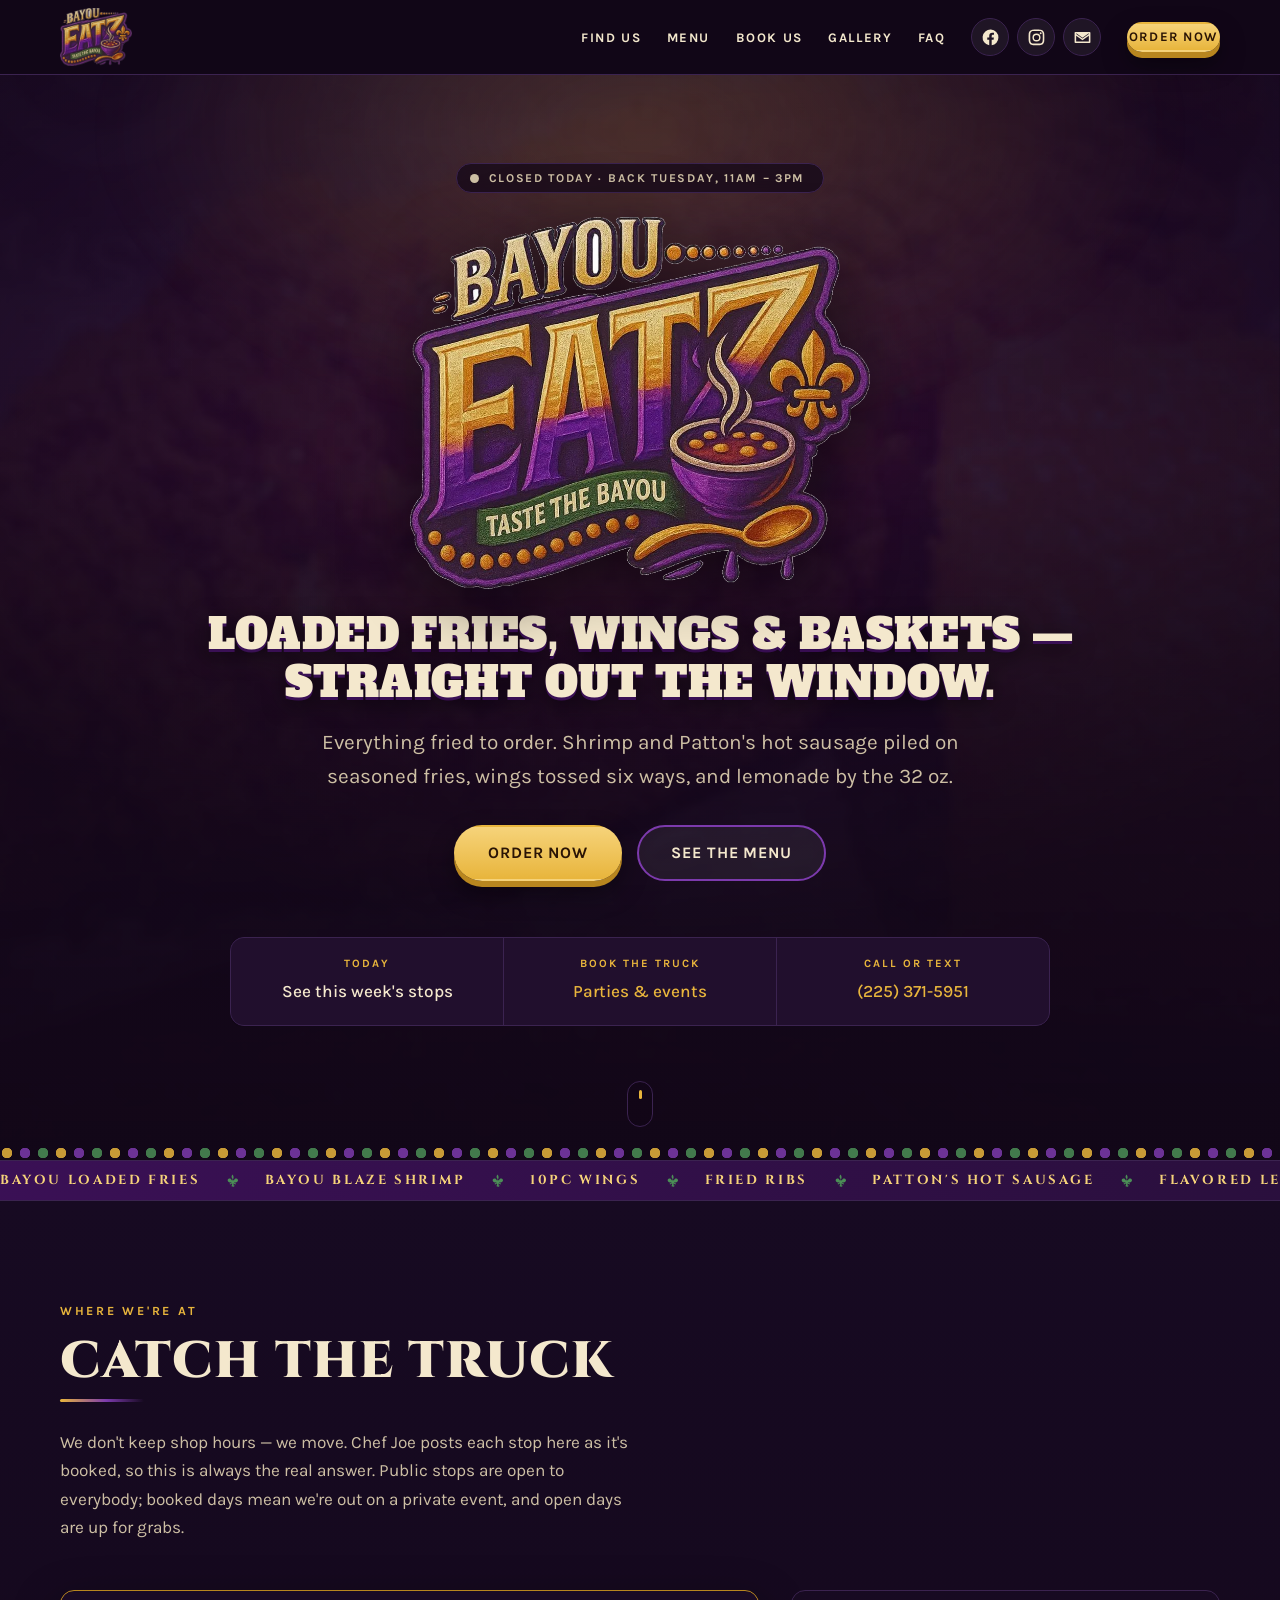
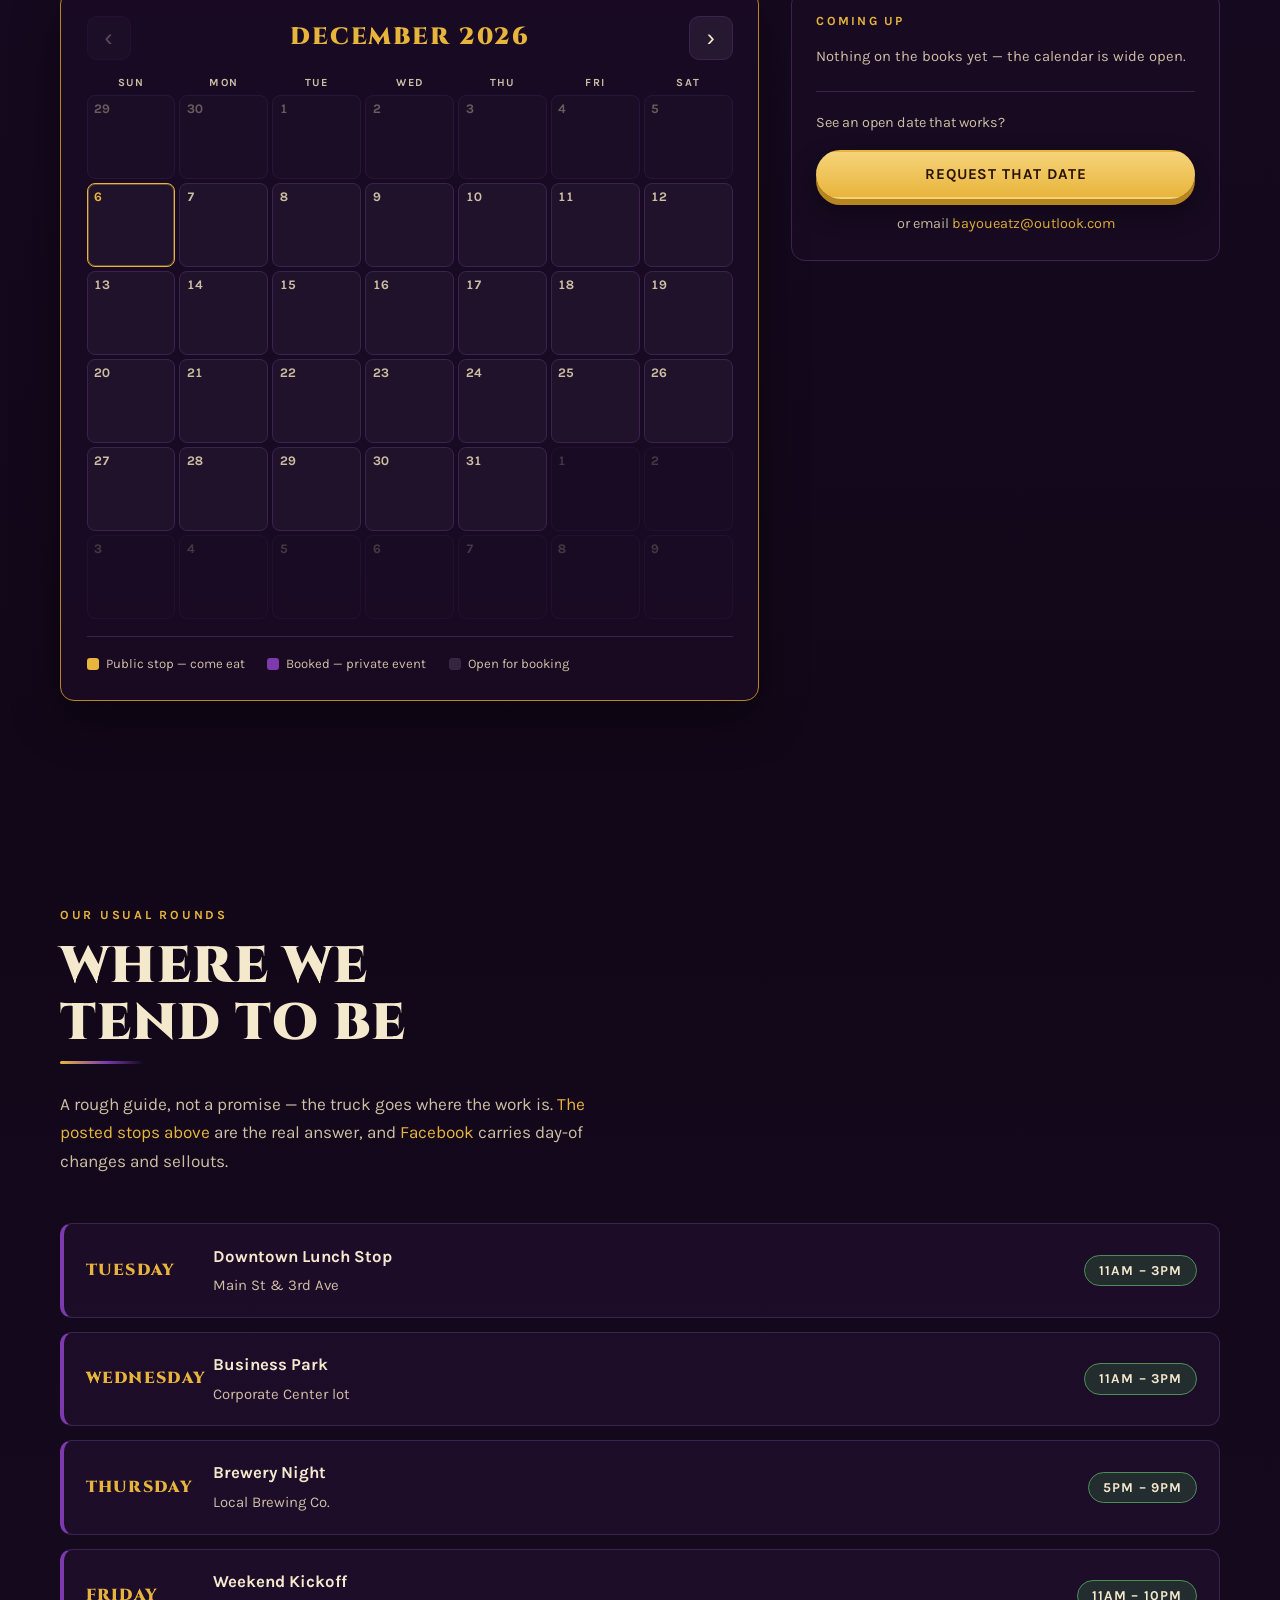
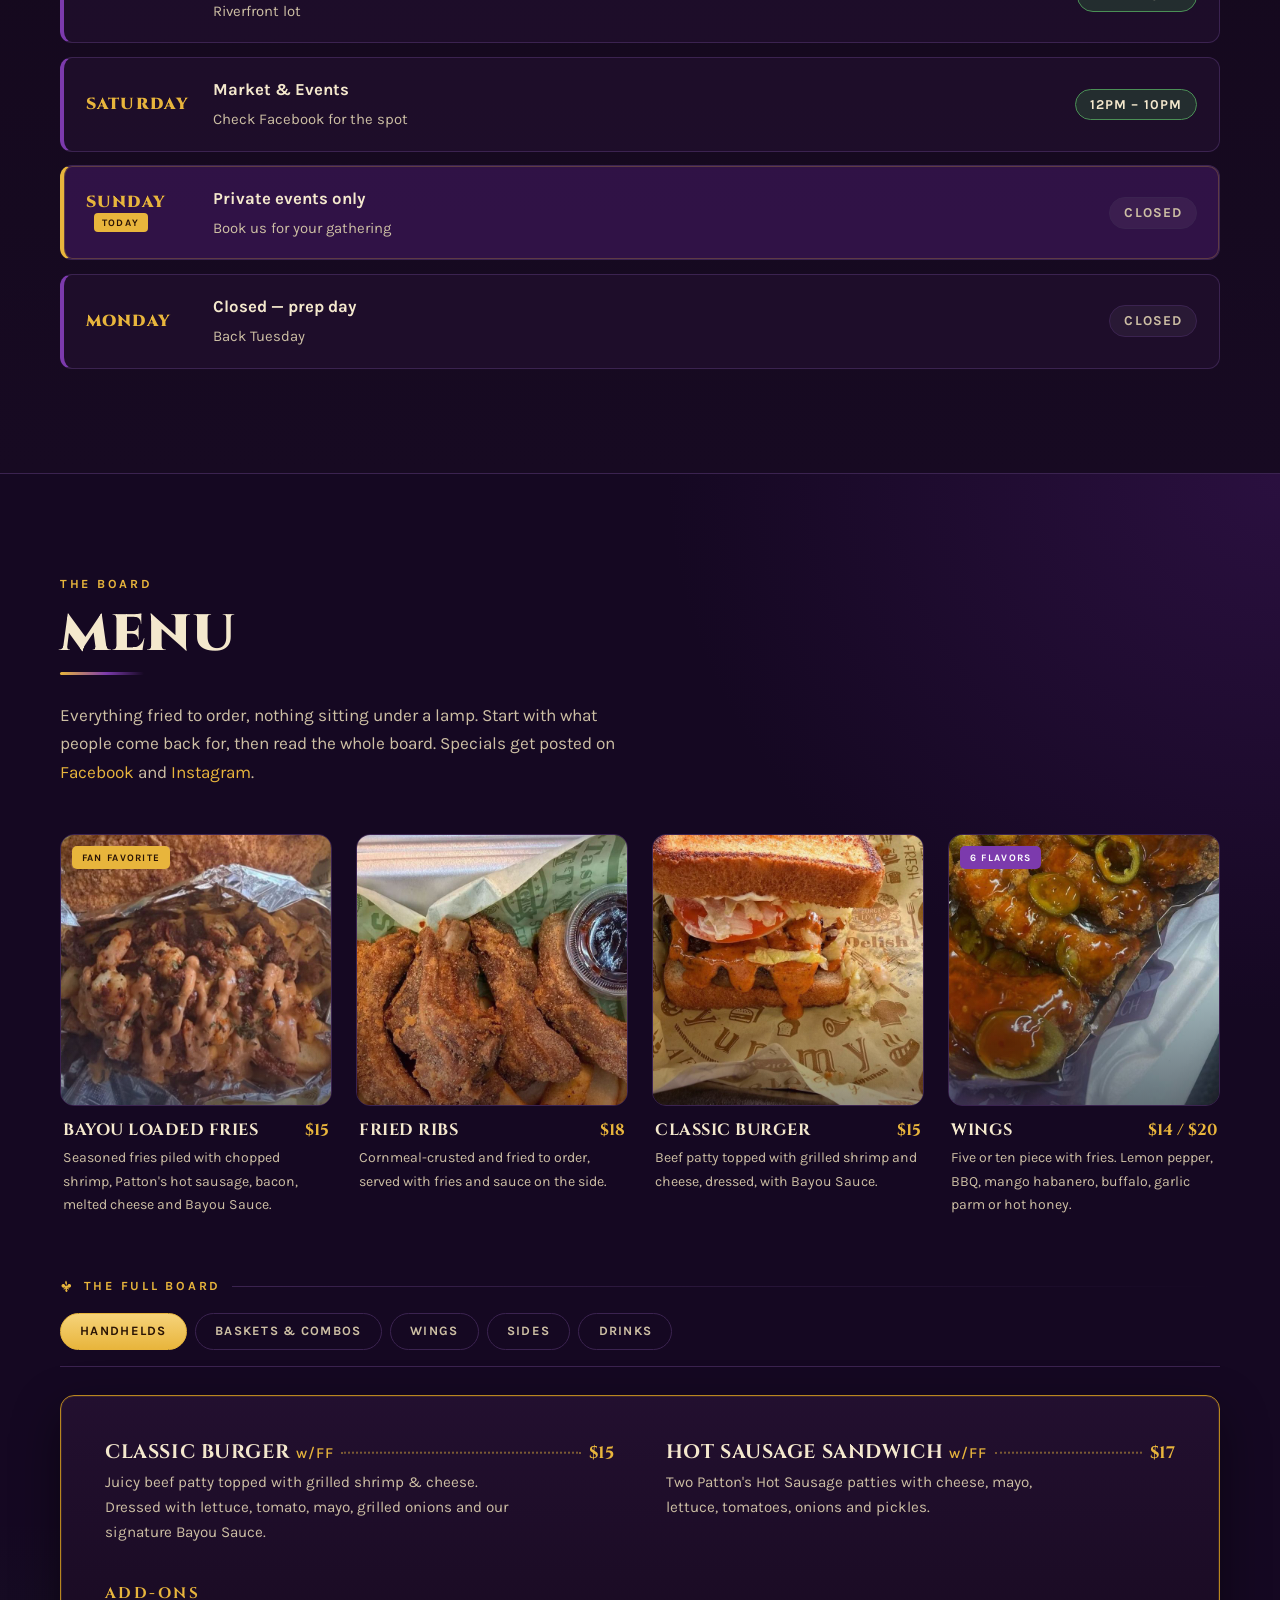
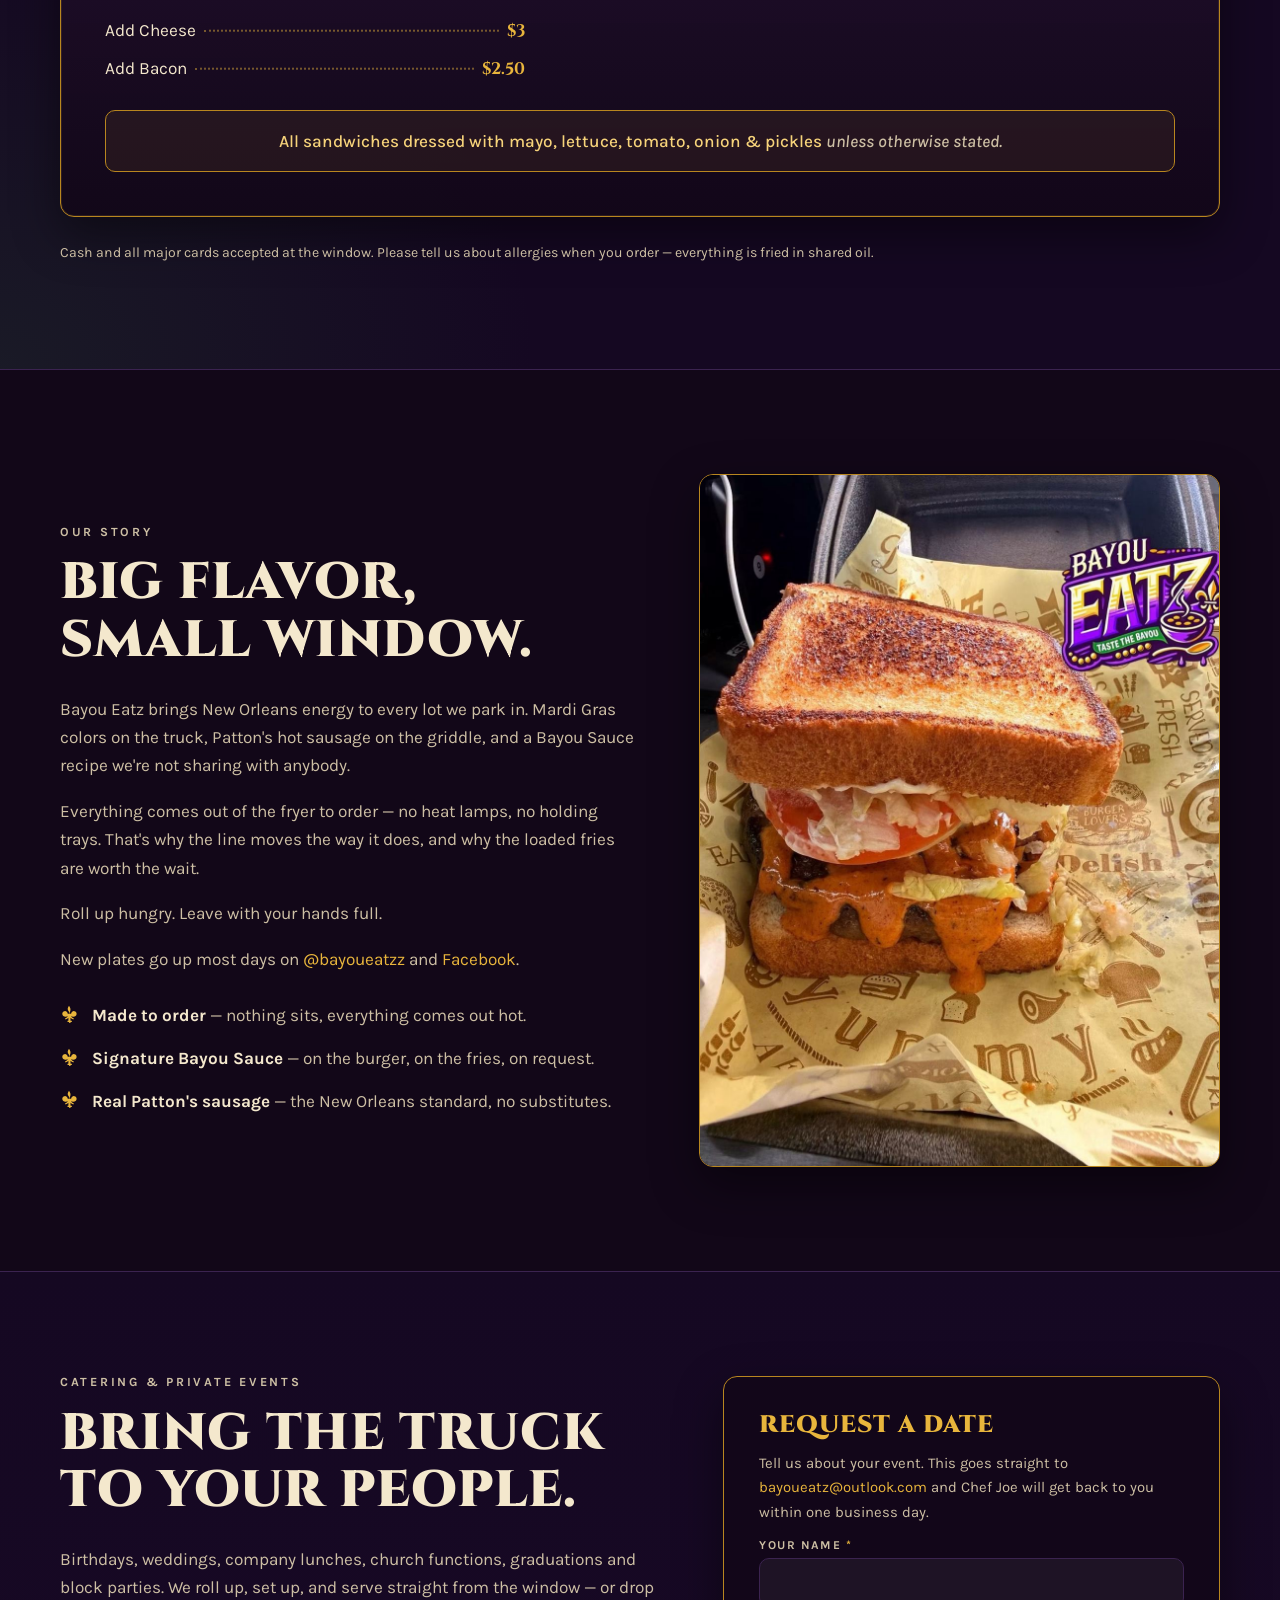
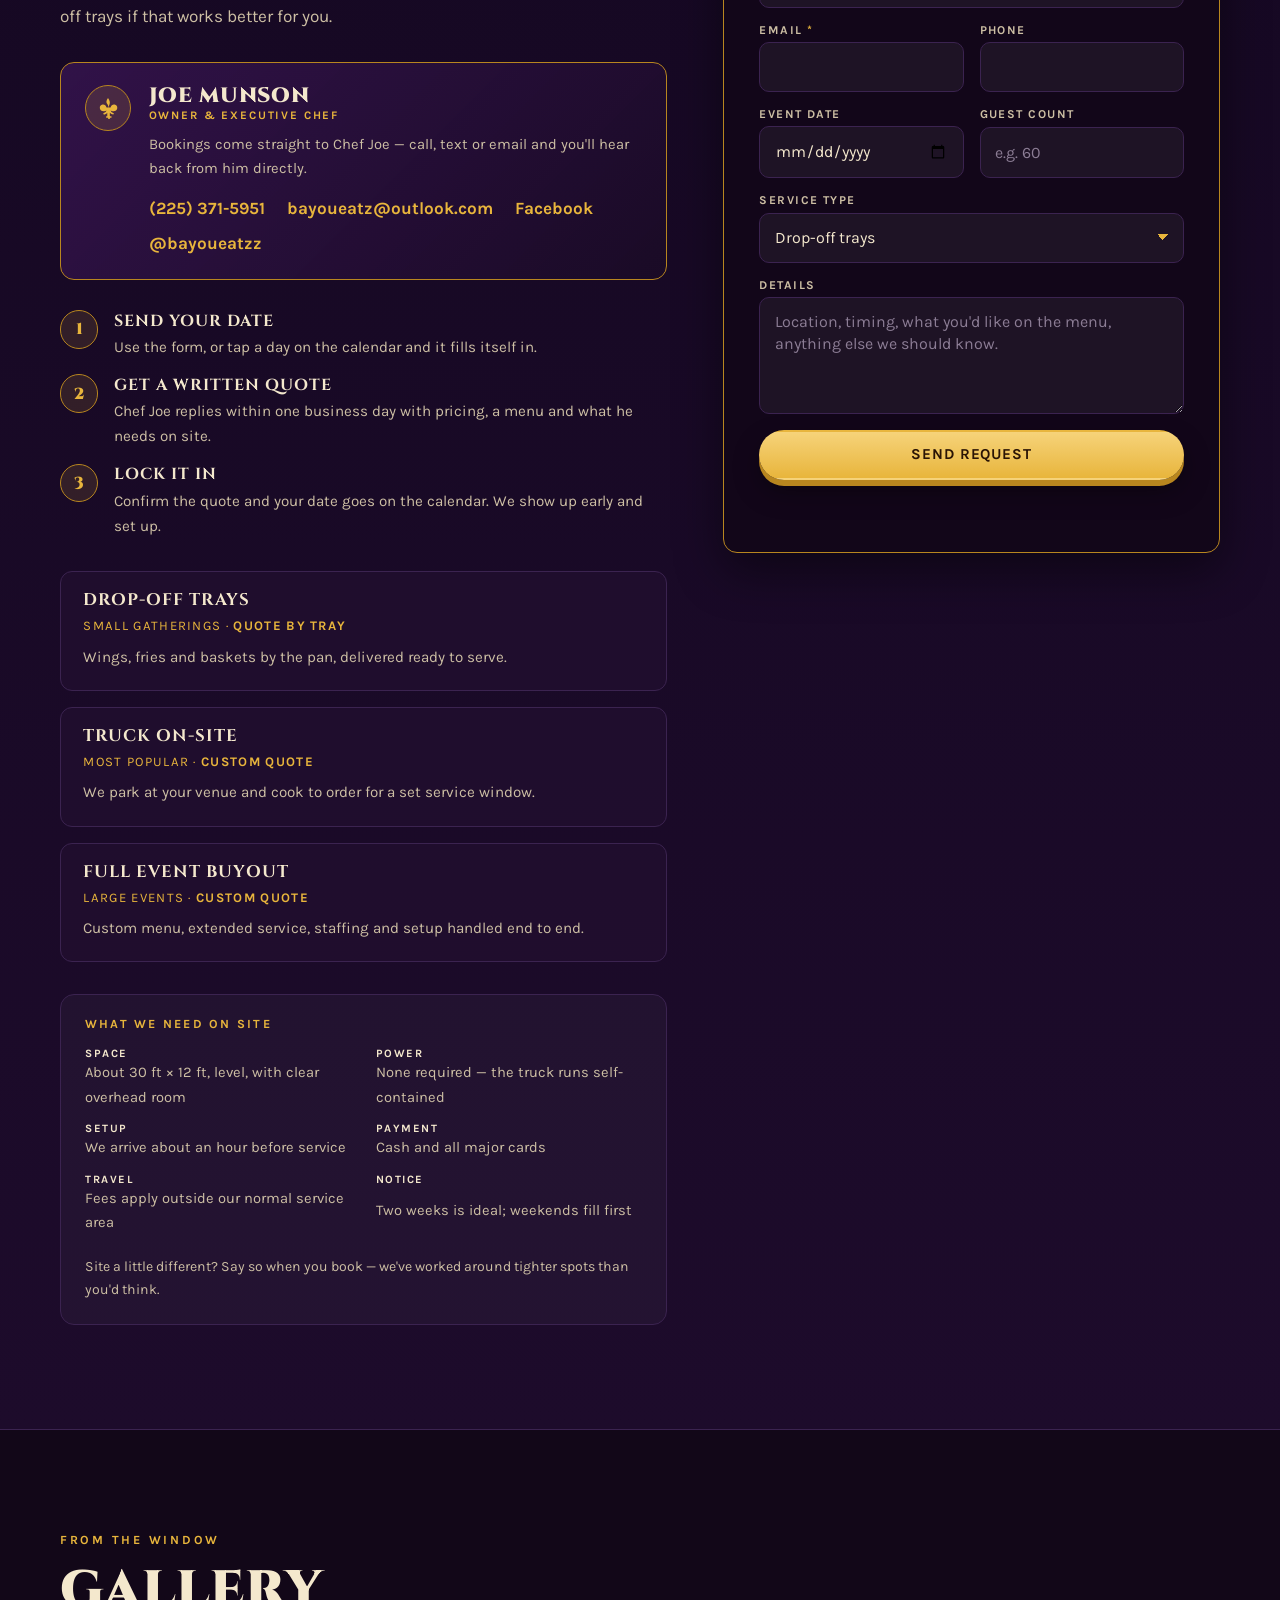
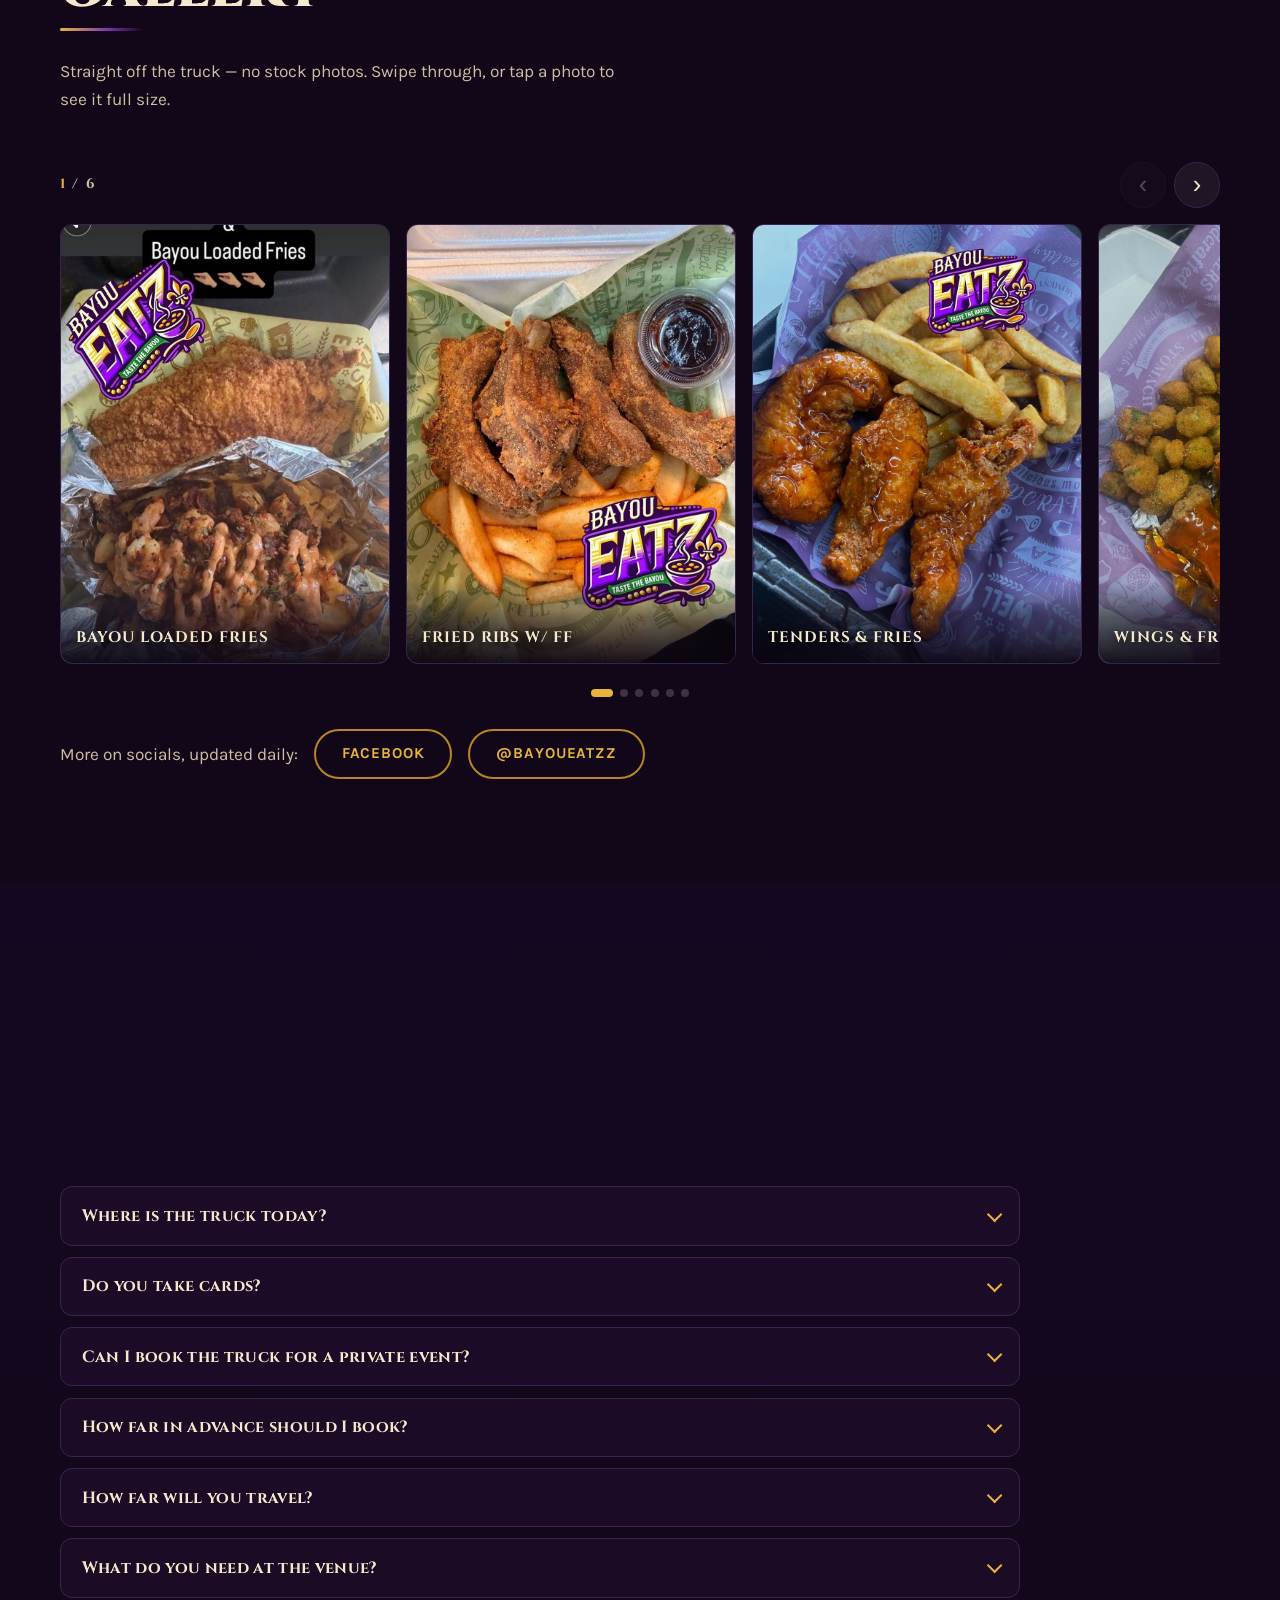
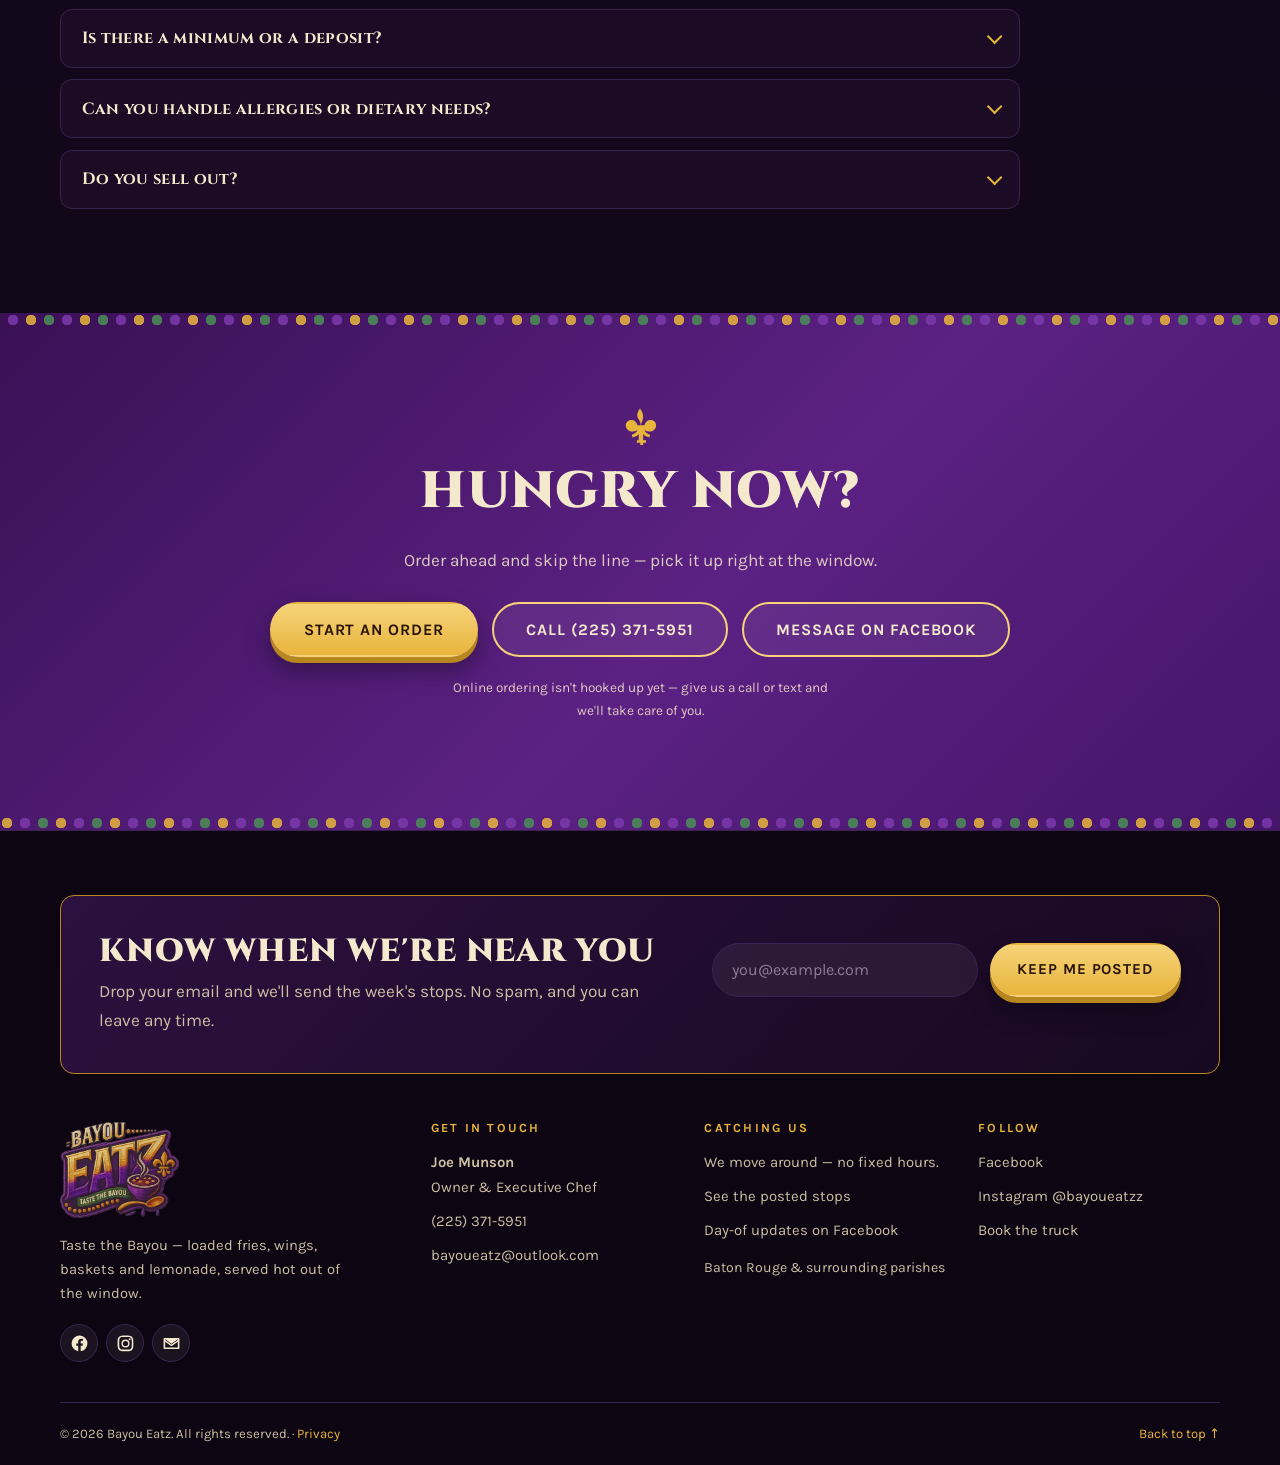
==== commit 39ec70f1: "Let Chef Joe post stops himself, and lead with location over hours A truck that's all over the paris" ====
--- a/index.html
+++ b/index.html
@@ -77,8 +77,7 @@
 
     <nav class="site-nav" id="site-nav" aria-label="Main">
       <ul>
-        <li><a href="#find-us">Find Us</a></li>
-        <li><a href="#calendar">Calendar</a></li>
+        <li><a href="#calendar">Find Us</a></li>
         <li><a href="#menu">Menu</a></li>
         <li><a href="#catering">Book Us</a></li>
         <li><a href="#gallery">Gallery</a></li>
@@ -130,7 +129,7 @@
       </dl>
     </div>
 
-    <a class="hero-scroll" href="#find-us" aria-label="Scroll to the schedule">
+    <a class="hero-scroll" href="#calendar" aria-label="Scroll to the schedule">
       <span class="hero-scroll-line" aria-hidden="true"></span>
     </a>
 
@@ -143,29 +142,17 @@
     </div>
   </section>
 
-  <!-- ════════════ FIND US ════════════ -->
-  <section class="section section-find" id="find-us">
-    <div class="wrap">
-      <header class="section-head">
-        <p class="eyebrow">Where we're parked</p>
-        <h2>A typical week</h2>
-        <p class="section-sub">This is our usual route. For exact dates — including days we're out on private events — check the booking calendar below, and follow us on <a href="https://www.facebook.com/Bayoueatz" data-facebook target="_blank" rel="noopener">Facebook</a> for day-of updates and sellouts.</p>
-      </header>
-
-      <ol class="schedule" data-schedule>
-        <li class="schedule-empty">Check our <a href="https://www.facebook.com/Bayoueatz" target="_blank" rel="noopener">Facebook page</a> for this week's stops.</li>
-      </ol>
-    </div>
-  </section>
-
   <!-- ════════════ CALENDAR ════════════ -->
   <section class="section section-calendar" id="calendar">
     <div class="wrap">
       <header class="section-head">
-        <p class="eyebrow">Booking calendar</p>
-        <h2>Where we'll be</h2>
-        <p class="section-sub">Public stops are open to everybody — come on through. Booked days mean the truck is out on a private event. Open days are up for grabs — tap any date to ask about it.</p>
+        <p class="eyebrow">Where we're at</p>
+        <h2>Catch the truck</h2>
+        <p class="section-sub">We don't keep shop hours — we move. Chef Joe posts each stop here as it's booked, so this is always the real answer. Public stops are open to everybody; booked days mean we're out on a private event, and open days are up for grabs.</p>
       </header>
+
+      <div class="next-stop" data-next-stop hidden></div>
+      <p class="live-note" data-live-note hidden></p>
 
       <div class="cal-layout">
         <div class="cal-card">
@@ -200,6 +187,21 @@
           </div>
         </aside>
       </div>
+    </div>
+  </section>
+
+  <!-- ════════════ FIND US ════════════ -->
+  <section class="section section-find" id="find-us">
+    <div class="wrap">
+      <header class="section-head">
+        <p class="eyebrow">Our usual rounds</p>
+        <h2>Where we tend to be</h2>
+        <p class="section-sub">A rough guide, not a promise — the truck goes where the work is. <a href="#calendar">The posted stops above</a> are the real answer, and <a href="https://www.facebook.com/Bayoueatz" data-facebook target="_blank" rel="noopener">Facebook</a> carries day-of changes and sellouts.</p>
+      </header>
+
+      <ol class="schedule" data-schedule>
+        <li class="schedule-empty">Check our <a href="https://www.facebook.com/Bayoueatz" target="_blank" rel="noopener">Facebook page</a> for this week's stops.</li>
+      </ol>
     </div>
   </section>
 
@@ -562,10 +564,18 @@
       <header class="section-head">
         <p class="eyebrow">From the window</p>
         <h2>Gallery</h2>
-        <p class="section-sub">Straight off the truck — no stock photos.</p>
+        <p class="section-sub">Straight off the truck — no stock photos. Swipe through, or tap a photo to see it full size.</p>
       </header>
 
-      <div class="gallery-grid">
+      <div class="rail-head">
+        <p class="rail-count"><span data-rail-current>1</span> <span aria-hidden="true">/</span><span class="sr-only">of</span> <span data-rail-total>6</span></p>
+        <div class="rail-controls">
+          <button class="rail-btn" type="button" data-rail-prev aria-label="Previous photo">&#8249;</button>
+          <button class="rail-btn" type="button" data-rail-next aria-label="Next photo">&#8250;</button>
+        </div>
+      </div>
+
+      <div class="gallery-rail" data-rail tabindex="0" role="region" aria-label="Food photos, scrollable">
         <figure class="gallery-item">
           <img data-lightbox src="assets/img/bayou-loaded-fries.jpg" alt="Bayou Loaded Fries topped with shrimp, hot sausage, bacon and Bayou Sauce, served with fried fish" loading="lazy" width="1050" height="1400">
           <figcaption>Bayou Loaded Fries</figcaption>
@@ -592,6 +602,8 @@
         </figure>
       </div>
 
+      <div class="rail-dots" data-rail-dots aria-hidden="true"></div>
+
       <div class="social-row">
         <p>More on socials, updated daily:</p>
         <a class="btn btn-outline" href="https://www.facebook.com/Bayoueatz" data-facebook target="_blank" rel="noopener">Facebook</a>
@@ -704,11 +716,11 @@
       </ul>
     </div>
     <div>
-      <h3>Typical hours</h3>
+      <h3>Catching us</h3>
       <ul class="footer-list" data-hours>
-        <li>Tue – Thu · 11am – 7pm</li>
-        <li>Fri – Sat · 11am – 10pm</li>
-        <li>Sun – Mon · Private events</li>
+        <li>We move around — no fixed hours.</li>
+        <li><a href="#calendar">See the posted stops</a></li>
+        <li><a href="https://www.facebook.com/Bayoueatz" data-facebook target="_blank" rel="noopener">Day-of updates on Facebook</a></li>
       </ul>
       <p class="footer-area" data-service-area>Baton Rouge &amp; surrounding parishes</p>
     </div>
--- a/assets/css/styles.css
+++ b/assets/css/styles.css
@@ -440,6 +440,47 @@
 .find-note p { margin: 0; color: var(--text-dim); max-width: 60ch; }
 .find-note strong { color: var(--cream); }
 
+/* ── "Where we are" banner ───────────────────────────────────────── */
+.next-stop {
+  display: grid; gap: .35rem; justify-items: start;
+  padding: clamp(1.3rem, 3vw, 1.9rem) clamp(1.3rem, 3vw, 2rem);
+  margin-bottom: 1.25rem;
+  border-radius: var(--radius);
+  border: 1px solid var(--gold-dk);
+  background:
+    radial-gradient(120% 140% at 0% 0%, rgb(91 33 131 / .55), transparent 60%),
+    rgb(27 11 38 / .8);
+  box-shadow: var(--shadow);
+}
+.next-stop[hidden] { display: none; }
+.next-stop-label {
+  margin: 0; font: 700 .72rem/1 var(--body);
+  letter-spacing: .2em; text-transform: uppercase; color: var(--gold);
+}
+.next-stop-where {
+  margin: 0; font: 900 clamp(1.5rem, 1.2rem + 1.6vw, 2.3rem)/1.1 var(--heading);
+  text-transform: uppercase; letter-spacing: .02em; color: var(--cream);
+}
+.next-stop-when { margin: 0; color: var(--text-dim); }
+.next-stop-note {
+  margin: .3rem 0 0; padding: .45rem .75rem;
+  border-left: 3px solid var(--gold); border-radius: 0 6px 6px 0;
+  background: rgb(232 181 60 / .08);
+  color: var(--cream); font-size: .93rem;
+}
+.next-stop .btn { margin-top: .9rem; }
+
+.live-note {
+  margin: 0 0 1.5rem; font: 700 .72rem/1.4 var(--body);
+  letter-spacing: .12em; text-transform: uppercase; color: var(--green-lt);
+  display: flex; align-items: center; gap: .5rem;
+}
+.live-note::before {
+  content: ""; width: 7px; height: 7px; border-radius: 50%;
+  background: var(--green-lt); flex: none;
+}
+.live-note[hidden] { display: none; }
+
 /* ── Booking calendar ────────────────────────────────────────────── */
 .section-calendar { background: linear-gradient(180deg, #170a22, var(--ink)); }
 
@@ -1057,24 +1098,68 @@
 .cal-up-actions a:hover { border-bottom-color: var(--gold); }
 
 /* ── Gallery ─────────────────────────────────────────────────────── */
-/* The photos are all portrait, so every tile gets the same 3:4 frame
-   rather than cropping them into landscape slots. */
-.gallery-grid {
-  display: grid; gap: 1rem;
-  grid-template-columns: repeat(3, 1fr);
-}
+/* A horizontal rail rather than a wall of tiles: the photos are the
+   pitch, and swiping through them beats scrolling past them. Native
+   overflow scrolling means touch, trackpad and keyboard all just work. */
+.rail-head {
+  display: flex; align-items: center; justify-content: space-between;
+  gap: 1rem; margin-bottom: 1rem;
+}
+.rail-count {
+  margin: 0; font: 700 .85rem/1 var(--heading);
+  letter-spacing: .16em; color: var(--text-dim);
+  font-variant-numeric: tabular-nums;
+}
+.rail-count [data-rail-current] { color: var(--gold); }
+.rail-controls { display: flex; gap: .5rem; }
+.rail-btn {
+  width: 46px; height: 46px; display: grid; place-items: center;
+  font-size: 1.6rem; line-height: 1; cursor: pointer;
+  color: var(--cream); background: rgb(255 255 255 / .06);
+  border: 1px solid var(--rule); border-radius: 50%;
+  transition: background-color .2s, color .2s, border-color .2s, opacity .2s;
+}
+.rail-btn:hover:not(:disabled) { background: var(--gold); color: #2a1405; border-color: var(--gold); }
+.rail-btn:disabled { opacity: .3; cursor: default; }
+
+.gallery-rail {
+  display: flex; gap: 1rem;
+  overflow-x: auto; overflow-y: hidden;
+  scroll-snap-type: x mandatory;
+  scroll-behavior: smooth;
+  scrollbar-width: none;
+  /* bleed to the page edge on phones so the next photo peeks in */
+  padding-bottom: .5rem;
+}
+.gallery-rail::-webkit-scrollbar { display: none; }
 .gallery-item {
   position: relative; margin: 0; overflow: hidden; border-radius: 12px;
   border: 1px solid var(--rule); background: var(--ink-2);
   aspect-ratio: 3 / 4;
-}
+  flex: 0 0 clamp(240px, 27vw, 330px);
+  scroll-snap-align: start;
+  transition: border-color .3s var(--ease), transform .3s var(--ease);
+}
+.gallery-item:hover { border-color: var(--gold-dk); transform: translateY(-4px); }
+
+.rail-dots {
+  display: flex; justify-content: center; gap: .45rem; margin-top: 1.1rem;
+}
+.rail-dot {
+  width: 8px; height: 8px; border-radius: 50%; padding: 0;
+  border: 0; cursor: pointer;
+  background: rgb(255 255 255 / .18);
+  transition: background-color .25s, width .25s var(--ease);
+}
+.rail-dot.is-active { background: var(--gold); width: 22px; border-radius: 4px; }
 .gallery-item img { width: 100%; height: 100%; object-fit: cover; transition: transform .5s ease; }
 .gallery-item:hover img { transform: scale(1.06); }
 .gallery-item figcaption {
-  position: absolute; inset: auto 0 0; padding: 2.5rem .9rem .8rem;
-  font: 700 .82rem/1.2 var(--heading);
-  letter-spacing: .08em; text-transform: uppercase; color: var(--cream);
-  background: linear-gradient(180deg, transparent, rgb(11 4 16 / .88));
+  position: absolute; inset: auto 0 0; padding: 3rem .95rem .95rem;
+  font: 700 .95rem/1.25 var(--heading);
+  letter-spacing: .06em; text-transform: uppercase; color: var(--cream);
+  background: linear-gradient(180deg, transparent, rgb(11 4 16 / .55) 45%, rgb(11 4 16 / .94));
+  text-shadow: 0 2px 8px rgb(0 0 0 / .8);
 }
 
 .social-row {
@@ -1189,7 +1274,6 @@
 }
 
 @media (max-width: 720px) {
-  .gallery-grid { grid-template-columns: 1fr 1fr; }
   /* Phone calendar: dots instead of labels, details live in "Coming up" */
   .cal-day { min-height: 46px; padding: .3rem .2rem; align-items: center; }
   /* Collapse the label rather than pushing it off-screen with a negative
@@ -1213,9 +1297,13 @@
   .lightbox-next { justify-self: end; grid-column: 1; }
 }
 
+@media (max-width: 560px) {
+  /* one photo at a time, with the next just visible */
+  .gallery-item { flex-basis: min(78vw, 300px); }
+}
+
 @media (max-width: 520px) {
   .footer-grid { grid-template-columns: 1fr; }
-  .gallery-grid { grid-template-columns: 1fr; }
   .btn { width: 100%; }
   .hero-actions, .order-actions, .social-row { flex-direction: column; align-items: stretch; }
   .brand-logo { height: 46px; }
@@ -1226,10 +1314,11 @@
   *, *::before, *::after { animation-duration: .01ms !important; animation-iteration-count: 1 !important; transition-duration: .01ms !important; }
   .reveal { opacity: 1; transform: none; }
   .hero-bg { transform: none !important; }
+  .gallery-rail { scroll-behavior: auto; }
 }
 
 @media print {
-  .site-header, .hero-strip, .nav-toggle, .section-order, .catering-form-card, .gallery-grid, .signup { display: none; }
+  .site-header, .hero-strip, .nav-toggle, .section-order, .catering-form-card, .gallery-rail, .rail-head, .rail-dots, .signup { display: none; }
   .faq-item p { display: block; }
   body { background: #fff; color: #000; }
 }
@@ -1250,3 +1339,130 @@
 
 .notfound { min-height: 82vh; display: grid; align-content: center; }
 .notfound-logo { display: block; }
+
+/* ── Owner console (post.html) ───────────────────────────────────── */
+.owner-page .action-bar { display: none !important; }
+.owner-wrap { max-width: 1060px; }
+.owner-grid {
+  display: grid; gap: clamp(1.25rem, 3vw, 2rem);
+  grid-template-columns: minmax(0, 1fr) minmax(0, 1.05fr);
+  align-items: start;
+}
+.owner-form {
+  display: grid; gap: 1.1rem;
+  padding: clamp(1.2rem, 3vw, 1.8rem);
+  border: 1px solid var(--gold-dk); border-radius: var(--radius);
+  background: rgb(27 11 38 / .7);
+  box-shadow: var(--shadow);
+  position: sticky; top: 96px;
+}
+.owner-form fieldset { border: 0; padding: 0; margin: 0; }
+.owner-form legend {
+  font: 700 .75rem/1 var(--body); letter-spacing: .12em;
+  text-transform: uppercase; color: var(--text-dim); margin-bottom: .5rem;
+}
+.field-hint { margin: .1rem 0 0; font-size: .8rem; color: var(--text-dim); }
+.opt {
+  font: 400 .72rem/1 var(--body); letter-spacing: .06em;
+  text-transform: none; color: var(--text-dim);
+}
+
+/* public / private switch */
+.seg { display: grid; grid-template-columns: 1fr 1fr; gap: .5rem; }
+.seg-opt { position: relative; }
+.seg-opt input { position: absolute; opacity: 0; inset: 0; cursor: pointer; }
+.seg-opt span {
+  display: block; text-align: center; cursor: pointer;
+  padding: .8rem .6rem; border-radius: 10px;
+  border: 1px solid var(--rule); background: rgb(255 255 255 / .04);
+  font: 700 .8rem/1.2 var(--body); color: var(--text-dim);
+  transition: background-color .2s, border-color .2s, color .2s;
+}
+.seg-opt input:checked + span {
+  background: var(--gold); border-color: var(--gold); color: #2a1405;
+}
+.seg-opt input:focus-visible + span { outline: 3px solid var(--gold); outline-offset: 3px; }
+.owner-hint { margin: 0; font-size: .82rem; color: var(--text-dim); }
+
+.owner-out { display: grid; gap: 1rem; }
+.out-card {
+  padding: clamp(1.1rem, 2.5vw, 1.5rem);
+  border: 1px solid var(--rule); border-radius: var(--radius);
+  background: rgb(36 16 49 / .5);
+}
+.out-card-quiet { opacity: .8; }
+.out-card h3 {
+  font: 700 .95rem/1.2 var(--heading); text-transform: uppercase;
+  letter-spacing: .08em; color: var(--gold); margin-bottom: .35rem;
+}
+.out-help { margin: 0 0 .9rem; font-size: .88rem; color: var(--text-dim); }
+.out-box {
+  display: block; width: 100%;
+  padding: .9rem 1rem; border-radius: 10px;
+  border: 1px solid var(--rule); background: rgb(9 3 13 / .6);
+  font: 400 .88rem/1.55 ui-monospace, Menlo, Consolas, monospace;
+  color: var(--cream);
+  white-space: pre-wrap; overflow-wrap: anywhere;
+  max-height: 15rem; overflow: auto;
+}
+.out-box-post { font-family: var(--body); font-size: .95rem; }
+.out-box-code { font-size: .8rem; color: var(--gold-lt); }
+.out-actions { display: flex; flex-wrap: wrap; gap: .6rem; margin-top: .9rem; }
+.out-note { margin: .7rem 0 0; font-size: .82rem; color: var(--green-lt); min-height: 1.2em; }
+
+.setup {
+  margin-top: clamp(2.5rem, 6vw, 4rem);
+  padding-top: clamp(2rem, 5vw, 3rem);
+  border-top: 1px solid var(--rule);
+}
+.setup > h3 {
+  font: 900 clamp(1.3rem, 1.1rem + 1vw, 1.8rem)/1.15 var(--heading);
+  text-transform: uppercase; letter-spacing: .03em; color: var(--cream);
+  margin-bottom: 1.75rem;
+}
+.setup-steps { display: grid; gap: 1.6rem; counter-reset: setup; max-width: 68ch; }
+.setup-steps li { position: relative; padding-left: 3.2rem; counter-increment: setup; }
+.setup-steps li::before {
+  content: counter(setup);
+  position: absolute; left: 0; top: 0;
+  width: 2.2rem; height: 2.2rem; display: grid; place-items: center;
+  border-radius: 50%; font: 900 .95rem/1 var(--heading);
+  color: var(--gold); background: rgb(232 181 60 / .12);
+  border: 1px solid var(--gold-dk);
+}
+.setup-steps h4 {
+  font: 700 1rem/1.2 var(--heading); text-transform: uppercase;
+  letter-spacing: .05em; color: var(--cream); margin: .2rem 0 .4rem;
+}
+.setup-steps p { color: var(--text-dim); margin: 0 0 .6rem; }
+.setup-cols { display: flex; flex-wrap: wrap; gap: .4rem; }
+.setup-cols code {
+  padding: .35rem .6rem; border-radius: 6px;
+  background: rgb(91 33 131 / .4); border: 1px solid var(--purple-lt);
+  color: var(--cream); font-size: .82rem;
+}
+.setup-url {
+  font: 400 .85rem/1.6 ui-monospace, Menlo, Consolas, monospace;
+  overflow-wrap: anywhere; color: var(--text-dim);
+}
+.setup-url strong { color: var(--gold); }
+.setup-id { display: flex; flex-wrap: wrap; gap: .6rem; margin: .8rem 0; }
+.setup-id input {
+  flex: 1 1 16rem; min-width: 0;
+  font: 400 .95rem/1.4 var(--body); color: var(--cream);
+  background: rgb(255 255 255 / .05);
+  border: 1px solid var(--rule); border-radius: 10px; padding: .8rem .9rem;
+}
+.setup-id input:focus { border-color: var(--gold); outline: none; }
+.setup-tip {
+  margin-top: 2rem; padding: 1.2rem 1.4rem;
+  border: 1px dashed var(--gold-dk); border-radius: var(--radius);
+  background: rgb(232 181 60 / .05);
+}
+.setup-tip p { margin: 0; color: var(--text-dim); }
+.setup-tip strong { color: var(--cream); }
+
+@media (max-width: 900px) {
+  .owner-grid { grid-template-columns: 1fr; }
+  .owner-form { position: static; }
+}
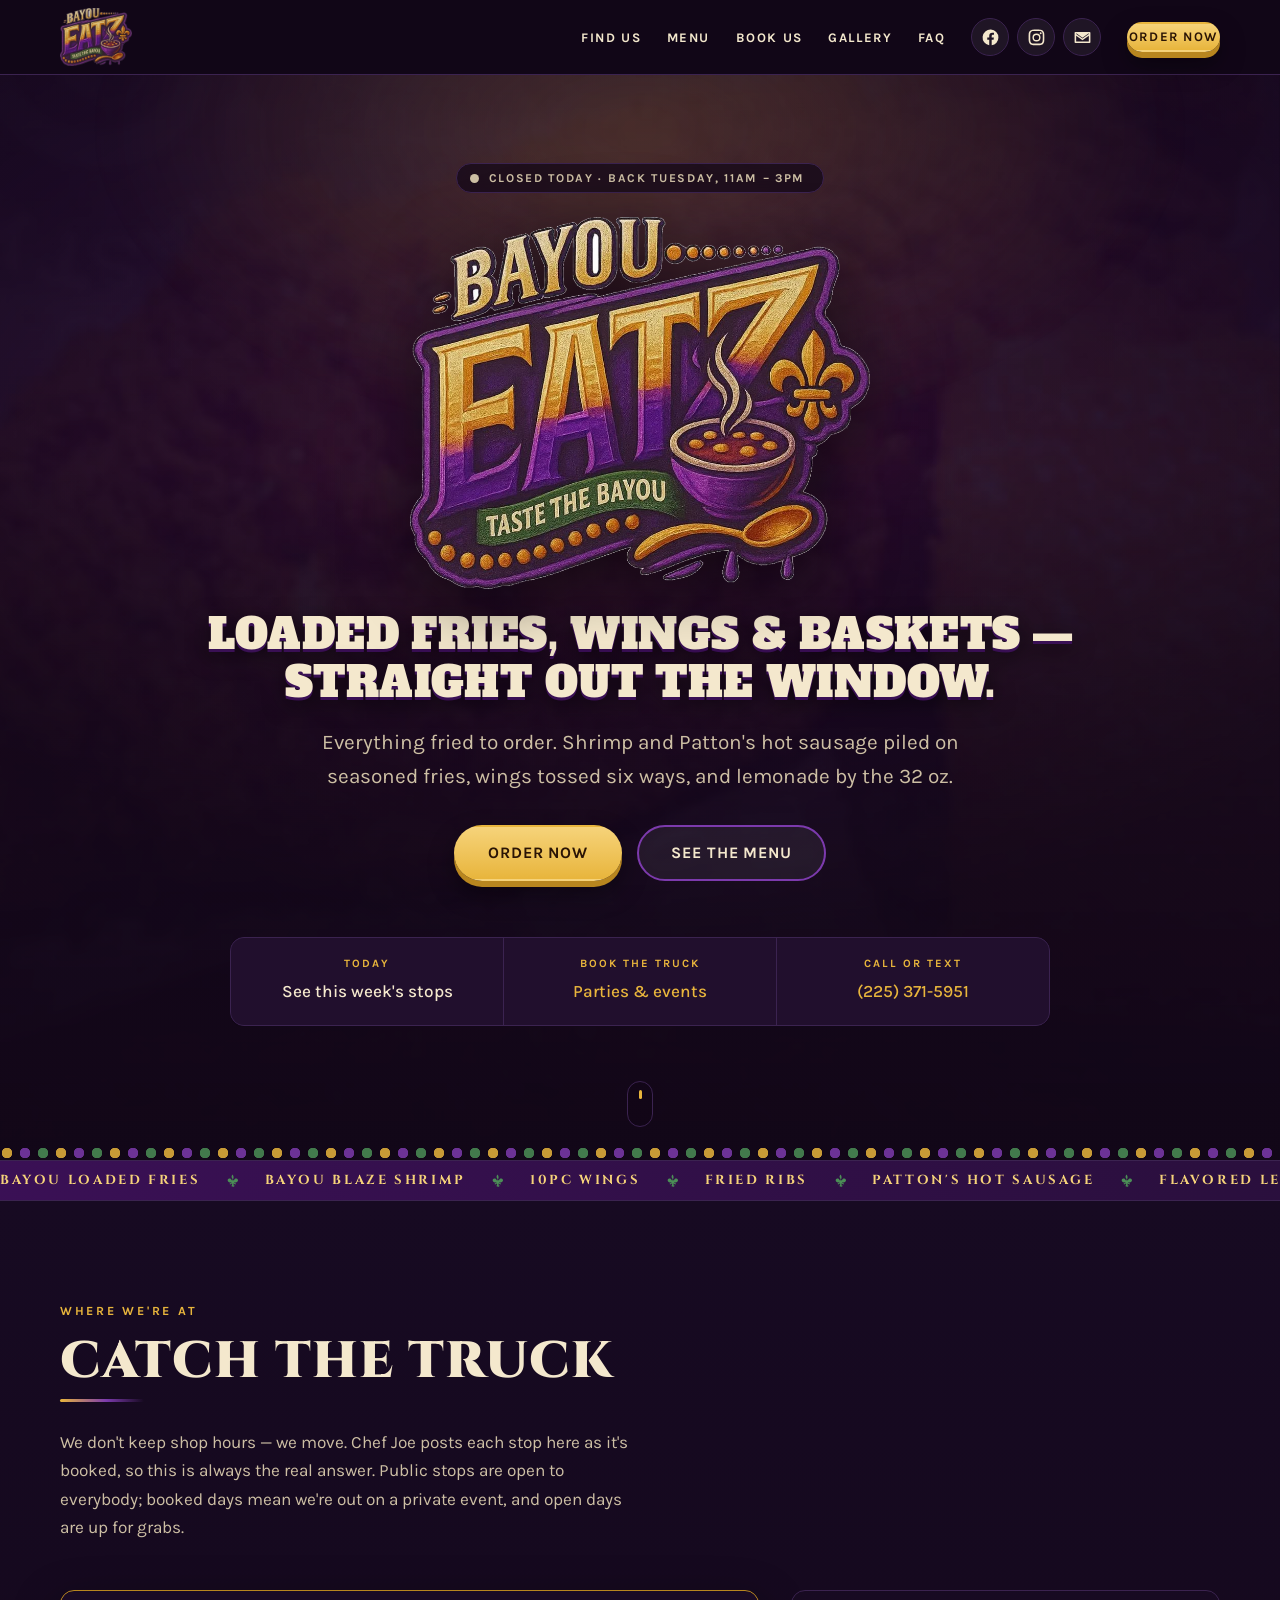
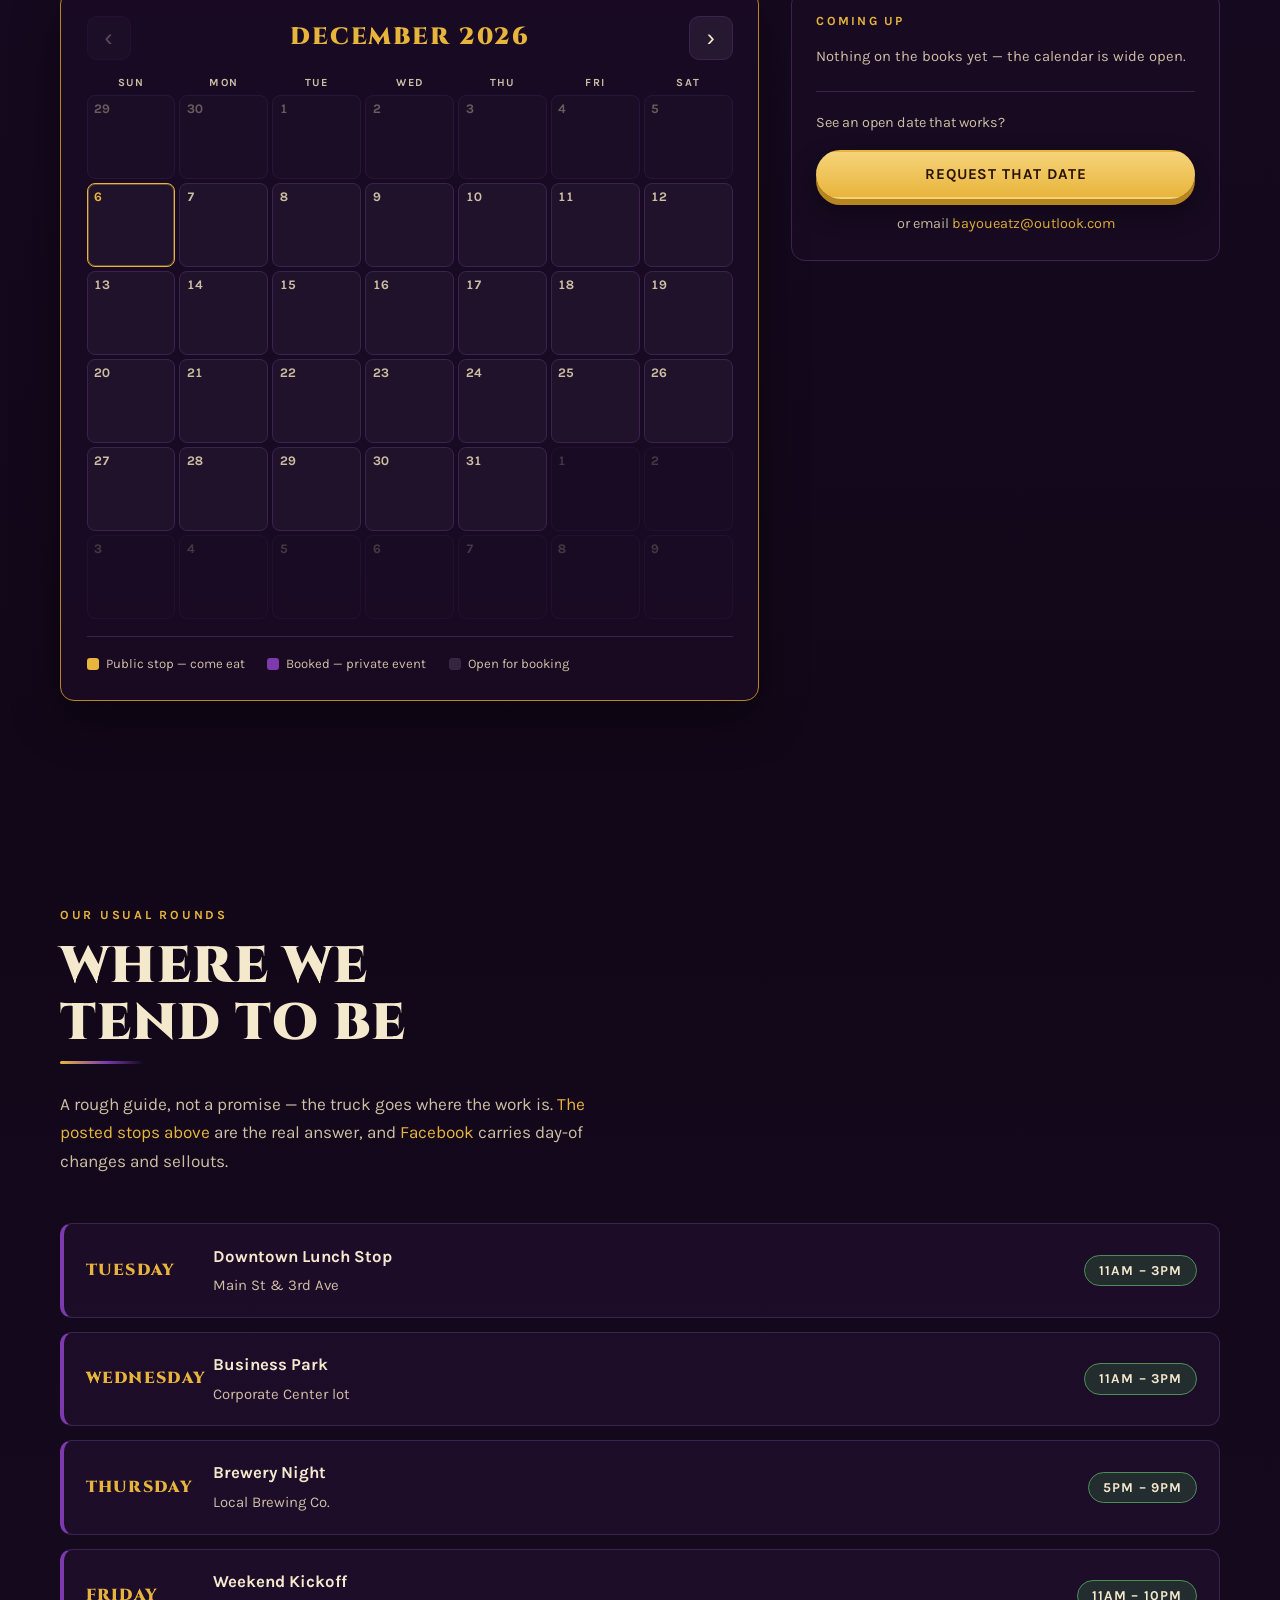
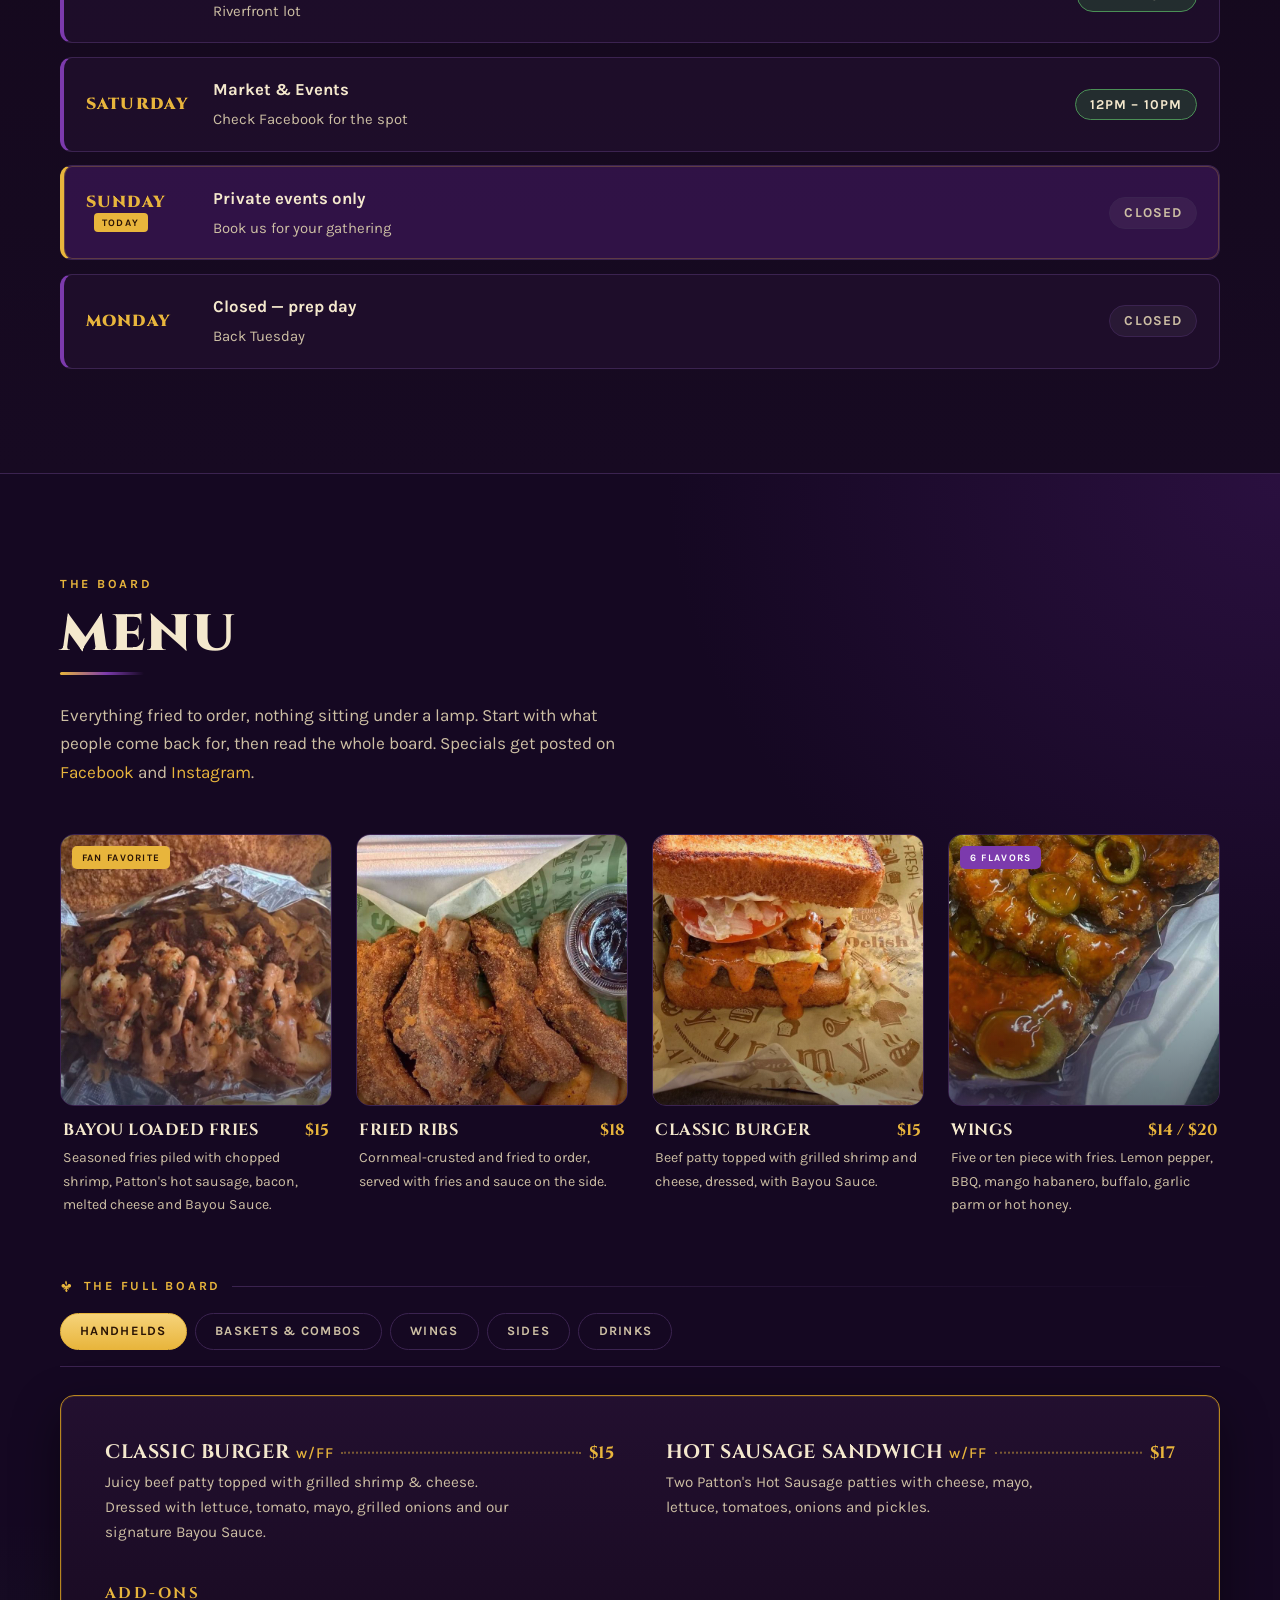
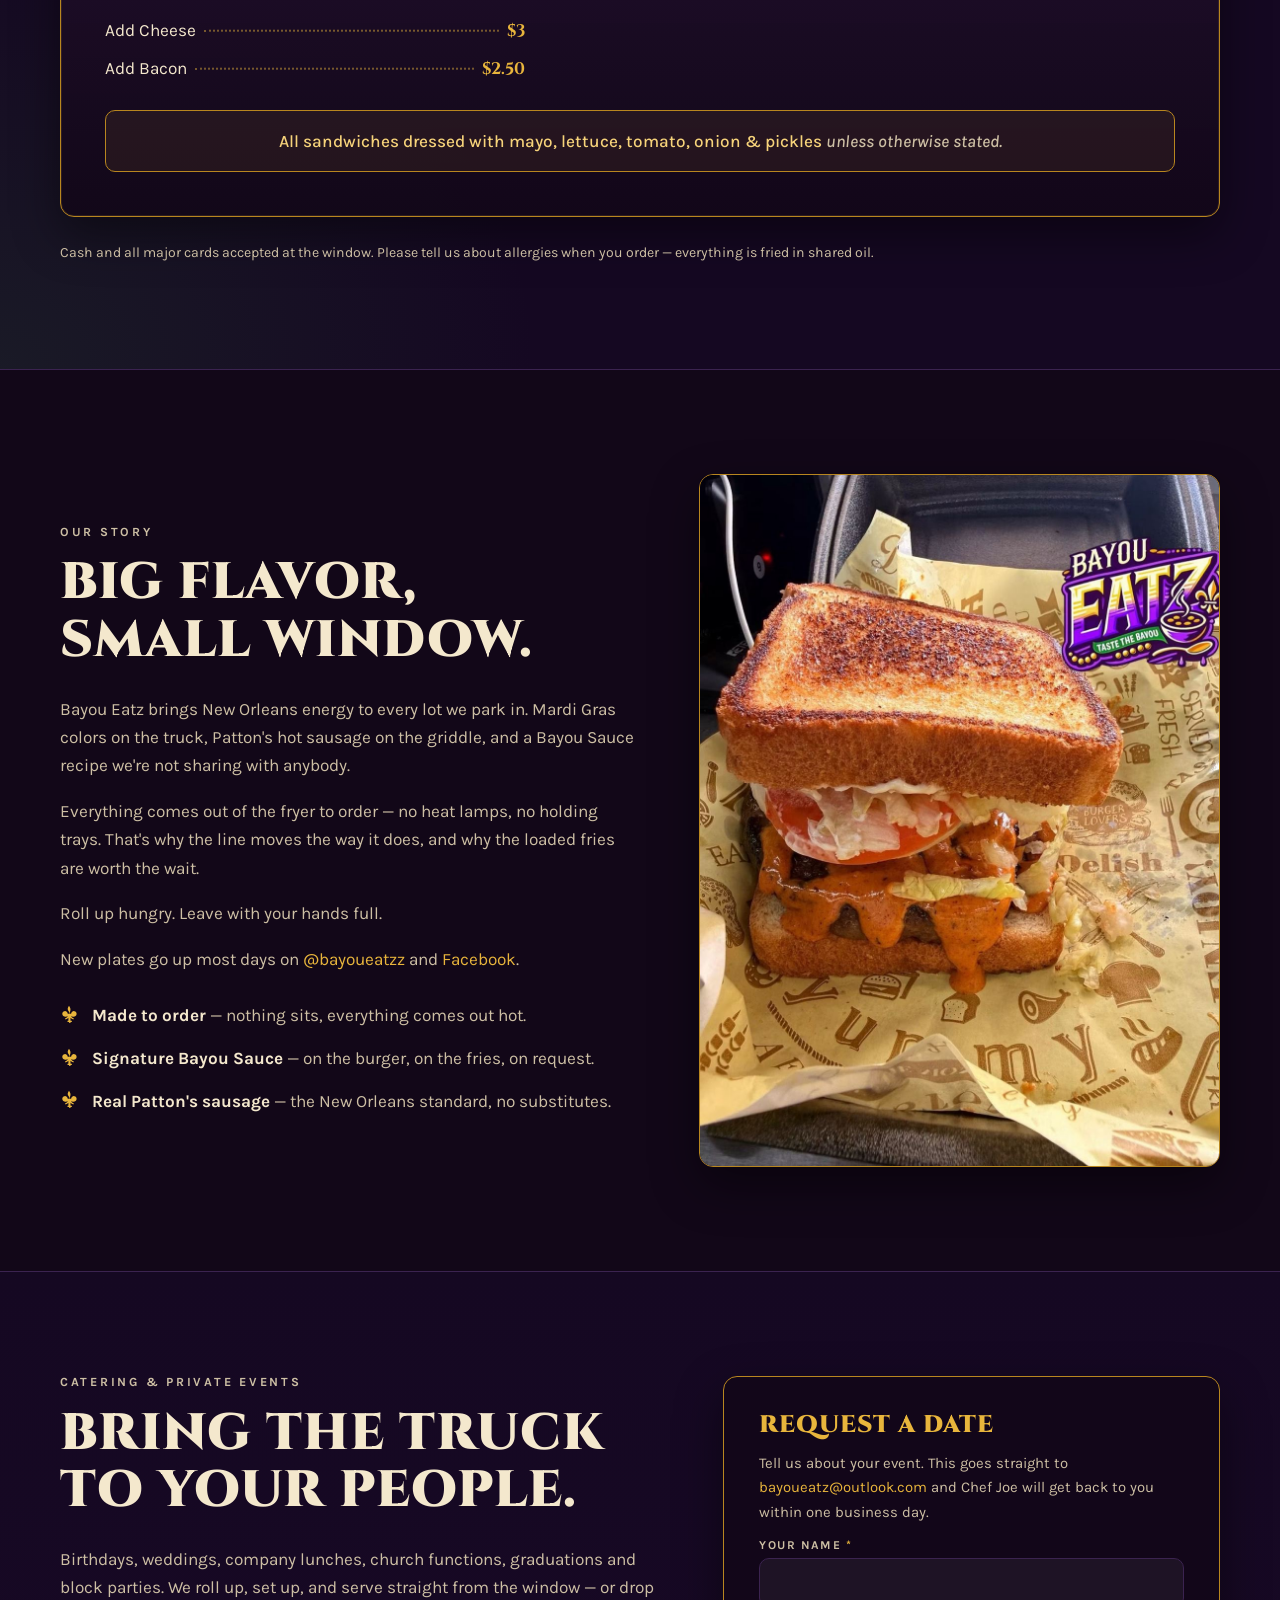
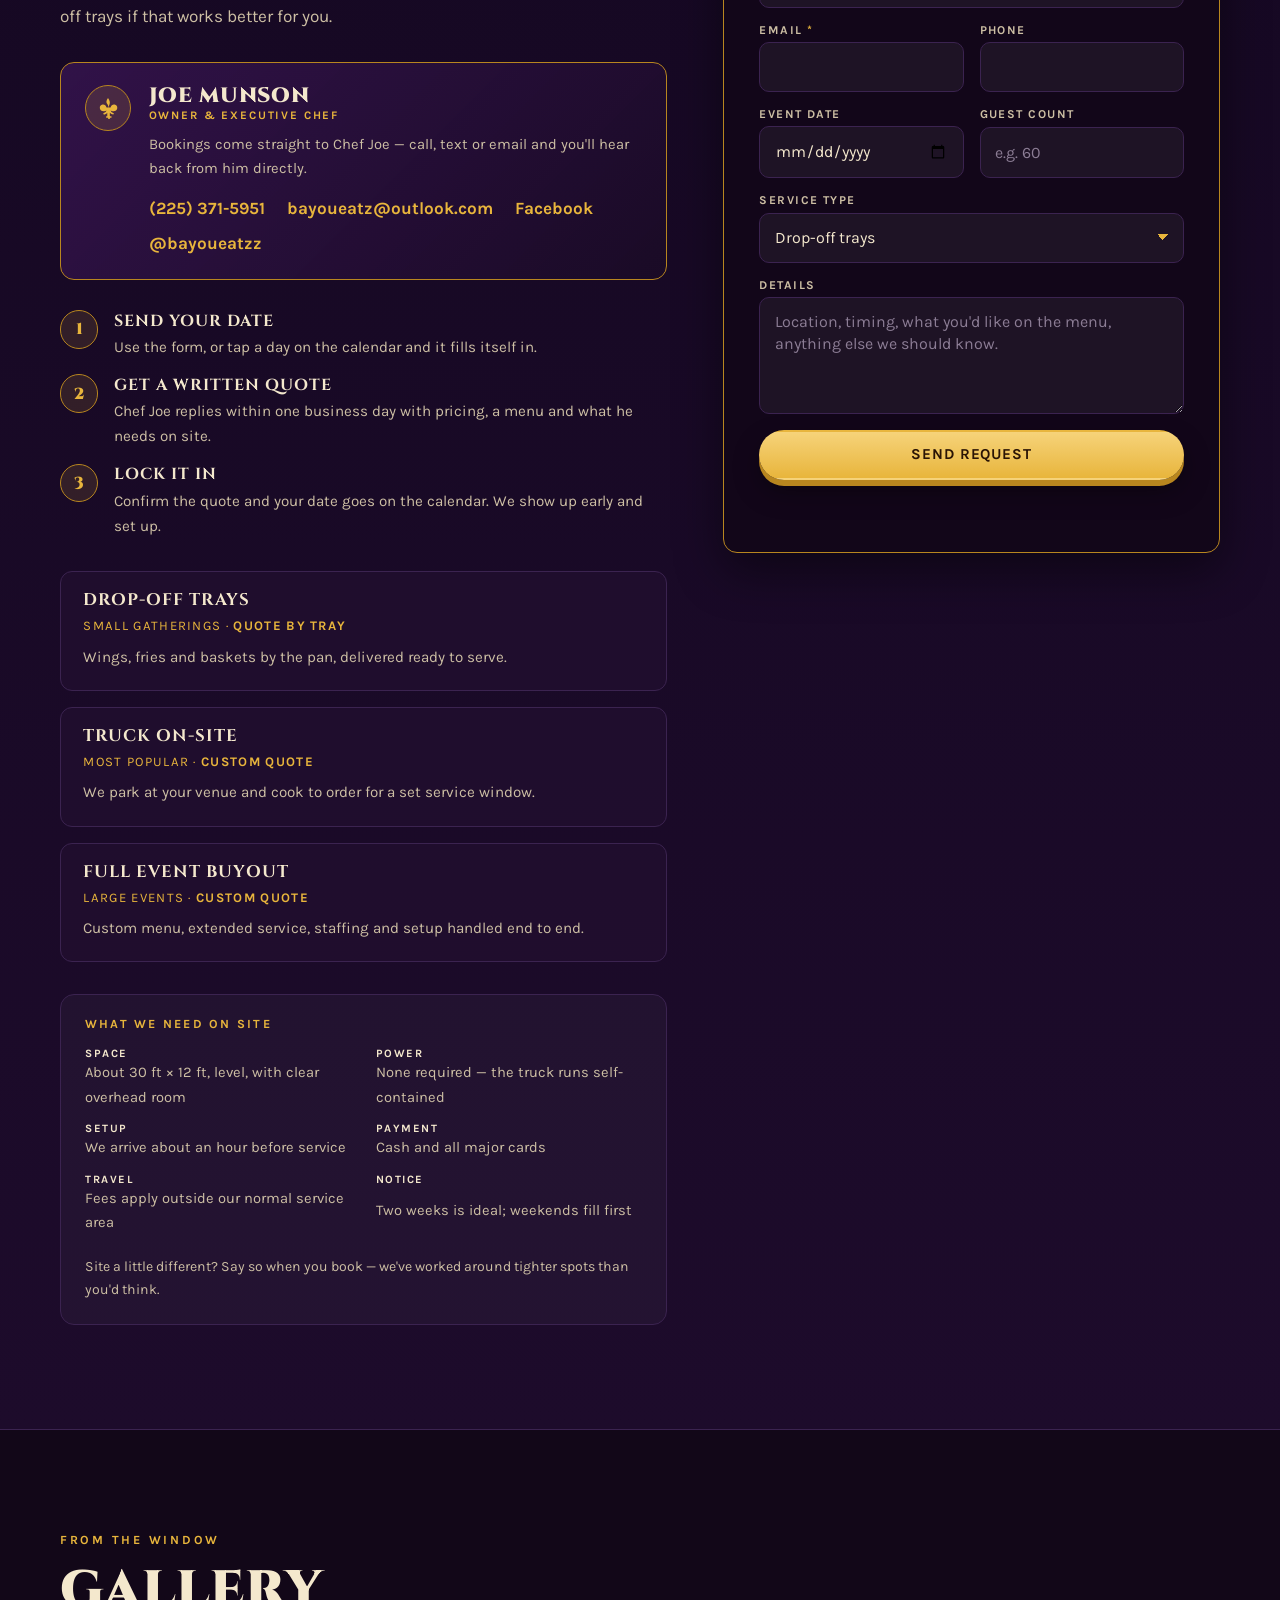
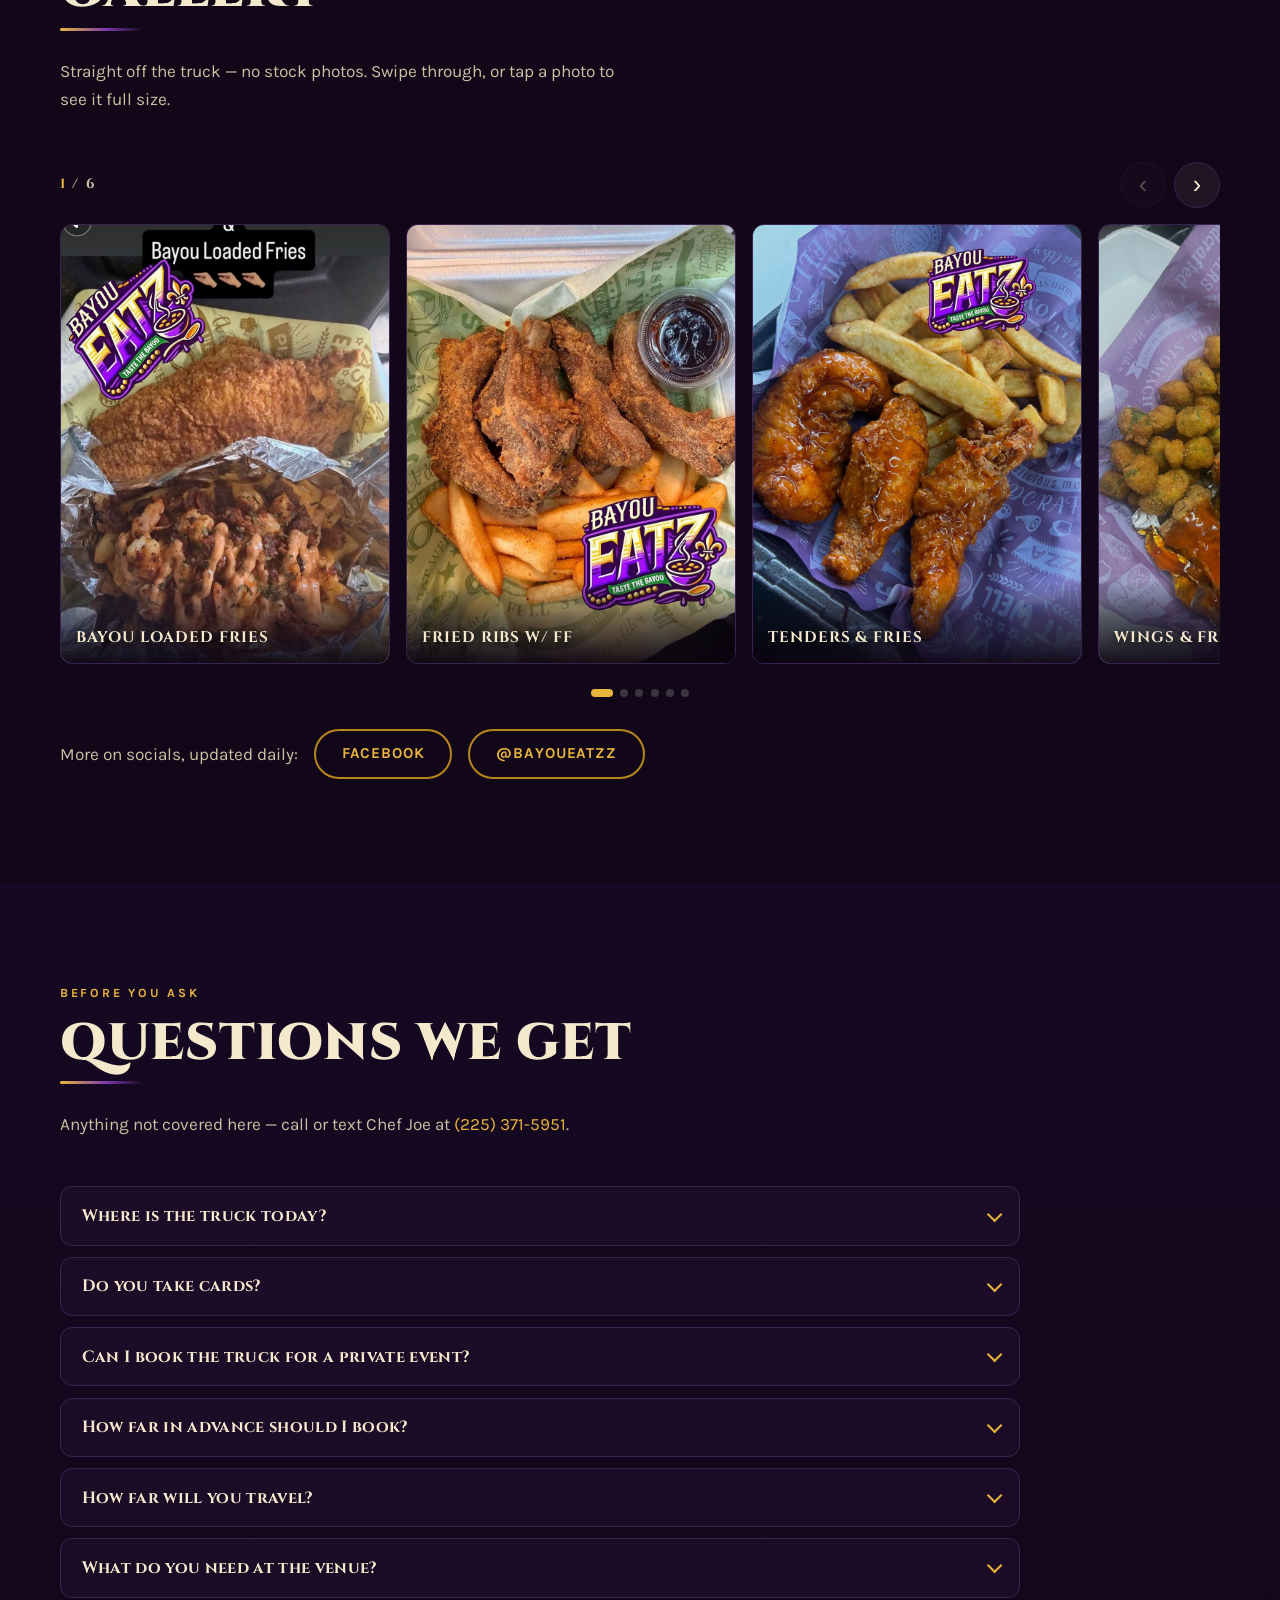
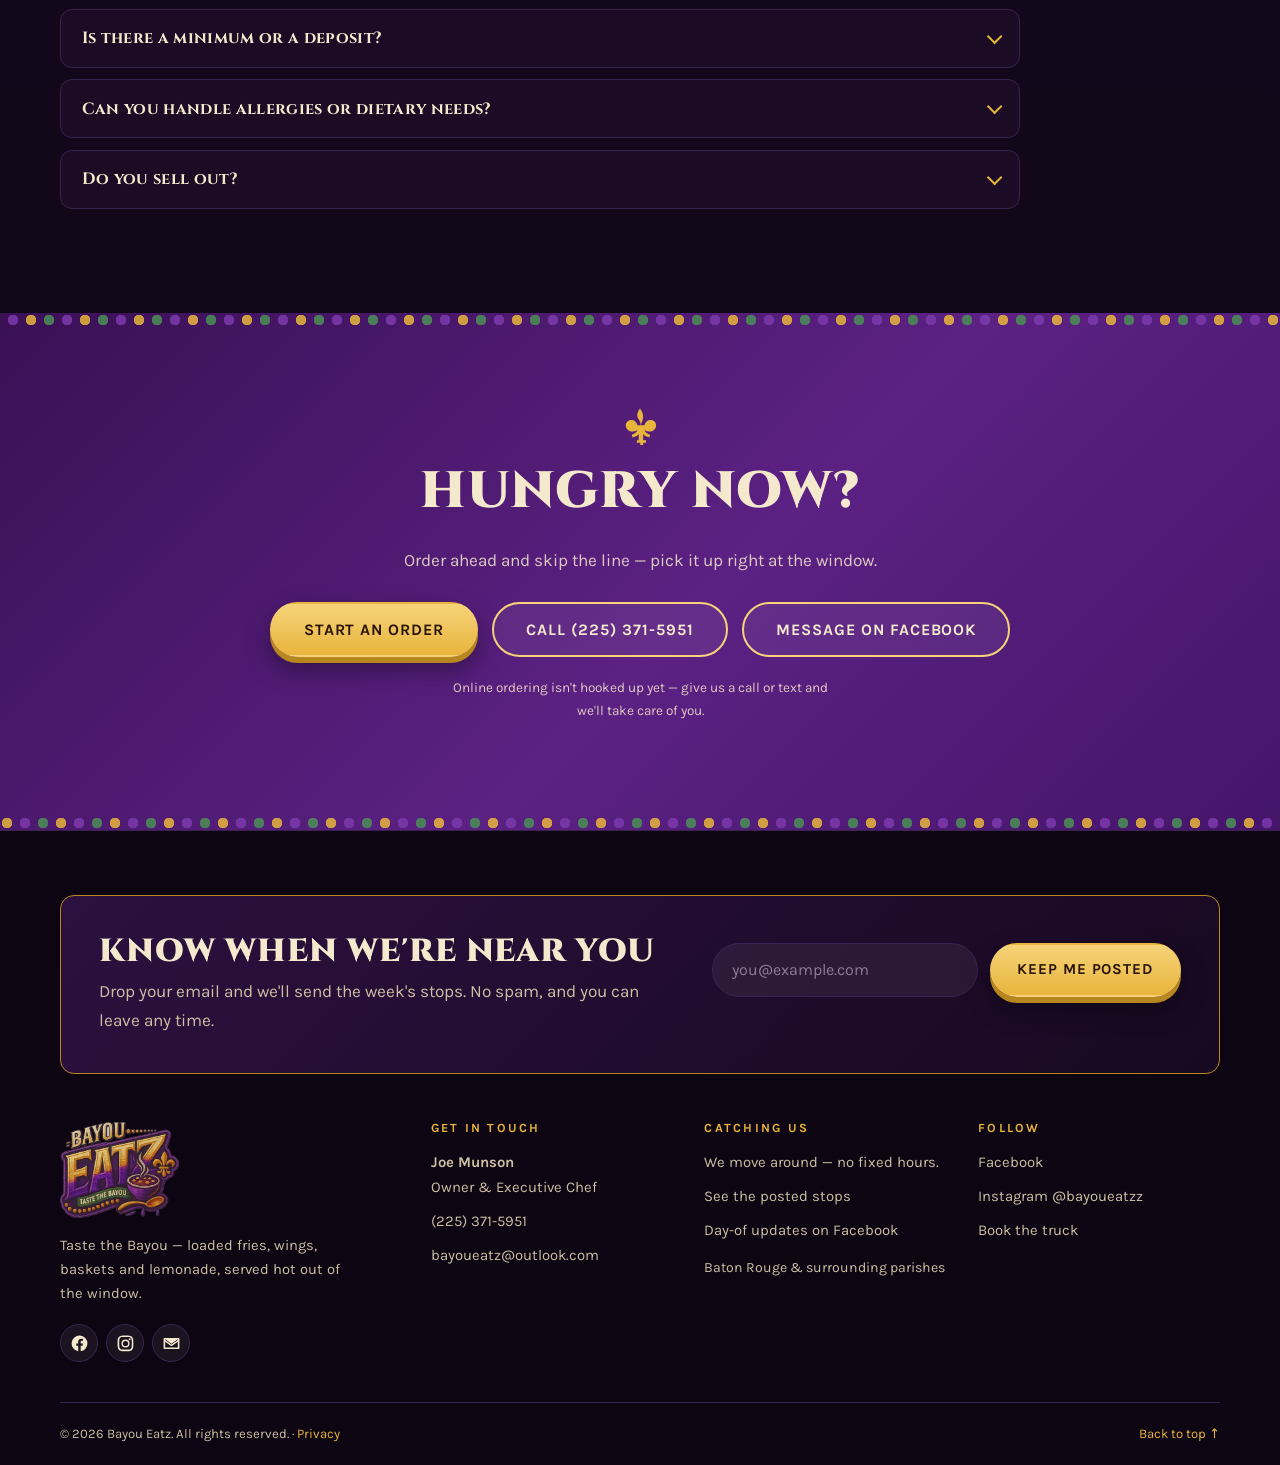
==== commit c58e74f4: "Point the site's absolute URLs at the address it actually lives on Every absolute URL still named ba" ====
--- a/index.html
+++ b/index.html
@@ -7,21 +7,21 @@
 <!-- ══ EDIT: SEO ══════════════════════════════════════════════════════ -->
 <title>Bayou Eatz — Taste the Bayou</title>
 <meta name="description" content="Bayou Eatz food truck — Bayou Loaded Fries, wings, shrimp & fish baskets, fried ribs and flavored lemonades. See where the truck is parked, check the booking calendar, or book Chef Joe Munson for your event.">
-<link rel="canonical" href="https://bayoueatz.com/">
+<link rel="canonical" href="https://knight8280-dotcom.github.io/bayou-eatz/">
 <meta name="theme-color" content="#170a22">
 <meta property="og:site_name" content="Bayou Eatz">
 <meta property="og:title" content="Bayou Eatz — Taste the Bayou">
 <meta property="og:description" content="Loaded fries, wings, baskets and lemonades, served hot out of the window. See where the truck is parked or book it for your event.">
 <meta property="og:type" content="restaurant">
-<meta property="og:url" content="https://bayoueatz.com/">
-<meta property="og:image" content="https://bayoueatz.com/assets/img/og-card.jpg">
+<meta property="og:url" content="https://knight8280-dotcom.github.io/bayou-eatz/">
+<meta property="og:image" content="https://knight8280-dotcom.github.io/bayou-eatz/assets/img/og-card.jpg">
 <meta property="og:image:width" content="1200">
 <meta property="og:image:height" content="630">
 <meta property="og:image:alt" content="Bayou Eatz — Taste the Bayou">
 <meta name="twitter:card" content="summary_large_image">
 <meta name="twitter:title" content="Bayou Eatz — Taste the Bayou">
 <meta name="twitter:description" content="Loaded fries, wings, baskets and lemonades, served hot out of the window.">
-<meta name="twitter:image" content="https://bayoueatz.com/assets/img/og-card.jpg">
+<meta name="twitter:image" content="https://knight8280-dotcom.github.io/bayou-eatz/assets/img/og-card.jpg">
 
 <link rel="icon" href="assets/img/favicon.svg" type="image/svg+xml">
 <link rel="apple-touch-icon" href="assets/img/apple-touch-icon.png">
@@ -36,19 +36,19 @@
 {
   "@context": "https://schema.org",
   "@type": "FoodEstablishment",
-  "@id": "https://bayoueatz.com/#business",
+  "@id": "https://knight8280-dotcom.github.io/bayou-eatz/#business",
   "name": "Bayou Eatz",
   "slogan": "Taste the Bayou",
   "description": "Food truck serving Bayou Loaded Fries, wings, shrimp and fish baskets, fried ribs and flavored lemonades.",
-  "url": "https://bayoueatz.com/",
-  "logo": "https://bayoueatz.com/assets/img/logo.webp",
-  "image": "https://bayoueatz.com/assets/img/og-card.jpg",
+  "url": "https://knight8280-dotcom.github.io/bayou-eatz/",
+  "logo": "https://knight8280-dotcom.github.io/bayou-eatz/assets/img/logo.webp",
+  "image": "https://knight8280-dotcom.github.io/bayou-eatz/assets/img/og-card.jpg",
   "telephone": "+12253715951",
   "email": "bayoueatz@outlook.com",
   "servesCuisine": ["Cajun", "Creole", "Southern", "Soul Food"],
   "priceRange": "$$",
   "paymentAccepted": "Cash, Credit Card, Debit Card",
-  "hasMenu": "https://bayoueatz.com/#menu",
+  "hasMenu": "https://knight8280-dotcom.github.io/bayou-eatz/#menu",
   "areaServed": "Baton Rouge & surrounding parishes",
   "founder": { "@type": "Person", "name": "Joe Munson", "jobTitle": "Owner & Executive Chef" },
   "sameAs": [
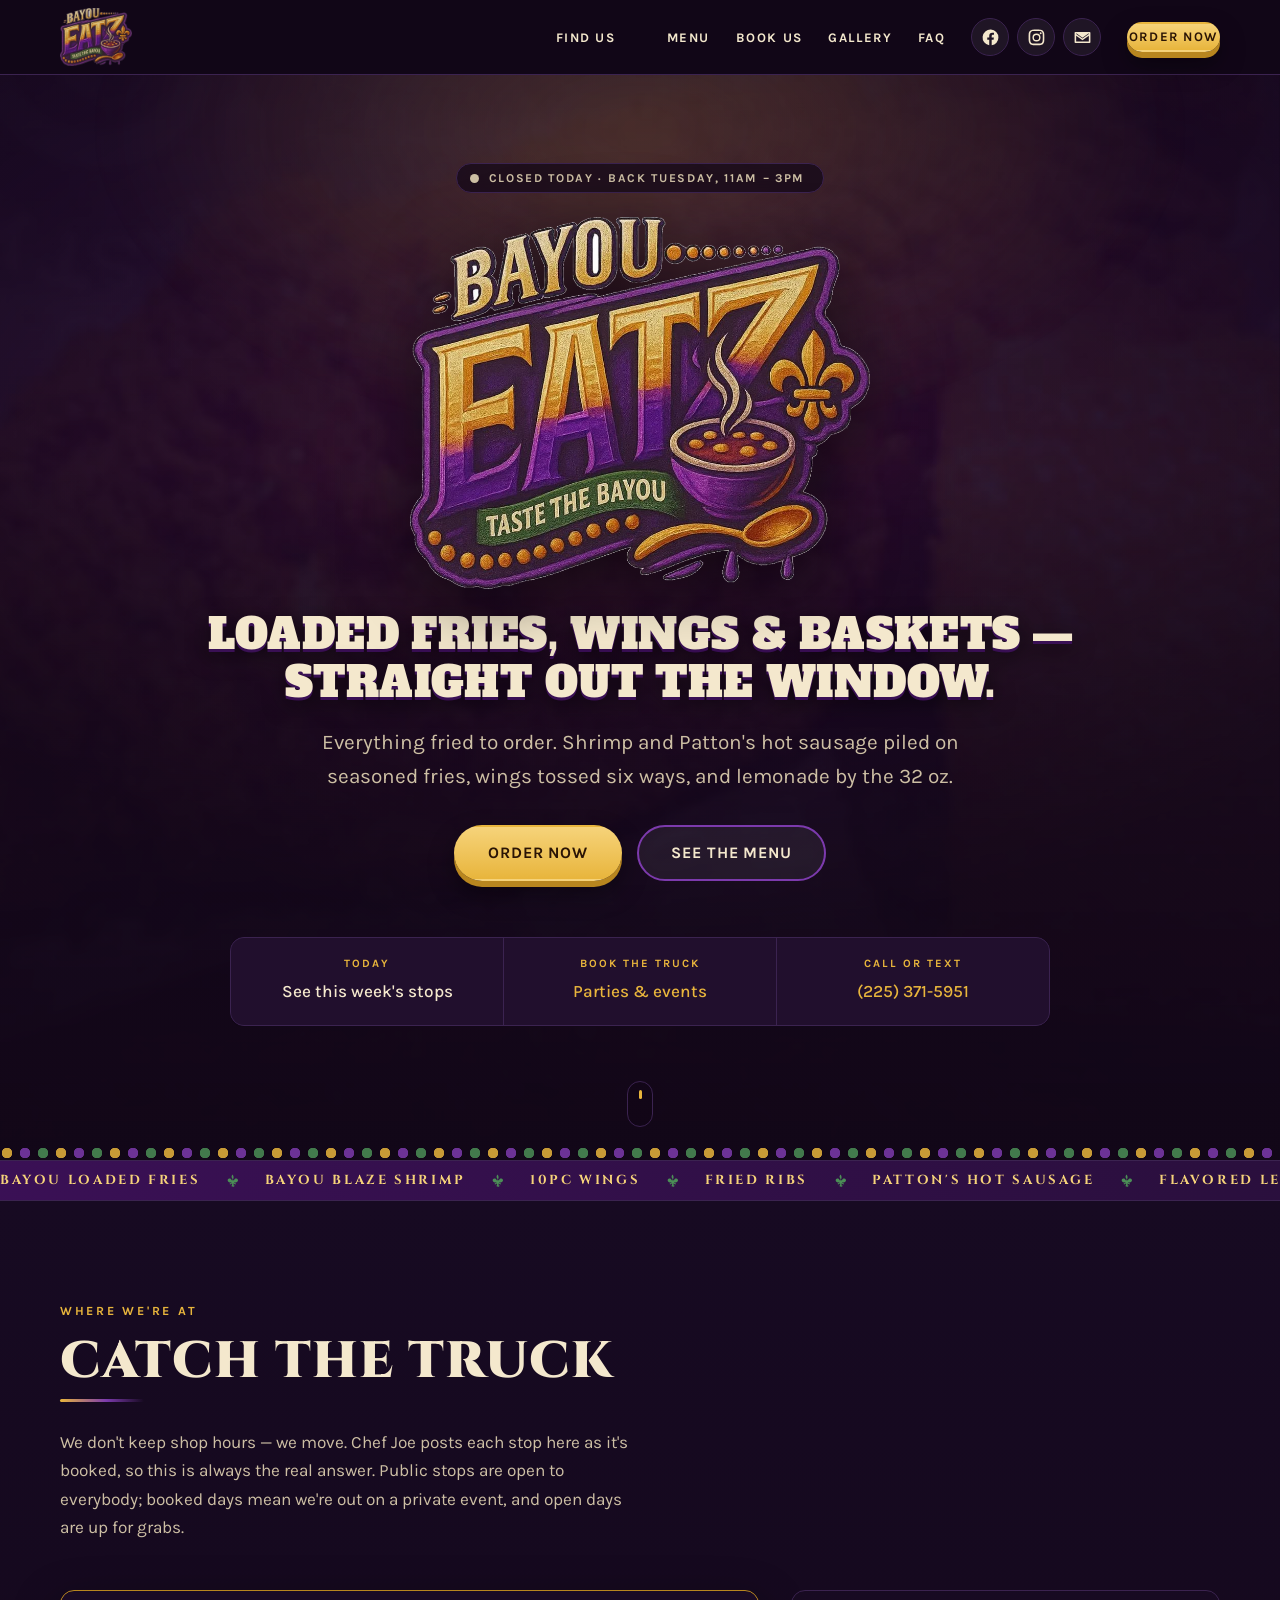
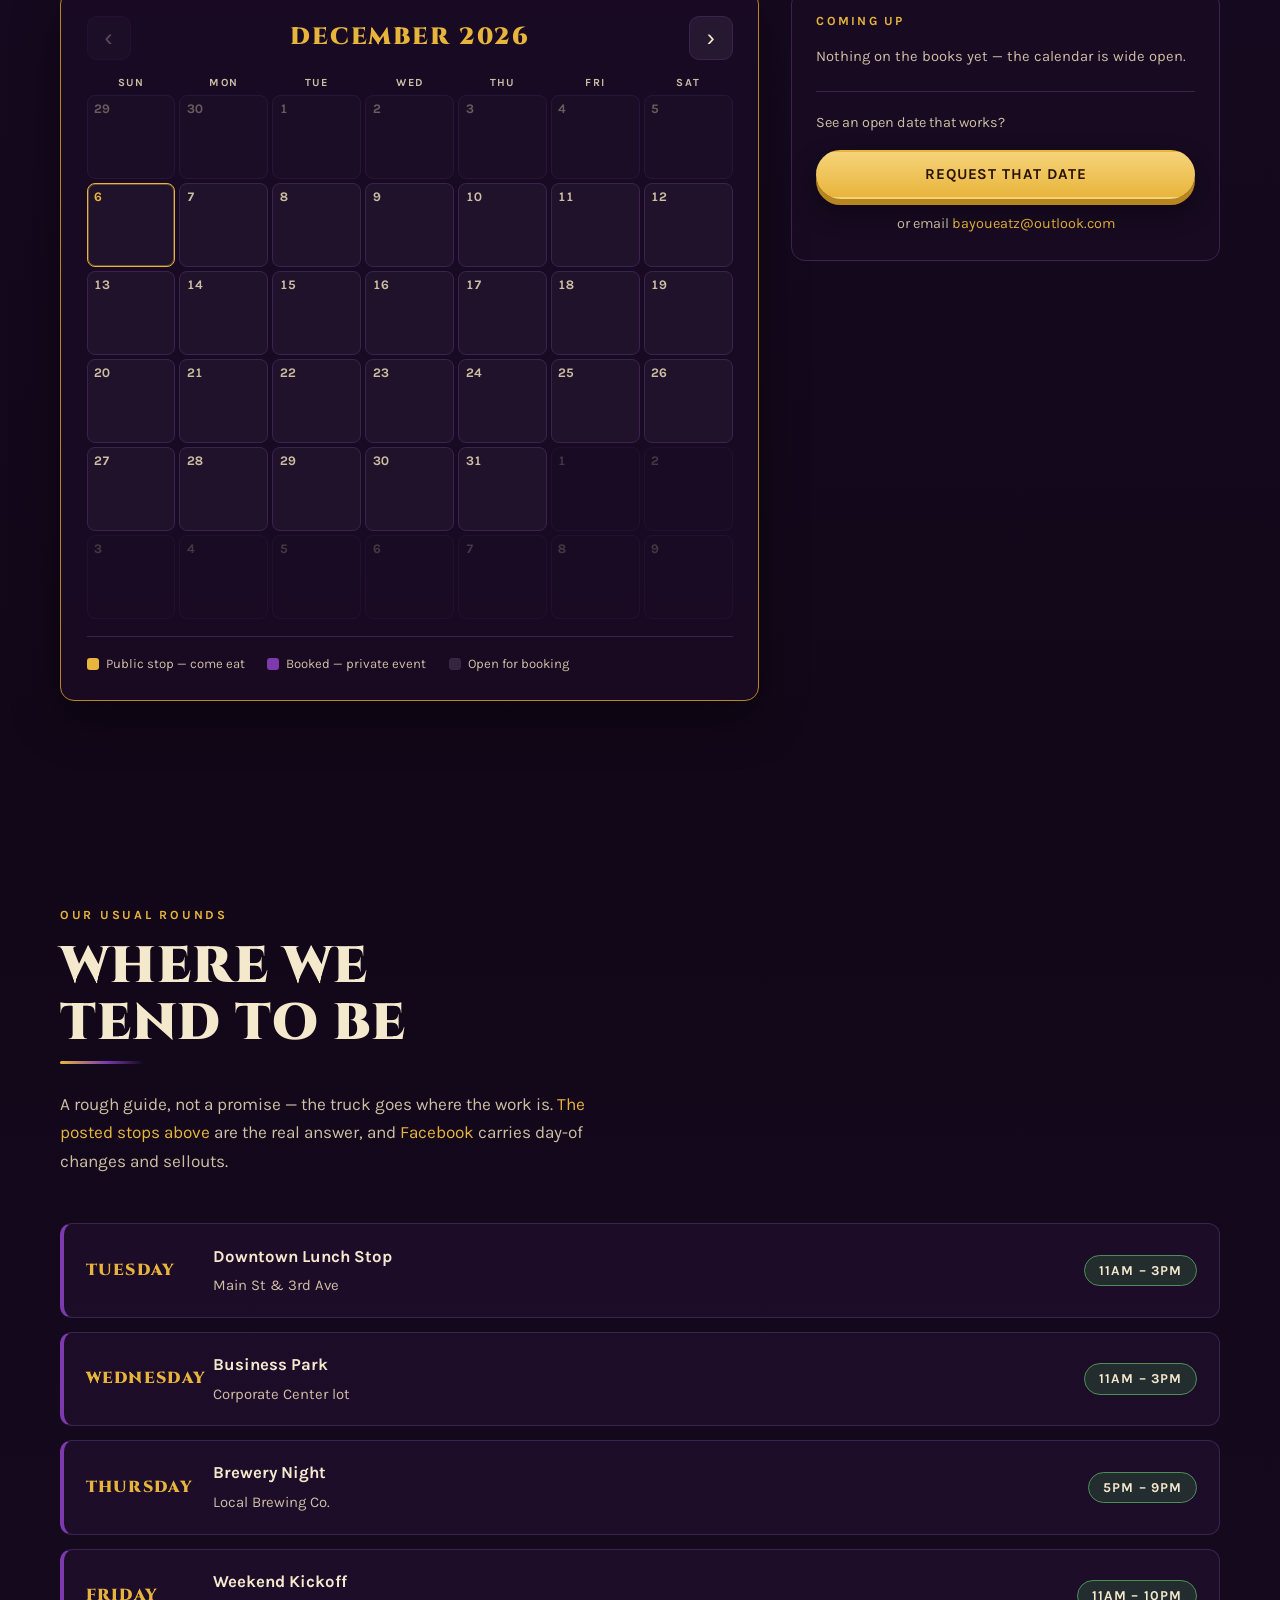
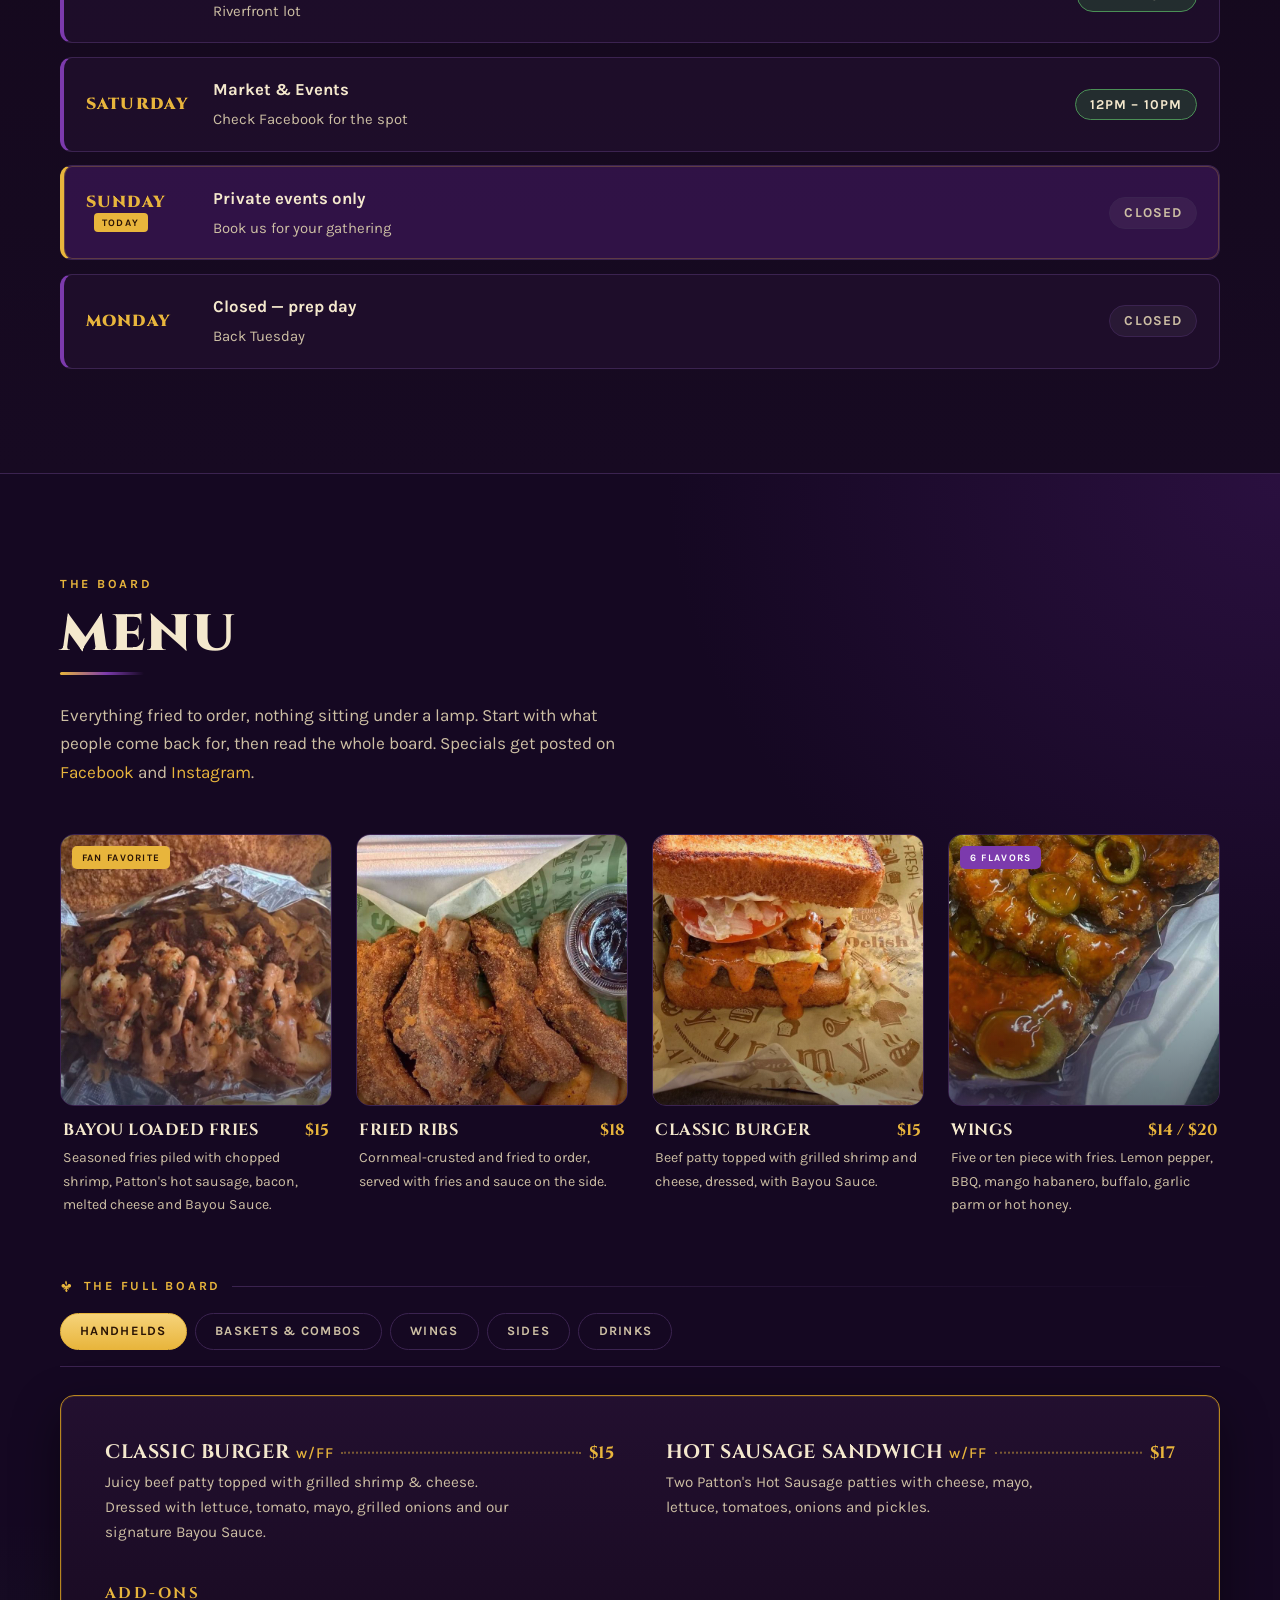
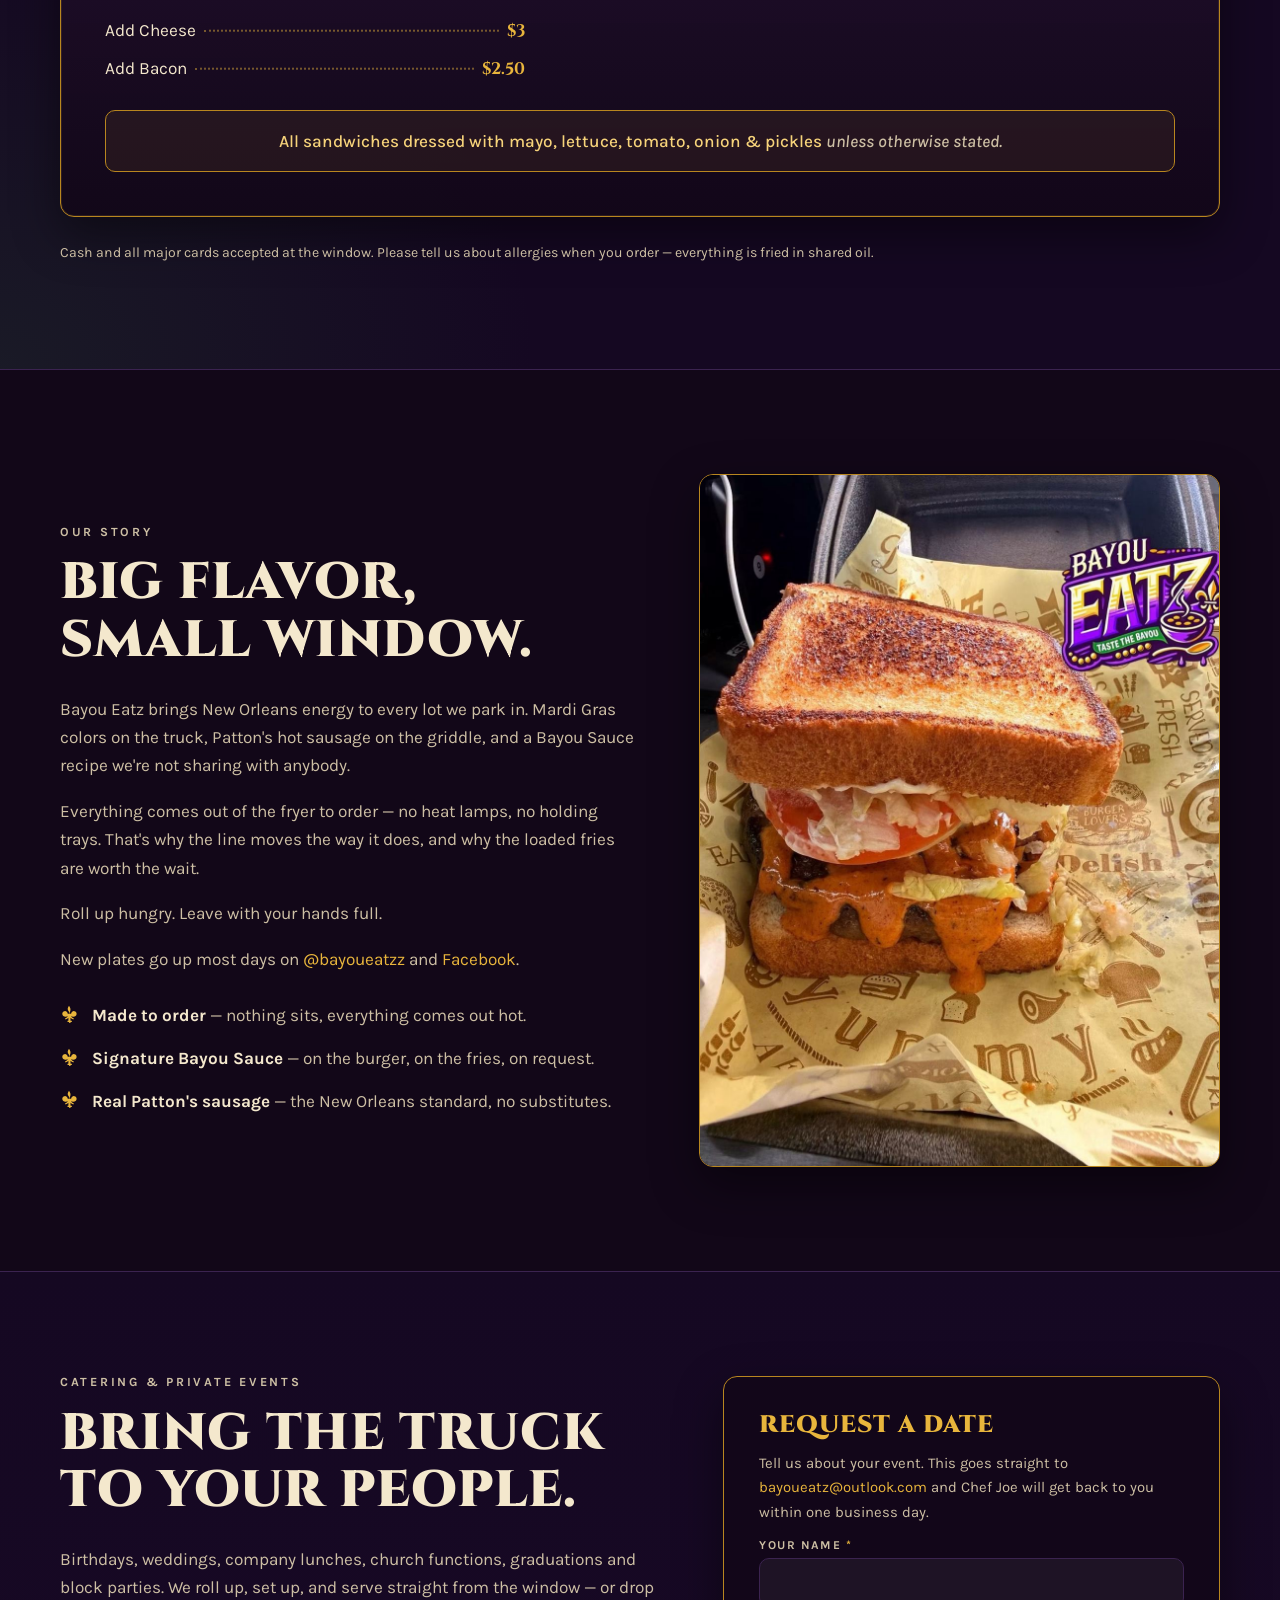
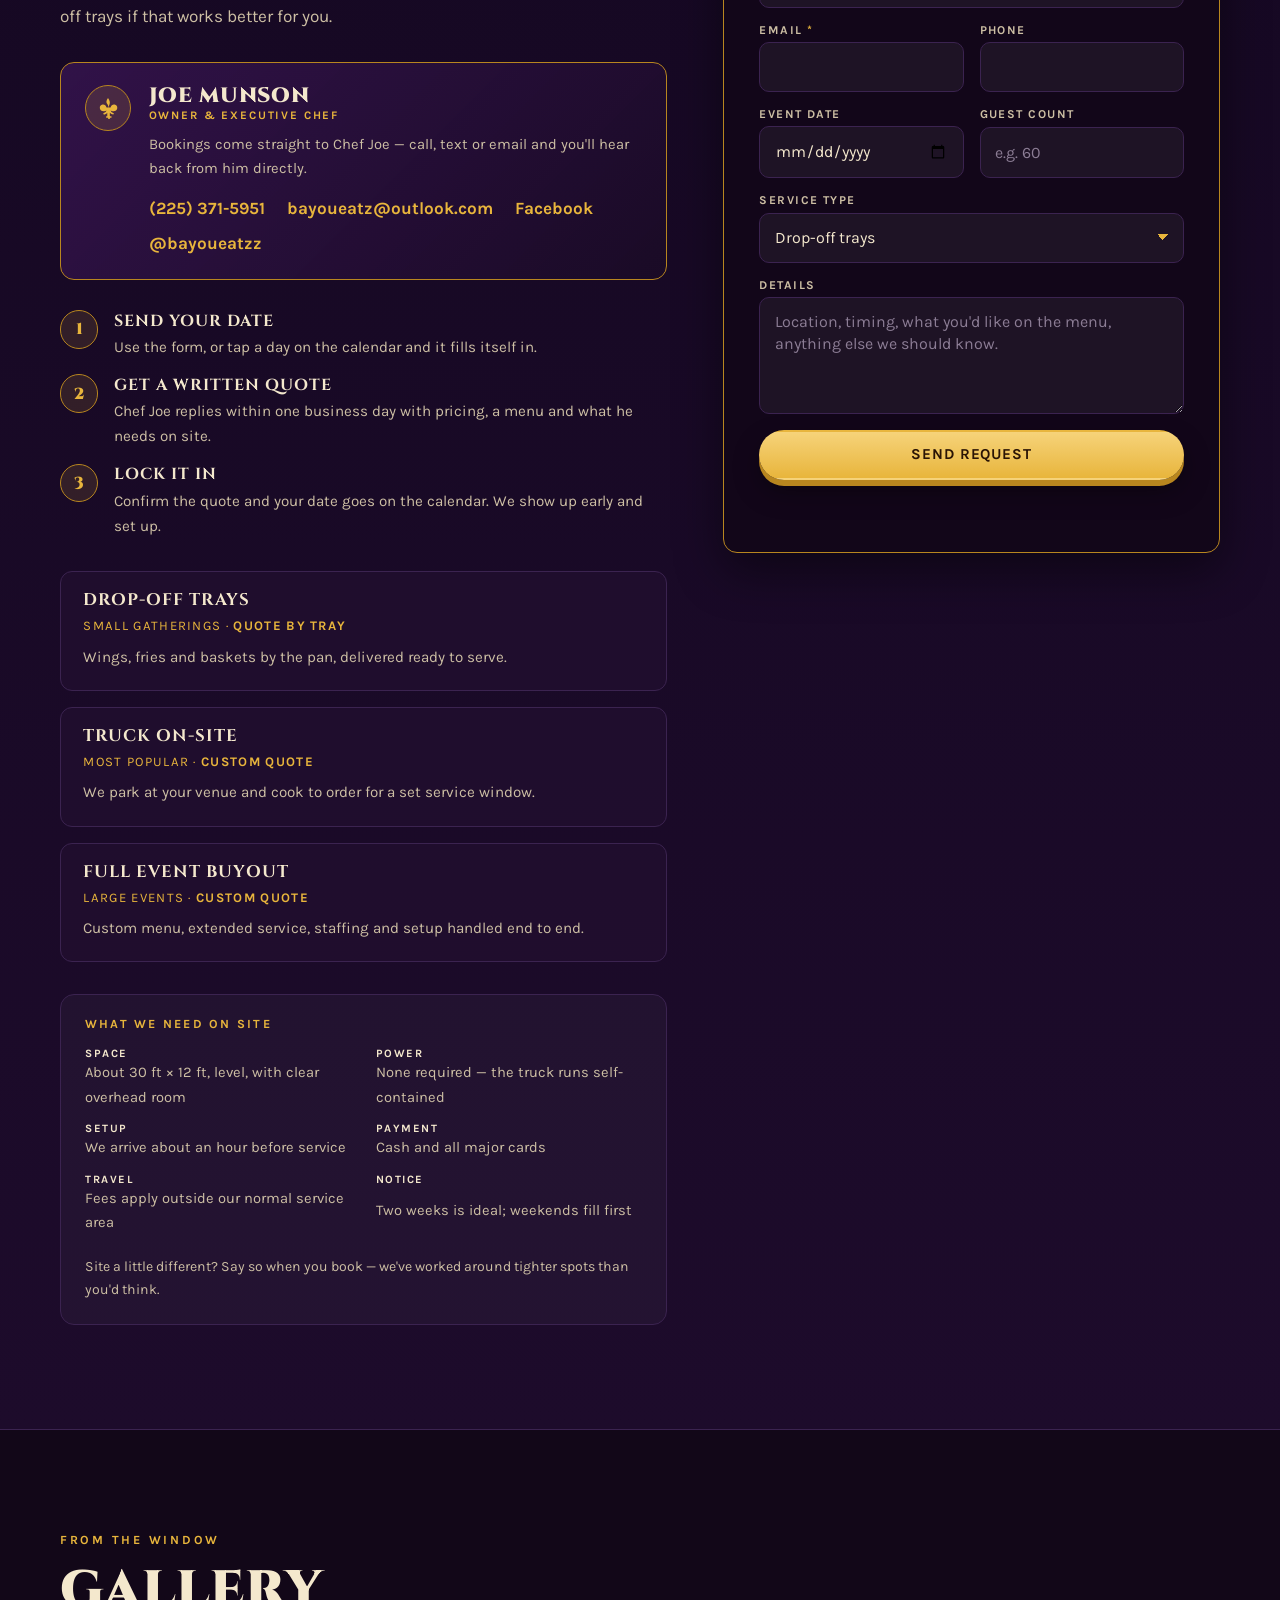
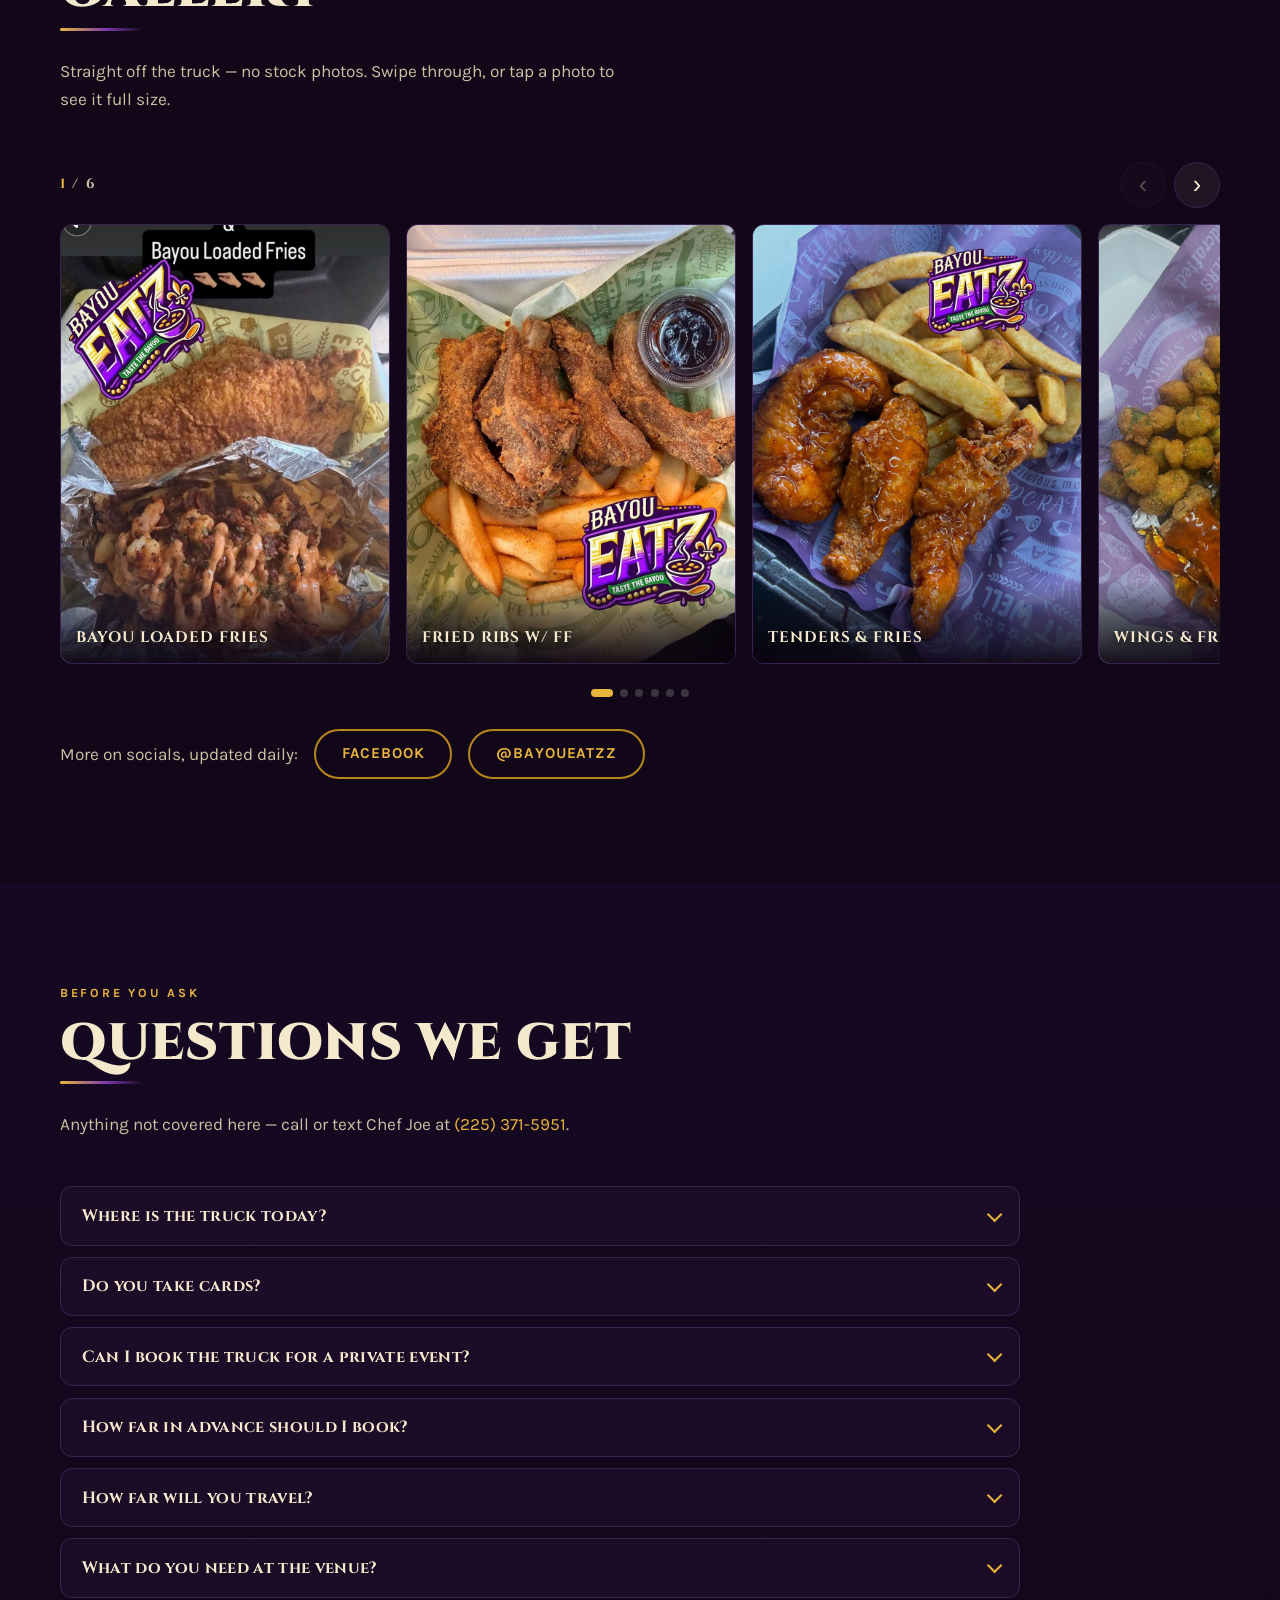
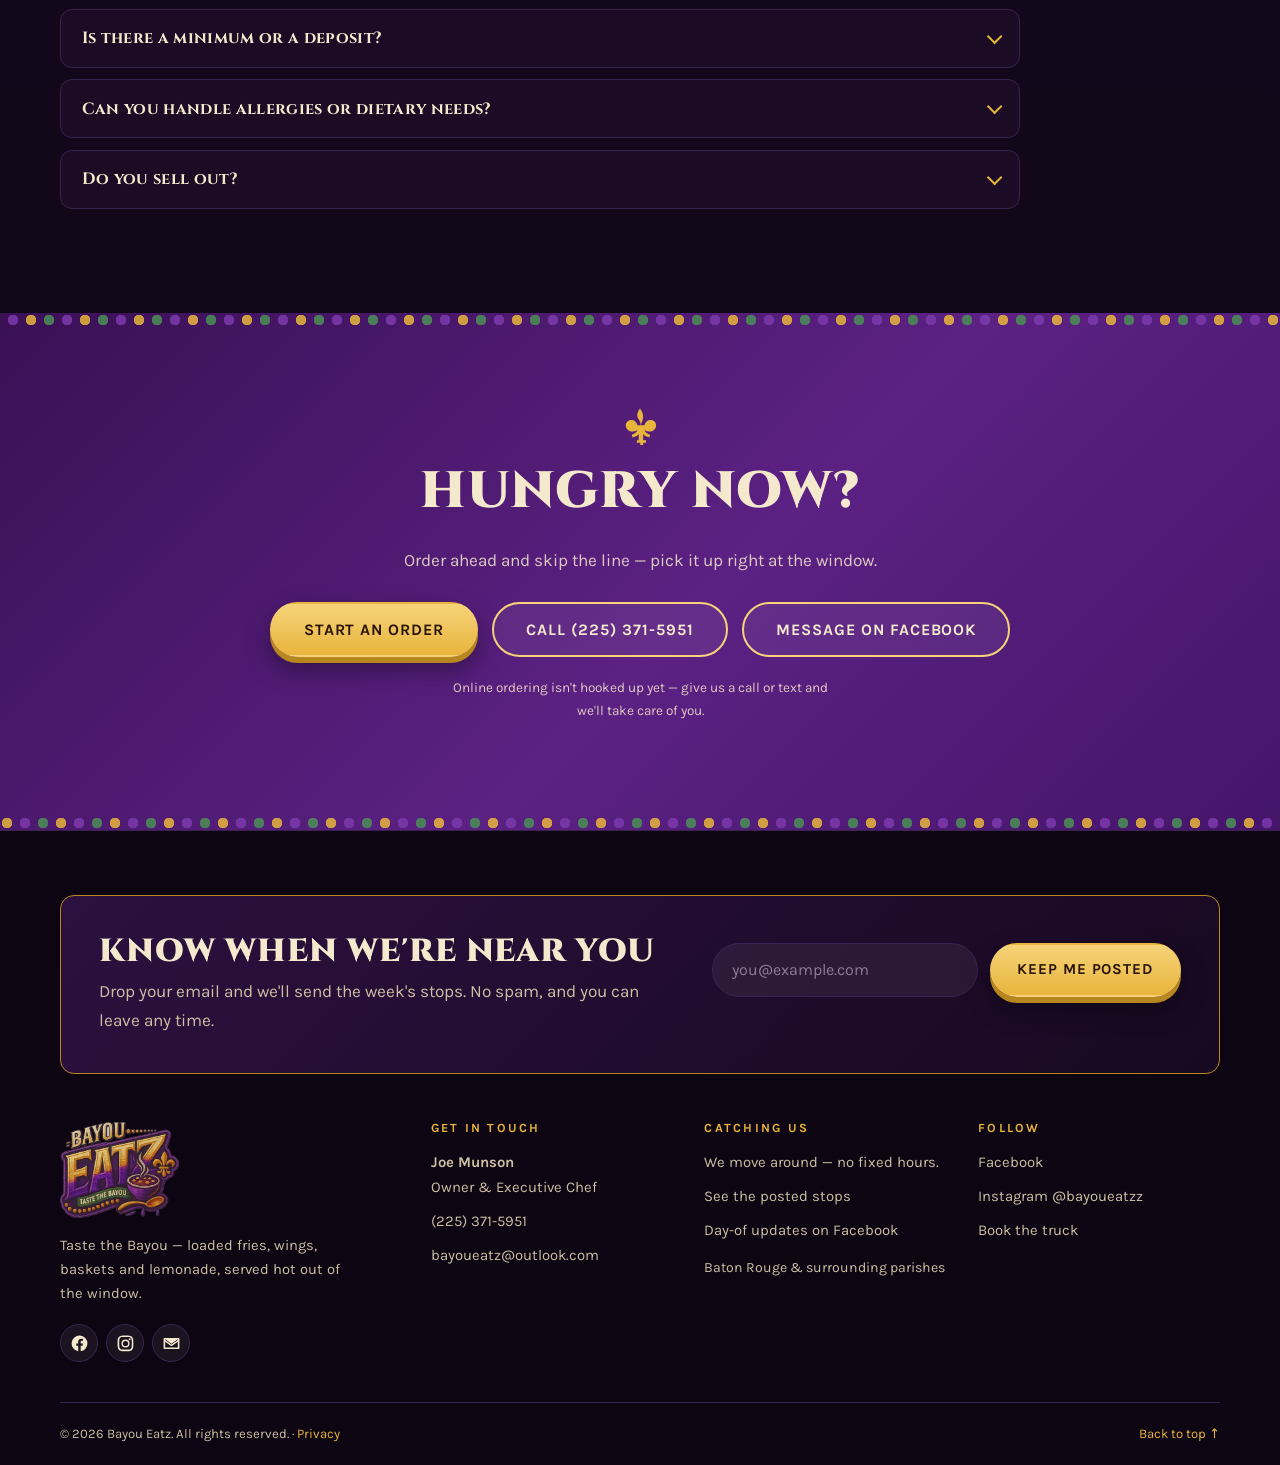
==== commit 227ff5b9: "Let Chef Joe post updates to the site like a blog Pasting a spreadsheet row is data entry, not posti" ====
--- a/index.html
+++ b/index.html
@@ -78,6 +78,7 @@
     <nav class="site-nav" id="site-nav" aria-label="Main">
       <ul>
         <li><a href="#calendar">Find Us</a></li>
+        <li><a href="#updates" data-feed-nav hidden>Updates</a></li>
         <li><a href="#menu">Menu</a></li>
         <li><a href="#catering">Book Us</a></li>
         <li><a href="#gallery">Gallery</a></li>
@@ -139,6 +140,19 @@
         <span>Bayou Loaded Fries</span><span class="fdl"></span><span>Bayou Blaze Shrimp</span><span class="fdl"></span><span>10pc Wings</span><span class="fdl"></span><span>Fried Ribs</span><span class="fdl"></span><span>Patton's Hot Sausage</span><span class="fdl"></span><span>Flavored Lemonade</span><span class="fdl"></span>
         <span>Bayou Loaded Fries</span><span class="fdl"></span><span>Bayou Blaze Shrimp</span><span class="fdl"></span><span>10pc Wings</span><span class="fdl"></span><span>Fried Ribs</span><span class="fdl"></span><span>Patton's Hot Sausage</span><span class="fdl"></span><span>Flavored Lemonade</span><span class="fdl"></span>
       </div>
+    </div>
+  </section>
+
+  <!-- ════════════ FEED ════════════ -->
+  <!-- Hidden until Chef Joe has actually posted something. -->
+  <section class="section section-feed" id="updates" data-feed-section hidden>
+    <div class="wrap">
+      <header class="section-head">
+        <p class="eyebrow">Straight from the truck</p>
+        <h2>Latest word</h2>
+        <p class="section-sub">Chef Joe posts here as the day goes — where he's parked, what's running low, when he's rolling out.</p>
+      </header>
+      <ol class="feed" data-feed></ol>
     </div>
   </section>
 
--- a/assets/css/styles.css
+++ b/assets/css/styles.css
@@ -439,6 +439,54 @@
 }
 .find-note p { margin: 0; color: var(--text-dim); max-width: 60ch; }
 .find-note strong { color: var(--cream); }
+
+/* ── The feed ────────────────────────────────────────────────────── */
+.section-feed {
+  background: linear-gradient(180deg, var(--ink), #170a22);
+  border-bottom: 1px solid var(--rule);
+}
+.section-feed[hidden] { display: none; }
+.feed { display: grid; gap: 1rem; max-width: 62rem; }
+.post {
+  position: relative;
+  padding: 1.35rem 1.5rem 1.5rem;
+  border: 1px solid var(--rule); border-left: 3px solid var(--purple-lt);
+  border-radius: var(--radius);
+  background: rgb(36 16 49 / .5);
+}
+/* The newest post is the one people came for — give it the gold edge. */
+.post.is-latest {
+  border-left-color: var(--gold);
+  background:
+    radial-gradient(120% 160% at 0% 0%, rgb(91 33 131 / .5), transparent 62%),
+    rgb(27 11 38 / .8);
+  box-shadow: var(--shadow);
+}
+.post-meta {
+  display: flex; align-items: center; gap: .6rem; margin: 0 0 .5rem;
+  font: 700 .72rem/1 var(--body);
+  letter-spacing: .16em; text-transform: uppercase; color: var(--text-dim);
+}
+.post-tag {
+  padding: .3rem .5rem; border-radius: 4px;
+  background: var(--gold); color: #2a1405; letter-spacing: .12em;
+}
+.post-headline {
+  margin: 0 0 .4rem;
+  font: 900 clamp(1.15rem, 1rem + .8vw, 1.6rem)/1.15 var(--heading);
+  text-transform: uppercase; letter-spacing: .02em; color: var(--cream);
+}
+.post-body { margin: 0 0 .6rem; color: var(--text-dim); max-width: 62ch; }
+.post-facts {
+  margin: 0; font: 700 .88rem/1.4 var(--body); color: var(--gold-lt);
+}
+.post-link {
+  display: inline-block; margin-top: .7rem;
+  font: 700 .74rem/1 var(--body); letter-spacing: .1em;
+  text-transform: uppercase; color: var(--gold);
+  border-bottom: 1px solid transparent; padding-bottom: 2px;
+}
+.post-link:hover { border-bottom-color: var(--gold); }
 
 /* ── "Where we are" banner ───────────────────────────────────────── */
 .next-stop {
@@ -1466,3 +1514,32 @@
   .owner-grid { grid-template-columns: 1fr; }
   .owner-form { position: static; }
 }
+
+/* ── Publish box on the owner page ───────────────────────────────── */
+.out-card-publish {
+  border-color: var(--gold-dk);
+  background: linear-gradient(135deg, rgb(91 33 131 / .4), rgb(27 11 38 / .75));
+}
+.out-card-publish[hidden] { display: none; }
+.publish-row { display: flex; flex-wrap: wrap; gap: .6rem; }
+.publish-row input {
+  flex: 1 1 12rem; min-width: 0;
+  font: 400 1rem/1.4 var(--body); color: var(--cream);
+  background: rgb(255 255 255 / .06);
+  border: 1px solid var(--rule); border-radius: 999px;
+  padding: .85rem 1.1rem;
+}
+.publish-row input:focus { border-color: var(--gold); outline: none; }
+.publish-remember {
+  display: flex; align-items: center; gap: .5rem;
+  margin-top: .7rem; font-size: .82rem; color: var(--text-dim);
+}
+.publish-remember input { accent-color: var(--gold); width: 16px; height: 16px; }
+.owner-form textarea {
+  font: 400 1rem/1.5 var(--body); color: var(--cream);
+  background: rgb(255 255 255 / .05);
+  border: 1px solid var(--rule); border-radius: 10px;
+  padding: .8rem .9rem; width: 100%; resize: vertical;
+}
+.owner-form textarea:focus { border-color: var(--gold); outline: none; }
+.owner-form textarea::placeholder { color: #8c7d95; }
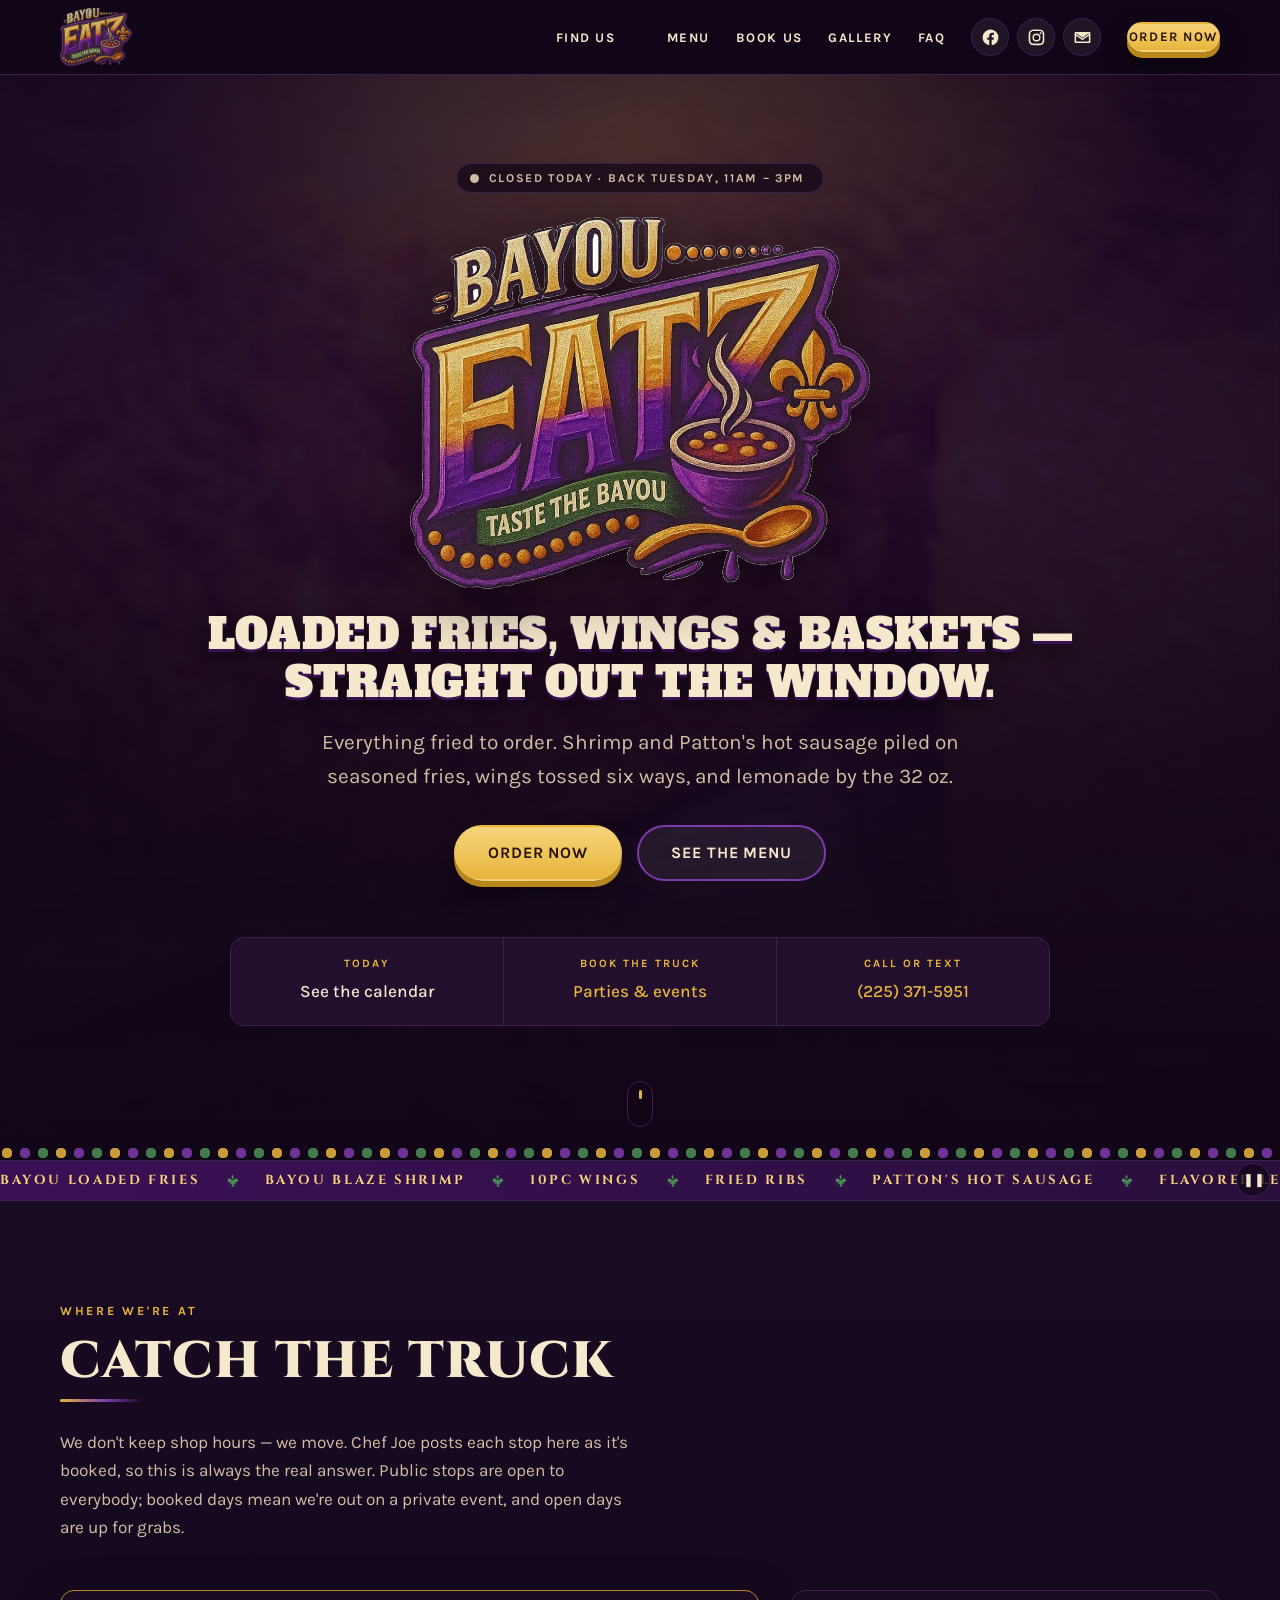
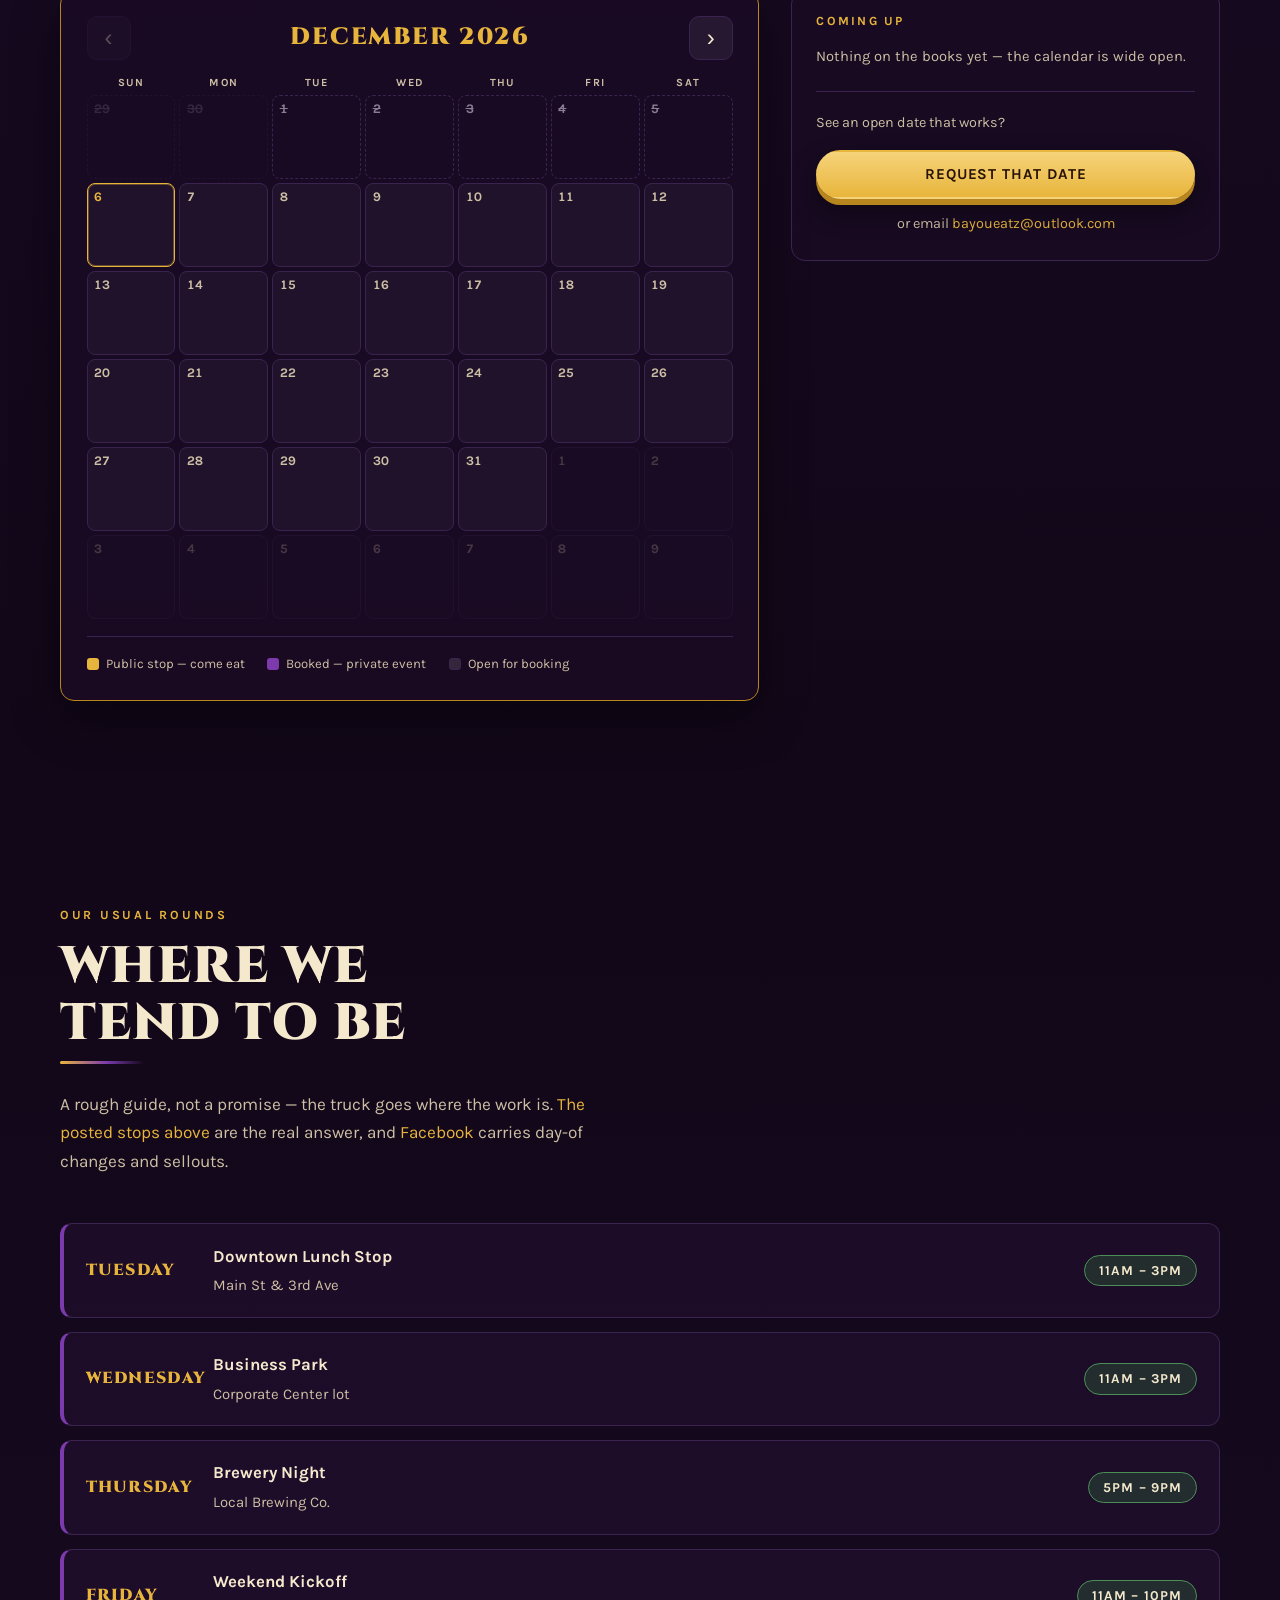
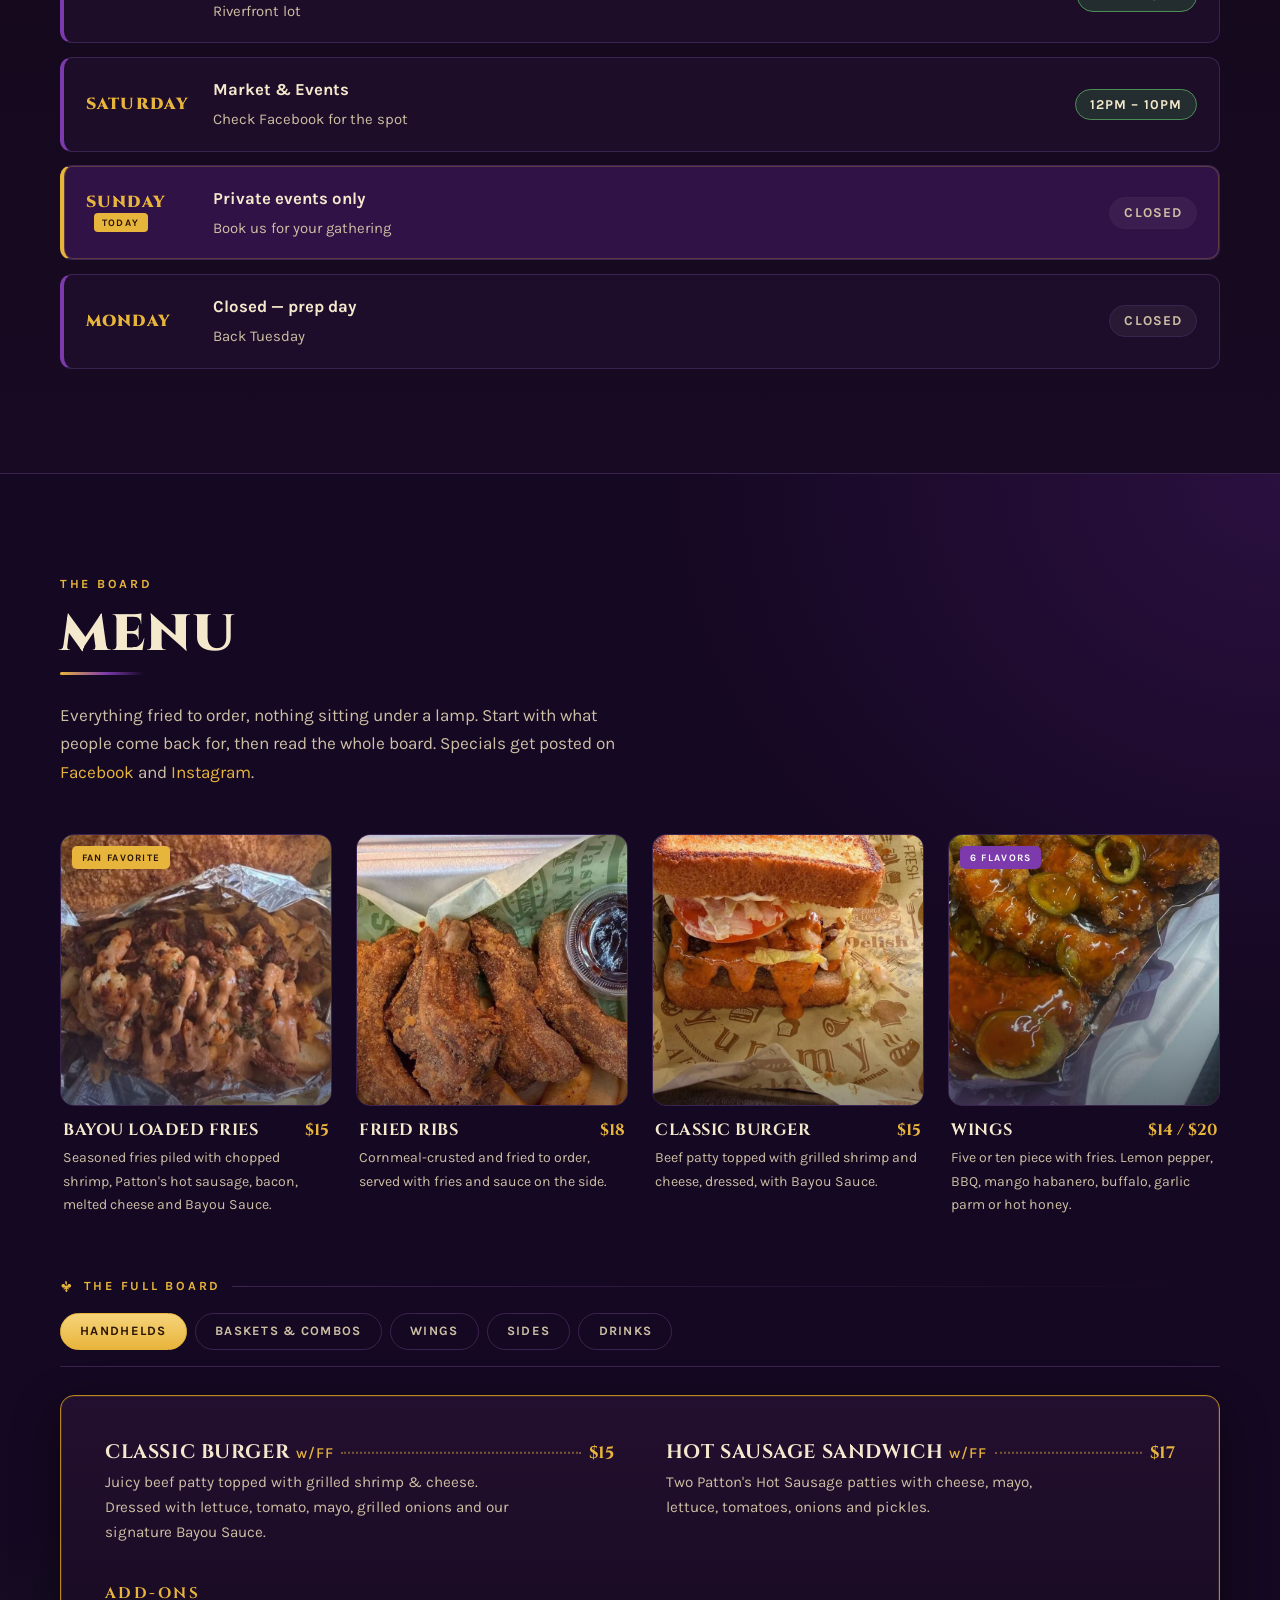
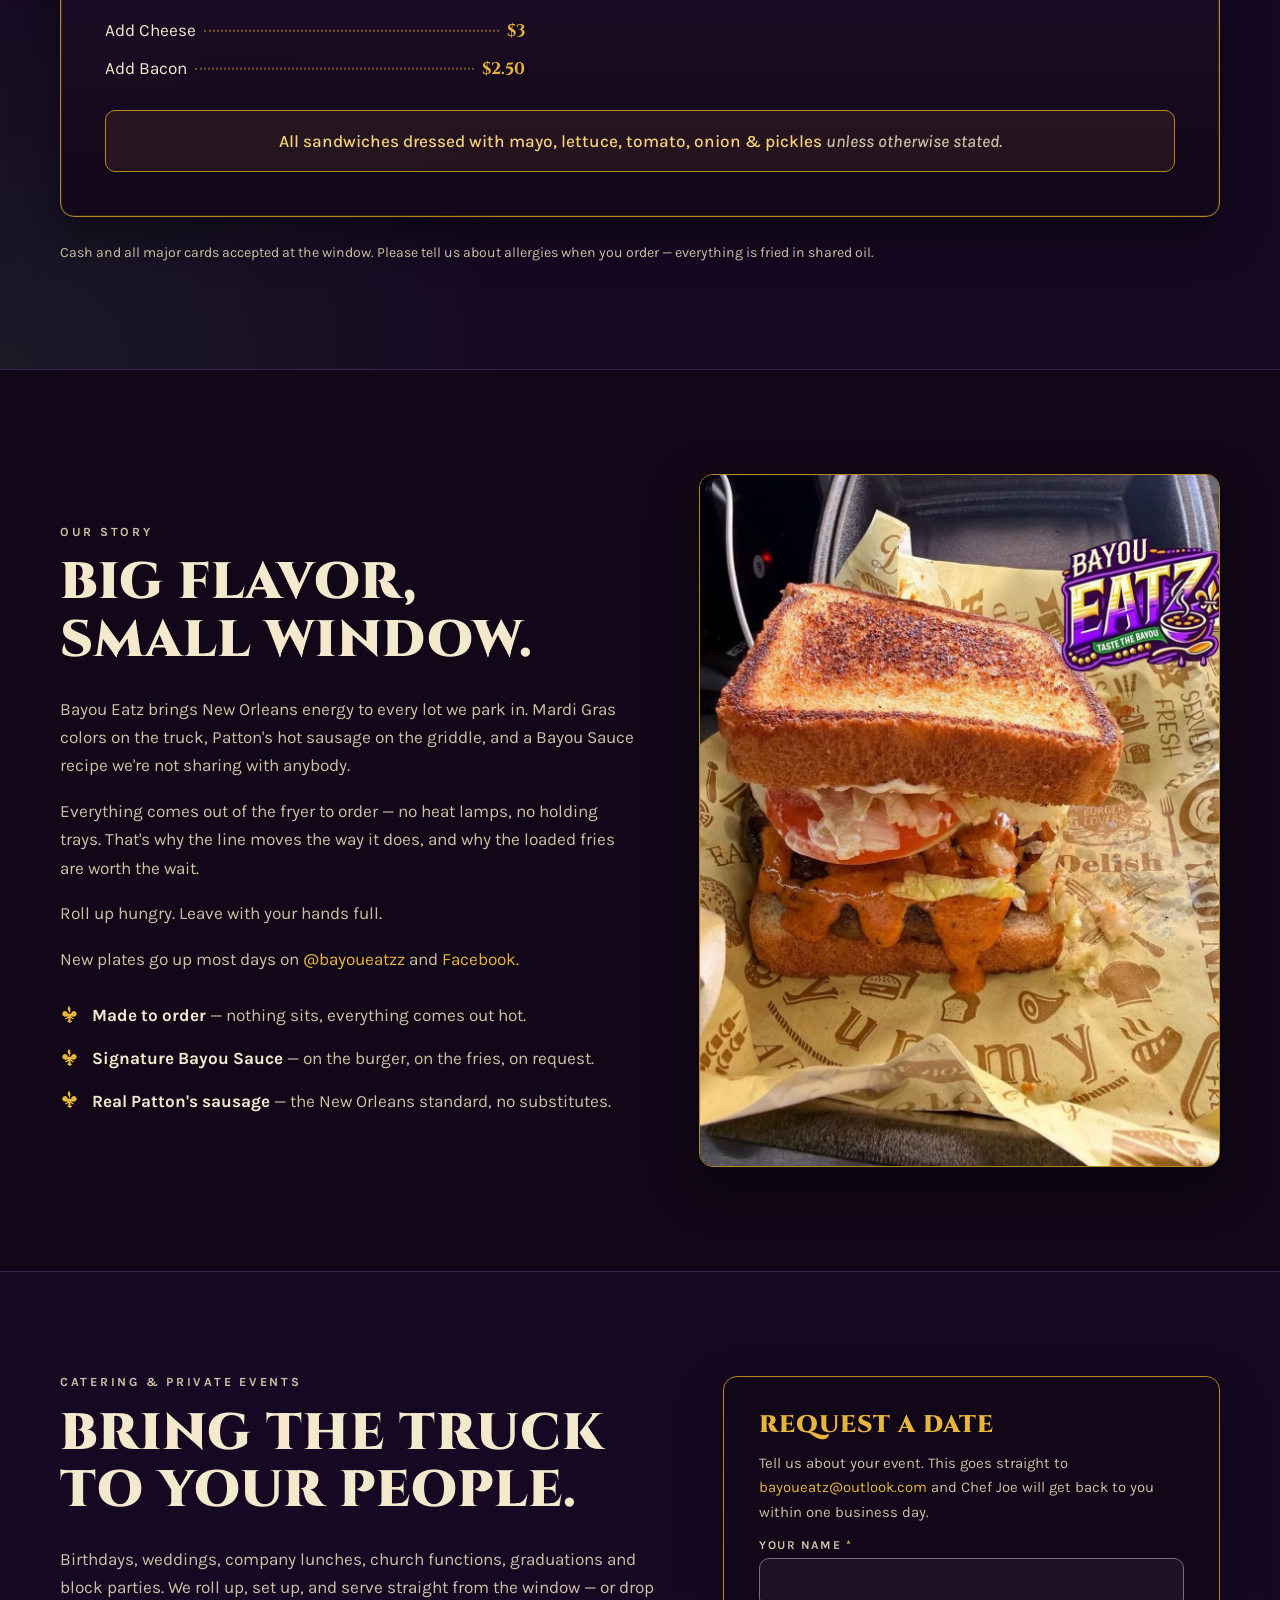
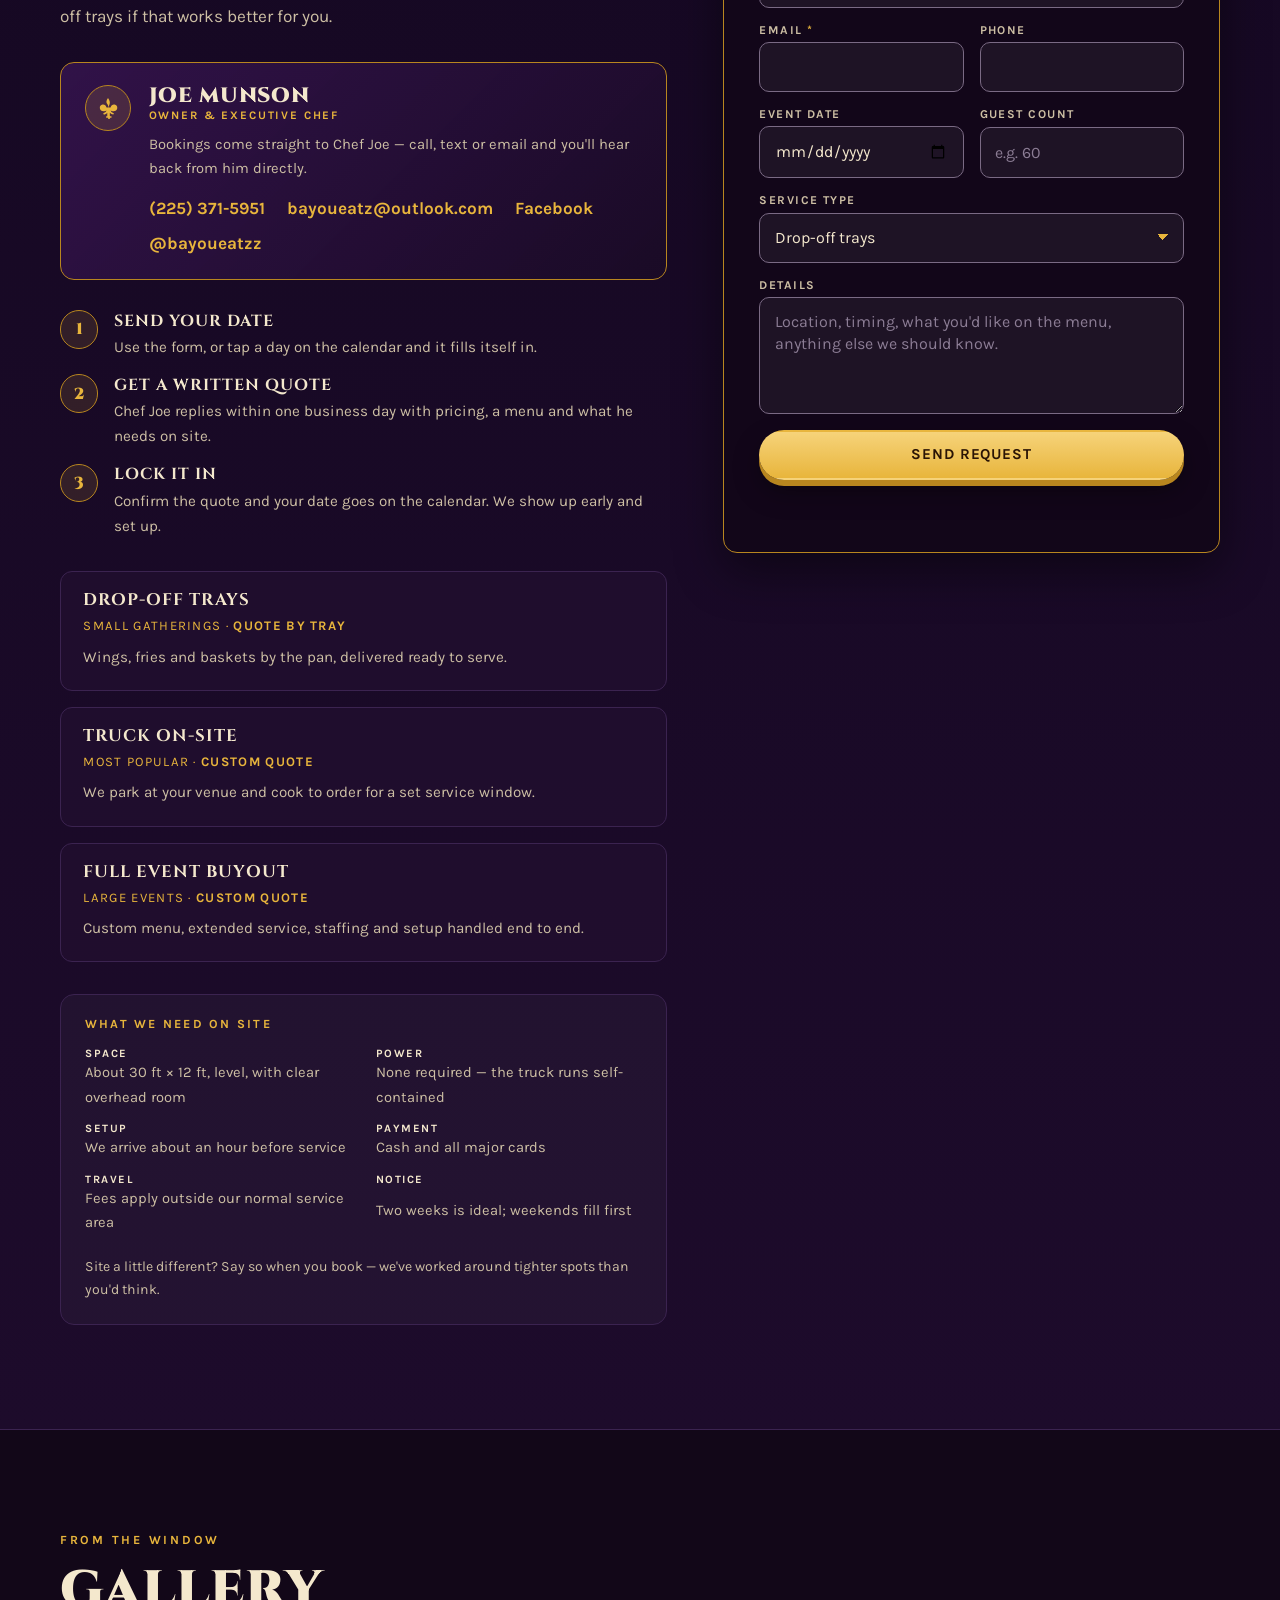
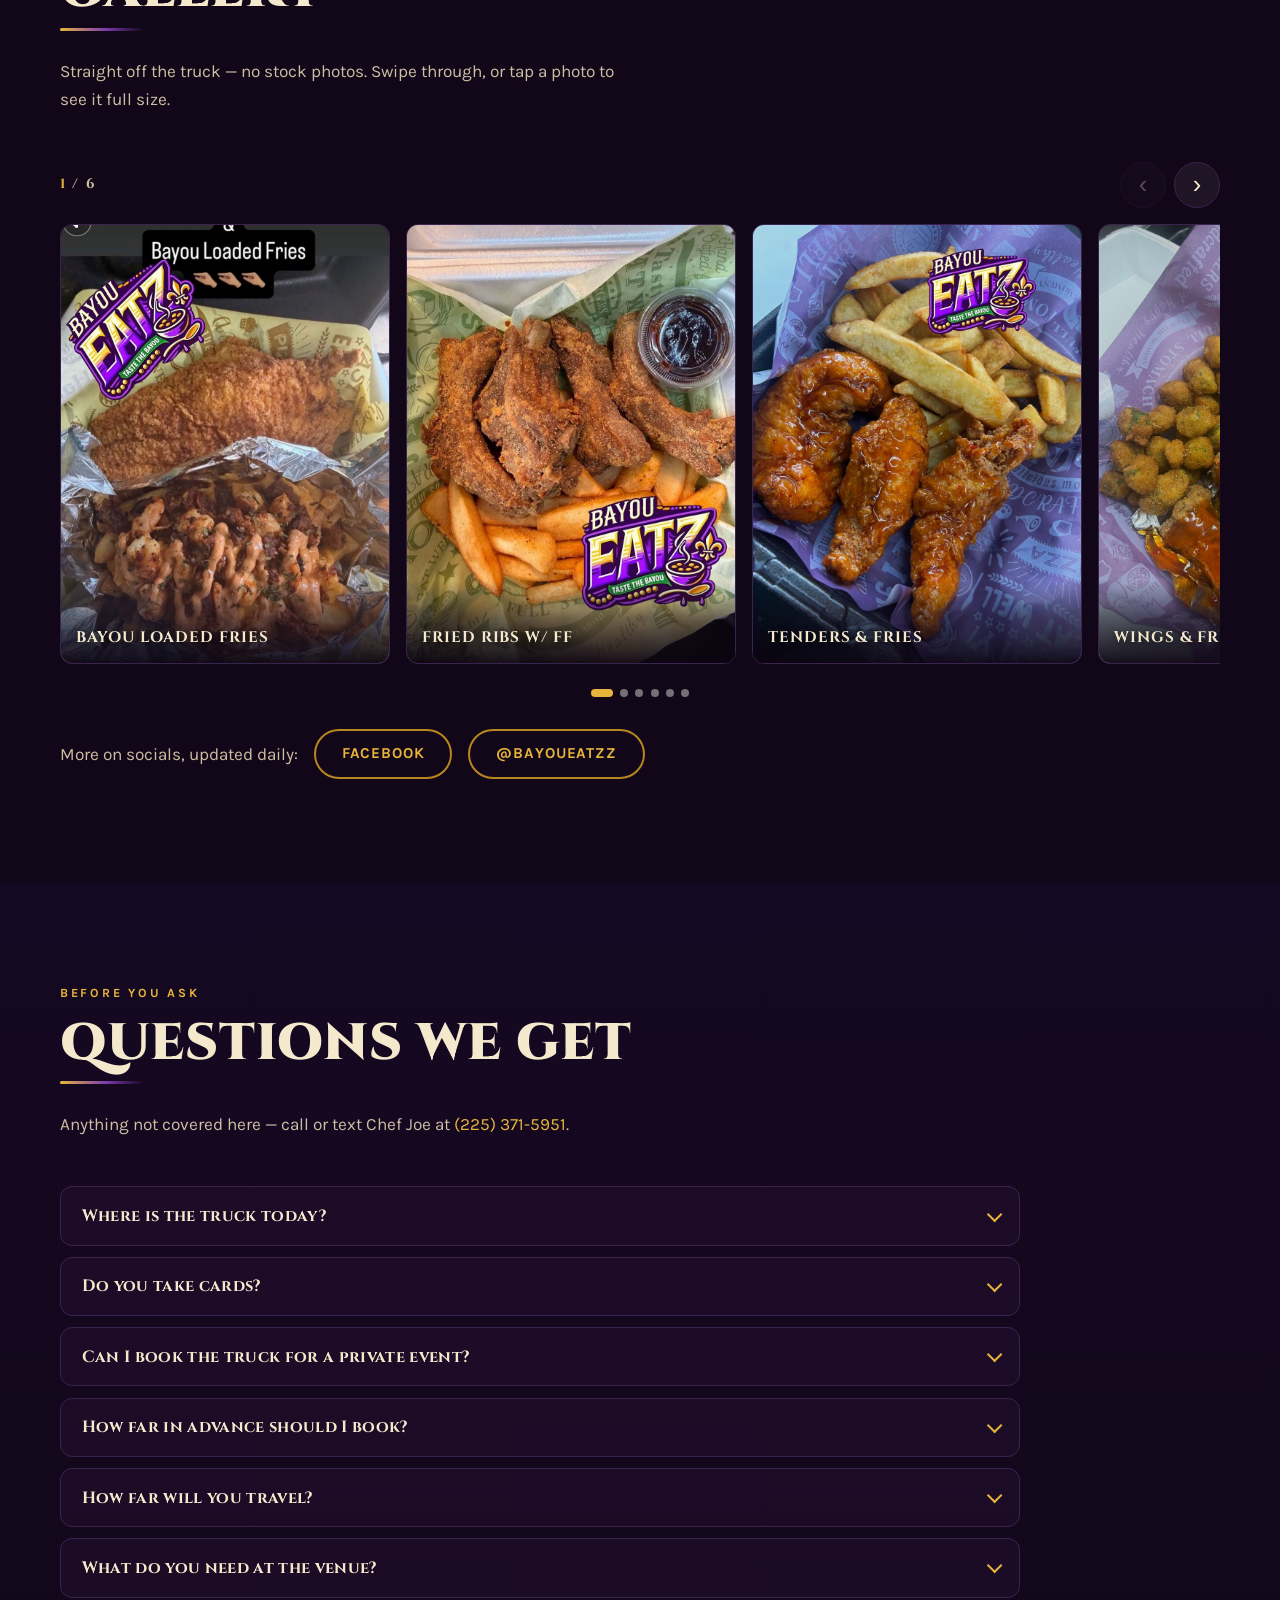
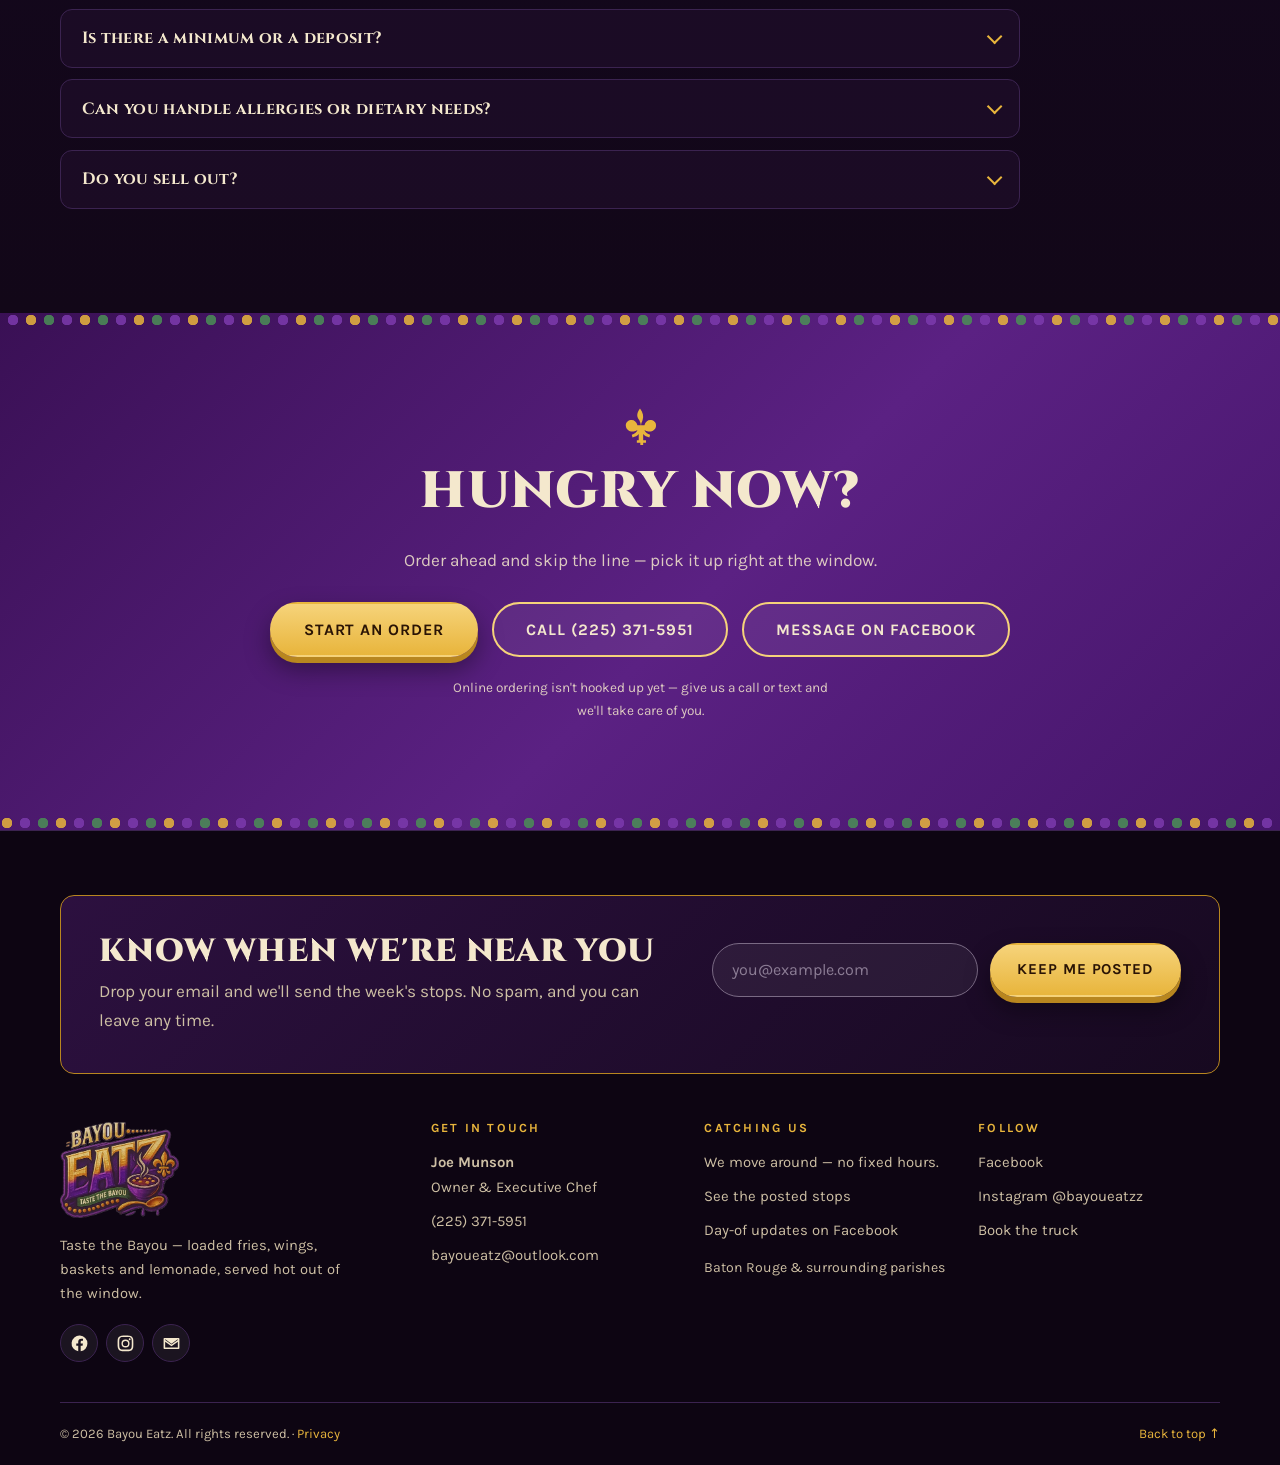
==== commit d6d24a1c: "Fix what the audit found: hidden controls, leaked list, brute-forceable passcode An independent revi" ====
--- a/index.html
+++ b/index.html
@@ -6,7 +6,7 @@
 
 <!-- ══ EDIT: SEO ══════════════════════════════════════════════════════ -->
 <title>Bayou Eatz — Taste the Bayou</title>
-<meta name="description" content="Bayou Eatz food truck — Bayou Loaded Fries, wings, shrimp & fish baskets, fried ribs and flavored lemonades. See where the truck is parked, check the booking calendar, or book Chef Joe Munson for your event.">
+<meta name="description" content="Bayou Eatz food truck: loaded fries, wings, shrimp and fish baskets, fried ribs and lemonade. See where the truck is today, or book it for your event.">
 <link rel="canonical" href="https://knight8280-dotcom.github.io/bayou-eatz/">
 <meta name="theme-color" content="#170a22">
 <meta property="og:site_name" content="Bayou Eatz">
@@ -49,6 +49,7 @@
   "priceRange": "$$",
   "paymentAccepted": "Cash, Credit Card, Debit Card",
   "hasMenu": "https://knight8280-dotcom.github.io/bayou-eatz/#menu",
+  "address": { "@type": "PostalAddress", "addressLocality": "Baton Rouge", "addressRegion": "LA", "addressCountry": "US" },
   "areaServed": "Baton Rouge & surrounding parishes",
   "founder": { "@type": "Person", "name": "Joe Munson", "jobTitle": "Owner & Executive Chef" },
   "sameAs": [
@@ -57,8 +58,6 @@
   ]
 }
 </script>
-<script type="application/ld+json" data-schema-faq></script>
-<script type="application/ld+json" data-schema-events></script>
 <script>document.documentElement.className += " js";</script>
 </head>
 <body>
@@ -135,8 +134,9 @@
     </a>
 
     <div class="beads" aria-hidden="true"></div>
-    <div class="hero-strip" aria-hidden="true">
-      <div class="hero-strip-track">
+    <div class="hero-strip">
+      <button class="strip-pause" type="button" data-strip-pause aria-pressed="false" aria-label="Pause the scrolling menu">❚❚</button>
+      <div class="hero-strip-track" aria-hidden="true">
         <span>Bayou Loaded Fries</span><span class="fdl"></span><span>Bayou Blaze Shrimp</span><span class="fdl"></span><span>10pc Wings</span><span class="fdl"></span><span>Fried Ribs</span><span class="fdl"></span><span>Patton's Hot Sausage</span><span class="fdl"></span><span>Flavored Lemonade</span><span class="fdl"></span>
         <span>Bayou Loaded Fries</span><span class="fdl"></span><span>Bayou Blaze Shrimp</span><span class="fdl"></span><span>10pc Wings</span><span class="fdl"></span><span>Fried Ribs</span><span class="fdl"></span><span>Patton's Hot Sausage</span><span class="fdl"></span><span>Flavored Lemonade</span><span class="fdl"></span>
       </div>
@@ -314,7 +314,7 @@
               <p class="menu-item-head"><span class="dish">Fried Ribs <span class="qual">w/FF</span></span><span class="dots" aria-hidden="true"></span><span class="price">$18</span></p>
             </li>
             <li class="menu-item">
-              <p class="menu-item-head"><span class="dish">Bayou Blaze Shrimp <span class="qual">w/FF</span> <span class="heat" title="Sweet &amp; spicy">🌶</span></span><span class="dots" aria-hidden="true"></span><span class="price">$18</span></p>
+              <p class="menu-item-head"><span class="dish">Bayou Blaze Shrimp <span class="qual">w/FF</span> <span class="heat"><span aria-hidden="true">🌶</span> Sweet &amp; spicy</span></span><span class="dots" aria-hidden="true"></span><span class="price">$18</span></p>
               <p class="desc">Golden fried shrimp tossed in our house sweet &amp; spicy sauce.</p>
             </li>
             <li class="menu-item">
@@ -346,8 +346,8 @@
             <ul class="flavor-list">
               <li>Lemon Pepper</li>
               <li>BBQ</li>
-              <li>Mango Habanero <span class="heat" title="Hot">🌶</span></li>
-              <li>Buffalo <span class="heat" title="Medium">🌶</span></li>
+              <li>Mango Habanero <span class="heat"><span aria-hidden="true">🌶</span> Hot</span></li>
+              <li>Buffalo <span class="heat"><span aria-hidden="true">🌶</span> Medium</span></li>
               <li>Garlic Parmesan</li>
               <li>Hot Honey</li>
             </ul>
@@ -541,7 +541,7 @@
           <div class="field-row">
             <div class="field">
               <label for="q-date">Event date</label>
-              <input id="q-date" name="date" type="date">
+              <input id="q-date" name="date" type="date" data-min-today>
             </div>
             <div class="field">
               <label for="q-guests">Guest count</label>
@@ -591,27 +591,27 @@
 
       <div class="gallery-rail" data-rail tabindex="0" role="region" aria-label="Food photos, scrollable">
         <figure class="gallery-item">
-          <img data-lightbox src="assets/img/bayou-loaded-fries.jpg" alt="Bayou Loaded Fries topped with shrimp, hot sausage, bacon and Bayou Sauce, served with fried fish" loading="lazy" width="1050" height="1400">
+          <button class="gallery-open" type="button" aria-label="View larger: Bayou Loaded Fries"><img data-lightbox src="assets/img/bayou-loaded-fries.jpg" alt="Bayou Loaded Fries topped with shrimp, hot sausage, bacon and Bayou Sauce, served with fried fish" loading="lazy" width="1050" height="1400"></button>
           <figcaption>Bayou Loaded Fries</figcaption>
         </figure>
         <figure class="gallery-item">
-          <img data-lightbox src="assets/img/fried-ribs.jpg" alt="Fried ribs over seasoned fries with a side of dipping sauce" loading="lazy" width="900" height="1200">
+          <button class="gallery-open" type="button" aria-label="View larger: Fried Ribs w/ FF"><img data-lightbox src="assets/img/fried-ribs.jpg" alt="Fried ribs over seasoned fries with a side of dipping sauce" loading="lazy" width="900" height="1200"></button>
           <figcaption>Fried Ribs w/ FF</figcaption>
         </figure>
         <figure class="gallery-item">
-          <img data-lightbox src="assets/img/chicken-tenders.jpg" alt="Sauced chicken tenders with a basket of steak fries" loading="lazy" width="900" height="1200">
+          <button class="gallery-open" type="button" aria-label="View larger: Tenders &amp; Fries"><img data-lightbox src="assets/img/chicken-tenders.jpg" alt="Sauced chicken tenders with a basket of steak fries" loading="lazy" width="900" height="1200"></button>
           <figcaption>Tenders &amp; Fries</figcaption>
         </figure>
         <figure class="gallery-item">
-          <img data-lightbox src="assets/img/wings-fried-okra.jpg" alt="Wings tossed in sauce with sliced jalapeños alongside fried okra" loading="lazy" width="900" height="1200">
+          <button class="gallery-open" type="button" aria-label="View larger: Wings &amp; Fried Okra"><img data-lightbox src="assets/img/wings-fried-okra.jpg" alt="Wings tossed in sauce with sliced jalapeños alongside fried okra" loading="lazy" width="900" height="1200"></button>
           <figcaption>Wings &amp; Fried Okra</figcaption>
         </figure>
         <figure class="gallery-item">
-          <img data-lightbox src="assets/img/fish-plate.jpg" alt="Fried fish with garlic bread and spaghetti in meat sauce" loading="lazy" width="1050" height="1400">
+          <button class="gallery-open" type="button" aria-label="View larger: Fish Plate"><img data-lightbox src="assets/img/fish-plate.jpg" alt="Fried fish with garlic bread and spaghetti in meat sauce" loading="lazy" width="1050" height="1400"></button>
           <figcaption>Fish Plate</figcaption>
         </figure>
         <figure class="gallery-item">
-          <img data-lightbox src="assets/img/wings-shrimp-fries.jpg" alt="BBQ wings, sauced shrimp and loaded fries laid out in foil" loading="lazy" width="900" height="1200">
+          <button class="gallery-open" type="button" aria-label="View larger: The Full Spread"><img data-lightbox src="assets/img/wings-shrimp-fries.jpg" alt="BBQ wings, sauced shrimp and loaded fries laid out in foil" loading="lazy" width="900" height="1200"></button>
           <figcaption>The Full Spread</figcaption>
         </figure>
       </div>
--- a/assets/css/styles.css
+++ b/assets/css/styles.css
@@ -29,6 +29,7 @@
   --text:         var(--cream);
   --text-dim:     var(--cream-dim);
   --rule:         #3b2350;
+  --field-edge:   #7a6a84;   /* form boundaries: ≥3:1 against the dark cards */
 
   /* Type */
   --display: "Alfa Slab One", Georgia, serif;
@@ -52,7 +53,7 @@
 
 /* ── Reset ───────────────────────────────────────────────────────── */
 *, *::before, *::after { box-sizing: border-box; }
-html { scroll-behavior: smooth; -webkit-text-size-adjust: 100%; }
+html { scroll-behavior: smooth; -webkit-text-size-adjust: 100%; scroll-padding-top: 5.2rem; }
 body {
   margin: 0;
   background: var(--bg);
@@ -61,6 +62,11 @@
   overflow-x: hidden;
 }
 img { max-width: 100%; height: auto; display: block; }
+
+/* The hidden attribute has to beat every per-class display rule, or a
+   .btn[hidden] renders anyway. The one deliberate exception is the no-JS
+   menu, which re-shows its panels further down. */
+[hidden] { display: none !important; }
 
 /* Page-wide grain. Sits above the backgrounds, below everything clickable. */
 body::after {
@@ -353,6 +359,7 @@
 .hero-facts dd { margin: 0; font-weight: 500; color: var(--cream); }
 
 .hero-strip {
+  position: relative;
   border-block: 1px solid var(--rule);
   background: linear-gradient(90deg, var(--purple-dk), #2a0f3d);
   overflow: hidden;
@@ -370,11 +377,25 @@
 }
 .hero-strip-track .fdl { color: var(--green-lt); }
 @keyframes marquee { to { transform: translateX(-50%); } }
+.hero-strip:hover .hero-strip-track,
+.hero-strip:focus-within .hero-strip-track,
+.hero-strip.is-paused .hero-strip-track { animation-play-state: paused; }
+.strip-pause {
+  /* the animated track forms its own stacking layer and paints after this
+     button in DOM order — without a z-index the track sits on top of it */
+  position: absolute; z-index: 2; right: .6rem; top: 50%; transform: translateY(-50%);
+  width: 34px; height: 34px; border-radius: 50%;
+  display: grid; place-items: center;
+  font-size: .8rem; line-height: 1; cursor: pointer;
+  color: var(--cream); background: rgb(18 7 24 / .75);
+  border: 1px solid var(--rule);
+}
+.strip-pause:hover { border-color: var(--gold); color: var(--gold); }
 
 /* ── Sections ────────────────────────────────────────────────────── */
 .section { padding: clamp(3.5rem, 9vw, 6.5rem) 0; position: relative; }
 .section-head { max-width: 62ch; margin-bottom: clamp(2rem, 5vw, 3rem); }
-.section h2 {
+.section h2, .section h1.h2 {
   font-family: var(--heading);
   font-weight: 900;
   font-size: clamp(2rem, 1.5rem + 2.4vw, 3.2rem);
@@ -383,7 +404,7 @@
   color: var(--cream);
   position: relative;
 }
-.section-head h2::after {
+.section-head h2::after, .section-head h1.h2::after {
   content: ""; display: block; width: 84px; height: 3px;
   margin-top: .55rem; border-radius: 2px;
   background: linear-gradient(90deg, var(--gold), var(--purple-lt) 55%, transparent);
@@ -445,7 +466,6 @@
   background: linear-gradient(180deg, var(--ink), #170a22);
   border-bottom: 1px solid var(--rule);
 }
-.section-feed[hidden] { display: none; }
 .feed { display: grid; gap: 1rem; max-width: 62rem; }
 .post {
   position: relative;
@@ -481,10 +501,11 @@
   margin: 0; font: 700 .88rem/1.4 var(--body); color: var(--gold-lt);
 }
 .post-link {
-  display: inline-block; margin-top: .7rem;
-  font: 700 .74rem/1 var(--body); letter-spacing: .1em;
+  display: inline-block; margin-top: .5rem;
+  font: 700 .76rem/1 var(--body); letter-spacing: .1em;
   text-transform: uppercase; color: var(--gold);
-  border-bottom: 1px solid transparent; padding-bottom: 2px;
+  padding: .55rem .2rem;
+  border-bottom: 1px solid transparent;
 }
 .post-link:hover { border-bottom-color: var(--gold); }
 
@@ -500,7 +521,6 @@
     rgb(27 11 38 / .8);
   box-shadow: var(--shadow);
 }
-.next-stop[hidden] { display: none; }
 .next-stop-label {
   margin: 0; font: 700 .72rem/1 var(--body);
   letter-spacing: .2em; text-transform: uppercase; color: var(--gold);
@@ -527,7 +547,6 @@
   content: ""; width: 7px; height: 7px; border-radius: 50%;
   background: var(--green-lt); flex: none;
 }
-.live-note[hidden] { display: none; }
 
 /* ── Booking calendar ────────────────────────────────────────────── */
 .section-calendar { background: linear-gradient(180deg, #170a22, var(--ink)); }
@@ -561,8 +580,8 @@
   border: 1px solid var(--rule); border-radius: 10px; cursor: pointer;
   transition: background-color .2s, border-color .2s, color .2s;
 }
-.cal-nav:hover:not(:disabled) { background: var(--purple); border-color: var(--gold); color: var(--gold-lt); }
-.cal-nav:disabled { opacity: .3; cursor: not-allowed; }
+.cal-nav:hover:not(:disabled):not([aria-disabled="true"]) { background: var(--purple); border-color: var(--gold); color: var(--gold-lt); }
+.cal-nav:disabled, .cal-nav[aria-disabled="true"] { opacity: .3; cursor: not-allowed; }
 
 .cal-weekdays, .cal-grid {
   display: grid; grid-template-columns: repeat(7, minmax(0, 1fr)); gap: 4px;
@@ -584,7 +603,9 @@
   transition: border-color .18s, background-color .18s, transform .18s;
 }
 .cal-day.is-outside { opacity: .25; pointer-events: none; }
-.cal-day.is-past { opacity: .45; }
+.cal-day.is-past { background: transparent; border-style: dashed; }
+.cal-day.is-past .cal-num { color: #8c7d95; text-decoration: line-through; }
+.cal-day.is-past .cal-chip { opacity: .6; }
 .cal-day[role="button"]:hover { transform: translateY(-2px); border-color: var(--gold-dk); }
 .cal-num {
   font: 700 .82rem/1 var(--body); color: var(--text-dim);
@@ -711,7 +732,6 @@
   box-shadow: var(--shadow), inset 0 0 0 1px rgb(232 181 60 / .12);
   padding: clamp(1.4rem, 4vw, 2.75rem);
 }
-.menu-panel[hidden] { display: none; }
 
 /* Without JS the tabs can't switch, so drop them and show every category
    stacked, each under its own heading. With JS the headings are redundant
@@ -722,7 +742,7 @@
 }
 html.js .panel-title { display: none; }
 html:not(.js) .menu-tabs { display: none; }
-html:not(.js) .menu-panel[hidden] { display: block; }
+html:not(.js) .menu-panel[hidden] { display: block !important; }
 html:not(.js) .menu-panel + .menu-panel {
   margin-top: 2.5rem; padding-top: 2.5rem; border-top: 1px solid var(--rule);
 }
@@ -865,7 +885,7 @@
   font: 400 1rem/1.4 var(--body);
   color: var(--cream);
   background: rgb(255 255 255 / .05);
-  border: 1px solid var(--rule); border-radius: 10px;
+  border: 1px solid var(--field-edge); border-radius: 10px;
   padding: .8rem .9rem; width: 100%;
   transition: border-color .18s, background-color .18s;
 }
@@ -948,10 +968,20 @@
   content: ""; flex: 1 1 auto; height: 1px;
   background: linear-gradient(90deg, var(--rule), transparent);
 }
-.heat { font-size: .85em; filter: saturate(1.3); }
+.heat {
+  display: inline-flex; align-items: center; gap: .25rem;
+  font: 700 .62rem/1 var(--body); letter-spacing: .1em; text-transform: uppercase;
+  color: var(--ember-lt); vertical-align: middle;
+}
 
 /* ── Lightbox ────────────────────────────────────────────────────── */
-.gallery-item img[data-lightbox] { cursor: zoom-in; }
+.gallery-open {
+  display: block; width: 100%; height: 100%; padding: 0; margin: 0;
+  border: 0; background: none; cursor: zoom-in; text-align: inherit;
+}
+.gallery-open:focus-visible { outline: 3px solid var(--gold); outline-offset: -3px; }
+.gallery-open img { width: 100%; height: 100%; object-fit: cover; transition: transform .5s ease; }
+.gallery-item:hover .gallery-open img { transform: scale(1.06); }
 .lightbox {
   border: 0; padding: 0; max-width: 100vw; max-height: 100dvh;
   width: 100%; height: 100%;
@@ -1048,7 +1078,6 @@
 
 /* ── Reviews ─────────────────────────────────────────────────────── */
 .section-reviews { background: linear-gradient(180deg, var(--ink), #170a22); }
-.section-reviews[hidden] { display: none; }
 .review-grid {
   display: grid; gap: 1rem;
   grid-template-columns: repeat(auto-fit, minmax(280px, 1fr));
@@ -1124,7 +1153,7 @@
   flex: 1 1 15rem; min-width: 0;
   font: 400 1rem/1.4 var(--body); color: var(--cream);
   background: rgb(255 255 255 / .06);
-  border: 1px solid var(--rule); border-radius: 999px;
+  border: 1px solid var(--field-edge); border-radius: 999px;
   padding: .95rem 1.2rem;
   transition: border-color .18s, background-color .18s;
 }
@@ -1139,9 +1168,11 @@
 /* ── Calendar stop actions ───────────────────────────────────────── */
 .cal-up-actions { display: flex; flex-wrap: wrap; gap: .3rem .9rem; margin-top: .35rem; }
 .cal-up-actions a {
-  font: 700 .72rem/1 var(--body); letter-spacing: .08em;
+  display: inline-block;
+  font: 700 .76rem/1 var(--body); letter-spacing: .08em;
   text-transform: uppercase; color: var(--gold);
-  border-bottom: 1px solid transparent; padding-bottom: 2px;
+  padding: .55rem .2rem; margin: -.3rem 0;       /* 24px+ hit area, same visual weight */
+  border-bottom: 1px solid transparent;
 }
 .cal-up-actions a:hover { border-bottom-color: var(--gold); }
 
@@ -1167,8 +1198,8 @@
   border: 1px solid var(--rule); border-radius: 50%;
   transition: background-color .2s, color .2s, border-color .2s, opacity .2s;
 }
-.rail-btn:hover:not(:disabled) { background: var(--gold); color: #2a1405; border-color: var(--gold); }
-.rail-btn:disabled { opacity: .3; cursor: default; }
+.rail-btn:hover:not(:disabled):not([aria-disabled="true"]) { background: var(--gold); color: #2a1405; border-color: var(--gold); }
+.rail-btn:disabled, .rail-btn[aria-disabled="true"] { opacity: .3; cursor: default; }
 
 .gallery-rail {
   display: flex; gap: 1rem;
@@ -1196,9 +1227,13 @@
 .rail-dot {
   width: 8px; height: 8px; border-radius: 50%; padding: 0;
   border: 0; cursor: pointer;
-  background: rgb(255 255 255 / .18);
+  background: rgb(255 255 255 / .42);
+  /* a 24px hit area around an 8px dot */
+  box-shadow: 0 0 0 8px transparent; background-clip: padding-box;
+  position: relative;
   transition: background-color .25s, width .25s var(--ease);
 }
+.rail-dot::before { content: ""; position: absolute; inset: -8px; }
 .rail-dot.is-active { background: var(--gold); width: 22px; border-radius: 4px; }
 .gallery-item img { width: 100%; height: 100%; object-fit: cover; transition: transform .5s ease; }
 .gallery-item:hover img { transform: scale(1.06); }
@@ -1228,7 +1263,6 @@
 .section-order .btn-ghost { border-color: var(--gold-lt); color: var(--cream); }
 .section-order .btn-ghost:hover { background: var(--gold); color: #2a1405; }
 .order-note { margin-top: 1.25rem; font-size: .85rem; color: rgb(244 232 205 / .7); }
-.order-note[hidden] { display: none; }
 .beads-top { transform: rotate(180deg); }
 
 /* ── Footer ──────────────────────────────────────────────────────── */
@@ -1288,9 +1322,10 @@
     border-top: 1px solid var(--rule);
     padding: .5rem .5rem calc(.5rem + env(safe-area-inset-bottom));
     transform: translateY(120%);
-    transition: transform .3s var(--ease);
+    visibility: hidden;
+    transition: transform .3s var(--ease), visibility 0s .3s;
   }
-  .action-bar.is-visible { transform: none; }
+  .action-bar.is-visible { transform: none; visibility: visible; transition-delay: 0s; }
   .action-bar-btn {
     display: grid; justify-items: center; gap: .25rem;
     padding: .55rem .3rem; border-radius: 10px;
@@ -1308,11 +1343,13 @@
     flex-direction: column; align-items: stretch; gap: 0;
     background: #170a22; border-bottom: 1px solid var(--rule);
     padding: 1rem var(--pad) 1.6rem;
-    transform: translateY(-130%); transition: transform .3s ease;
+    transform: translateY(-130%);
+    visibility: hidden;
+    transition: transform .3s ease, visibility 0s .3s;
     box-shadow: var(--shadow);
     max-height: calc(100dvh - 74px); overflow-y: auto;
   }
-  .site-nav.is-open { transform: none; }
+  .site-nav.is-open { transform: none; visibility: visible; transition-delay: 0s; }
   .site-nav ul { flex-direction: column; align-items: stretch; gap: 0; }
   .site-nav li { border-bottom: 1px solid var(--rule); }
   .site-nav a { display: block; padding: 1rem 0; font-size: .95rem; }
@@ -1337,6 +1374,8 @@
 
 @media (max-width: 620px) {
   .favorites { grid-template-columns: 1fr; }
+  .hero-logo img { width: min(100%, 460px, 64vw); max-height: 30vh; object-fit: contain; }
+  .hero { padding-top: 2rem; }
   .hero-scroll { display: none; }
   .lightbox[open] { grid-template-columns: 1fr; grid-template-rows: 1fr auto; }
   .lightbox-figure { grid-row: 1; }
@@ -1499,7 +1538,7 @@
   flex: 1 1 16rem; min-width: 0;
   font: 400 .95rem/1.4 var(--body); color: var(--cream);
   background: rgb(255 255 255 / .05);
-  border: 1px solid var(--rule); border-radius: 10px; padding: .8rem .9rem;
+  border: 1px solid var(--field-edge); border-radius: 10px; padding: .8rem .9rem;
 }
 .setup-id input:focus { border-color: var(--gold); outline: none; }
 .setup-tip {
@@ -1520,13 +1559,16 @@
   border-color: var(--gold-dk);
   background: linear-gradient(135deg, rgb(91 33 131 / .4), rgb(27 11 38 / .75));
 }
-.out-card-publish[hidden] { display: none; }
+.publish-targets {
+  margin: 0 0 .9rem; font: 700 .72rem/1.4 var(--body);
+  letter-spacing: .1em; text-transform: uppercase; color: var(--gold);
+}
 .publish-row { display: flex; flex-wrap: wrap; gap: .6rem; }
 .publish-row input {
   flex: 1 1 12rem; min-width: 0;
   font: 400 1rem/1.4 var(--body); color: var(--cream);
   background: rgb(255 255 255 / .06);
-  border: 1px solid var(--rule); border-radius: 999px;
+  border: 1px solid var(--field-edge); border-radius: 999px;
   padding: .85rem 1.1rem;
 }
 .publish-row input:focus { border-color: var(--gold); outline: none; }
@@ -1538,7 +1580,7 @@
 .owner-form textarea {
   font: 400 1rem/1.5 var(--body); color: var(--cream);
   background: rgb(255 255 255 / .05);
-  border: 1px solid var(--rule); border-radius: 10px;
+  border: 1px solid var(--field-edge); border-radius: 10px;
   padding: .8rem .9rem; width: 100%; resize: vertical;
 }
 .owner-form textarea:focus { border-color: var(--gold); outline: none; }
